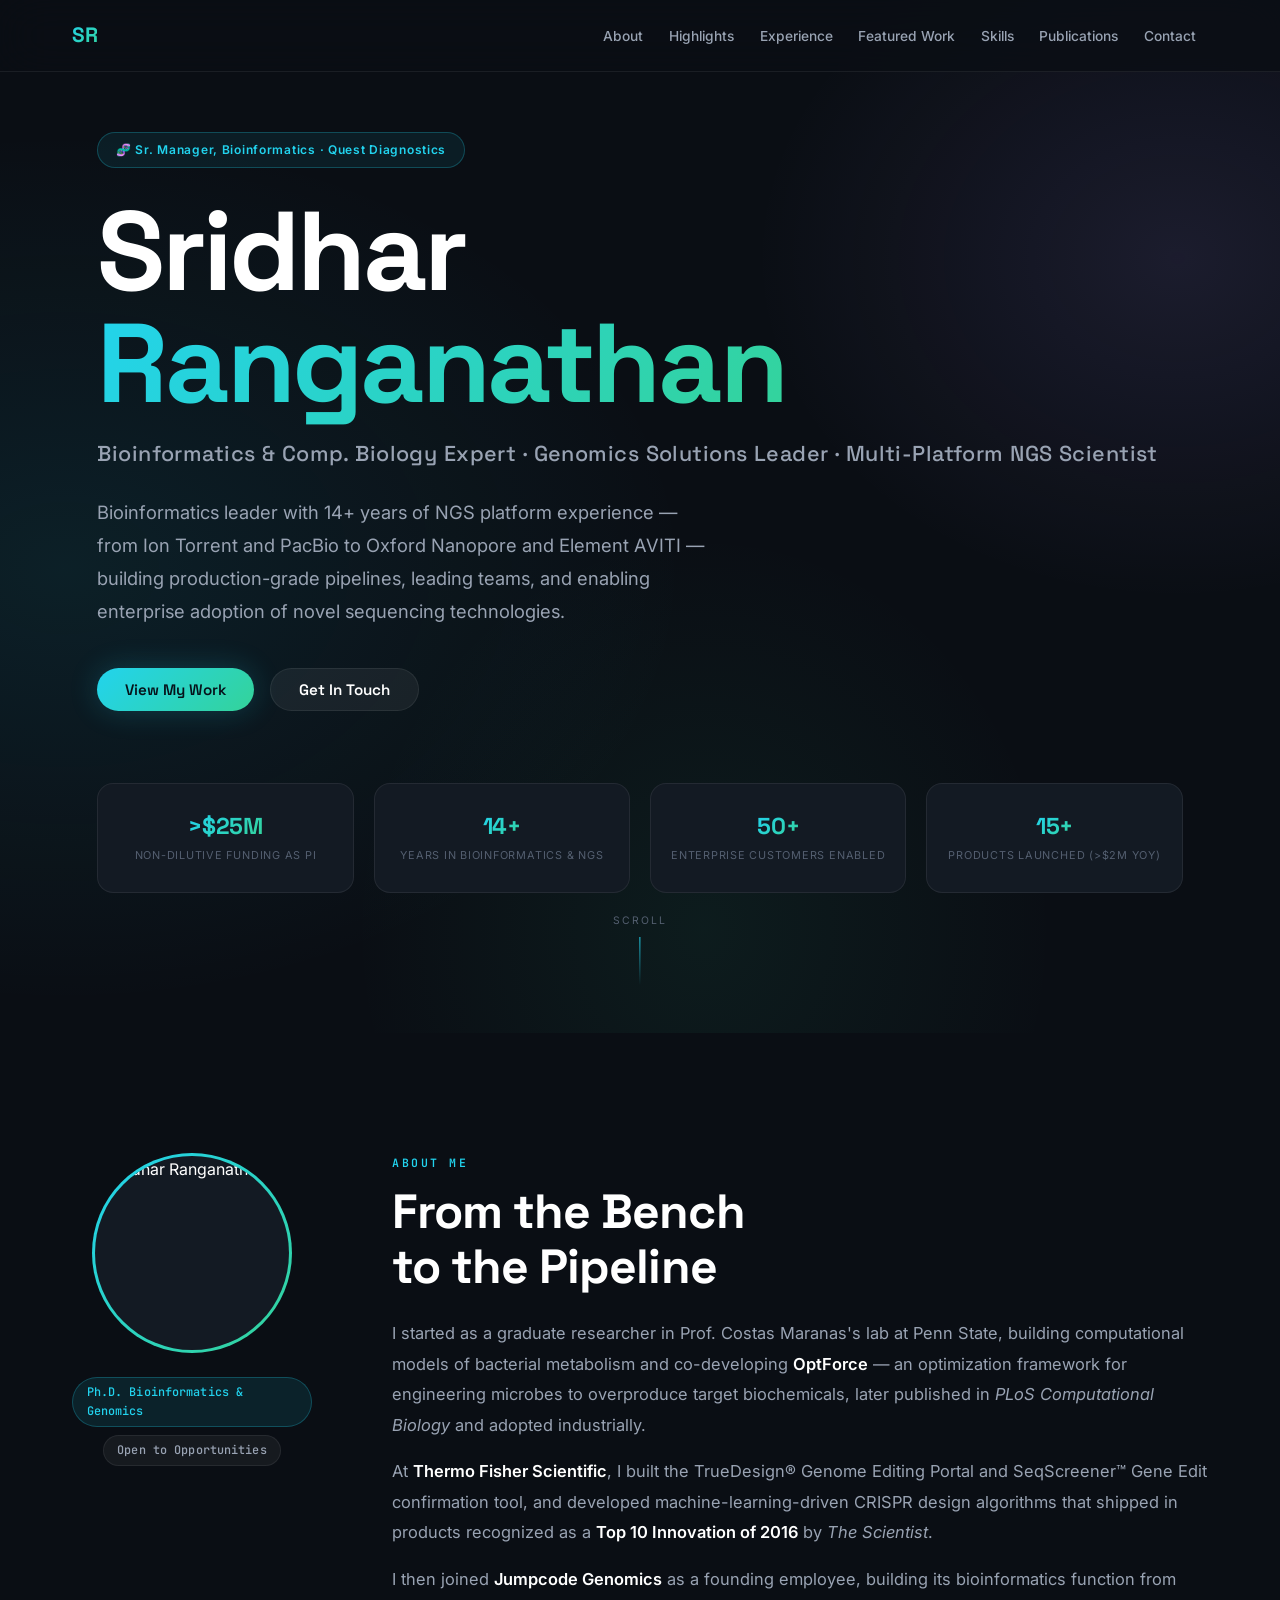
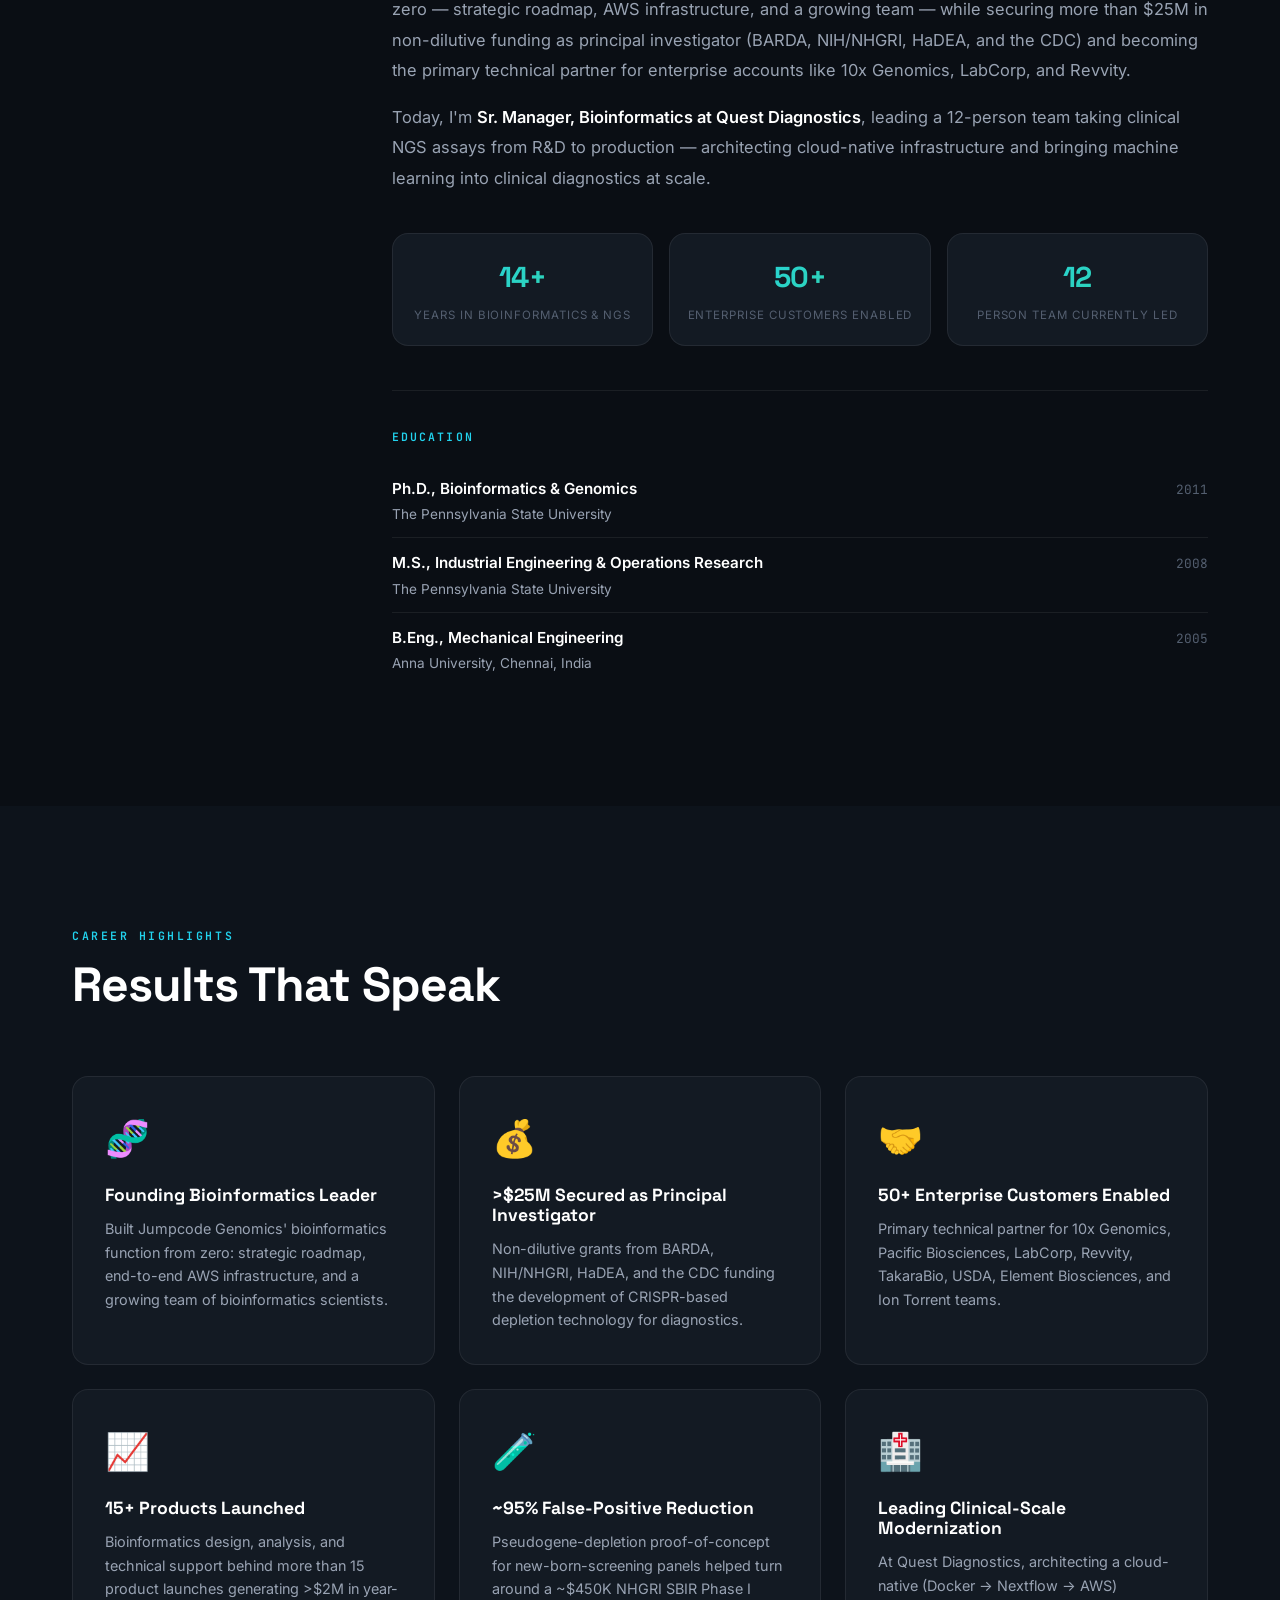
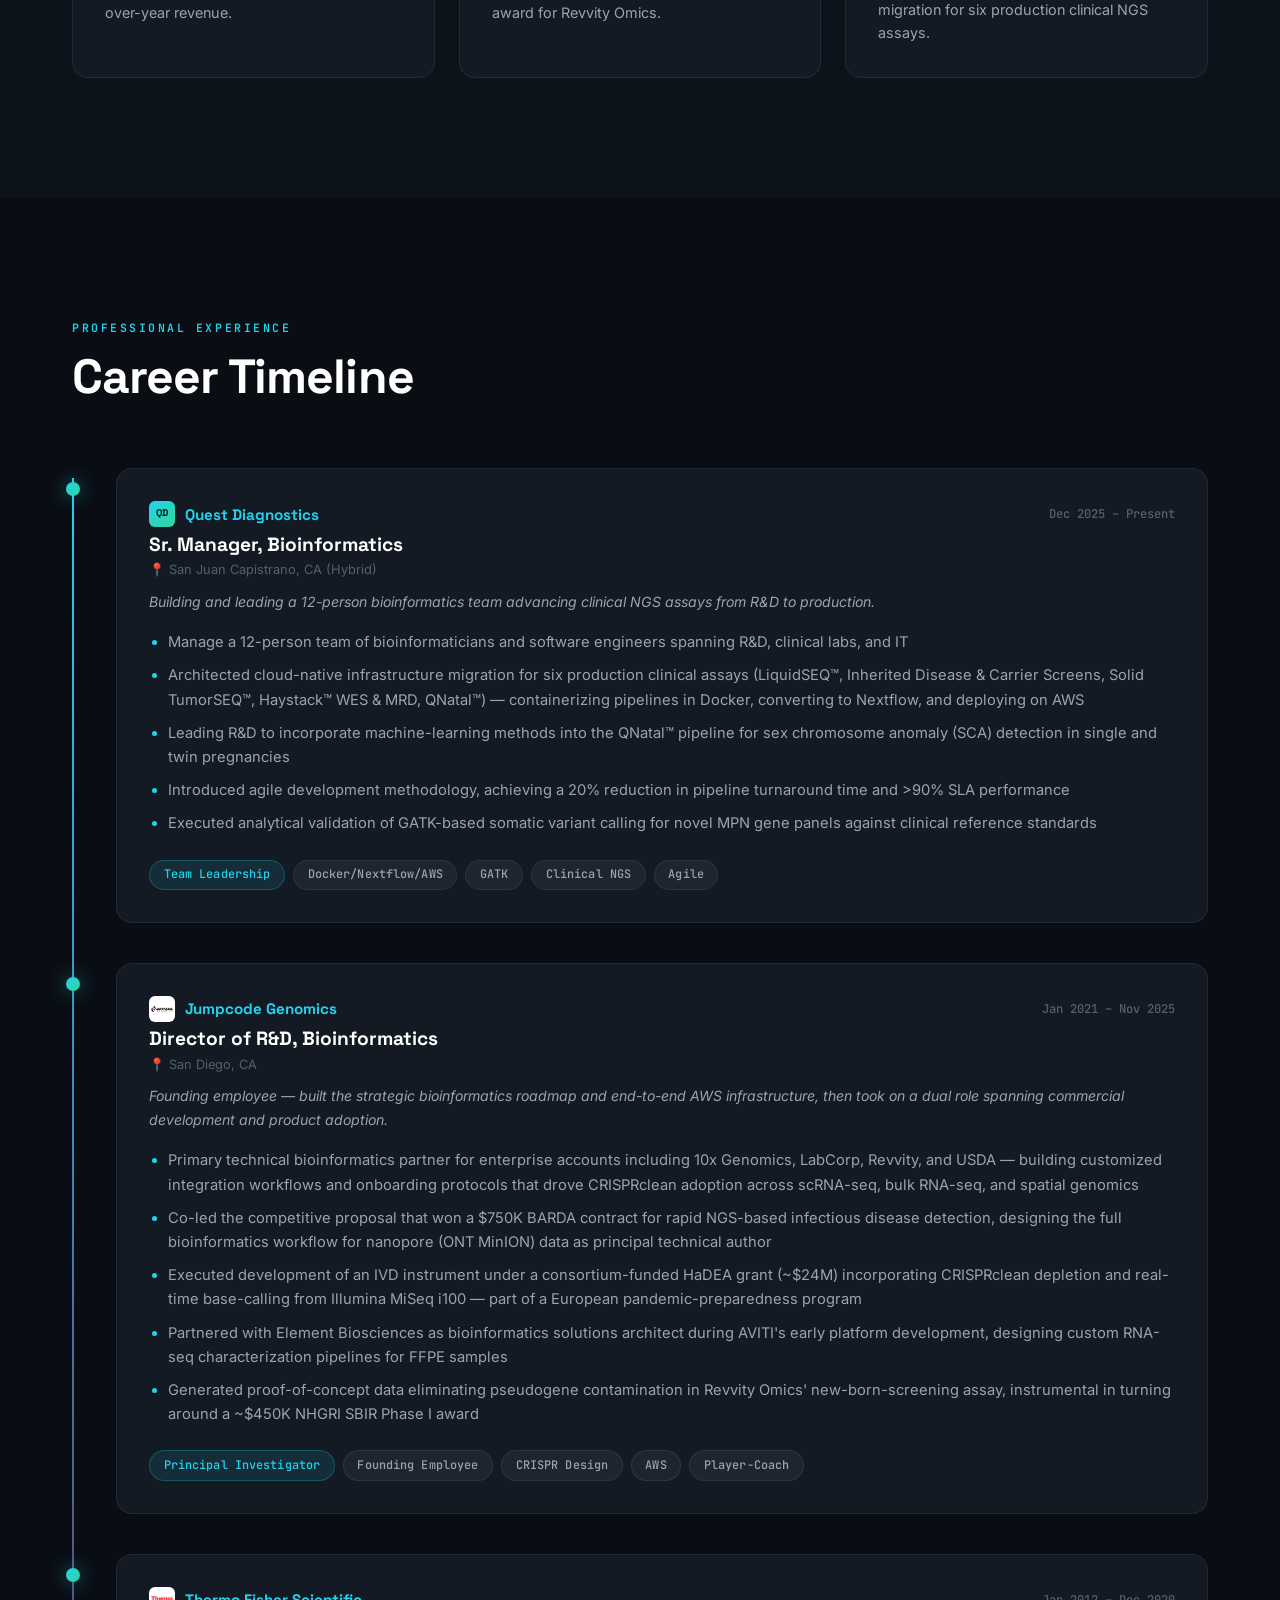
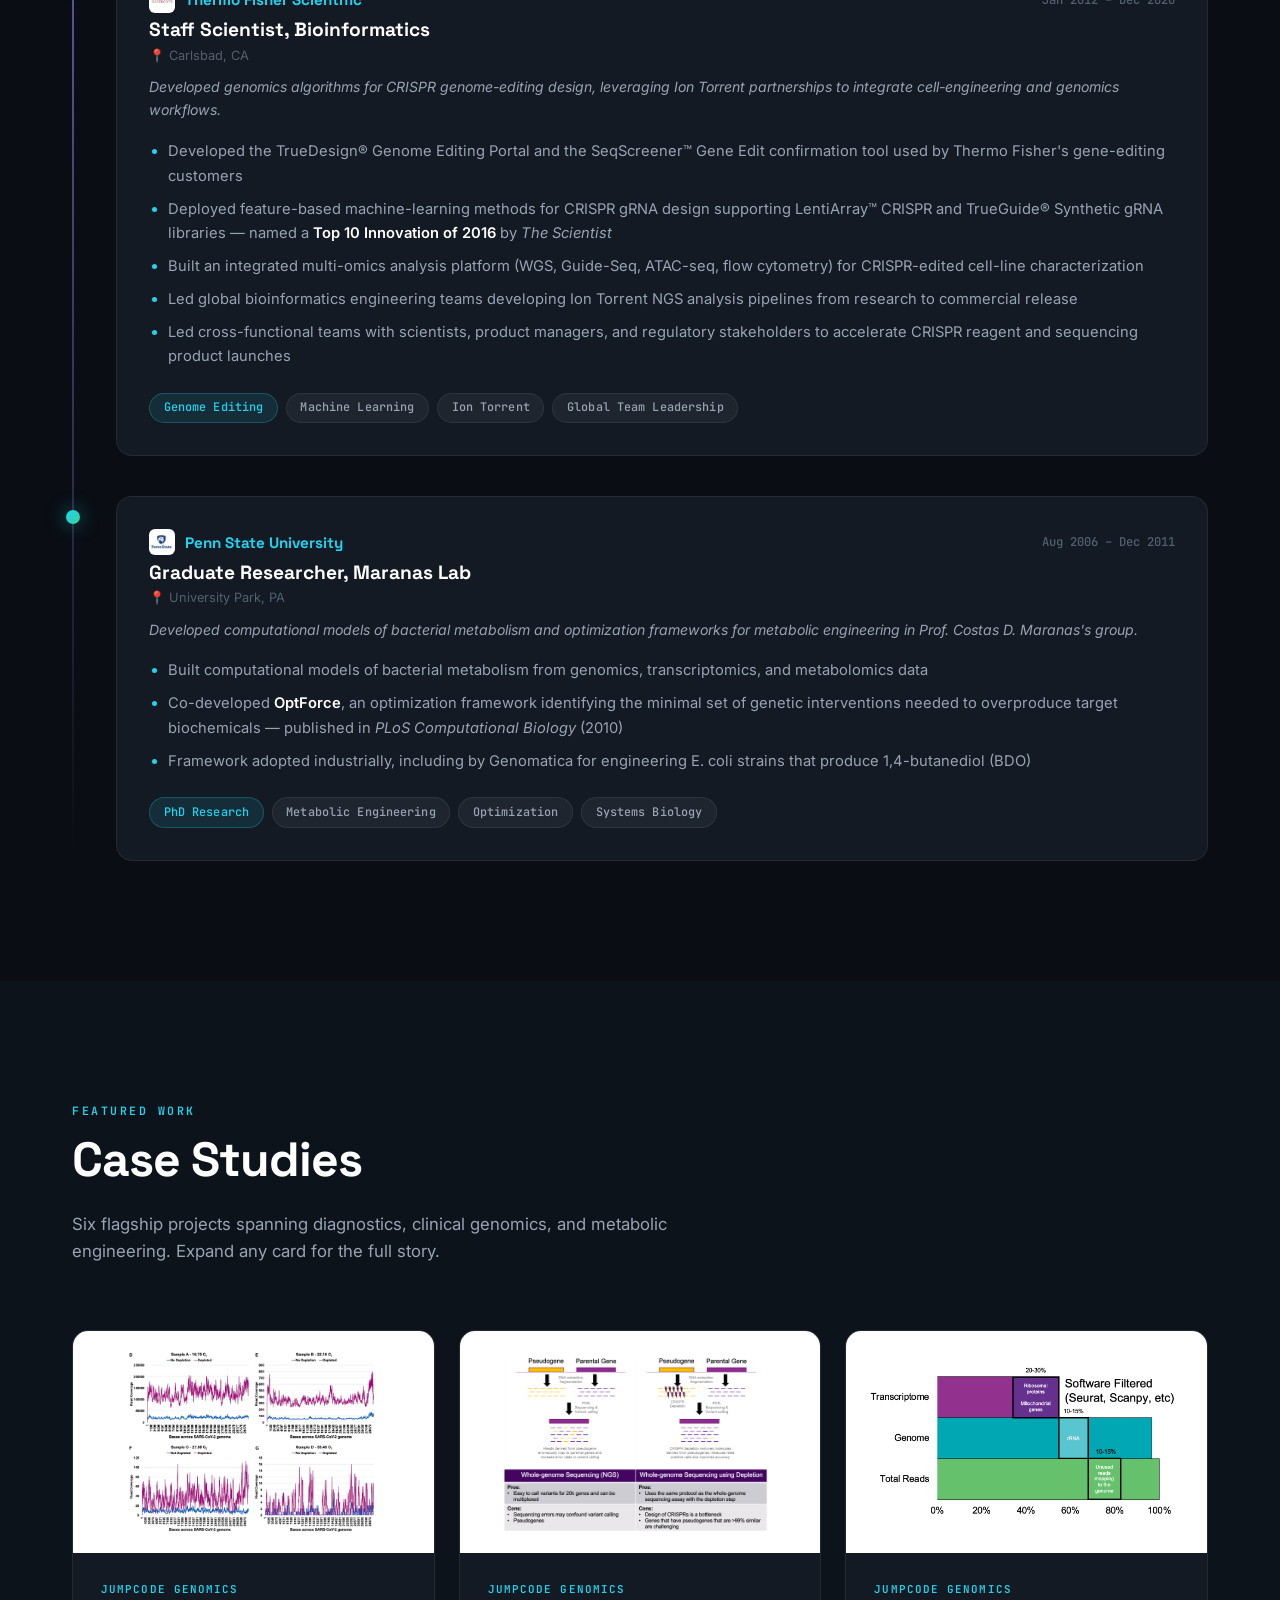
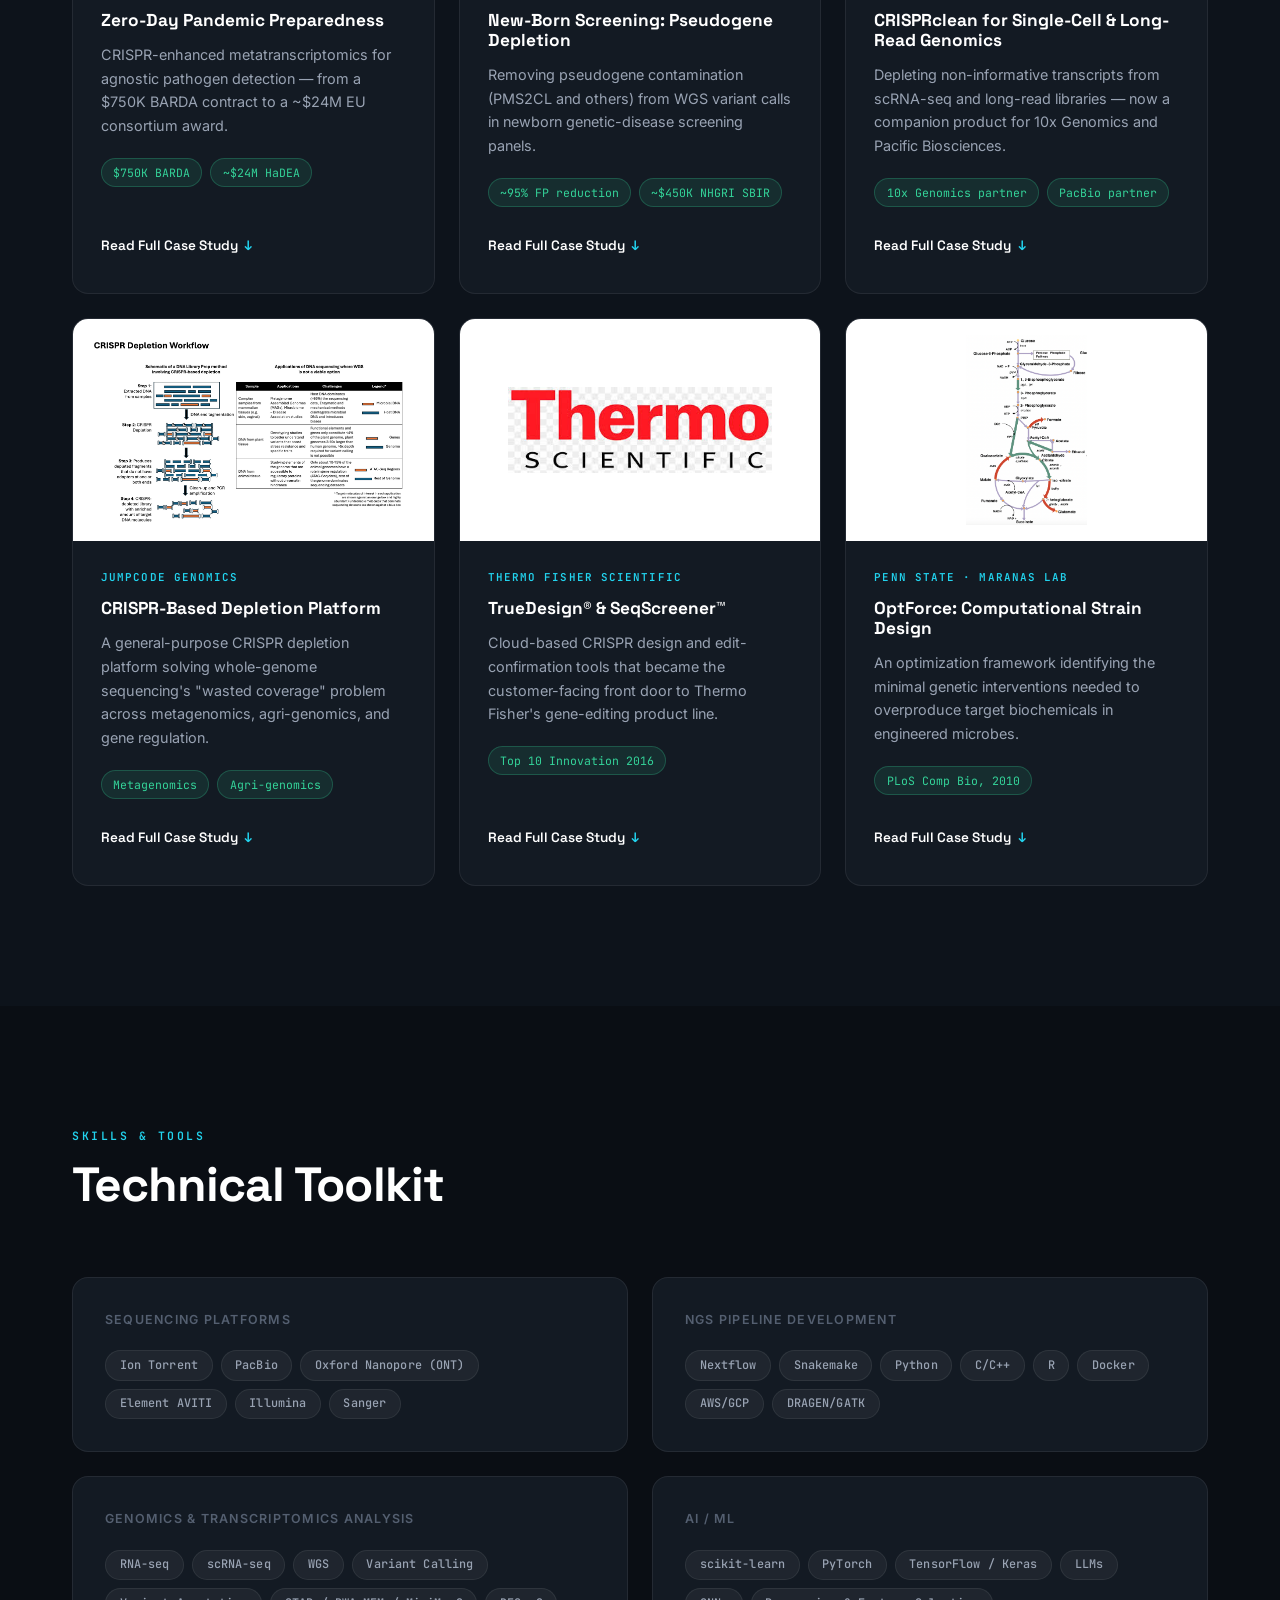
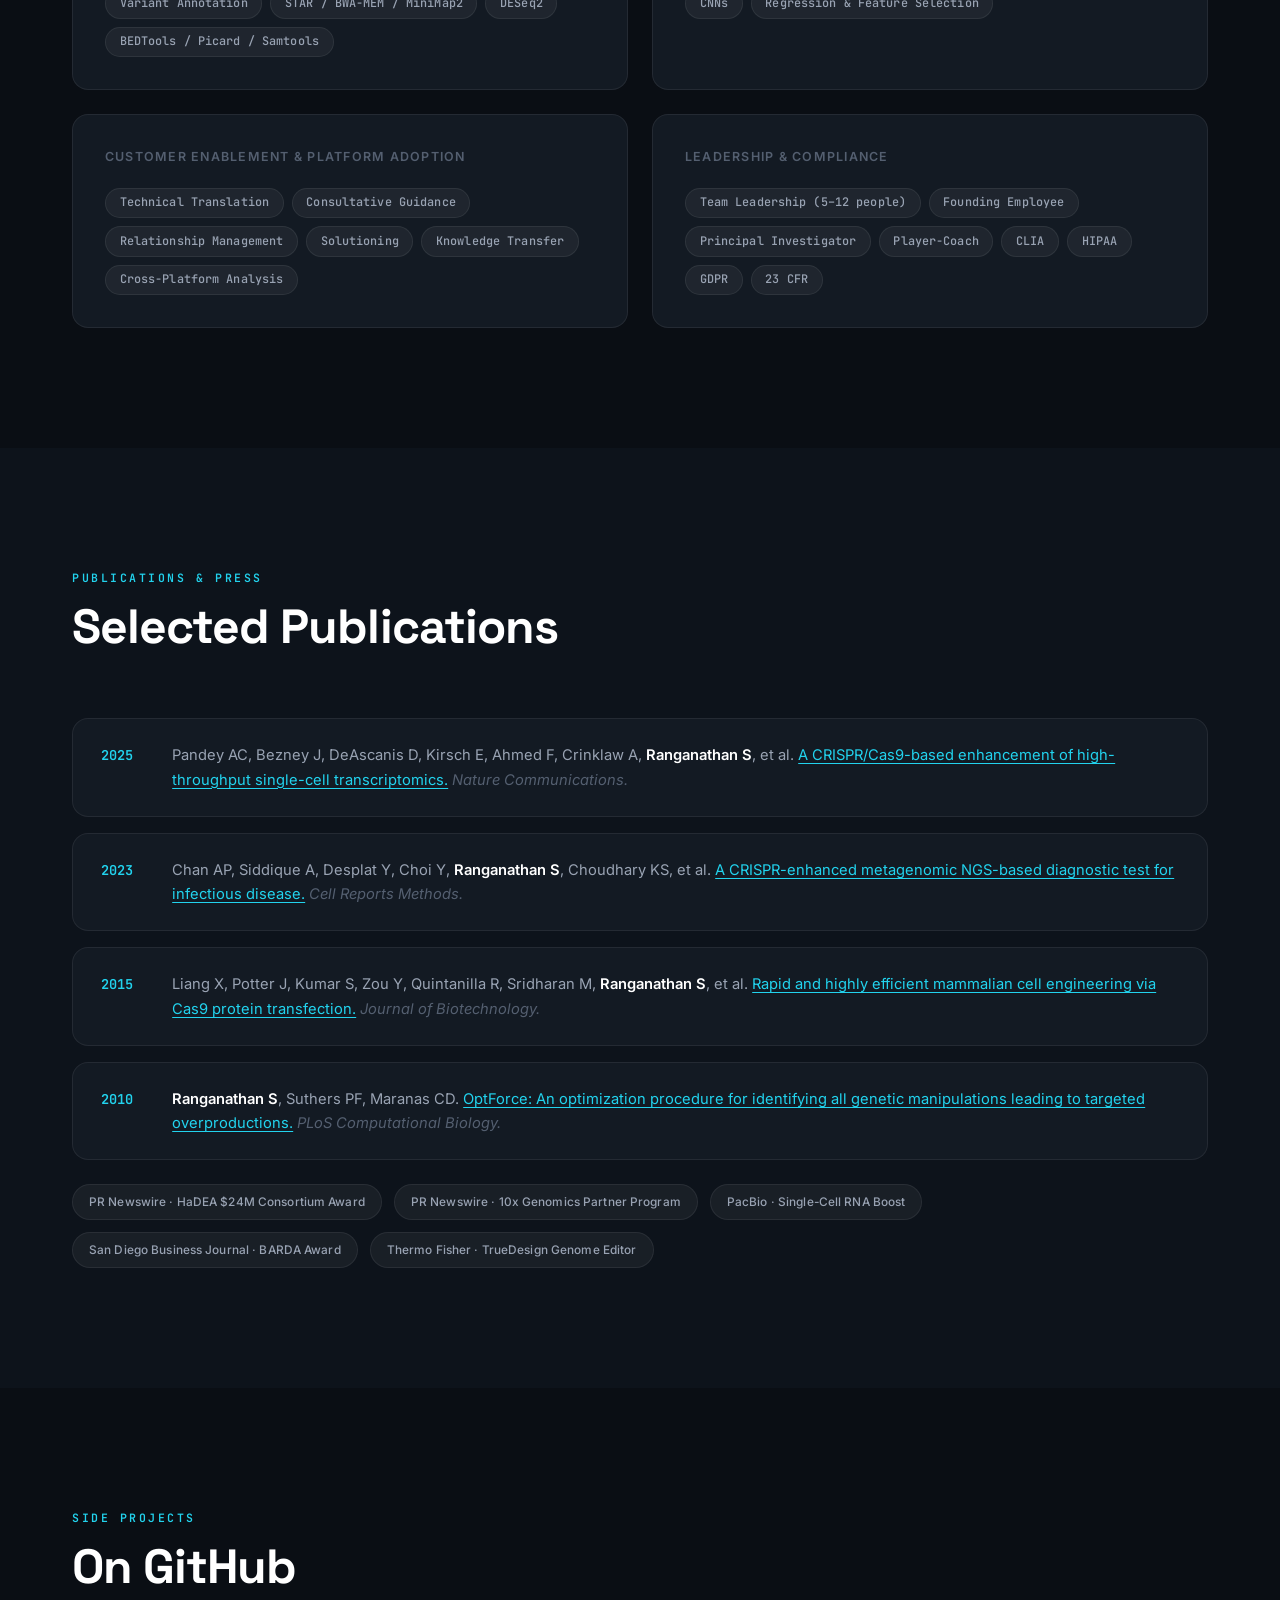
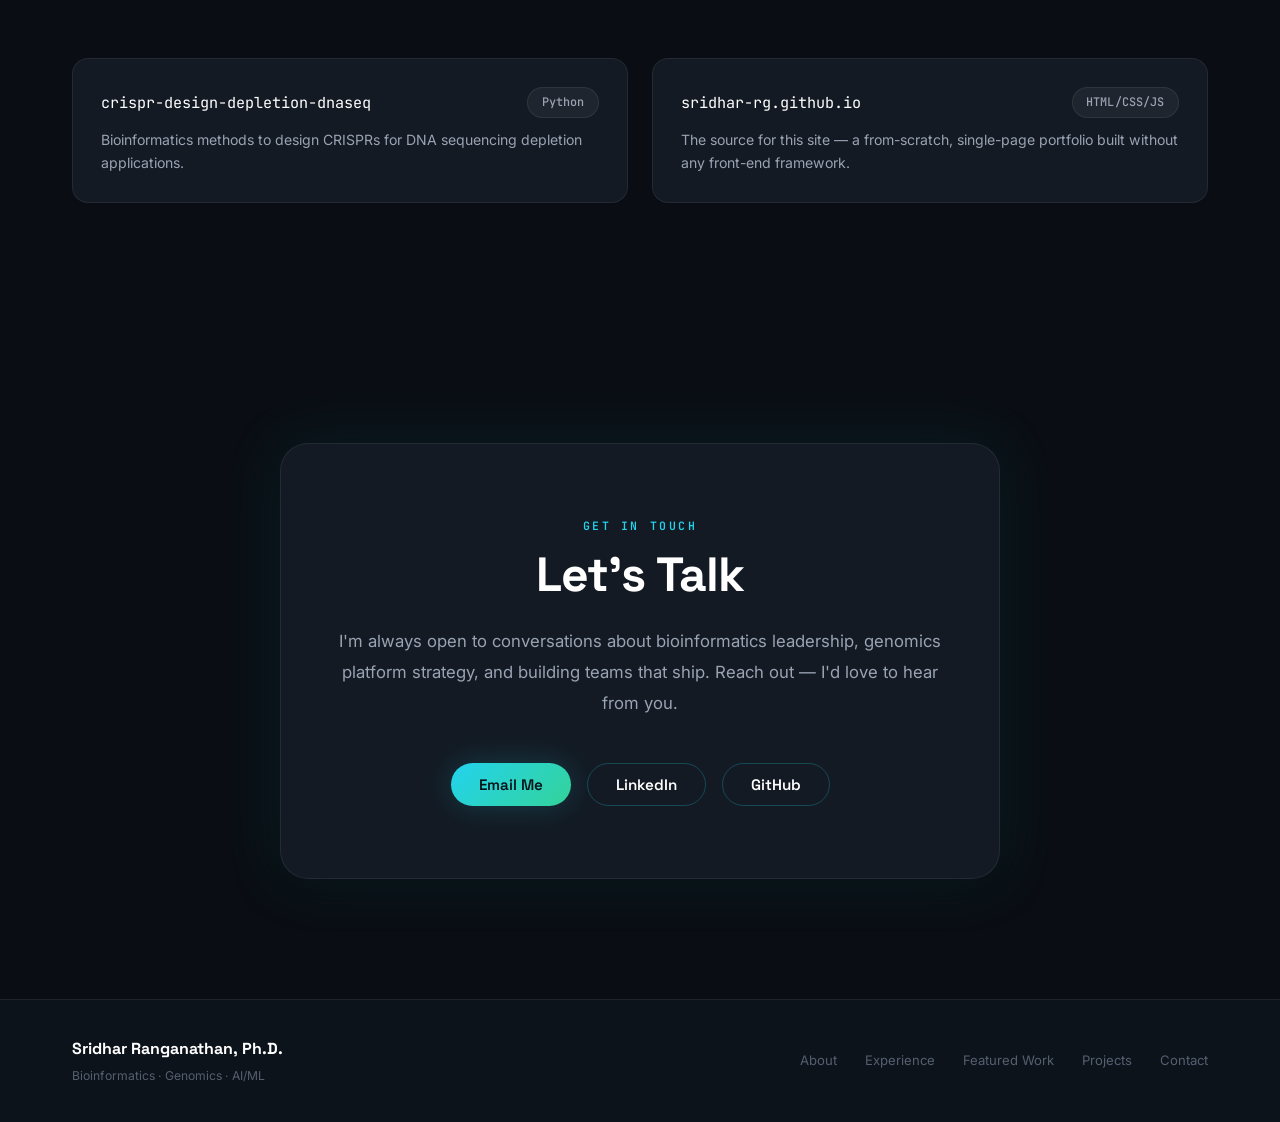
==== index.html @ 34a4a1ac "Revamp site as modern single-page portfolio Replace the tab-based layout with a single-page scroll d" ====
<!DOCTYPE html>
<html lang="en">
<head>
  <meta charset="UTF-8" />
  <meta name="viewport" content="width=device-width, initial-scale=1.0" />
  <meta name="description" content="Sridhar Ranganathan, Ph.D. — Bioinformatics & Genomics Leader. 14+ years across Ion Torrent, PacBio, Oxford Nanopore & Element AVITI. Sr. Manager, Bioinformatics at Quest Diagnostics." />
  <title>Sridhar Ranganathan | Bioinformatics & Genomics Leader</title>
  <link rel="preconnect" href="https://fonts.googleapis.com" />
  <link rel="preconnect" href="https://fonts.gstatic.com" crossorigin />
  <link href="https://fonts.googleapis.com/css2?family=Inter:wght@300;400;500;600;700&family=Space+Grotesk:wght@400;500;600;700;800&family=JetBrains+Mono:wght@400;500;600&display=swap" rel="stylesheet" />
  <link rel="stylesheet" href="styles.css">
</head>
<body>

  <!-- ═══════════════════════ NAVIGATION ═══════════════════════ -->
  <nav class="nav" id="nav">
    <div class="nav__inner">
      <a class="nav__logo" href="#hero">SR</a>
      <ul class="nav__links" id="navLinks">
        <li><a href="#about">About</a></li>
        <li><a href="#highlights">Highlights</a></li>
        <li><a href="#experience">Experience</a></li>
        <li><a href="#work">Featured Work</a></li>
        <li><a href="#skills">Skills</a></li>
        <li><a href="#publications">Publications</a></li>
        <li><a href="#contact">Contact</a></li>
      </ul>
      <button class="nav__toggle" id="navToggle" aria-label="Toggle menu">
        <span></span><span></span><span></span>
      </button>
    </div>
  </nav>

  <!-- ═══════════════════════ HERO ═══════════════════════ -->
  <section class="hero" id="hero">
    <div class="hero__bg"></div>
    <div class="hero__content container">
      <div class="hero__badge reveal">&#129516; Sr. Manager, Bioinformatics &middot; Quest Diagnostics</div>
      <h1 class="hero__name reveal">Sridhar<br/><span class="gradient-text">Ranganathan</span></h1>
      <p class="hero__title reveal">Bioinformatics & Comp. Biology Expert &middot; Genomics Solutions Leader &middot; Multi-Platform NGS Scientist</p>
      <p class="hero__tagline reveal">
        Bioinformatics leader with 14+ years of NGS platform experience &mdash; from Ion Torrent and PacBio to Oxford Nanopore and Element AVITI &mdash; building production-grade pipelines, leading teams, and enabling enterprise adoption of novel sequencing technologies.
      </p>
      <div class="hero__ctas reveal">
        <a href="#highlights" class="btn btn--primary">View My Work</a>
        <a href="#contact" class="btn btn--ghost">Get In Touch</a>
      </div>
      <div class="hero__metrics reveal">
        <div class="metric">
          <span class="metric__value">&gt;$25M</span>
          <span class="metric__label">Non-Dilutive Funding as PI</span>
        </div>
        <div class="metric">
          <span class="metric__value" data-target="14" data-suffix="+">0+</span>
          <span class="metric__label">Years in Bioinformatics &amp; NGS</span>
        </div>
        <div class="metric">
          <span class="metric__value" data-target="50" data-suffix="+">0+</span>
          <span class="metric__label">Enterprise Customers Enabled</span>
        </div>
        <div class="metric">
          <span class="metric__value" data-target="15" data-suffix="+">0+</span>
          <span class="metric__label">Products Launched (&gt;$2M YoY)</span>
        </div>
      </div>
    </div>
    <div class="hero__scroll-hint" aria-hidden="true">
      <span>Scroll</span>
      <div class="hero__scroll-line"></div>
    </div>
  </section>

  <!-- ═══════════════════════ ABOUT ═══════════════════════ -->
  <section class="section" id="about">
    <div class="container">
      <div class="about__grid">

        <div class="about__visual reveal">
          <div class="about__avatar">
            <img src="https://github.com/sridhar-rg.png" alt="Sridhar Ranganathan" />
          </div>
          <div class="about__tags">
            <span class="tag tag--accent">Ph.D. Bioinformatics &amp; Genomics</span>
            <span class="tag">Open to Opportunities</span>
          </div>
        </div>

        <div class="about__content reveal">
          <div class="section__label">About Me</div>
          <h2 class="section__title">From the Bench<br/>to the Pipeline</h2>
          <p>
            I started as a graduate researcher in Prof. Costas Maranas's lab at Penn State, building computational models of bacterial metabolism and co-developing <strong>OptForce</strong> &mdash; an optimization framework for engineering microbes to overproduce target biochemicals, later published in <em>PLoS Computational Biology</em> and adopted industrially.
          </p>
          <p>
            At <strong>Thermo Fisher Scientific</strong>, I built the TrueDesign&reg; Genome Editing Portal and SeqScreener&trade; Gene Edit confirmation tool, and developed machine-learning-driven CRISPR design algorithms that shipped in products recognized as a <strong>Top 10 Innovation of 2016</strong> by <em>The Scientist</em>.
          </p>
          <p>
            I then joined <strong>Jumpcode Genomics</strong> as a founding employee, building its bioinformatics function from zero &mdash; strategic roadmap, AWS infrastructure, and a growing team &mdash; while securing more than $25M in non-dilutive funding as principal investigator (BARDA, NIH/NHGRI, HaDEA, and the CDC) and becoming the primary technical partner for enterprise accounts like 10x Genomics, LabCorp, and Revvity.
          </p>
          <p>
            Today, I'm <strong>Sr. Manager, Bioinformatics at Quest Diagnostics</strong>, leading a 12-person team taking clinical NGS assays from R&amp;D to production &mdash; architecting cloud-native infrastructure and bringing machine learning into clinical diagnostics at scale.
          </p>
          <div class="about__highlights">
            <div class="about__highlight">
              <strong>14+</strong>
              <span>Years in Bioinformatics &amp; NGS</span>
            </div>
            <div class="about__highlight">
              <strong>50+</strong>
              <span>Enterprise Customers Enabled</span>
            </div>
            <div class="about__highlight">
              <strong>12</strong>
              <span>Person Team Currently Led</span>
            </div>
          </div>

          <div class="education">
            <div class="education__title">Education</div>
            <div class="education__item">
              <div>
                <span class="education__degree">Ph.D., Bioinformatics &amp; Genomics</span>
                <span class="education__school">The Pennsylvania State University</span>
              </div>
              <span class="education__year">2011</span>
            </div>
            <div class="education__item">
              <div>
                <span class="education__degree">M.S., Industrial Engineering &amp; Operations Research</span>
                <span class="education__school">The Pennsylvania State University</span>
              </div>
              <span class="education__year">2008</span>
            </div>
            <div class="education__item">
              <div>
                <span class="education__degree">B.Eng., Mechanical Engineering</span>
                <span class="education__school">Anna University, Chennai, India</span>
              </div>
              <span class="education__year">2005</span>
            </div>
          </div>
        </div>

      </div>
    </div>
  </section>

  <!-- ═══════════════════════ IMPACT HIGHLIGHTS ═══════════════════════ -->
  <section class="section section--dark" id="highlights">
    <div class="container">
      <div class="section__header reveal">
        <div class="section__label">Career Highlights</div>
        <h2 class="section__title">Results That Speak</h2>
      </div>
      <div class="highlights__grid">

        <div class="highlight-card reveal">
          <div class="highlight-card__icon">&#129516;</div>
          <h3>Founding Bioinformatics Leader</h3>
          <p>Built Jumpcode Genomics' bioinformatics function from zero: strategic roadmap, end-to-end AWS infrastructure, and a growing team of bioinformatics scientists.</p>
        </div>

        <div class="highlight-card reveal">
          <div class="highlight-card__icon">&#128176;</div>
          <h3>&gt;$25M Secured as Principal Investigator</h3>
          <p>Non-dilutive grants from BARDA, NIH/NHGRI, HaDEA, and the CDC funding the development of CRISPR-based depletion technology for diagnostics.</p>
        </div>

        <div class="highlight-card reveal">
          <div class="highlight-card__icon">&#129309;</div>
          <h3>50+ Enterprise Customers Enabled</h3>
          <p>Primary technical partner for 10x Genomics, Pacific Biosciences, LabCorp, Revvity, TakaraBio, USDA, Element Biosciences, and Ion Torrent teams.</p>
        </div>

        <div class="highlight-card reveal">
          <div class="highlight-card__icon">&#128200;</div>
          <h3>15+ Products Launched</h3>
          <p>Bioinformatics design, analysis, and technical support behind more than 15 product launches generating &gt;$2M in year-over-year revenue.</p>
        </div>

        <div class="highlight-card reveal">
          <div class="highlight-card__icon">&#129514;</div>
          <h3>~95% False-Positive Reduction</h3>
          <p>Pseudogene-depletion proof-of-concept for new-born-screening panels helped turn around a ~$450K NHGRI SBIR Phase I award for Revvity Omics.</p>
        </div>

        <div class="highlight-card reveal">
          <div class="highlight-card__icon">&#127973;</div>
          <h3>Leading Clinical-Scale Modernization</h3>
          <p>At Quest Diagnostics, architecting a cloud-native (Docker &rarr; Nextflow &rarr; AWS) migration for six production clinical NGS assays.</p>
        </div>

      </div>
    </div>
  </section>

  <!-- ═══════════════════════ EXPERIENCE ═══════════════════════ -->
  <section class="section" id="experience">
    <div class="container">
      <div class="section__header reveal">
        <div class="section__label">Professional Experience</div>
        <h2 class="section__title">Career Timeline</h2>
      </div>

      <div class="timeline">

        <!-- QUEST DIAGNOSTICS -->
        <div class="timeline__item reveal">
          <div class="timeline__marker"></div>
          <div class="timeline__card">
            <div class="timeline__meta">
              <div class="timeline__company-row">
                <span class="timeline__logo-placeholder">QD</span>
                <span class="timeline__company">Quest Diagnostics</span>
              </div>
              <span class="timeline__period">Dec 2025 &ndash; Present</span>
            </div>
            <h3 class="timeline__role">Sr. Manager, Bioinformatics</h3>
            <p class="timeline__location">&#128205; San Juan Capistrano, CA (Hybrid)</p>
            <p class="timeline__summary">Building and leading a 12-person bioinformatics team advancing clinical NGS assays from R&amp;D to production.</p>
            <ul class="timeline__bullets">
              <li>Manage a 12-person team of bioinformaticians and software engineers spanning R&amp;D, clinical labs, and IT</li>
              <li>Architected cloud-native infrastructure migration for six production clinical assays (LiquidSEQ&trade;, Inherited Disease &amp; Carrier Screens, Solid TumorSEQ&trade;, Haystack&trade; WES &amp; MRD, QNatal&trade;) &mdash; containerizing pipelines in Docker, converting to Nextflow, and deploying on AWS</li>
              <li>Leading R&amp;D to incorporate machine-learning methods into the QNatal&trade; pipeline for sex chromosome anomaly (SCA) detection in single and twin pregnancies</li>
              <li>Introduced agile development methodology, achieving a 20% reduction in pipeline turnaround time and &gt;90% SLA performance</li>
              <li>Executed analytical validation of GATK-based somatic variant calling for novel MPN gene panels against clinical reference standards</li>
            </ul>
            <div class="timeline__tags">
              <span class="tag tag--accent">Team Leadership</span>
              <span class="tag">Docker/Nextflow/AWS</span>
              <span class="tag">GATK</span>
              <span class="tag">Clinical NGS</span>
              <span class="tag">Agile</span>
            </div>
          </div>
        </div>

        <!-- JUMPCODE GENOMICS -->
        <div class="timeline__item reveal">
          <div class="timeline__marker"></div>
          <div class="timeline__card">
            <div class="timeline__meta">
              <div class="timeline__company-row">
                <img class="timeline__logo" src="assets/logos/jumpcode.png" alt="Jumpcode Genomics" />
                <span class="timeline__company">Jumpcode Genomics</span>
              </div>
              <span class="timeline__period">Jan 2021 &ndash; Nov 2025</span>
            </div>
            <h3 class="timeline__role">Director of R&amp;D, Bioinformatics</h3>
            <p class="timeline__location">&#128205; San Diego, CA</p>
            <p class="timeline__summary">Founding employee &mdash; built the strategic bioinformatics roadmap and end-to-end AWS infrastructure, then took on a dual role spanning commercial development and product adoption.</p>
            <ul class="timeline__bullets">
              <li>Primary technical bioinformatics partner for enterprise accounts including 10x Genomics, LabCorp, Revvity, and USDA &mdash; building customized integration workflows and onboarding protocols that drove CRISPRclean adoption across scRNA-seq, bulk RNA-seq, and spatial genomics</li>
              <li>Co-led the competitive proposal that won a $750K BARDA contract for rapid NGS-based infectious disease detection, designing the full bioinformatics workflow for nanopore (ONT MinION) data as principal technical author</li>
              <li>Executed development of an IVD instrument under a consortium-funded HaDEA grant (~$24M) incorporating CRISPRclean depletion and real-time base-calling from Illumina MiSeq i100 &mdash; part of a European pandemic-preparedness program</li>
              <li>Partnered with Element Biosciences as bioinformatics solutions architect during AVITI's early platform development, designing custom RNA-seq characterization pipelines for FFPE samples</li>
              <li>Generated proof-of-concept data eliminating pseudogene contamination in Revvity Omics' new-born-screening assay, instrumental in turning around a ~$450K NHGRI SBIR Phase I award</li>
            </ul>
            <div class="timeline__tags">
              <span class="tag tag--accent">Principal Investigator</span>
              <span class="tag">Founding Employee</span>
              <span class="tag">CRISPR Design</span>
              <span class="tag">AWS</span>
              <span class="tag">Player-Coach</span>
            </div>
          </div>
        </div>

        <!-- THERMO FISHER -->
        <div class="timeline__item reveal">
          <div class="timeline__marker"></div>
          <div class="timeline__card">
            <div class="timeline__meta">
              <div class="timeline__company-row">
                <img class="timeline__logo" src="assets/logos/thermofisher.png" alt="Thermo Fisher Scientific" />
                <span class="timeline__company">Thermo Fisher Scientific</span>
              </div>
              <span class="timeline__period">Jan 2012 &ndash; Dec 2020</span>
            </div>
            <h3 class="timeline__role">Staff Scientist, Bioinformatics</h3>
            <p class="timeline__location">&#128205; Carlsbad, CA</p>
            <p class="timeline__summary">Developed genomics algorithms for CRISPR genome-editing design, leveraging Ion Torrent partnerships to integrate cell-engineering and genomics workflows.</p>
            <ul class="timeline__bullets">
              <li>Developed the TrueDesign&reg; Genome Editing Portal and the SeqScreener&trade; Gene Edit confirmation tool used by Thermo Fisher's gene-editing customers</li>
              <li>Deployed feature-based machine-learning methods for CRISPR gRNA design supporting LentiArray&trade; CRISPR and TrueGuide&reg; Synthetic gRNA libraries &mdash; named a <strong>Top 10 Innovation of 2016</strong> by <em>The Scientist</em></li>
              <li>Built an integrated multi-omics analysis platform (WGS, Guide-Seq, ATAC-seq, flow cytometry) for CRISPR-edited cell-line characterization</li>
              <li>Led global bioinformatics engineering teams developing Ion Torrent NGS analysis pipelines from research to commercial release</li>
              <li>Led cross-functional teams with scientists, product managers, and regulatory stakeholders to accelerate CRISPR reagent and sequencing product launches</li>
            </ul>
            <div class="timeline__tags">
              <span class="tag tag--accent">Genome Editing</span>
              <span class="tag">Machine Learning</span>
              <span class="tag">Ion Torrent</span>
              <span class="tag">Global Team Leadership</span>
            </div>
          </div>
        </div>

        <!-- PENN STATE -->
        <div class="timeline__item reveal">
          <div class="timeline__marker"></div>
          <div class="timeline__card">
            <div class="timeline__meta">
              <div class="timeline__company-row">
                <img class="timeline__logo" src="assets/logos/pennstate.png" alt="Penn State University" />
                <span class="timeline__company">Penn State University</span>
              </div>
              <span class="timeline__period">Aug 2006 &ndash; Dec 2011</span>
            </div>
            <h3 class="timeline__role">Graduate Researcher, Maranas Lab</h3>
            <p class="timeline__location">&#128205; University Park, PA</p>
            <p class="timeline__summary">Developed computational models of bacterial metabolism and optimization frameworks for metabolic engineering in Prof. Costas D. Maranas's group.</p>
            <ul class="timeline__bullets">
              <li>Built computational models of bacterial metabolism from genomics, transcriptomics, and metabolomics data</li>
              <li>Co-developed <strong>OptForce</strong>, an optimization framework identifying the minimal set of genetic interventions needed to overproduce target biochemicals &mdash; published in <em>PLoS Computational Biology</em> (2010)</li>
              <li>Framework adopted industrially, including by Genomatica for engineering E. coli strains that produce 1,4-butanediol (BDO)</li>
            </ul>
            <div class="timeline__tags">
              <span class="tag tag--accent">PhD Research</span>
              <span class="tag">Metabolic Engineering</span>
              <span class="tag">Optimization</span>
              <span class="tag">Systems Biology</span>
            </div>
          </div>
        </div>

      </div>
    </div>
  </section>

  <!-- ═══════════════════════ FEATURED WORK ═══════════════════════ -->
  <section class="section section--dark" id="work">
    <div class="container">
      <div class="section__header reveal">
        <div class="section__label">Featured Work</div>
        <h2 class="section__title">Case Studies</h2>
        <p class="section__subtitle">Six flagship projects spanning diagnostics, clinical genomics, and metabolic engineering. Expand any card for the full story.</p>
      </div>

      <div class="work__grid">

        <div class="project-card reveal">
          <div class="project-card__img-wrap">
            <img src="assets/images/sars-cov-2.png" alt="SARS-CoV-2 sequencing depth comparison" />
          </div>
          <div class="project-card__body">
            <div class="project-card__tag">Jumpcode Genomics</div>
            <h3 class="project-card__title">Zero-Day Pandemic Preparedness</h3>
            <p class="project-card__hook">CRISPR-enhanced metatranscriptomics for agnostic pathogen detection &mdash; from a $750K BARDA contract to a ~$24M EU consortium award.</p>
            <div class="project-card__stats">
              <span class="project-card__stat">$750K BARDA</span>
              <span class="project-card__stat">~$24M HaDEA</span>
            </div>
            <details class="project-card__details">
              <summary>Read Full Case Study</summary>
              <div class="project-card__full">
                <p>Co-led the competitive proposal that won a $750K BARDA contract to develop an automated workflow leveraging CRISPR depletion technology to detect infectious agents via metatranscriptomic sequencing. I designed the full bioinformatics workflow for nanopore (ONT MinION) data as principal technical author. In 2023, our team published a proof-of-concept demonstrating that CRISPR-RNPs designed to remove abundant human-derived RNA (rRNA, housekeeping genes) increased sensitivity and specificity for detecting SARS-CoV-2 in nasal samples (<em>Cell Reports Methods</em>, 2023).</p>
                <p>We went on to assemble pipelines producing ~1.2 million CRISPR-gRNAs synthesized and used in a one-pot depletion reaction &mdash; to my knowledge, the first endeavor to successfully synthesize and use more than a million Cas9-RNPs in any biotechnological context.</p>
                <p>In late 2024, the HaDEA organization (EU) recognized the importance of this technology, funding a consortium-funded program (~$24M) to develop a fully automated, cloud-connected IVD instrument performing RNA extraction, library preparation, depletion, and real-time base-calling from an Illumina MiSeq i100 &mdash; Phase 1 of a European pandemic-preparedness program. We also received CDC funding to initiate clinical approval in the US.</p>
              </div>
            </details>
          </div>
        </div>

        <div class="project-card reveal">
          <div class="project-card__img-wrap">
            <img src="assets/images/pseudogene.png" alt="Pseudogene contamination diagram" />
          </div>
          <div class="project-card__body">
            <div class="project-card__tag">Jumpcode Genomics</div>
            <h3 class="project-card__title">New-Born Screening: Pseudogene Depletion</h3>
            <p class="project-card__hook">Removing pseudogene contamination (PMS2CL and others) from WGS variant calls in newborn genetic-disease screening panels.</p>
            <div class="project-card__stats">
              <span class="project-card__stat">~95% FP reduction</span>
              <span class="project-card__stat">~$450K NHGRI SBIR</span>
            </div>
            <details class="project-card__details">
              <summary>Read Full Case Study</summary>
              <div class="project-card__full">
                <p>Pseudogenes are highly similar replicas of functional genes; molecules originating from them frequently contaminate sequencing datasets by diluting or exaggerating variant calls. A classic example: diagnosing Lynch syndrome is complicated by PMS2CL, a pseudogene so homologous to PMS2 exons 12&ndash;15 that reads routinely misalign, producing unreliable variant calls in a clinically critical region.</p>
                <p>Partnering with Revvity Omics (formerly PerkinElmer), we developed a CRISPR-based depletion technology to precisely remove pseudogene-derived molecules during DNA sequencing library prep. The bioinformatics challenge was two-pronged: designing CRISPR-gRNAs with high specificity against near-identical pseudogene/parent-gene pairs (using CRISflash across multiple Cas flavors &mdash; Cpf1, Cas12a, Cas13, SpCas9, combined for WGS assays), and then validating the approach with clinically used variant-calling pipelines.</p>
                <p>Targeting the pseudogenes of ABCD1, GBA1, and CYP21A2, we demonstrated ~95% elimination of false-positive variant calls. This proof-of-concept data was instrumental in the successful turnaround of a ~$450K NHGRI SBIR Phase I award, and we're extending the approach toward breast- and colon-cancer screening panels covering &gt;4,000 pseudogenes.</p>
              </div>
            </details>
          </div>
        </div>

        <div class="project-card reveal">
          <div class="project-card__img-wrap">
            <img src="assets/images/scrna-seq-1.png" alt="Single-cell RNA sequencing depletion diagram" />
          </div>
          <div class="project-card__body">
            <div class="project-card__tag">Jumpcode Genomics</div>
            <h3 class="project-card__title">CRISPRclean for Single-Cell &amp; Long-Read Genomics</h3>
            <p class="project-card__hook">Depleting non-informative transcripts from scRNA-seq and long-read libraries &mdash; now a companion product for 10x Genomics and Pacific Biosciences.</p>
            <div class="project-card__stats">
              <span class="project-card__stat">10x Genomics partner</span>
              <span class="project-card__stat">PacBio partner</span>
            </div>
            <details class="project-card__details">
              <summary>Read Full Case Study</summary>
              <div class="project-card__full">
                <p>Single-cell RNA-seq requires sequencing thousands of cells at high depth, yet the technology relies on reads mapping to only a few hundred genes &mdash; the rest, mostly ribosomal RNA and housekeeping genes, get sequenced and discarded. My team assembled public scRNA-seq datasets across tissue types, identified which genes are unused by cell-type classification tools (Seurat, Cell Ranger), and designed CRISPR-gRNAs to selectively deplete those transcripts while leaving the informative transcriptome untouched &mdash; accounting for platform-specific quirks like 10x Genomics' 3&prime;-end capture versus other technologies' 5&prime;-end or whole-transcript capture.</p>
                <p>The resulting DepleteX Single Cell RNA Boost kit was recognized by both 10x Genomics and Pacific Biosciences as a companion product. For PacBio specifically, I incorporated their bioinformatics pipelines to functionally evaluate CRISPR-based nucleic-acid depletion in SMRT-seq library prep for their MAS-Seq and MAS-Iso-Seq workflows, and jointly provided direct customer support for shared PacBio/Jumpcode customers.</p>
                <p>The same underlying depletion platform also powers ribodepletion products compatible with Revvity, NEBNext, Illumina, Takara, Watchmaker, and Qiagen library-prep workflows &mdash; to date, the highest revenue-generating product line at Jumpcode.</p>
              </div>
            </details>
          </div>
        </div>

        <div class="project-card reveal">
          <div class="project-card__img-wrap">
            <img src="assets/images/crispr-depletion.png" alt="CRISPR depletion platform diagram" />
          </div>
          <div class="project-card__body">
            <div class="project-card__tag">Jumpcode Genomics</div>
            <h3 class="project-card__title">CRISPR-Based Depletion Platform</h3>
            <p class="project-card__hook">A general-purpose CRISPR depletion platform solving whole-genome sequencing's "wasted coverage" problem across metagenomics, agri-genomics, and gene regulation.</p>
            <div class="project-card__stats">
              <span class="project-card__stat">Metagenomics</span>
              <span class="project-card__stat">Agri-genomics</span>
            </div>
            <details class="project-card__details">
              <summary>Read Full Case Study</summary>
              <div class="project-card__full">
                <p>Whole-genome sequencing produces uniform coverage across the genome &mdash; wasteful when only a fraction is relevant to the research question, and a real limitation for polyploid or large genomes where coverage per base is diluted. Several fields hit this wall directly: metagenomics studies where host DNA dominates and dilutes microbial signal; agri-genomics genotyping of polyploid plant genomes where &lt;5% of the genome is functional and repetitive elements (45&ndash;70%) crowd out variant discovery; and gene-regulation studies where only 10&ndash;20% of the genome is regulatory and cell-type/environmental variability makes probe-based capture impractical.</p>
                <p>The CRISPR-based depletion platform I helped build addresses this generally &mdash; selectively removing uninformative or overabundant molecules from a library so that sequencing budget concentrates on the regions that matter, without the cost and design lead-time of a custom capture panel.</p>
              </div>
            </details>
          </div>
        </div>

        <div class="project-card reveal">
          <div class="project-card__img-wrap">
            <img src="assets/logos/thermofisher.png" alt="Thermo Fisher Scientific logo" style="height:190px; object-fit:contain; padding: 2rem;" />
          </div>
          <div class="project-card__body">
            <div class="project-card__tag">Thermo Fisher Scientific</div>
            <h3 class="project-card__title">TrueDesign&reg; &amp; SeqScreener&trade;</h3>
            <p class="project-card__hook">Cloud-based CRISPR design and edit-confirmation tools that became the customer-facing front door to Thermo Fisher's gene-editing product line.</p>
            <div class="project-card__stats">
              <span class="project-card__stat">Top 10 Innovation 2016</span>
            </div>
            <details class="project-card__details">
              <summary>Read Full Case Study</summary>
              <div class="project-card__full">
                <p>The TrueDesign&reg; Genome Editing Portal is a cloud-based, customer-facing bioinformatics tool I developed at Thermo Fisher &mdash; a one-stop shop for gene-editing customers to design and visualize CRISPR experiments spanning knockouts, gene tagging, DNA insertions/deletions, and point mutations, with a direct link to Thermo Fisher's eCommerce ordering system. I functioned as lead bioinformatics engineer: conducting customer interviews, designing the conceptual UI, and coding the underlying CRISPR/oligo/primer design algorithms. Alongside it, I built SeqScreener&trade;, a Gene Edit confirmation tool for analyzing sequencing data to verify successful edits.</p>
                <p>In parallel, I championed the introduction of regression and feature-learning models to CRISPR-gRNA design &mdash; building models that predicted in vivo edit outcomes (NHEJ/MMEJ/HR), off-target effects, and CRISPR efficiency from curated experimental data (sequence motifs, chromatin accessibility, PAM-site preferences). These models powered the LentiArray&trade; CRISPR and TrueGuide&reg; Synthetic gRNA libraries, named a <strong>Top 10 Innovation of 2016</strong> by <em>The Scientist</em>, and I built out the annotated CRISPR-gRNA databases (in the spirit of the Zhang lab's GeCKO libraries) that powered genome-wide knockout screening products &mdash; connected end-to-end to Thermo Fisher's ordering and LIMS systems.</p>
              </div>
            </details>
          </div>
        </div>

        <div class="project-card reveal">
          <div class="project-card__img-wrap">
            <img src="assets/images/optforce-1.png" alt="OptForce metabolic engineering framework diagram" />
          </div>
          <div class="project-card__body">
            <div class="project-card__tag">Penn State &middot; Maranas Lab</div>
            <h3 class="project-card__title">OptForce: Computational Strain Design</h3>
            <p class="project-card__hook">An optimization framework identifying the minimal genetic interventions needed to overproduce target biochemicals in engineered microbes.</p>
            <div class="project-card__stats">
              <span class="project-card__stat">PLoS Comp Bio, 2010</span>
            </div>
            <details class="project-card__details">
              <summary>Read Full Case Study</summary>
              <div class="project-card__full">
                <p>OptForce is a computational optimization framework for metabolic engineering that systematically identifies genetic interventions required to achieve targeted overproduction of biochemicals in microorganisms. Unlike traditional approaches, it leverages flux measurements and mathematically contrasts wild-type versus overproducing strains to pinpoint which metabolic reaction fluxes must increase, decrease, or be eliminated &mdash; grouping these hierarchically to extract a minimal, actionable "FORCE set" of genetic modifications.</p>
                <p>Applied to succinate production in <em>E. coli</em>, OptForce revealed both intuitive and unforeseen engineering strategies, including coordinated changes distant from the core product pathway. The framework has seen industrial adoption &mdash; for example, by Genomatica in engineering recombinant bacterial strains to synthesize 1,4-butanediol (BDO).</p>
              </div>
            </details>
          </div>
        </div>

      </div>
    </div>
  </section>

  <!-- ═══════════════════════ SKILLS ═══════════════════════ -->
  <section class="section" id="skills">
    <div class="container">
      <div class="section__header reveal">
        <div class="section__label">Skills &amp; Tools</div>
        <h2 class="section__title">Technical Toolkit</h2>
      </div>
      <div class="skills__grid">

        <div class="skill-group reveal">
          <div class="skill-group__title">Sequencing Platforms</div>
          <div class="skill-group__tags">
            <span class="tag">Ion Torrent</span>
            <span class="tag">PacBio</span>
            <span class="tag">Oxford Nanopore (ONT)</span>
            <span class="tag">Element AVITI</span>
            <span class="tag">Illumina</span>
            <span class="tag">Sanger</span>
          </div>
        </div>

        <div class="skill-group reveal">
          <div class="skill-group__title">NGS Pipeline Development</div>
          <div class="skill-group__tags">
            <span class="tag">Nextflow</span>
            <span class="tag">Snakemake</span>
            <span class="tag">Python</span>
            <span class="tag">C/C++</span>
            <span class="tag">R</span>
            <span class="tag">Docker</span>
            <span class="tag">AWS/GCP</span>
            <span class="tag">DRAGEN/GATK</span>
          </div>
        </div>

        <div class="skill-group reveal">
          <div class="skill-group__title">Genomics &amp; Transcriptomics Analysis</div>
          <div class="skill-group__tags">
            <span class="tag">RNA-seq</span>
            <span class="tag">scRNA-seq</span>
            <span class="tag">WGS</span>
            <span class="tag">Variant Calling</span>
            <span class="tag">Variant Annotation</span>
            <span class="tag">STAR / BWA-MEM / MiniMap2</span>
            <span class="tag">DESeq2</span>
            <span class="tag">BEDTools / Picard / Samtools</span>
          </div>
        </div>

        <div class="skill-group reveal">
          <div class="skill-group__title">AI / ML</div>
          <div class="skill-group__tags">
            <span class="tag">scikit-learn</span>
            <span class="tag">PyTorch</span>
            <span class="tag">TensorFlow / Keras</span>
            <span class="tag">LLMs</span>
            <span class="tag">CNNs</span>
            <span class="tag">Regression &amp; Feature Selection</span>
          </div>
        </div>

        <div class="skill-group reveal">
          <div class="skill-group__title">Customer Enablement &amp; Platform Adoption</div>
          <div class="skill-group__tags">
            <span class="tag">Technical Translation</span>
            <span class="tag">Consultative Guidance</span>
            <span class="tag">Relationship Management</span>
            <span class="tag">Solutioning</span>
            <span class="tag">Knowledge Transfer</span>
            <span class="tag">Cross-Platform Analysis</span>
          </div>
        </div>

        <div class="skill-group reveal">
          <div class="skill-group__title">Leadership &amp; Compliance</div>
          <div class="skill-group__tags">
            <span class="tag">Team Leadership (5&ndash;12 people)</span>
            <span class="tag">Founding Employee</span>
            <span class="tag">Principal Investigator</span>
            <span class="tag">Player-Coach</span>
            <span class="tag">CLIA</span>
            <span class="tag">HIPAA</span>
            <span class="tag">GDPR</span>
            <span class="tag">23 CFR</span>
          </div>
        </div>

      </div>
    </div>
  </section>

  <!-- ═══════════════════════ PUBLICATIONS & PRESS ═══════════════════════ -->
  <section class="section section--dark" id="publications">
    <div class="container">
      <div class="section__header reveal">
        <div class="section__label">Publications &amp; Press</div>
        <h2 class="section__title">Selected Publications</h2>
      </div>

      <div class="pub-list">
        <div class="pub-card reveal">
          <span class="pub-card__year">2025</span>
          <div class="pub-card__body">
            <p>Pandey AC, Bezney J, DeAscanis D, Kirsch E, Ahmed F, Crinklaw A, <strong>Ranganathan S</strong>, et al. <a class="pub-link" href="#" onclick="return false;">A CRISPR/Cas9-based enhancement of high-throughput single-cell transcriptomics.</a> <span class="pub-card__journal">Nature Communications.</span></p>
          </div>
        </div>
        <div class="pub-card reveal">
          <span class="pub-card__year">2023</span>
          <div class="pub-card__body">
            <p>Chan AP, Siddique A, Desplat Y, Choi Y, <strong>Ranganathan S</strong>, Choudhary KS, et al. <a class="pub-link" href="https://pmc.ncbi.nlm.nih.gov/articles/PMC10110940/" target="_blank" rel="noopener noreferrer">A CRISPR-enhanced metagenomic NGS-based diagnostic test for infectious disease.</a> <span class="pub-card__journal">Cell Reports Methods.</span></p>
          </div>
        </div>
        <div class="pub-card reveal">
          <span class="pub-card__year">2015</span>
          <div class="pub-card__body">
            <p>Liang X, Potter J, Kumar S, Zou Y, Quintanilla R, Sridharan M, <strong>Ranganathan S</strong>, et al. <a class="pub-link" href="#" onclick="return false;">Rapid and highly efficient mammalian cell engineering via Cas9 protein transfection.</a> <span class="pub-card__journal">Journal of Biotechnology.</span></p>
          </div>
        </div>
        <div class="pub-card reveal">
          <span class="pub-card__year">2010</span>
          <div class="pub-card__body">
            <p><strong>Ranganathan S</strong>, Suthers PF, Maranas CD. <a class="pub-link" href="#" onclick="return false;">OptForce: An optimization procedure for identifying all genetic manipulations leading to targeted overproductions.</a> <span class="pub-card__journal">PLoS Computational Biology.</span></p>
          </div>
        </div>
      </div>

      <div class="press__list reveal">
        <a class="tag" href="https://www.prnewswire.com/news-releases/ginkgo-bioworks-partners-with-hadea-in-up-to-24-million-consortium-project-to-deliver-next-generation-agnostic-diagnostics-for-respiratory-viruses-at-the-point-of-care-302381350.html" target="_blank" rel="noopener noreferrer">PR Newswire &middot; HaDEA $24M Consortium Award</a>
        <a class="tag" href="https://www.prnewswire.com/news-releases/jumpcode-genomics-joins-10x-genomics-compatible-partner-program-cpp-301689916.html" target="_blank" rel="noopener noreferrer">PR Newswire &middot; 10x Genomics Partner Program</a>
        <a class="tag" href="https://www.pacb.com/products-and-services/applications/rna-sequencing/single-cell-rna-sequencing/" target="_blank" rel="noopener noreferrer">PacBio &middot; Single-Cell RNA Boost</a>
        <a class="tag" href="https://www.sdbj.com/technology/barda-taps-jumpcode-pathogen-detection-program/" target="_blank" rel="noopener noreferrer">San Diego Business Journal &middot; BARDA Award</a>
        <a class="tag" href="https://www.thermofisher.com/us/en/home/life-science/genome-editing/invitrogen-truedesign-genome-editor.html" target="_blank" rel="noopener noreferrer">Thermo Fisher &middot; TrueDesign Genome Editor</a>
      </div>
    </div>
  </section>

  <!-- ═══════════════════════ SIDE PROJECTS ═══════════════════════ -->
  <section class="section" id="projects">
    <div class="container">
      <div class="section__header reveal">
        <div class="section__label">Side Projects</div>
        <h2 class="section__title">On GitHub</h2>
      </div>
      <div class="side-projects__grid">
        <div class="side-project-card reveal">
          <div class="side-project-card__title">
            <a href="https://github.com/sridhar-rg/crispr-design-depletion-dnaseq" target="_blank" rel="noopener noreferrer">crispr-design-depletion-dnaseq</a>
            <span class="tag">Python</span>
          </div>
          <p>Bioinformatics methods to design CRISPRs for DNA sequencing depletion applications.</p>
        </div>
        <div class="side-project-card reveal">
          <div class="side-project-card__title">
            <a href="https://github.com/sridhar-rg/sridhar-rg.github.io" target="_blank" rel="noopener noreferrer">sridhar-rg.github.io</a>
            <span class="tag">HTML/CSS/JS</span>
          </div>
          <p>The source for this site &mdash; a from-scratch, single-page portfolio built without any front-end framework.</p>
        </div>
      </div>
    </div>
  </section>

  <!-- ═══════════════════════ CONTACT ═══════════════════════ -->
  <section class="section contact" id="contact">
    <div class="container">
      <div class="contact__inner reveal">
        <div class="section__label">Get In Touch</div>
        <h2 class="section__title">Let's Talk</h2>
        <p class="contact__text">
          I'm always open to conversations about bioinformatics leadership, genomics platform strategy, and building teams that ship. Reach out &mdash; I'd love to hear from you.
        </p>
        <div class="contact__actions">
          <a href="mailto:sridhar.rg@gmail.com" class="btn btn--primary">Email Me</a>
          <a href="https://linkedin.com/in/sur152" target="_blank" rel="noopener noreferrer" class="btn btn--outline">LinkedIn</a>
          <a href="https://github.com/sridhar-rg" target="_blank" rel="noopener noreferrer" class="btn btn--outline">GitHub</a>
        </div>
      </div>
    </div>
  </section>

  <!-- ═══════════════════════ FOOTER ═══════════════════════ -->
  <footer class="footer">
    <div class="container footer__inner">
      <div class="footer__left">
        <span class="footer__name">Sridhar Ranganathan, Ph.D.</span>
        <span class="footer__tagline">Bioinformatics &middot; Genomics &middot; AI/ML</span>
      </div>
      <div class="footer__links">
        <a href="#about">About</a>
        <a href="#experience">Experience</a>
        <a href="#work">Featured Work</a>
        <a href="#projects">Projects</a>
        <a href="#contact">Contact</a>
      </div>
    </div>
  </footer>

  <script src="main.js"></script>
</body>
</html>
---- styles.css ----
/* ═══════════════════════════════════════════════════════════
   SRIDHAR RANGANATHAN — Personal Site CSS
   Style: Bold & Modern · Dark Theme · High Contrast
   ═══════════════════════════════════════════════════════════ */

/* ─── Reset & Base ─── */
*, *::before, *::after { box-sizing: border-box; margin: 0; padding: 0; }

:root {
  /* Colors */
  --bg-primary:     #0A0E14;
  --bg-secondary:   #0D131B;
  --bg-card:        #131A23;
  --bg-card-hover:  #19222E;

  --accent-teal:    #22D3EE;
  --accent-emerald: #34D399;
  --accent-violet:  #A78BFA;
  --accent-gradient: linear-gradient(135deg, #22D3EE 0%, #34D399 100%);

  --text-primary:   #FFFFFF;
  --text-secondary: #99A3B3;
  --text-muted:     #545F70;

  --border:         rgba(255, 255, 255, 0.07);
  --border-accent:  rgba(34, 211, 238, 0.25);

  /* Typography */
  --font-heading: 'Space Grotesk', sans-serif;
  --font-body:    'Inter', sans-serif;
  --font-mono:    'JetBrains Mono', monospace;

  /* Layout */
  --max-width:    1200px;
  --nav-height:   72px;

  /* Shape */
  --radius:       16px;
  --radius-sm:    8px;
  --radius-lg:    28px;

  /* Motion */
  --transition:   all 0.3s cubic-bezier(0.4, 0, 0.2, 1);

  /* Shadows */
  --shadow:        0 4px 40px rgba(0, 0, 0, 0.5);
  --shadow-accent: 0 0 60px rgba(34, 211, 238, 0.1);
}

html { scroll-behavior: smooth; font-size: 16px; }

body {
  font-family: var(--font-body);
  background: var(--bg-primary);
  color: var(--text-primary);
  line-height: 1.65;
  overflow-x: hidden;
  -webkit-font-smoothing: antialiased;
}

/* ─── Typography ─── */
h1, h2, h3, h4 {
  font-family: var(--font-heading);
  font-weight: 700;
  line-height: 1.15;
}
p { color: var(--text-secondary); margin-bottom: 1rem; }
p:last-child { margin-bottom: 0; }
strong { color: var(--text-primary); font-weight: 600; }
em { font-style: italic; }
a { color: var(--accent-teal); text-decoration: none; transition: var(--transition); }
a:hover { color: var(--text-primary); }

.about__content p a,
.project-card__full a,
.pub-card a.pub-link {
  text-decoration: underline;
  text-underline-offset: 3px;
}

/* ─── Utilities ─── */
.container {
  max-width: var(--max-width);
  margin: 0 auto;
  padding: 0 2rem;
}

.gradient-text {
  background: var(--accent-gradient);
  -webkit-background-clip: text;
  -webkit-text-fill-color: transparent;
  background-clip: text;
}

.section { padding: 120px 0; }
.section--dark { background: var(--bg-secondary); }

.section__label {
  font-family: var(--font-mono);
  font-size: 0.72rem;
  font-weight: 600;
  letter-spacing: 0.22em;
  text-transform: uppercase;
  color: var(--accent-teal);
  margin-bottom: 0.75rem;
}
.section__title {
  font-size: clamp(2rem, 4vw, 3rem);
  margin-bottom: 1.5rem;
  letter-spacing: -0.02em;
}
.section__subtitle {
  font-size: 1.05rem;
  color: var(--text-secondary);
  max-width: 640px;
  margin: 0;
}
.section__header { margin-bottom: 4rem; }

/* ─── Buttons ─── */
.btn {
  display: inline-flex;
  align-items: center;
  justify-content: center;
  gap: 0.5rem;
  padding: 0.8rem 1.75rem;
  border-radius: 100px;
  font-family: var(--font-heading);
  font-weight: 600;
  font-size: 0.95rem;
  cursor: pointer;
  border: none;
  text-decoration: none;
  transition: var(--transition);
  white-space: nowrap;
  line-height: 1;
}

.btn--primary {
  background: var(--accent-gradient);
  color: #06121A;
  box-shadow: 0 0 30px rgba(34, 211, 238, 0.2);
}
.btn--primary:hover {
  transform: translateY(-2px);
  box-shadow: 0 0 50px rgba(34, 211, 238, 0.4);
  color: #06121A;
}

.btn--outline {
  background: transparent;
  color: var(--text-primary);
  border: 1.5px solid var(--border-accent);
}
.btn--outline:hover {
  border-color: var(--accent-teal);
  color: var(--accent-teal);
  background: rgba(34, 211, 238, 0.05);
}

.btn--ghost {
  background: rgba(255, 255, 255, 0.06);
  color: var(--text-primary);
  border: 1.5px solid var(--border);
}
.btn--ghost:hover {
  background: rgba(255, 255, 255, 0.11);
  color: var(--text-primary);
  border-color: rgba(255, 255, 255, 0.15);
}

.btn--sm  { padding: 0.5rem 1.2rem; font-size: 0.85rem; }
.btn--lg  { padding: 1rem 2.5rem; font-size: 1rem; }

/* ─── Tags ─── */
.tag {
  display: inline-block;
  padding: 0.28rem 0.85rem;
  border-radius: 100px;
  font-family: var(--font-mono);
  font-size: 0.74rem;
  font-weight: 500;
  letter-spacing: 0.01em;
  background: rgba(255, 255, 255, 0.05);
  color: var(--text-secondary);
  border: 1px solid var(--border);
}
.tag--accent {
  background: rgba(34, 211, 238, 0.1);
  color: var(--accent-teal);
  border-color: var(--border-accent);
}

/* ─── Scroll Reveal ─── */
.reveal {
  opacity: 0;
  transform: translateY(28px);
  transition:
    opacity 0.7s cubic-bezier(0.4, 0, 0.2, 1),
    transform 0.7s cubic-bezier(0.4, 0, 0.2, 1);
}
.reveal.visible {
  opacity: 1;
  transform: translateY(0);
}


/* ══════════════════════════════════════════
   NAVIGATION
══════════════════════════════════════════ */

.nav {
  position: fixed;
  top: 0; left: 0; right: 0;
  z-index: 100;
  height: var(--nav-height);
  background: rgba(10, 14, 20, 0.8);
  backdrop-filter: blur(24px);
  -webkit-backdrop-filter: blur(24px);
  border-bottom: 1px solid var(--border);
  transition: var(--transition);
}
.nav.scrolled {
  background: rgba(10, 14, 20, 0.97);
  box-shadow: 0 4px 30px rgba(0, 0, 0, 0.4);
}
.nav__inner {
  display: flex;
  align-items: center;
  gap: 1.5rem;
  max-width: var(--max-width);
  margin: 0 auto;
  padding: 0 2rem;
  height: 100%;
}
.nav__logo {
  font-family: var(--font-heading);
  font-weight: 800;
  font-size: 1.3rem;
  background: var(--accent-gradient);
  -webkit-background-clip: text;
  -webkit-text-fill-color: transparent;
  background-clip: text;
  flex-shrink: 0;
  letter-spacing: -0.02em;
}
.nav__links {
  display: flex;
  list-style: none;
  gap: 0.1rem;
  margin-left: auto;
}
.nav__links a {
  color: var(--text-secondary);
  font-size: 0.86rem;
  font-weight: 500;
  padding: 0.45rem 0.75rem;
  border-radius: var(--radius-sm);
}
.nav__links a:hover,
.nav__links a.active {
  color: var(--text-primary);
  background: rgba(255, 255, 255, 0.05);
}
.nav__resume { flex-shrink: 0; }
.nav__toggle {
  display: none;
  flex-direction: column;
  gap: 5px;
  background: none;
  border: none;
  cursor: pointer;
  padding: 4px;
  margin-left: auto;
}
.nav__toggle span {
  display: block;
  width: 24px;
  height: 2px;
  background: var(--text-primary);
  border-radius: 2px;
  transition: var(--transition);
}
.nav__toggle.open span:nth-child(1) { transform: translateY(7px) rotate(45deg); }
.nav__toggle.open span:nth-child(2) { opacity: 0; }
.nav__toggle.open span:nth-child(3) { transform: translateY(-7px) rotate(-45deg); }


/* ══════════════════════════════════════════
   HERO
══════════════════════════════════════════ */

.hero {
  position: relative;
  min-height: 100vh;
  display: flex;
  align-items: center;
  padding: calc(var(--nav-height) + 60px) 0 140px;
  overflow: hidden;
}
.hero__bg {
  position: absolute;
  inset: 0;
  z-index: 0;
  background:
    radial-gradient(ellipse 75% 65% at 5% 55%,  rgba(34, 211, 238, 0.09) 0%, transparent 65%),
    radial-gradient(ellipse 55% 55% at 92% 25%,  rgba(167, 139, 250, 0.11) 0%, transparent 60%),
    radial-gradient(ellipse 50% 70% at 55% 90%,  rgba(52, 211, 153, 0.07) 0%, transparent 55%);
  animation: bgPulse 14s ease-in-out infinite alternate;
}
@keyframes bgPulse {
  0%   { transform: scale(1)    rotate(0deg); }
  100% { transform: scale(1.07) rotate(1.5deg); }
}

.hero__content { position: relative; z-index: 1; }

.hero__badge {
  display: inline-flex;
  align-items: center;
  gap: 0.5rem;
  padding: 0.45rem 1.1rem;
  border-radius: 100px;
  background: rgba(34, 211, 238, 0.08);
  border: 1px solid var(--border-accent);
  color: var(--accent-teal);
  font-size: 0.75rem;
  font-weight: 600;
  letter-spacing: 0.06em;
  margin-bottom: 1.75rem;
}

.hero__name {
  font-size: clamp(3.6rem, 9vw, 7rem);
  font-weight: 800;
  line-height: 1;
  letter-spacing: -0.03em;
  margin-bottom: 1rem;
}
.hero__title {
  font-family: var(--font-heading);
  font-size: clamp(1rem, 2.2vw, 1.35rem);
  font-weight: 500;
  color: var(--text-secondary);
  margin-bottom: 1.5rem;
  letter-spacing: 0.02em;
}
.hero__tagline {
  font-size: clamp(1rem, 1.7vw, 1.15rem);
  color: var(--text-secondary);
  max-width: 620px;
  margin-bottom: 2.5rem;
  line-height: 1.8;
}
.hero__ctas {
  display: flex;
  gap: 1rem;
  margin-bottom: 4.5rem;
  flex-wrap: wrap;
}

/* ── Metric counters ── */
.hero__metrics {
  display: grid;
  grid-template-columns: repeat(4, 1fr);
  gap: 1.25rem;
  width: 100%;
}
.metric {
  padding: 1.5rem 1.25rem;
  background: var(--bg-card);
  border: 1px solid var(--border);
  border-radius: var(--radius);
  text-align: center;
  transition: var(--transition);
  min-height: 110px;
  display: flex;
  flex-direction: column;
  align-items: center;
  justify-content: center;
}
.metric:hover {
  border-color: var(--border-accent);
  background: var(--bg-card-hover);
  transform: translateY(-4px);
  box-shadow: var(--shadow-accent);
}
.metric__value {
  display: block;
  font-family: var(--font-heading);
  font-size: clamp(1rem, 1.8vw, 1.6rem);
  font-weight: 800;
  background: var(--accent-gradient);
  -webkit-background-clip: text;
  -webkit-text-fill-color: transparent;
  background-clip: text;
  line-height: 1.2;
  letter-spacing: -0.01em;
}
.metric__label {
  display: block;
  font-size: 0.68rem;
  color: var(--text-muted);
  text-transform: uppercase;
  letter-spacing: 0.07em;
  margin-top: 0.45rem;
  line-height: 1.4;
}

/* ── Scroll hint ── */
.hero__scroll-hint {
  position: absolute;
  bottom: 48px;
  left: 50%;
  transform: translateX(-50%);
  display: flex;
  flex-direction: column;
  align-items: center;
  gap: 0.5rem;
  color: var(--text-muted);
  font-size: 0.65rem;
  letter-spacing: 0.18em;
  text-transform: uppercase;
}
.hero__scroll-line {
  width: 1px;
  height: 48px;
  background: linear-gradient(to bottom, var(--accent-teal), transparent);
  animation: scrollPulse 2.2s ease-in-out infinite;
}
@keyframes scrollPulse {
  0%, 100% { opacity: 0.25; transform: scaleY(0.8); }
  50%       { opacity: 1;    transform: scaleY(1); }
}


/* ══════════════════════════════════════════
   ABOUT
══════════════════════════════════════════ */

.about__grid {
  display: grid;
  grid-template-columns: 240px 1fr;
  gap: 5rem;
  align-items: start;
}
.about__visual {
  display: flex;
  flex-direction: column;
  align-items: center;
  gap: 1.5rem;
  position: sticky;
  top: 110px;
}
.about__avatar {
  width: 200px;
  height: 200px;
  border-radius: 50%;
  background: var(--accent-gradient);
  padding: 3px;
  flex-shrink: 0;
}
.about__avatar-placeholder {
  width: 100%;
  height: 100%;
  border-radius: 50%;
  background: var(--bg-card);
  display: flex;
  align-items: center;
  justify-content: center;
  font-family: var(--font-heading);
  font-size: 2.75rem;
  font-weight: 800;
  color: var(--accent-teal);
}
.about__avatar img {
  width: 100%;
  height: 100%;
  border-radius: 50%;
  object-fit: cover;
  object-position: center top;
  display: block;
  background: var(--bg-card);
}
.about__tags {
  display: flex;
  flex-wrap: wrap;
  gap: 0.5rem;
  justify-content: center;
}
.about__content p {
  font-size: 1.03rem;
  line-height: 1.85;
}
.about__highlights {
  display: grid;
  grid-template-columns: repeat(3, 1fr);
  gap: 1rem;
  margin-top: 2.5rem;
}
.about__highlight {
  text-align: center;
  padding: 1.25rem 1rem;
  background: var(--bg-card);
  border: 1px solid var(--border);
  border-radius: var(--radius);
}
.about__highlight strong {
  display: block;
  font-family: var(--font-heading);
  font-size: 1.8rem;
  font-weight: 800;
  background: var(--accent-gradient);
  -webkit-background-clip: text;
  -webkit-text-fill-color: transparent;
  background-clip: text;
  letter-spacing: -0.02em;
}
.about__highlight span {
  font-size: 0.72rem;
  color: var(--text-muted);
  text-transform: uppercase;
  letter-spacing: 0.08em;
  margin-top: 0.25rem;
  display: block;
}

/* ── Education mini-list (nested in About) ── */
.education {
  margin-top: 2.75rem;
  padding-top: 2.25rem;
  border-top: 1px solid var(--border);
}
.education__title {
  font-family: var(--font-mono);
  font-size: 0.72rem;
  font-weight: 600;
  letter-spacing: 0.18em;
  text-transform: uppercase;
  color: var(--accent-teal);
  margin-bottom: 1.1rem;
}
.education__item {
  display: flex;
  justify-content: space-between;
  align-items: baseline;
  gap: 1rem;
  padding: 0.7rem 0;
  border-bottom: 1px solid var(--border);
}
.education__item:last-child { border-bottom: none; }
.education__degree {
  color: var(--text-primary);
  font-weight: 600;
  font-size: 0.95rem;
}
.education__school {
  color: var(--text-secondary);
  font-size: 0.85rem;
  display: block;
  margin-top: 0.15rem;
}
.education__year {
  font-family: var(--font-mono);
  color: var(--text-muted);
  font-size: 0.8rem;
  white-space: nowrap;
}


/* ══════════════════════════════════════════
   HIGHLIGHTS
══════════════════════════════════════════ */

.highlights__grid {
  display: grid;
  grid-template-columns: repeat(3, 1fr);
  gap: 1.5rem;
}
.highlight-card {
  padding: 2rem;
  background: var(--bg-card);
  border: 1px solid var(--border);
  border-radius: var(--radius);
  transition: var(--transition);
}
.highlight-card:hover {
  border-color: var(--border-accent);
  transform: translateY(-5px);
  box-shadow: var(--shadow-accent);
  background: var(--bg-card-hover);
}
.highlight-card__icon {
  font-size: 2.25rem;
  margin-bottom: 1rem;
  display: block;
}
.highlight-card h3 {
  font-size: 1.1rem;
  margin-bottom: 0.75rem;
  color: var(--text-primary);
}
.highlight-card p { font-size: 0.9rem; margin: 0; }


/* ══════════════════════════════════════════
   EXPERIENCE / TIMELINE
══════════════════════════════════════════ */

.timeline {
  position: relative;
  padding-left: 2.75rem;
}
.timeline::before {
  content: '';
  position: absolute;
  left: 0;
  top: 10px;
  bottom: 0;
  width: 2px;
  background: linear-gradient(
    to bottom,
    var(--accent-teal),
    rgba(167, 139, 250, 0.5) 60%,
    transparent
  );
}

.timeline__item {
  position: relative;
  margin-bottom: 2.5rem;
}
.timeline__item:last-child { margin-bottom: 0; }

.timeline__marker {
  position: absolute;
  left: -2.75rem;
  top: 14px;
  width: 14px;
  height: 14px;
  border-radius: 50%;
  background: var(--accent-gradient);
  box-shadow: 0 0 18px rgba(34, 211, 238, 0.5);
  transform: translateX(-6px);
}

.timeline__card {
  padding: 2rem;
  background: var(--bg-card);
  border: 1px solid var(--border);
  border-radius: var(--radius);
  transition: var(--transition);
}
.timeline__card:hover {
  border-color: var(--border-accent);
  background: var(--bg-card-hover);
}
.timeline__meta {
  display: flex;
  justify-content: space-between;
  align-items: center;
  flex-wrap: wrap;
  gap: 0.5rem;
  margin-bottom: 0.4rem;
}
.timeline__company-row {
  display: flex;
  align-items: center;
  gap: 0.6rem;
}
.timeline__logo {
  width: 26px;
  height: 26px;
  object-fit: contain;
  background: #fff;
  border-radius: 6px;
  padding: 2px;
  flex-shrink: 0;
}
.timeline__logo-placeholder {
  width: 26px;
  height: 26px;
  border-radius: 6px;
  background: var(--accent-gradient);
  color: #06121A;
  display: flex;
  align-items: center;
  justify-content: center;
  font-family: var(--font-heading);
  font-weight: 800;
  font-size: 0.6rem;
  flex-shrink: 0;
}
.timeline__company {
  font-family: var(--font-heading);
  font-weight: 700;
  font-size: 0.95rem;
  color: var(--accent-teal);
}
.timeline__period {
  font-family: var(--font-mono);
  font-size: 0.76rem;
  color: var(--text-muted);
  font-weight: 500;
}
.timeline__role {
  font-size: 1.2rem;
  margin-bottom: 0.2rem;
}
.timeline__location {
  font-size: 0.8rem;
  color: var(--text-muted);
  margin-bottom: 0.6rem;
}
.timeline__summary {
  font-size: 0.88rem;
  font-style: italic;
  color: var(--text-secondary);
  margin-bottom: 1.1rem;
}
.timeline__bullets {
  padding-left: 1.2rem;
  margin-bottom: 1.5rem;
}
.timeline__bullets li {
  color: var(--text-secondary);
  font-size: 0.92rem;
  margin-bottom: 0.55rem;
  line-height: 1.65;
}
.timeline__bullets li::marker { color: var(--accent-teal); }
.timeline__tags {
  display: flex;
  flex-wrap: wrap;
  gap: 0.5rem;
}


/* ══════════════════════════════════════════
   FEATURED WORK / CASE STUDIES
══════════════════════════════════════════ */

.work__grid {
  display: grid;
  grid-template-columns: repeat(3, 1fr);
  gap: 1.5rem;
}
.project-card {
  background: var(--bg-card);
  border: 1px solid var(--border);
  border-radius: var(--radius);
  transition: var(--transition);
  overflow: hidden;
  display: flex;
  flex-direction: column;
}
.project-card:hover {
  border-color: var(--border-accent);
  box-shadow: var(--shadow-accent);
}
.project-card__img-wrap {
  background: #ffffff;
  padding: 1rem;
}
.project-card__img-wrap img {
  width: 100%;
  height: 190px;
  object-fit: contain;
  display: block;
}
.project-card__body {
  padding: 1.75rem;
  display: flex;
  flex-direction: column;
  flex: 1;
}
.project-card__tag {
  font-family: var(--font-mono);
  font-size: 0.68rem;
  font-weight: 600;
  text-transform: uppercase;
  letter-spacing: 0.1em;
  color: var(--accent-teal);
  margin-bottom: 0.75rem;
}
.project-card__title {
  font-size: 1.08rem;
  margin-bottom: 0.75rem;
}
.project-card__hook {
  font-size: 0.9rem;
  margin-bottom: 1.25rem;
}
.project-card__stats {
  display: flex;
  flex-wrap: wrap;
  gap: 0.5rem;
  margin-bottom: 1.25rem;
}
.project-card__stat {
  font-family: var(--font-mono);
  font-size: 0.72rem;
  padding: 0.25rem 0.7rem;
  border-radius: 100px;
  background: rgba(52, 211, 153, 0.1);
  color: var(--accent-emerald);
  border: 1px solid rgba(52, 211, 153, 0.25);
}
.project-card__details { margin-top: auto; }
.project-card__details summary {
  cursor: pointer;
  list-style: none;
  font-family: var(--font-heading);
  font-weight: 600;
  font-size: 0.85rem;
  color: var(--text-primary);
  display: flex;
  align-items: center;
  gap: 0.4rem;
  padding: 0.5rem 0;
}
.project-card__details summary::-webkit-details-marker { display: none; }
.project-card__details summary::after {
  content: '↓';
  color: var(--accent-teal);
  transition: transform 0.25s ease;
}
.project-card__details[open] summary::after { transform: rotate(180deg); }
.project-card__full {
  padding-top: 0.75rem;
  font-size: 0.88rem;
  line-height: 1.75;
}
.project-card__full p { margin-bottom: 0.9rem; }


/* ══════════════════════════════════════════
   SKILLS
══════════════════════════════════════════ */

.skills__grid {
  display: grid;
  grid-template-columns: repeat(2, 1fr);
  gap: 1.5rem;
}
.skill-group {
  padding: 2rem;
  background: var(--bg-card);
  border: 1px solid var(--border);
  border-radius: var(--radius);
  transition: var(--transition);
}
.skill-group:hover {
  border-color: var(--border-accent);
}
.skill-group__title {
  font-size: 0.78rem;
  font-weight: 600;
  color: var(--text-muted);
  text-transform: uppercase;
  letter-spacing: 0.1em;
  margin-bottom: 1.25rem;
}
.skill-group__tags {
  display: flex;
  flex-wrap: wrap;
  gap: 0.5rem;
}


/* ══════════════════════════════════════════
   PUBLICATIONS & PRESS
══════════════════════════════════════════ */

.pub-list {
  display: flex;
  flex-direction: column;
  gap: 1rem;
}
.pub-card {
  display: flex;
  align-items: baseline;
  gap: 1.25rem;
  padding: 1.5rem 1.75rem;
  background: var(--bg-card);
  border: 1px solid var(--border);
  border-radius: var(--radius);
  transition: var(--transition);
}
.pub-card:hover {
  border-color: var(--border-accent);
  background: var(--bg-card-hover);
}
.pub-card__year {
  font-family: var(--font-mono);
  color: var(--accent-teal);
  font-size: 0.85rem;
  font-weight: 600;
  flex-shrink: 0;
  width: 3.2rem;
}
.pub-card__body p {
  margin: 0;
  font-size: 0.92rem;
  color: var(--text-secondary);
}
.pub-card__body strong { color: var(--text-primary); }
.pub-card__journal {
  color: var(--text-muted);
  font-style: italic;
}

.press__list {
  display: flex;
  flex-wrap: wrap;
  gap: 0.75rem;
  margin-top: 1.5rem;
}
.press__list a.tag {
  font-family: var(--font-body);
  padding: 0.45rem 1rem;
}


/* ══════════════════════════════════════════
   SIDE PROJECTS
══════════════════════════════════════════ */

.side-projects__grid {
  display: grid;
  grid-template-columns: repeat(2, 1fr);
  gap: 1.5rem;
}
.side-project-card {
  padding: 1.75rem;
  background: var(--bg-card);
  border: 1px solid var(--border);
  border-radius: var(--radius);
  transition: var(--transition);
}
.side-project-card:hover {
  border-color: var(--border-accent);
  transform: translateY(-4px);
  box-shadow: var(--shadow-accent);
}
.side-project-card__title {
  display: flex;
  align-items: center;
  justify-content: space-between;
  gap: 0.75rem;
  font-family: var(--font-mono);
  font-size: 0.95rem;
  color: var(--text-primary);
  margin-bottom: 0.6rem;
}
.side-project-card__title a { color: var(--text-primary); }
.side-project-card__title a:hover { color: var(--accent-teal); }
.side-project-card p { font-size: 0.88rem; margin-bottom: 0; }


/* ══════════════════════════════════════════
   CONTACT
══════════════════════════════════════════ */

.contact { background: var(--bg-primary); }
.contact__inner {
  max-width: 720px;
  margin: 0 auto;
  text-align: center;
  padding: 4.5rem 3.5rem;
  background: var(--bg-card);
  border: 1px solid var(--border);
  border-radius: var(--radius-lg);
  box-shadow: var(--shadow-accent), var(--shadow);
}
.contact__text {
  font-size: 1.05rem;
  line-height: 1.85;
  margin-bottom: 2.75rem;
}
.contact__actions {
  display: flex;
  gap: 1rem;
  justify-content: center;
  flex-wrap: wrap;
}


/* ══════════════════════════════════════════
   FOOTER
══════════════════════════════════════════ */

.footer {
  padding: 2.25rem 0;
  border-top: 1px solid var(--border);
  background: var(--bg-secondary);
}
.footer__inner {
  display: flex;
  align-items: center;
  justify-content: space-between;
  flex-wrap: wrap;
  gap: 1rem;
}
.footer__left {
  display: flex;
  flex-direction: column;
  gap: 0.2rem;
}
.footer__name {
  font-family: var(--font-heading);
  font-weight: 700;
  font-size: 1rem;
  color: var(--text-primary);
}
.footer__tagline {
  font-size: 0.76rem;
  color: var(--text-muted);
}
.footer__links {
  display: flex;
  gap: 1.75rem;
}
.footer__links a {
  font-size: 0.82rem;
  color: var(--text-muted);
  transition: var(--transition);
}
.footer__links a:hover { color: var(--accent-teal); }


/* ══════════════════════════════════════════
   RESPONSIVE
══════════════════════════════════════════ */

@media (max-width: 1024px) {
  .highlights__grid     { grid-template-columns: repeat(2, 1fr); }
  .work__grid            { grid-template-columns: repeat(2, 1fr); }
  .hero__metrics         { grid-template-columns: repeat(2, 1fr); }
  .hero__scroll-hint     { display: none; }
  .about__grid           { grid-template-columns: 200px 1fr; gap: 3rem; }
}

@media (max-width: 768px) {
  .section { padding: 80px 0; }

  .nav__links, .nav__resume { display: none; }
  .nav__toggle { display: flex; }
  .nav__links.open {
    display: flex;
    flex-direction: column;
    position: fixed;
    top: var(--nav-height);
    left: 0; right: 0;
    background: rgba(10, 14, 20, 0.98);
    backdrop-filter: blur(24px);
    padding: 1.5rem;
    gap: 0.35rem;
    border-bottom: 1px solid var(--border);
    z-index: 99;
  }

  .about__grid { grid-template-columns: 1fr; gap: 2.5rem; }
  .about__visual { flex-direction: row; flex-wrap: wrap; justify-content: center; position: static; }

  .skills__grid,
  .side-projects__grid { grid-template-columns: 1fr; }

  .highlights__grid,
  .work__grid { grid-template-columns: 1fr; }

  .hero__name { font-size: clamp(2.8rem, 14vw, 4.5rem); }
  .hero__metrics { grid-template-columns: repeat(2, 1fr); }
  .metric { min-height: 100px; }
  .metric__value { font-size: clamp(0.9rem, 4vw, 1.25rem); }

  .contact__inner { padding: 2.5rem 1.75rem; }

  .pub-card { flex-direction: column; gap: 0.4rem; }
  .pub-card__year { width: auto; }
}

@media (max-width: 480px) {
  .hero__ctas { flex-direction: column; }
  .hero__ctas .btn { width: 100%; }
  .hero__metrics { grid-template-columns: repeat(2, 1fr); gap: 0.75rem; }
  .metric { padding: 1rem 0.75rem; min-height: 90px; }
  .metric__value { font-size: clamp(0.85rem, 5vw, 1.1rem); }
  .about__highlights { grid-template-columns: 1fr; }
  .contact__actions { flex-direction: column; }
  .contact__actions .btn { width: 100%; }
  .footer__inner { flex-direction: column; text-align: center; }
  .footer__links { justify-content: center; }
}
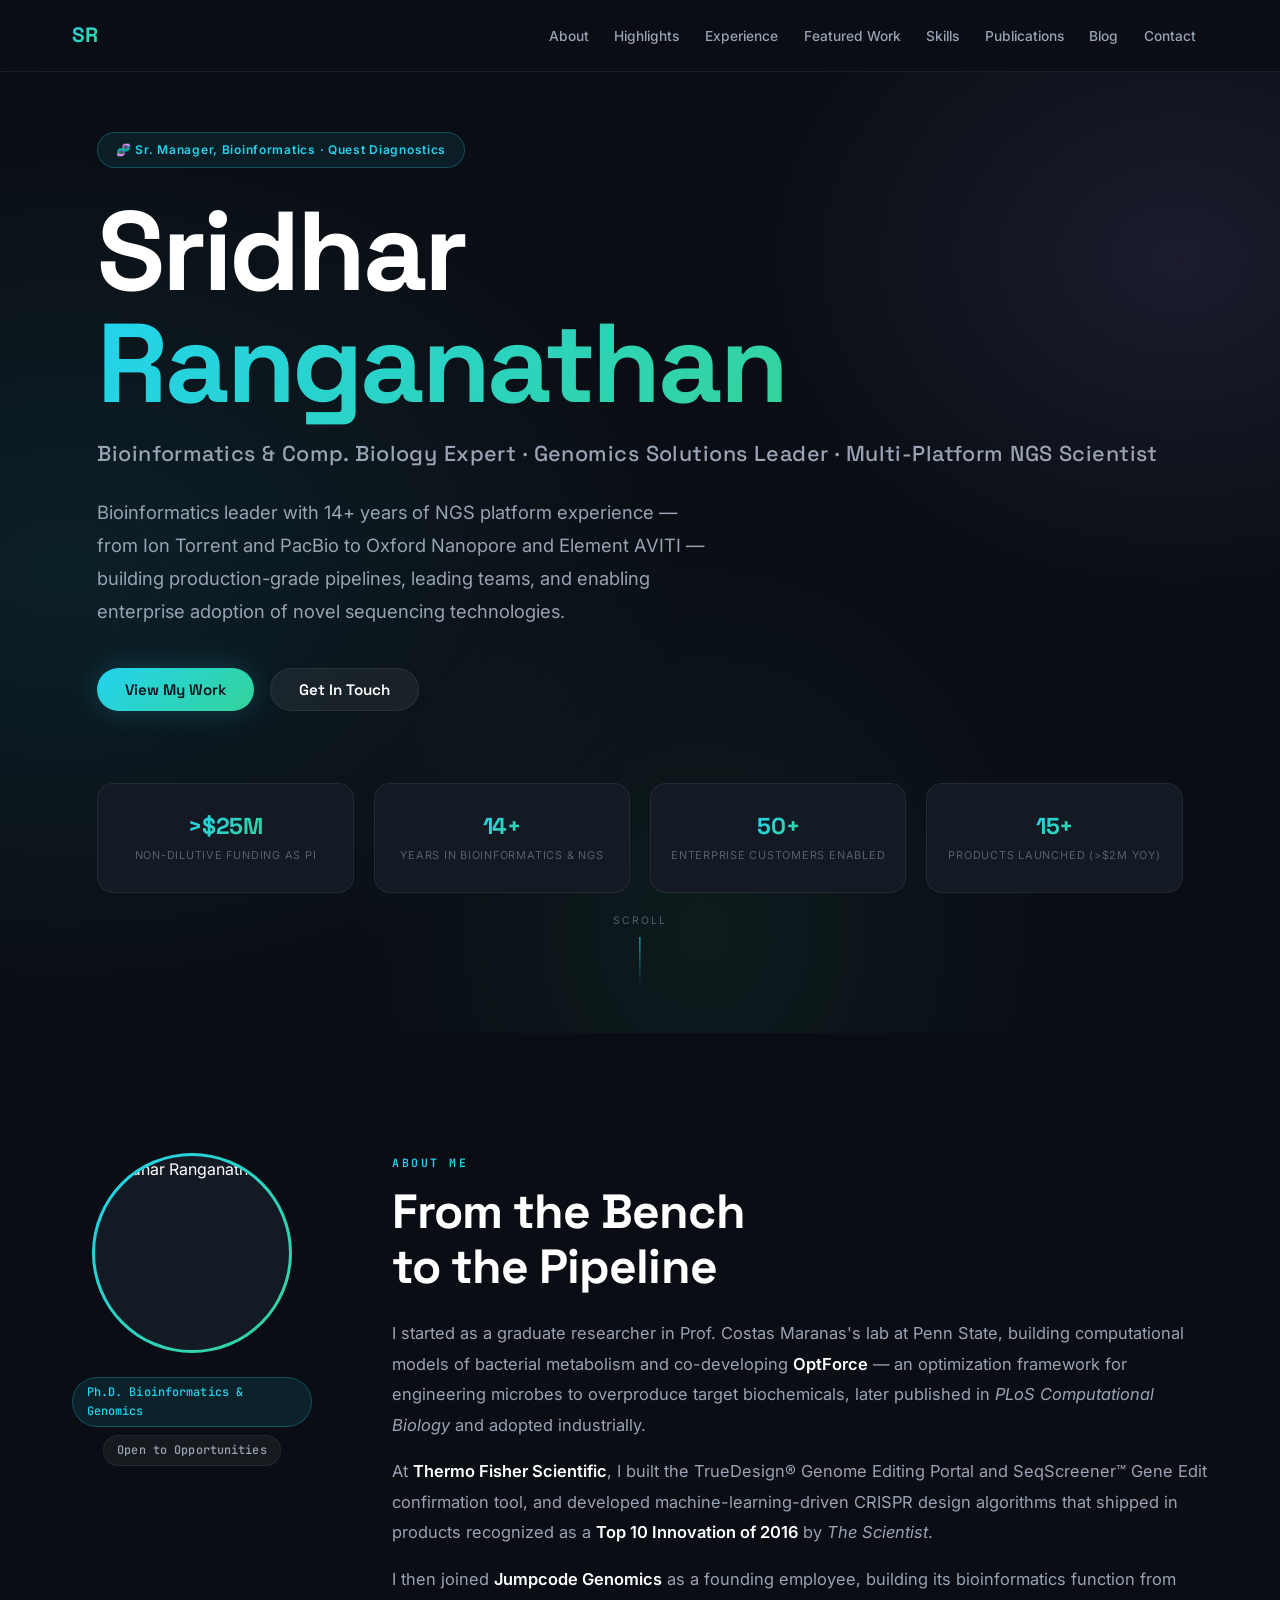
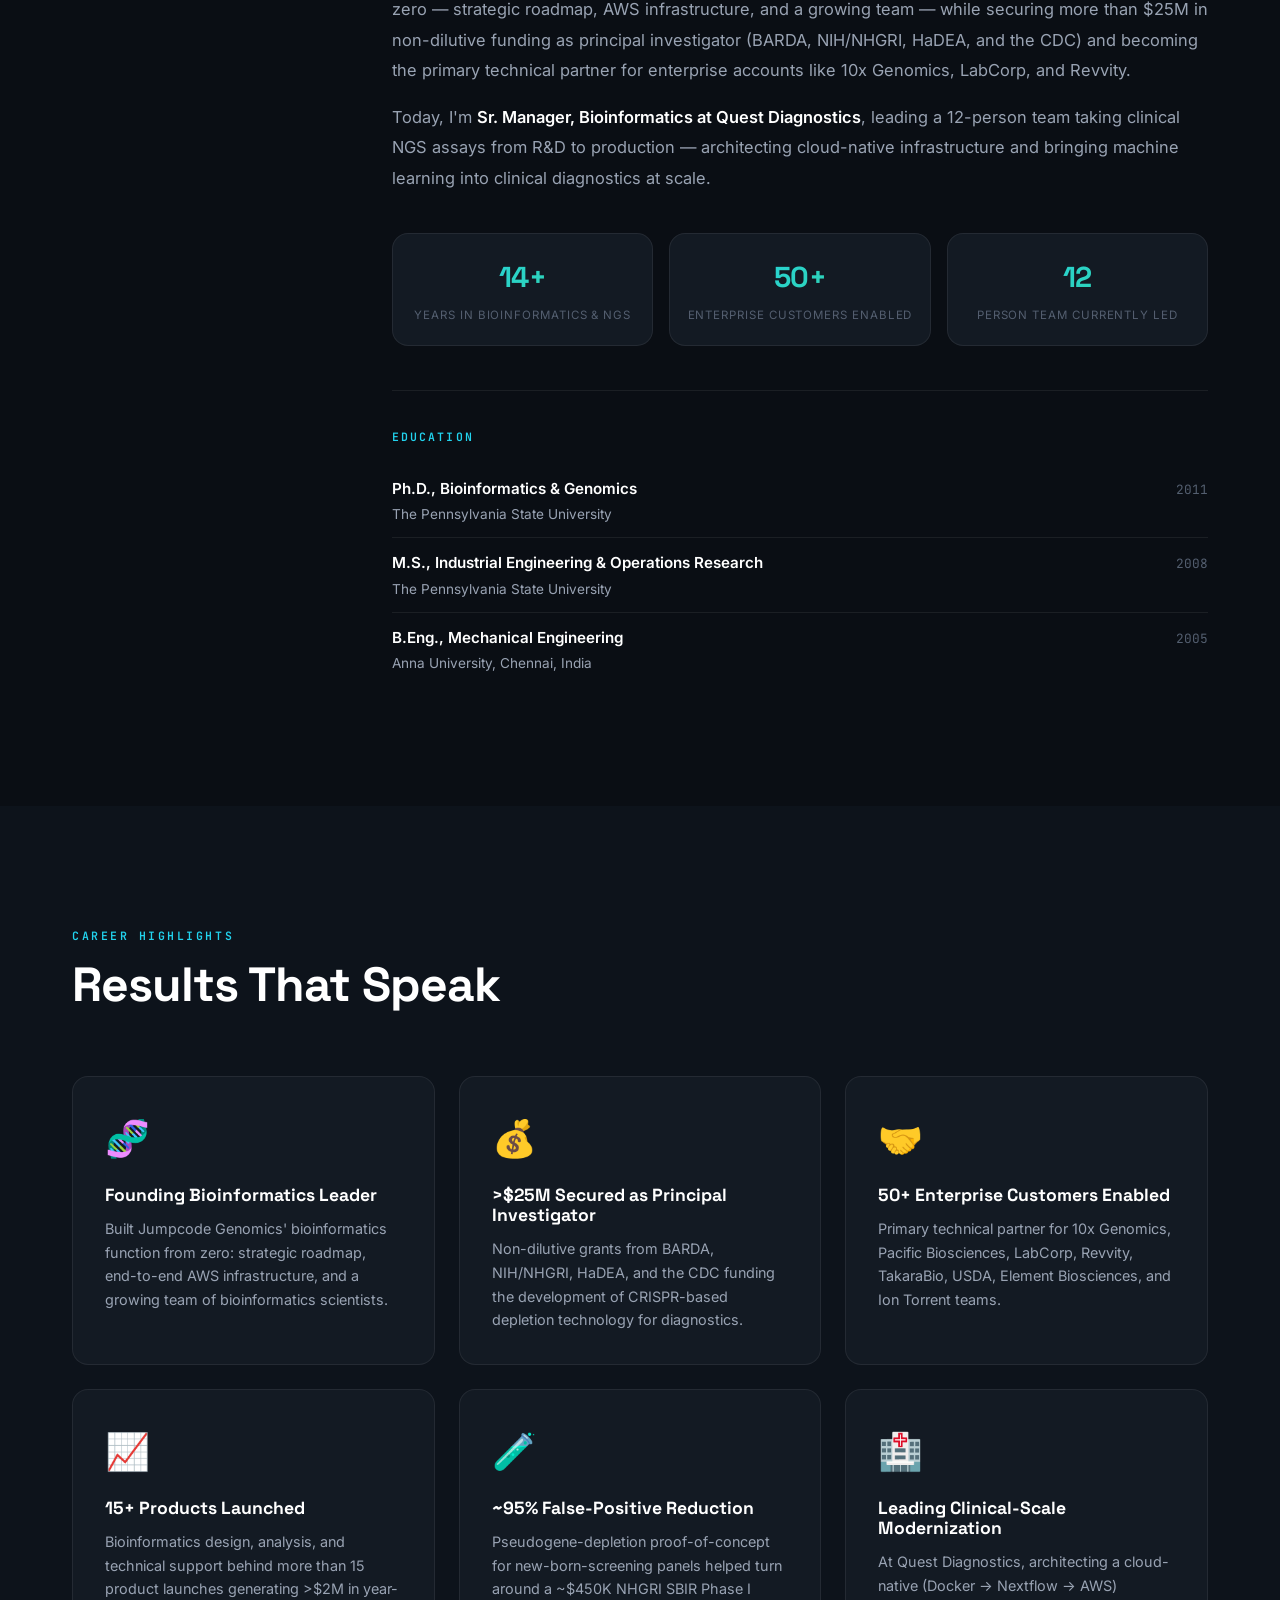
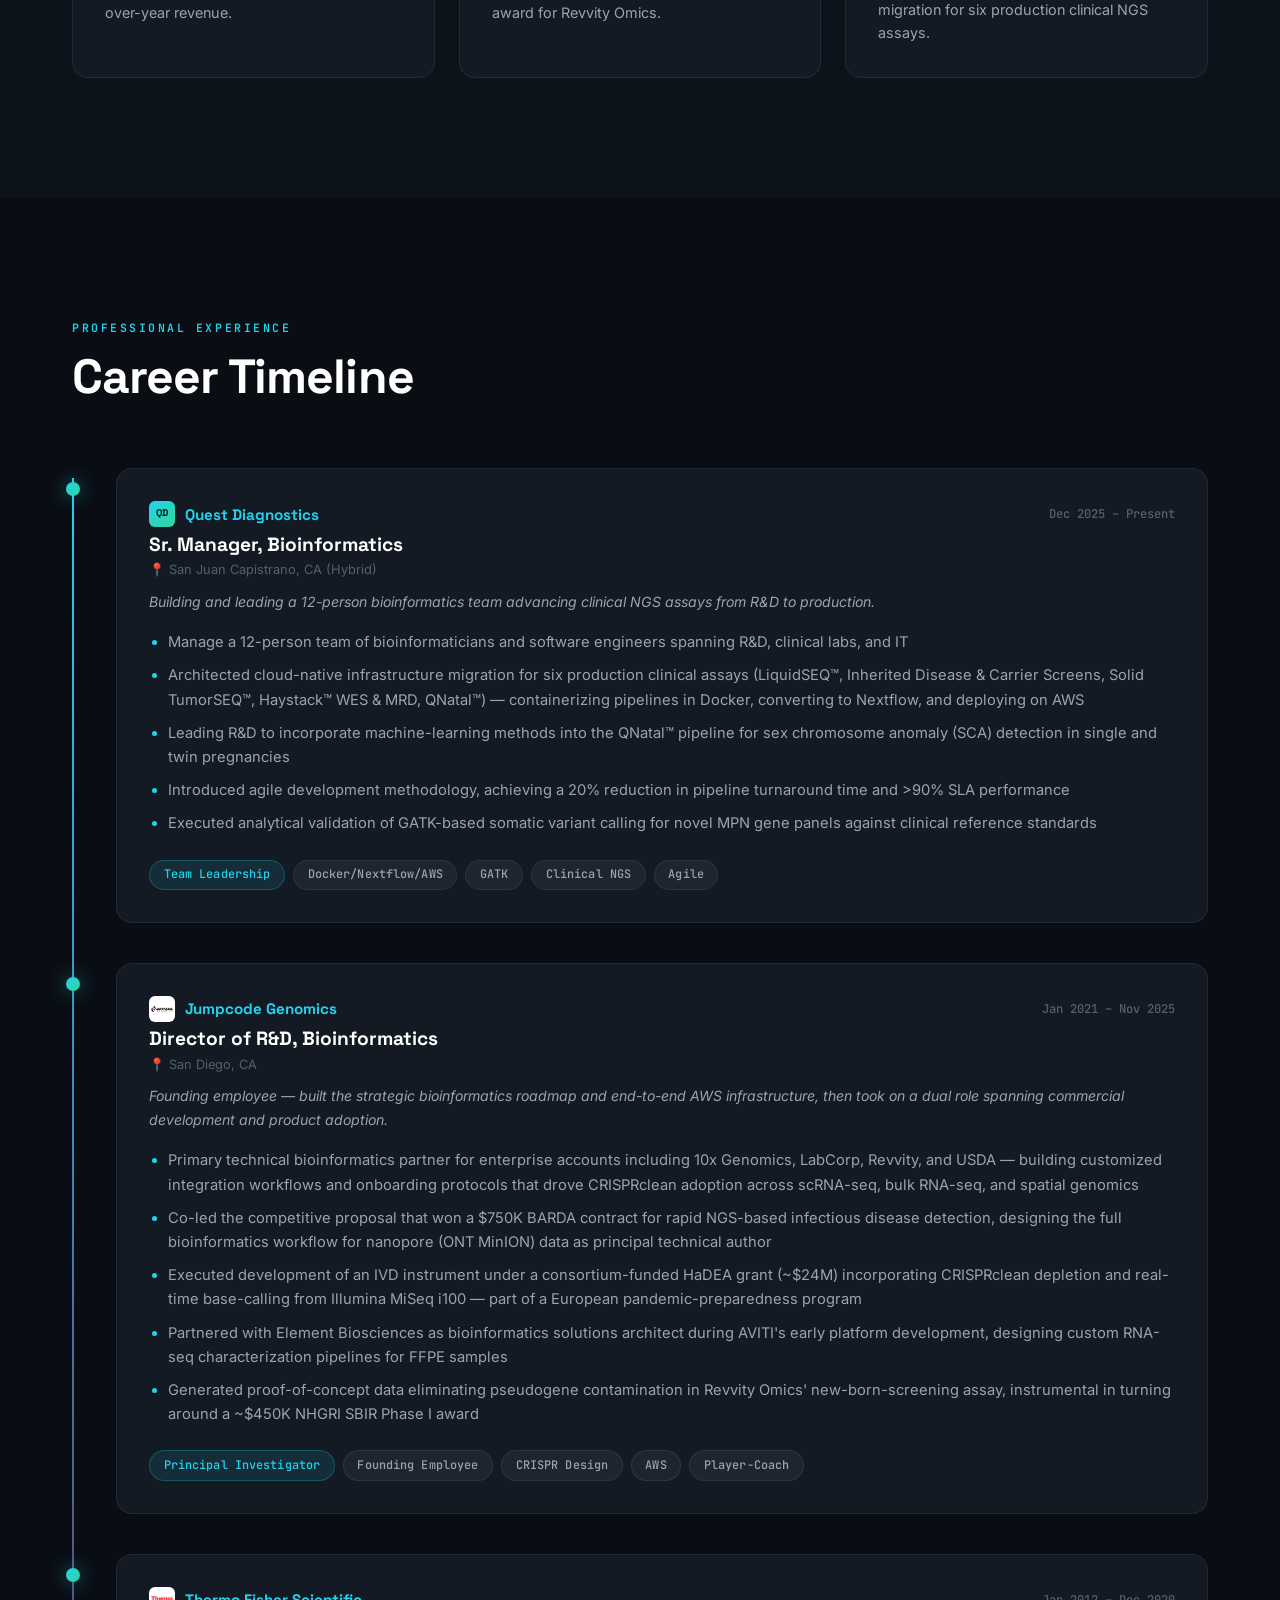
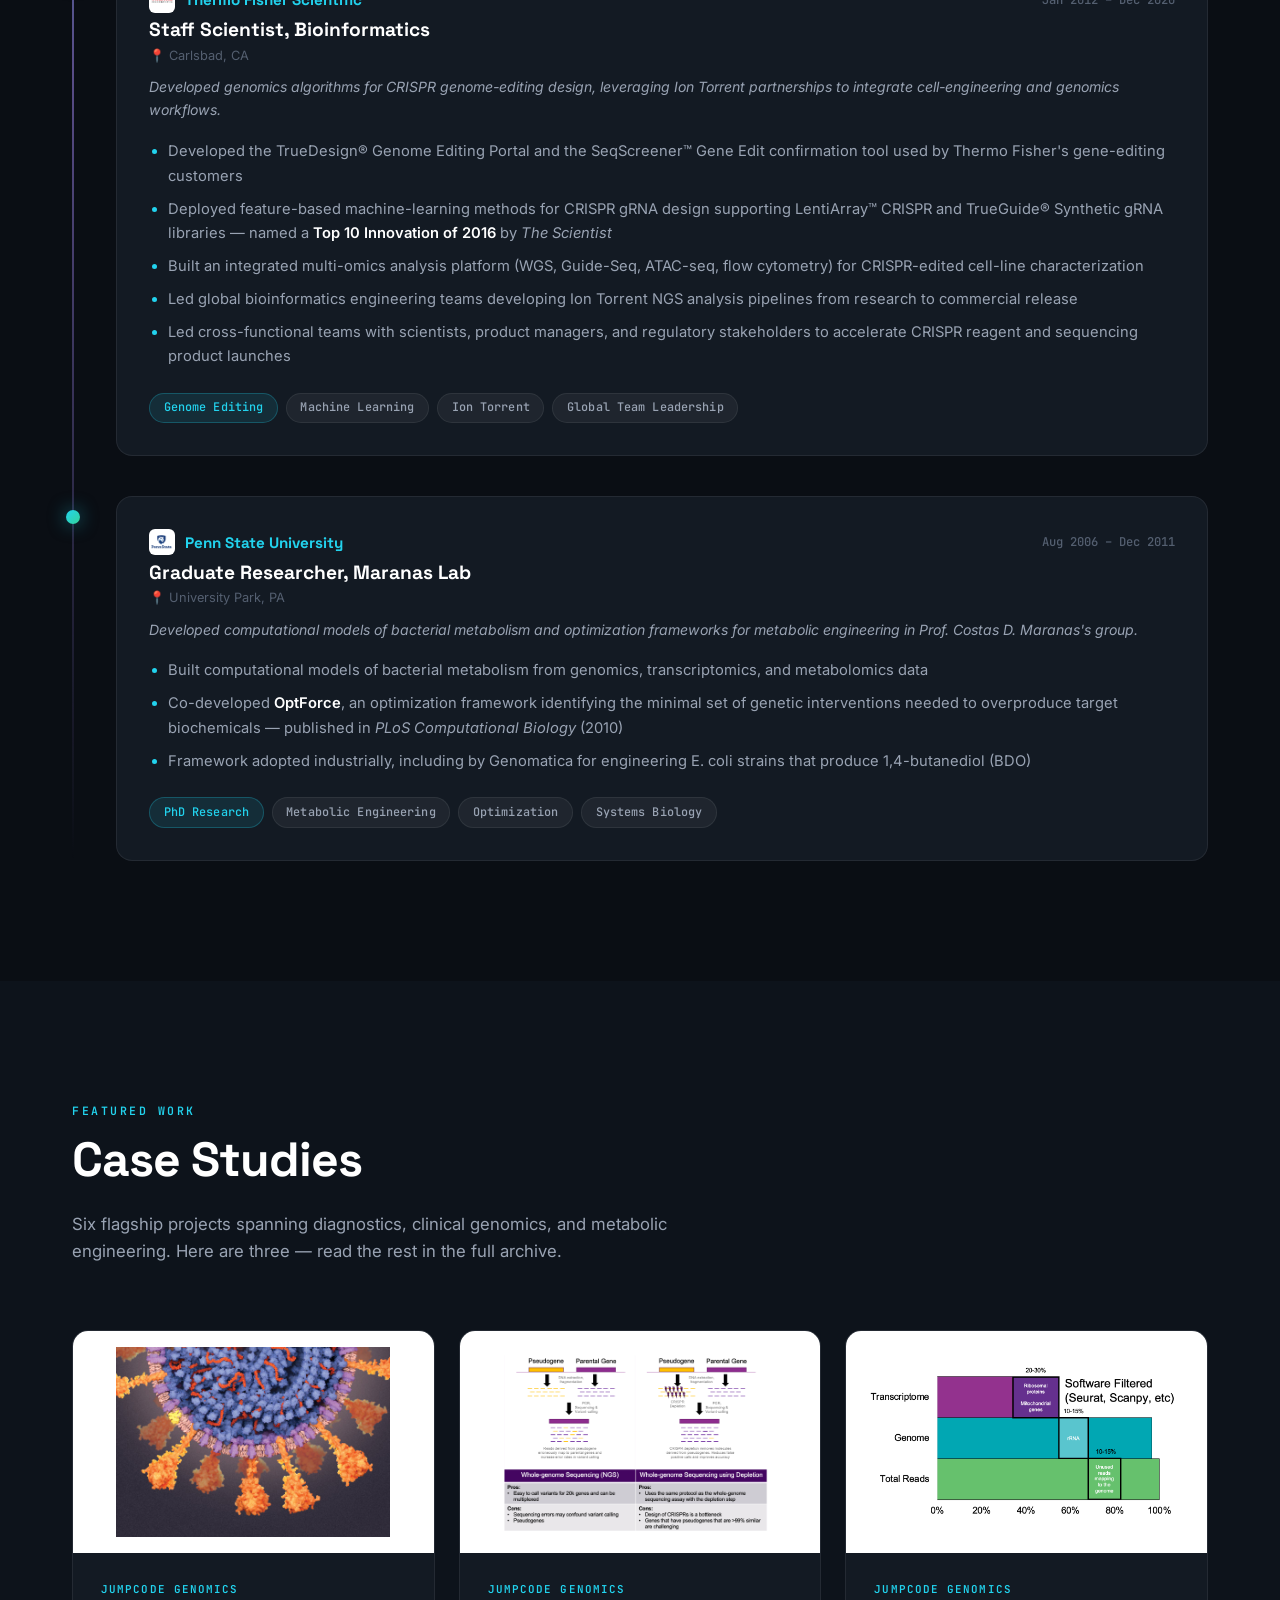
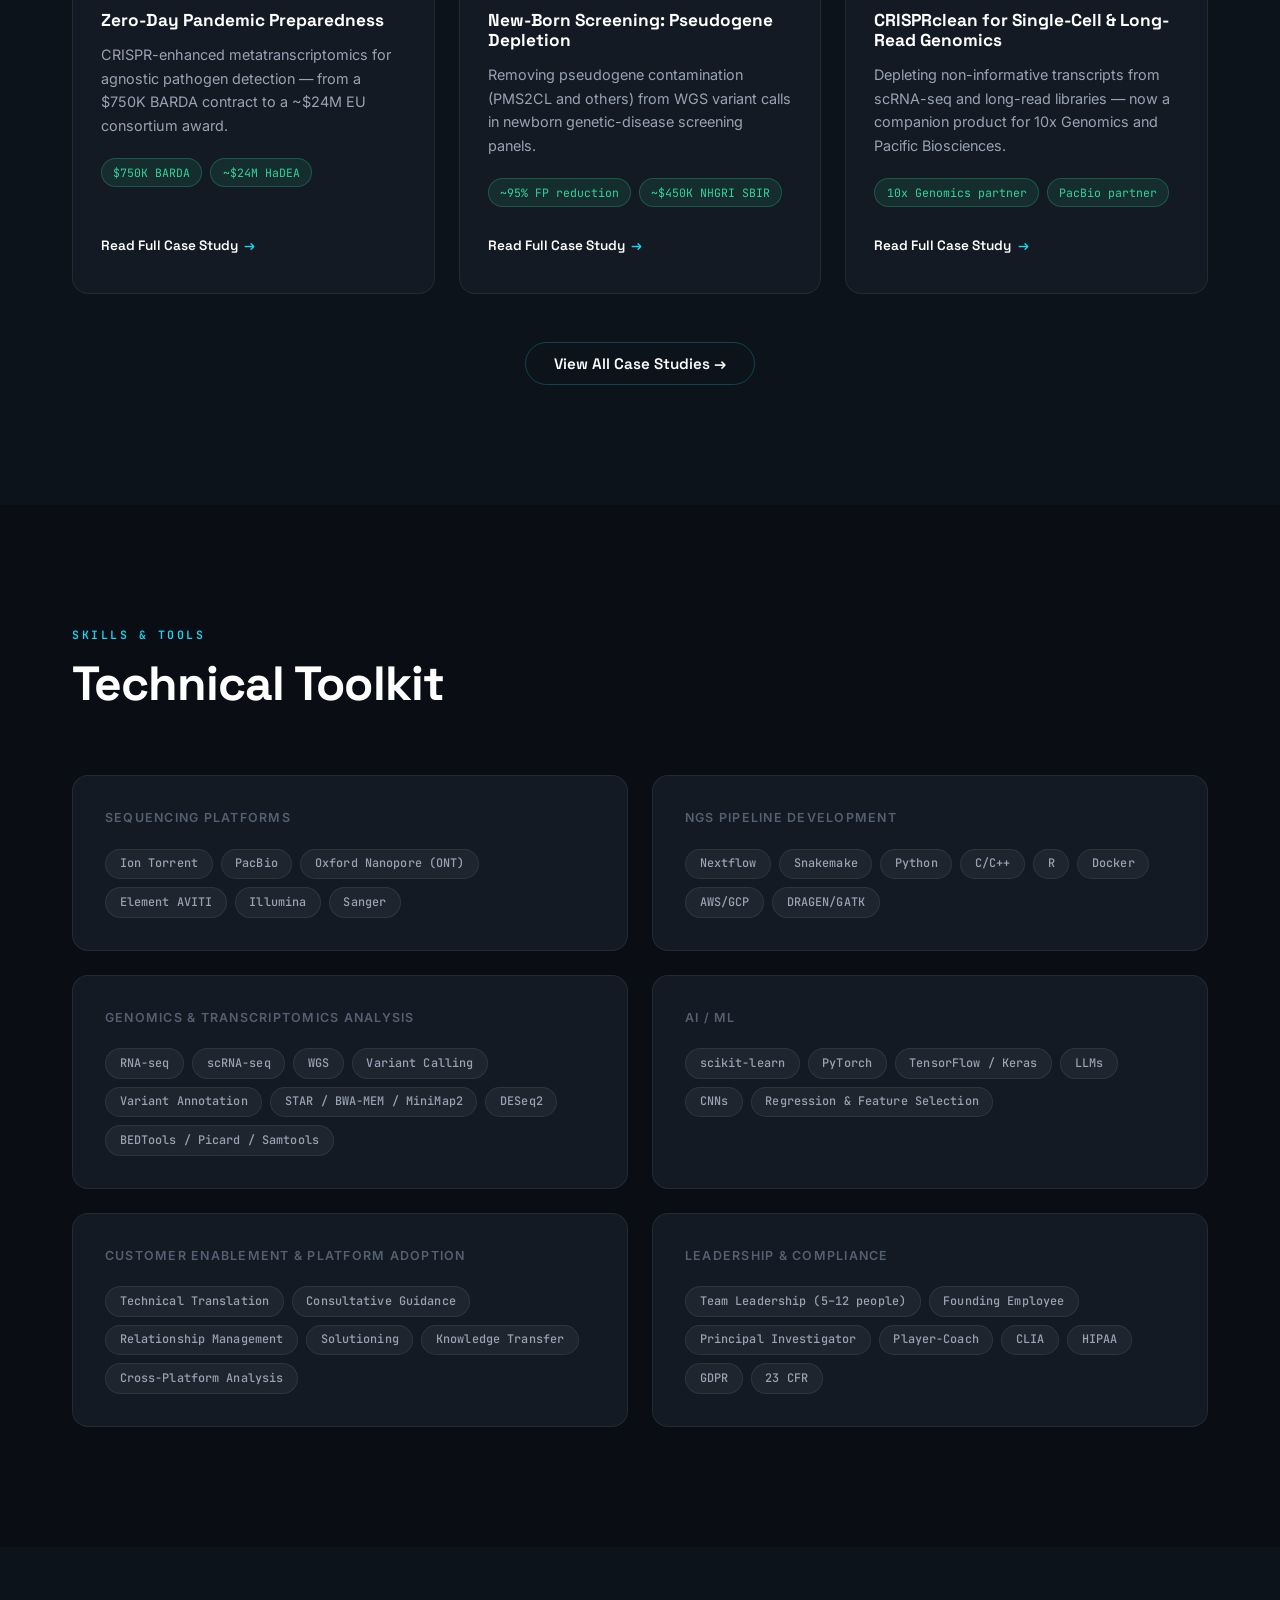
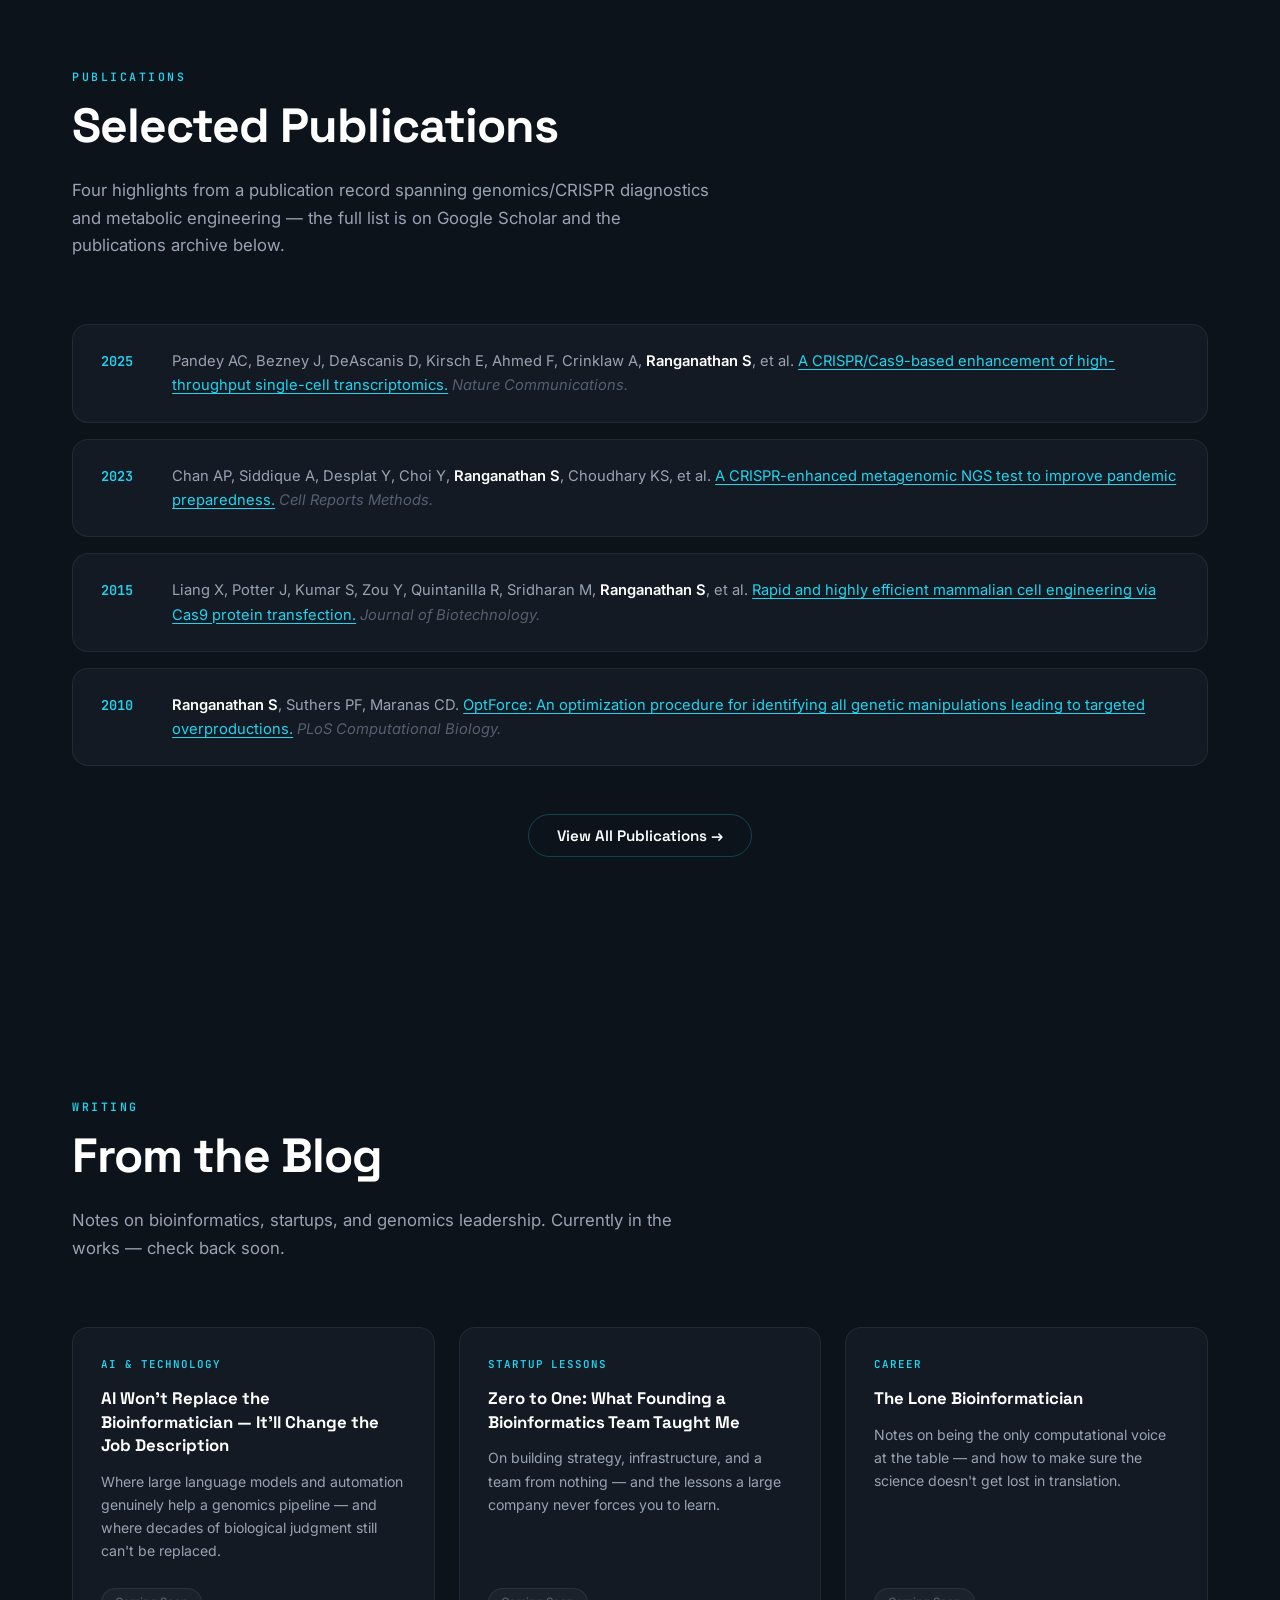
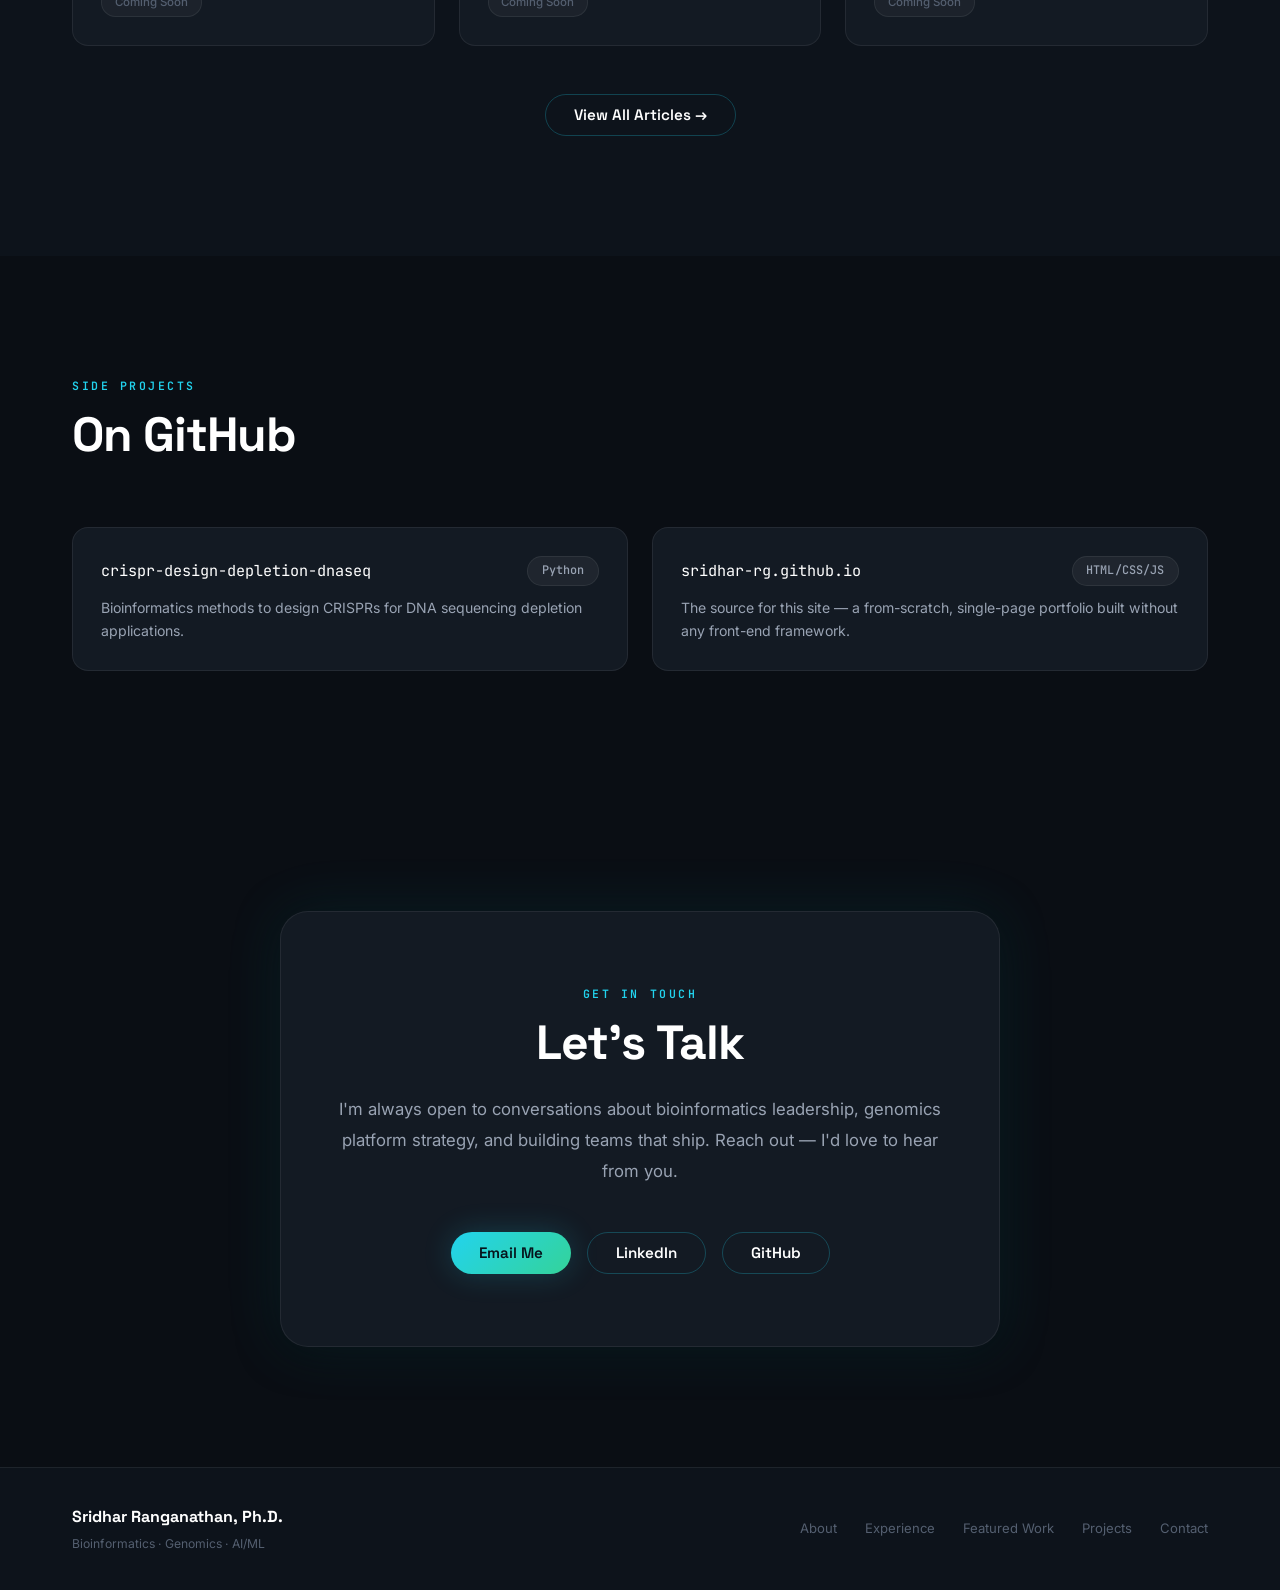
==== commit 542b5b12: "Add dedicated case study, publications, and blog sections Case studies move from inline expandable c" ====
--- a/index.html
+++ b/index.html
@@ -23,6 +23,7 @@
         <li><a href="#work">Featured Work</a></li>
         <li><a href="#skills">Skills</a></li>
         <li><a href="#publications">Publications</a></li>
+        <li><a href="#blog">Blog</a></li>
         <li><a href="#contact">Contact</a></li>
       </ul>
       <button class="nav__toggle" id="navToggle" aria-label="Toggle menu">
@@ -334,14 +335,14 @@
       <div class="section__header reveal">
         <div class="section__label">Featured Work</div>
         <h2 class="section__title">Case Studies</h2>
-        <p class="section__subtitle">Six flagship projects spanning diagnostics, clinical genomics, and metabolic engineering. Expand any card for the full story.</p>
+        <p class="section__subtitle">Six flagship projects spanning diagnostics, clinical genomics, and metabolic engineering. Here are three — read the rest in the full archive.</p>
       </div>
 
       <div class="work__grid">
 
         <div class="project-card reveal">
           <div class="project-card__img-wrap">
-            <img src="assets/images/sars-cov-2.png" alt="SARS-CoV-2 sequencing depth comparison" />
+            <img src="assets/images/sars-cov-2-illustration.jpg" alt="Molecular illustration of the SARS-CoV-2 coronavirus" />
           </div>
           <div class="project-card__body">
             <div class="project-card__tag">Jumpcode Genomics</div>
@@ -351,14 +352,7 @@
               <span class="project-card__stat">$750K BARDA</span>
               <span class="project-card__stat">~$24M HaDEA</span>
             </div>
-            <details class="project-card__details">
-              <summary>Read Full Case Study</summary>
-              <div class="project-card__full">
-                <p>Co-led the competitive proposal that won a $750K BARDA contract to develop an automated workflow leveraging CRISPR depletion technology to detect infectious agents via metatranscriptomic sequencing. I designed the full bioinformatics workflow for nanopore (ONT MinION) data as principal technical author. In 2023, our team published a proof-of-concept demonstrating that CRISPR-RNPs designed to remove abundant human-derived RNA (rRNA, housekeeping genes) increased sensitivity and specificity for detecting SARS-CoV-2 in nasal samples (<em>Cell Reports Methods</em>, 2023).</p>
-                <p>We went on to assemble pipelines producing ~1.2 million CRISPR-gRNAs synthesized and used in a one-pot depletion reaction &mdash; to my knowledge, the first endeavor to successfully synthesize and use more than a million Cas9-RNPs in any biotechnological context.</p>
-                <p>In late 2024, the HaDEA organization (EU) recognized the importance of this technology, funding a consortium-funded program (~$24M) to develop a fully automated, cloud-connected IVD instrument performing RNA extraction, library preparation, depletion, and real-time base-calling from an Illumina MiSeq i100 &mdash; Phase 1 of a European pandemic-preparedness program. We also received CDC funding to initiate clinical approval in the US.</p>
-              </div>
-            </details>
+            <a class="project-card__cta" href="case-studies/zero-day-pandemic-preparedness.html">Read Full Case Study <span>&rarr;</span></a>
           </div>
         </div>
 
@@ -374,14 +368,7 @@
               <span class="project-card__stat">~95% FP reduction</span>
               <span class="project-card__stat">~$450K NHGRI SBIR</span>
             </div>
-            <details class="project-card__details">
-              <summary>Read Full Case Study</summary>
-              <div class="project-card__full">
-                <p>Pseudogenes are highly similar replicas of functional genes; molecules originating from them frequently contaminate sequencing datasets by diluting or exaggerating variant calls. A classic example: diagnosing Lynch syndrome is complicated by PMS2CL, a pseudogene so homologous to PMS2 exons 12&ndash;15 that reads routinely misalign, producing unreliable variant calls in a clinically critical region.</p>
-                <p>Partnering with Revvity Omics (formerly PerkinElmer), we developed a CRISPR-based depletion technology to precisely remove pseudogene-derived molecules during DNA sequencing library prep. The bioinformatics challenge was two-pronged: designing CRISPR-gRNAs with high specificity against near-identical pseudogene/parent-gene pairs (using CRISflash across multiple Cas flavors &mdash; Cpf1, Cas12a, Cas13, SpCas9, combined for WGS assays), and then validating the approach with clinically used variant-calling pipelines.</p>
-                <p>Targeting the pseudogenes of ABCD1, GBA1, and CYP21A2, we demonstrated ~95% elimination of false-positive variant calls. This proof-of-concept data was instrumental in the successful turnaround of a ~$450K NHGRI SBIR Phase I award, and we're extending the approach toward breast- and colon-cancer screening panels covering &gt;4,000 pseudogenes.</p>
-              </div>
-            </details>
+            <a class="project-card__cta" href="case-studies/newborn-screening-pseudogene-depletion.html">Read Full Case Study <span>&rarr;</span></a>
           </div>
         </div>
 
@@ -397,81 +384,14 @@
               <span class="project-card__stat">10x Genomics partner</span>
               <span class="project-card__stat">PacBio partner</span>
             </div>
-            <details class="project-card__details">
-              <summary>Read Full Case Study</summary>
-              <div class="project-card__full">
-                <p>Single-cell RNA-seq requires sequencing thousands of cells at high depth, yet the technology relies on reads mapping to only a few hundred genes &mdash; the rest, mostly ribosomal RNA and housekeeping genes, get sequenced and discarded. My team assembled public scRNA-seq datasets across tissue types, identified which genes are unused by cell-type classification tools (Seurat, Cell Ranger), and designed CRISPR-gRNAs to selectively deplete those transcripts while leaving the informative transcriptome untouched &mdash; accounting for platform-specific quirks like 10x Genomics' 3&prime;-end capture versus other technologies' 5&prime;-end or whole-transcript capture.</p>
-                <p>The resulting DepleteX Single Cell RNA Boost kit was recognized by both 10x Genomics and Pacific Biosciences as a companion product. For PacBio specifically, I incorporated their bioinformatics pipelines to functionally evaluate CRISPR-based nucleic-acid depletion in SMRT-seq library prep for their MAS-Seq and MAS-Iso-Seq workflows, and jointly provided direct customer support for shared PacBio/Jumpcode customers.</p>
-                <p>The same underlying depletion platform also powers ribodepletion products compatible with Revvity, NEBNext, Illumina, Takara, Watchmaker, and Qiagen library-prep workflows &mdash; to date, the highest revenue-generating product line at Jumpcode.</p>
-              </div>
-            </details>
-          </div>
-        </div>
-
-        <div class="project-card reveal">
-          <div class="project-card__img-wrap">
-            <img src="assets/images/crispr-depletion.png" alt="CRISPR depletion platform diagram" />
-          </div>
-          <div class="project-card__body">
-            <div class="project-card__tag">Jumpcode Genomics</div>
-            <h3 class="project-card__title">CRISPR-Based Depletion Platform</h3>
-            <p class="project-card__hook">A general-purpose CRISPR depletion platform solving whole-genome sequencing's "wasted coverage" problem across metagenomics, agri-genomics, and gene regulation.</p>
-            <div class="project-card__stats">
-              <span class="project-card__stat">Metagenomics</span>
-              <span class="project-card__stat">Agri-genomics</span>
-            </div>
-            <details class="project-card__details">
-              <summary>Read Full Case Study</summary>
-              <div class="project-card__full">
-                <p>Whole-genome sequencing produces uniform coverage across the genome &mdash; wasteful when only a fraction is relevant to the research question, and a real limitation for polyploid or large genomes where coverage per base is diluted. Several fields hit this wall directly: metagenomics studies where host DNA dominates and dilutes microbial signal; agri-genomics genotyping of polyploid plant genomes where &lt;5% of the genome is functional and repetitive elements (45&ndash;70%) crowd out variant discovery; and gene-regulation studies where only 10&ndash;20% of the genome is regulatory and cell-type/environmental variability makes probe-based capture impractical.</p>
-                <p>The CRISPR-based depletion platform I helped build addresses this generally &mdash; selectively removing uninformative or overabundant molecules from a library so that sequencing budget concentrates on the regions that matter, without the cost and design lead-time of a custom capture panel.</p>
-              </div>
-            </details>
-          </div>
-        </div>
-
-        <div class="project-card reveal">
-          <div class="project-card__img-wrap">
-            <img src="assets/logos/thermofisher.png" alt="Thermo Fisher Scientific logo" style="height:190px; object-fit:contain; padding: 2rem;" />
-          </div>
-          <div class="project-card__body">
-            <div class="project-card__tag">Thermo Fisher Scientific</div>
-            <h3 class="project-card__title">TrueDesign&reg; &amp; SeqScreener&trade;</h3>
-            <p class="project-card__hook">Cloud-based CRISPR design and edit-confirmation tools that became the customer-facing front door to Thermo Fisher's gene-editing product line.</p>
-            <div class="project-card__stats">
-              <span class="project-card__stat">Top 10 Innovation 2016</span>
-            </div>
-            <details class="project-card__details">
-              <summary>Read Full Case Study</summary>
-              <div class="project-card__full">
-                <p>The TrueDesign&reg; Genome Editing Portal is a cloud-based, customer-facing bioinformatics tool I developed at Thermo Fisher &mdash; a one-stop shop for gene-editing customers to design and visualize CRISPR experiments spanning knockouts, gene tagging, DNA insertions/deletions, and point mutations, with a direct link to Thermo Fisher's eCommerce ordering system. I functioned as lead bioinformatics engineer: conducting customer interviews, designing the conceptual UI, and coding the underlying CRISPR/oligo/primer design algorithms. Alongside it, I built SeqScreener&trade;, a Gene Edit confirmation tool for analyzing sequencing data to verify successful edits.</p>
-                <p>In parallel, I championed the introduction of regression and feature-learning models to CRISPR-gRNA design &mdash; building models that predicted in vivo edit outcomes (NHEJ/MMEJ/HR), off-target effects, and CRISPR efficiency from curated experimental data (sequence motifs, chromatin accessibility, PAM-site preferences). These models powered the LentiArray&trade; CRISPR and TrueGuide&reg; Synthetic gRNA libraries, named a <strong>Top 10 Innovation of 2016</strong> by <em>The Scientist</em>, and I built out the annotated CRISPR-gRNA databases (in the spirit of the Zhang lab's GeCKO libraries) that powered genome-wide knockout screening products &mdash; connected end-to-end to Thermo Fisher's ordering and LIMS systems.</p>
-              </div>
-            </details>
-          </div>
-        </div>
-
-        <div class="project-card reveal">
-          <div class="project-card__img-wrap">
-            <img src="assets/images/optforce-1.png" alt="OptForce metabolic engineering framework diagram" />
-          </div>
-          <div class="project-card__body">
-            <div class="project-card__tag">Penn State &middot; Maranas Lab</div>
-            <h3 class="project-card__title">OptForce: Computational Strain Design</h3>
-            <p class="project-card__hook">An optimization framework identifying the minimal genetic interventions needed to overproduce target biochemicals in engineered microbes.</p>
-            <div class="project-card__stats">
-              <span class="project-card__stat">PLoS Comp Bio, 2010</span>
-            </div>
-            <details class="project-card__details">
-              <summary>Read Full Case Study</summary>
-              <div class="project-card__full">
-                <p>OptForce is a computational optimization framework for metabolic engineering that systematically identifies genetic interventions required to achieve targeted overproduction of biochemicals in microorganisms. Unlike traditional approaches, it leverages flux measurements and mathematically contrasts wild-type versus overproducing strains to pinpoint which metabolic reaction fluxes must increase, decrease, or be eliminated &mdash; grouping these hierarchically to extract a minimal, actionable "FORCE set" of genetic modifications.</p>
-                <p>Applied to succinate production in <em>E. coli</em>, OptForce revealed both intuitive and unforeseen engineering strategies, including coordinated changes distant from the core product pathway. The framework has seen industrial adoption &mdash; for example, by Genomatica in engineering recombinant bacterial strains to synthesize 1,4-butanediol (BDO).</p>
-              </div>
-            </details>
-          </div>
-        </div>
-
+            <a class="project-card__cta" href="case-studies/crisprclean-single-cell-genomics.html">Read Full Case Study <span>&rarr;</span></a>
+          </div>
+        </div>
+
+      </div>
+
+      <div class="work__see-all reveal">
+        <a href="case-studies/index.html" class="btn btn--outline">View All Case Studies &rarr;</a>
       </div>
     </div>
   </section>
@@ -571,8 +491,9 @@
   <section class="section section--dark" id="publications">
     <div class="container">
       <div class="section__header reveal">
-        <div class="section__label">Publications &amp; Press</div>
+        <div class="section__label">Publications</div>
         <h2 class="section__title">Selected Publications</h2>
+        <p class="section__subtitle">Four highlights from a publication record spanning genomics/CRISPR diagnostics and metabolic engineering &mdash; the full list is on Google Scholar and the publications archive below.</p>
       </div>
 
       <div class="pub-list">
@@ -585,7 +506,7 @@
         <div class="pub-card reveal">
           <span class="pub-card__year">2023</span>
           <div class="pub-card__body">
-            <p>Chan AP, Siddique A, Desplat Y, Choi Y, <strong>Ranganathan S</strong>, Choudhary KS, et al. <a class="pub-link" href="https://pmc.ncbi.nlm.nih.gov/articles/PMC10110940/" target="_blank" rel="noopener noreferrer">A CRISPR-enhanced metagenomic NGS-based diagnostic test for infectious disease.</a> <span class="pub-card__journal">Cell Reports Methods.</span></p>
+            <p>Chan AP, Siddique A, Desplat Y, Choi Y, <strong>Ranganathan S</strong>, Choudhary KS, et al. <a class="pub-link" href="https://pmc.ncbi.nlm.nih.gov/articles/PMC10110940/" target="_blank" rel="noopener noreferrer">A CRISPR-enhanced metagenomic NGS test to improve pandemic preparedness.</a> <span class="pub-card__journal">Cell Reports Methods.</span></p>
           </div>
         </div>
         <div class="pub-card reveal">
@@ -602,12 +523,54 @@
         </div>
       </div>
 
-      <div class="press__list reveal">
-        <a class="tag" href="https://www.prnewswire.com/news-releases/ginkgo-bioworks-partners-with-hadea-in-up-to-24-million-consortium-project-to-deliver-next-generation-agnostic-diagnostics-for-respiratory-viruses-at-the-point-of-care-302381350.html" target="_blank" rel="noopener noreferrer">PR Newswire &middot; HaDEA $24M Consortium Award</a>
-        <a class="tag" href="https://www.prnewswire.com/news-releases/jumpcode-genomics-joins-10x-genomics-compatible-partner-program-cpp-301689916.html" target="_blank" rel="noopener noreferrer">PR Newswire &middot; 10x Genomics Partner Program</a>
-        <a class="tag" href="https://www.pacb.com/products-and-services/applications/rna-sequencing/single-cell-rna-sequencing/" target="_blank" rel="noopener noreferrer">PacBio &middot; Single-Cell RNA Boost</a>
-        <a class="tag" href="https://www.sdbj.com/technology/barda-taps-jumpcode-pathogen-detection-program/" target="_blank" rel="noopener noreferrer">San Diego Business Journal &middot; BARDA Award</a>
-        <a class="tag" href="https://www.thermofisher.com/us/en/home/life-science/genome-editing/invitrogen-truedesign-genome-editor.html" target="_blank" rel="noopener noreferrer">Thermo Fisher &middot; TrueDesign Genome Editor</a>
+      <div class="work__see-all reveal">
+        <a href="publications/index.html" class="btn btn--outline">View All Publications &rarr;</a>
+      </div>
+    </div>
+  </section>
+
+  <!-- ═══════════════════════ BLOG ═══════════════════════ -->
+  <section class="section section--dark" id="blog">
+    <div class="container">
+      <div class="section__header reveal">
+        <div class="section__label">Writing</div>
+        <h2 class="section__title">From the Blog</h2>
+        <p class="section__subtitle">Notes on bioinformatics, startups, and genomics leadership. Currently in the works &mdash; check back soon.</p>
+      </div>
+
+      <div class="blog__grid">
+
+        <div class="blog-card reveal">
+          <div class="blog-card__tag">AI &amp; Technology</div>
+          <h3 class="blog-card__title">AI Won't Replace the Bioinformatician &mdash; It'll Change the Job Description</h3>
+          <p class="blog-card__excerpt">Where large language models and automation genuinely help a genomics pipeline &mdash; and where decades of biological judgment still can't be replaced.</p>
+          <div class="blog-card__footer">
+            <span class="blog-card__status">Coming Soon</span>
+          </div>
+        </div>
+
+        <div class="blog-card reveal">
+          <div class="blog-card__tag">Startup Lessons</div>
+          <h3 class="blog-card__title">Zero to One: What Founding a Bioinformatics Team Taught Me</h3>
+          <p class="blog-card__excerpt">On building strategy, infrastructure, and a team from nothing &mdash; and the lessons a large company never forces you to learn.</p>
+          <div class="blog-card__footer">
+            <span class="blog-card__status">Coming Soon</span>
+          </div>
+        </div>
+
+        <div class="blog-card reveal">
+          <div class="blog-card__tag">Career</div>
+          <h3 class="blog-card__title">The Lone Bioinformatician</h3>
+          <p class="blog-card__excerpt">Notes on being the only computational voice at the table &mdash; and how to make sure the science doesn't get lost in translation.</p>
+          <div class="blog-card__footer">
+            <span class="blog-card__status">Coming Soon</span>
+          </div>
+        </div>
+
+      </div>
+
+      <div class="blog__see-all reveal">
+        <a href="blog/index.html" class="btn btn--outline">View All Articles &rarr;</a>
       </div>
     </div>
   </section>
--- a/styles.css
+++ b/styles.css
@@ -806,32 +806,267 @@
   color: var(--accent-emerald);
   border: 1px solid rgba(52, 211, 153, 0.25);
 }
-.project-card__details { margin-top: auto; }
-.project-card__details summary {
-  cursor: pointer;
-  list-style: none;
+.project-card__cta {
+  margin-top: auto;
+  display: inline-flex;
+  align-items: center;
+  gap: 0.4rem;
   font-family: var(--font-heading);
   font-weight: 600;
   font-size: 0.85rem;
   color: var(--text-primary);
-  display: flex;
-  align-items: center;
-  gap: 0.4rem;
   padding: 0.5rem 0;
 }
-.project-card__details summary::-webkit-details-marker { display: none; }
-.project-card__details summary::after {
-  content: '↓';
+.project-card__cta span {
   color: var(--accent-teal);
   transition: transform 0.25s ease;
 }
-.project-card__details[open] summary::after { transform: rotate(180deg); }
-.project-card__full {
-  padding-top: 0.75rem;
-  font-size: 0.88rem;
-  line-height: 1.75;
-}
-.project-card__full p { margin-bottom: 0.9rem; }
+.project-card:hover .project-card__cta span { transform: translateX(4px); }
+
+.work__see-all,
+.blog__see-all {
+  text-align: center;
+  margin-top: 3rem;
+}
+
+
+/* ══════════════════════════════════════════
+   MORE-CASE-CARD (cross-link grid on article pages)
+══════════════════════════════════════════ */
+
+.more-case__grid {
+  display: grid;
+  grid-template-columns: repeat(3, 1fr);
+  gap: 1.5rem;
+}
+.more-case-card {
+  display: flex;
+  flex-direction: column;
+  background: var(--bg-card);
+  border: 1px solid var(--border);
+  border-radius: var(--radius);
+  overflow: hidden;
+  transition: var(--transition);
+  color: inherit;
+}
+.more-case-card:hover {
+  border-color: var(--border-accent);
+  box-shadow: var(--shadow-accent);
+  transform: translateY(-4px);
+}
+.more-case-card__img-wrap {
+  background: #ffffff;
+  padding: 0.85rem;
+}
+.more-case-card__img-wrap img {
+  width: 100%;
+  height: 120px;
+  object-fit: contain;
+  display: block;
+}
+.more-case-card__body { padding: 1.25rem 1.4rem; }
+.more-case-card__tag {
+  font-family: var(--font-mono);
+  font-size: 0.65rem;
+  font-weight: 600;
+  text-transform: uppercase;
+  letter-spacing: 0.08em;
+  color: var(--accent-teal);
+  margin-bottom: 0.5rem;
+}
+.more-case-card__title {
+  font-size: 0.95rem;
+  color: var(--text-primary);
+  margin-bottom: 0.5rem;
+}
+.more-case-card__hook {
+  font-size: 0.82rem;
+  margin: 0;
+}
+
+
+/* ══════════════════════════════════════════
+   CASE-STUDY / ARTICLE PAGES (case-studies/*.html)
+══════════════════════════════════════════ */
+
+.article__back {
+  display: inline-flex;
+  align-items: center;
+  gap: 0.4rem;
+  font-family: var(--font-heading);
+  font-weight: 600;
+  font-size: 0.85rem;
+  color: var(--text-secondary);
+  margin-bottom: 2rem;
+}
+.article__back:hover { color: var(--accent-teal); }
+
+.article__header {
+  padding: calc(var(--nav-height) + 56px) 0 3rem;
+  background: var(--bg-secondary);
+  border-bottom: 1px solid var(--border);
+}
+.article__meta {
+  display: flex;
+  align-items: center;
+  gap: 1rem;
+  flex-wrap: wrap;
+  margin-bottom: 1.25rem;
+}
+.article__date,
+.article__read-time {
+  font-family: var(--font-mono);
+  font-size: 0.78rem;
+  color: var(--text-muted);
+}
+.article__title {
+  font-size: clamp(2rem, 4vw, 2.75rem);
+  letter-spacing: -0.02em;
+  margin-bottom: 1rem;
+  max-width: 820px;
+}
+.article__subtitle {
+  font-size: 1.15rem;
+  color: var(--text-secondary);
+  max-width: 720px;
+  line-height: 1.7;
+  margin-bottom: 1.75rem;
+}
+.article__stats {
+  display: flex;
+  flex-wrap: wrap;
+  gap: 0.6rem;
+}
+
+.article__body { padding: 3.5rem 0; }
+.article__hero-image {
+  background: #fff;
+  border-radius: var(--radius);
+  padding: 1.5rem;
+  margin-bottom: 3rem;
+}
+.article__hero-img {
+  width: 100%;
+  max-height: 420px;
+  object-fit: contain;
+  display: block;
+  margin: 0 auto;
+}
+
+.article__layout {
+  display: grid;
+  grid-template-columns: 200px 1fr;
+  gap: 4rem;
+  align-items: start;
+}
+.article__toc {
+  position: sticky;
+  top: 110px;
+}
+.article__toc-label {
+  font-family: var(--font-mono);
+  font-size: 0.68rem;
+  font-weight: 600;
+  letter-spacing: 0.16em;
+  text-transform: uppercase;
+  color: var(--accent-teal);
+  margin-bottom: 1rem;
+}
+.article__toc ol {
+  list-style: none;
+  border-left: 2px solid var(--border);
+  padding-left: 1rem;
+}
+.article__toc li { margin-bottom: 0.85rem; }
+.article__toc a {
+  color: var(--text-muted);
+  font-size: 0.85rem;
+  line-height: 1.4;
+  display: block;
+}
+.article__toc a:hover { color: var(--text-primary); }
+
+.article__content { max-width: 720px; }
+.article__content h2 {
+  font-size: 1.55rem;
+  margin-top: 3rem;
+  margin-bottom: 1.1rem;
+  letter-spacing: -0.01em;
+}
+.article__content h2:first-child { margin-top: 0; }
+.article__content p {
+  font-size: 1.02rem;
+  line-height: 1.9;
+  margin-bottom: 1.3rem;
+}
+.article__content ul,
+.article__content ol {
+  padding-left: 1.4rem;
+  margin-bottom: 1.3rem;
+}
+.article__content li {
+  font-size: 1.02rem;
+  line-height: 1.85;
+  color: var(--text-secondary);
+  margin-bottom: 0.6rem;
+}
+.article__content strong { color: var(--text-primary); }
+.article__content em { color: var(--text-secondary); }
+.article__pullquote {
+  border-left: 3px solid var(--accent-teal);
+  padding: 0.25rem 0 0.25rem 1.5rem;
+  margin: 2.25rem 0;
+  font-family: var(--font-heading);
+  font-size: 1.2rem;
+  font-weight: 500;
+  color: var(--text-primary);
+  line-height: 1.5;
+}
+.article__figure {
+  background: #fff;
+  border-radius: var(--radius);
+  padding: 1.25rem;
+  margin: 2rem 0;
+}
+.article__figure img {
+  width: 100%;
+  max-height: 340px;
+  object-fit: contain;
+  display: block;
+  margin: 0 auto;
+}
+.article__figure figcaption {
+  color: var(--text-muted);
+  font-size: 0.8rem;
+  text-align: center;
+  margin-top: 0.75rem;
+  font-style: italic;
+}
+
+.article__more {
+  padding: 5rem 0;
+  background: var(--bg-secondary);
+  border-top: 1px solid var(--border);
+}
+
+
+/* ══════════════════════════════════════════
+   LISTING PAGES (case-studies/index.html, blog/index.html)
+══════════════════════════════════════════ */
+
+.listing-hero {
+  padding: calc(var(--nav-height) + 70px) 0 3rem;
+}
+.listing-hero__title {
+  font-size: clamp(2.5rem, 6vw, 4rem);
+  letter-spacing: -0.02em;
+  margin-bottom: 1rem;
+}
+.listing-hero__subtitle {
+  font-size: 1.1rem;
+  color: var(--text-secondary);
+  max-width: 620px;
+}
 
 
 /* ══════════════════════════════════════════
@@ -909,6 +1144,26 @@
   color: var(--text-muted);
   font-style: italic;
 }
+.pub-card__type {
+  font-family: var(--font-mono);
+  font-size: 0.66rem;
+  text-transform: uppercase;
+  letter-spacing: 0.06em;
+  color: var(--text-muted);
+}
+
+.pub-group { margin-bottom: 3.5rem; }
+.pub-group:last-child { margin-bottom: 0; }
+.pub-group__title {
+  font-family: var(--font-heading);
+  font-size: 1.15rem;
+  color: var(--text-primary);
+  margin-bottom: 1.25rem;
+  padding-bottom: 0.75rem;
+  border-bottom: 1px solid var(--border);
+}
+
+.publications-hero__cta { margin-top: 1.5rem; }
 
 .press__list {
   display: flex;
@@ -956,6 +1211,84 @@
 .side-project-card__title a { color: var(--text-primary); }
 .side-project-card__title a:hover { color: var(--accent-teal); }
 .side-project-card p { font-size: 0.88rem; margin-bottom: 0; }
+
+
+/* ══════════════════════════════════════════
+   BLOG
+══════════════════════════════════════════ */
+
+.blog__grid,
+.blog-listing__grid {
+  display: grid;
+  grid-template-columns: repeat(3, 1fr);
+  gap: 1.5rem;
+}
+.blog-card {
+  display: flex;
+  flex-direction: column;
+  padding: 1.75rem;
+  background: var(--bg-card);
+  border: 1px solid var(--border);
+  border-radius: var(--radius);
+  transition: var(--transition);
+  color: inherit;
+}
+.blog-card--link:hover {
+  border-color: var(--border-accent);
+  transform: translateY(-4px);
+  box-shadow: var(--shadow-accent);
+}
+.blog-card__tag {
+  display: inline-block;
+  font-family: var(--font-mono);
+  font-size: 0.68rem;
+  font-weight: 600;
+  text-transform: uppercase;
+  letter-spacing: 0.09em;
+  color: var(--accent-teal);
+  margin-bottom: 0.85rem;
+}
+.blog-card__title {
+  font-size: 1.05rem;
+  line-height: 1.4;
+  margin-bottom: 0.75rem;
+  color: var(--text-primary);
+}
+.blog-card__excerpt {
+  font-size: 0.88rem;
+  margin-bottom: 1.5rem;
+  flex: 1;
+}
+.blog-card__footer { margin-top: auto; }
+.blog-card__read-more {
+  font-family: var(--font-heading);
+  font-weight: 600;
+  font-size: 0.85rem;
+  color: var(--text-primary);
+}
+.blog-card__status {
+  display: inline-block;
+  padding: 0.25rem 0.8rem;
+  border-radius: 100px;
+  background: rgba(255, 255, 255, 0.04);
+  border: 1px solid var(--border);
+  color: var(--text-muted);
+  font-size: 0.72rem;
+  font-weight: 500;
+}
+
+/* Blog listing hero */
+.blog-listing-hero { padding: calc(var(--nav-height) + 70px) 0 3rem; }
+.blog-listing-hero__title {
+  font-size: clamp(2.5rem, 6vw, 4rem);
+  letter-spacing: -0.02em;
+  margin-bottom: 1rem;
+}
+.blog-listing-hero__subtitle {
+  font-size: 1.1rem;
+  color: var(--text-secondary);
+  max-width: 620px;
+}
 
 
 /* ══════════════════════════════════════════
@@ -1039,6 +1372,11 @@
   .hero__metrics         { grid-template-columns: repeat(2, 1fr); }
   .hero__scroll-hint     { display: none; }
   .about__grid           { grid-template-columns: 200px 1fr; gap: 3rem; }
+  .more-case__grid,
+  .blog__grid,
+  .blog-listing__grid   { grid-template-columns: repeat(2, 1fr); }
+  .article__layout      { grid-template-columns: 1fr; }
+  .article__toc         { display: none; }
 }
 
 @media (max-width: 768px) {
@@ -1067,7 +1405,12 @@
   .side-projects__grid { grid-template-columns: 1fr; }
 
   .highlights__grid,
-  .work__grid { grid-template-columns: 1fr; }
+  .work__grid,
+  .more-case__grid,
+  .blog__grid,
+  .blog-listing__grid { grid-template-columns: 1fr; }
+
+  .article__header { padding-top: calc(var(--nav-height) + 32px); }
 
   .hero__name { font-size: clamp(2.8rem, 14vw, 4.5rem); }
   .hero__metrics { grid-template-columns: repeat(2, 1fr); }
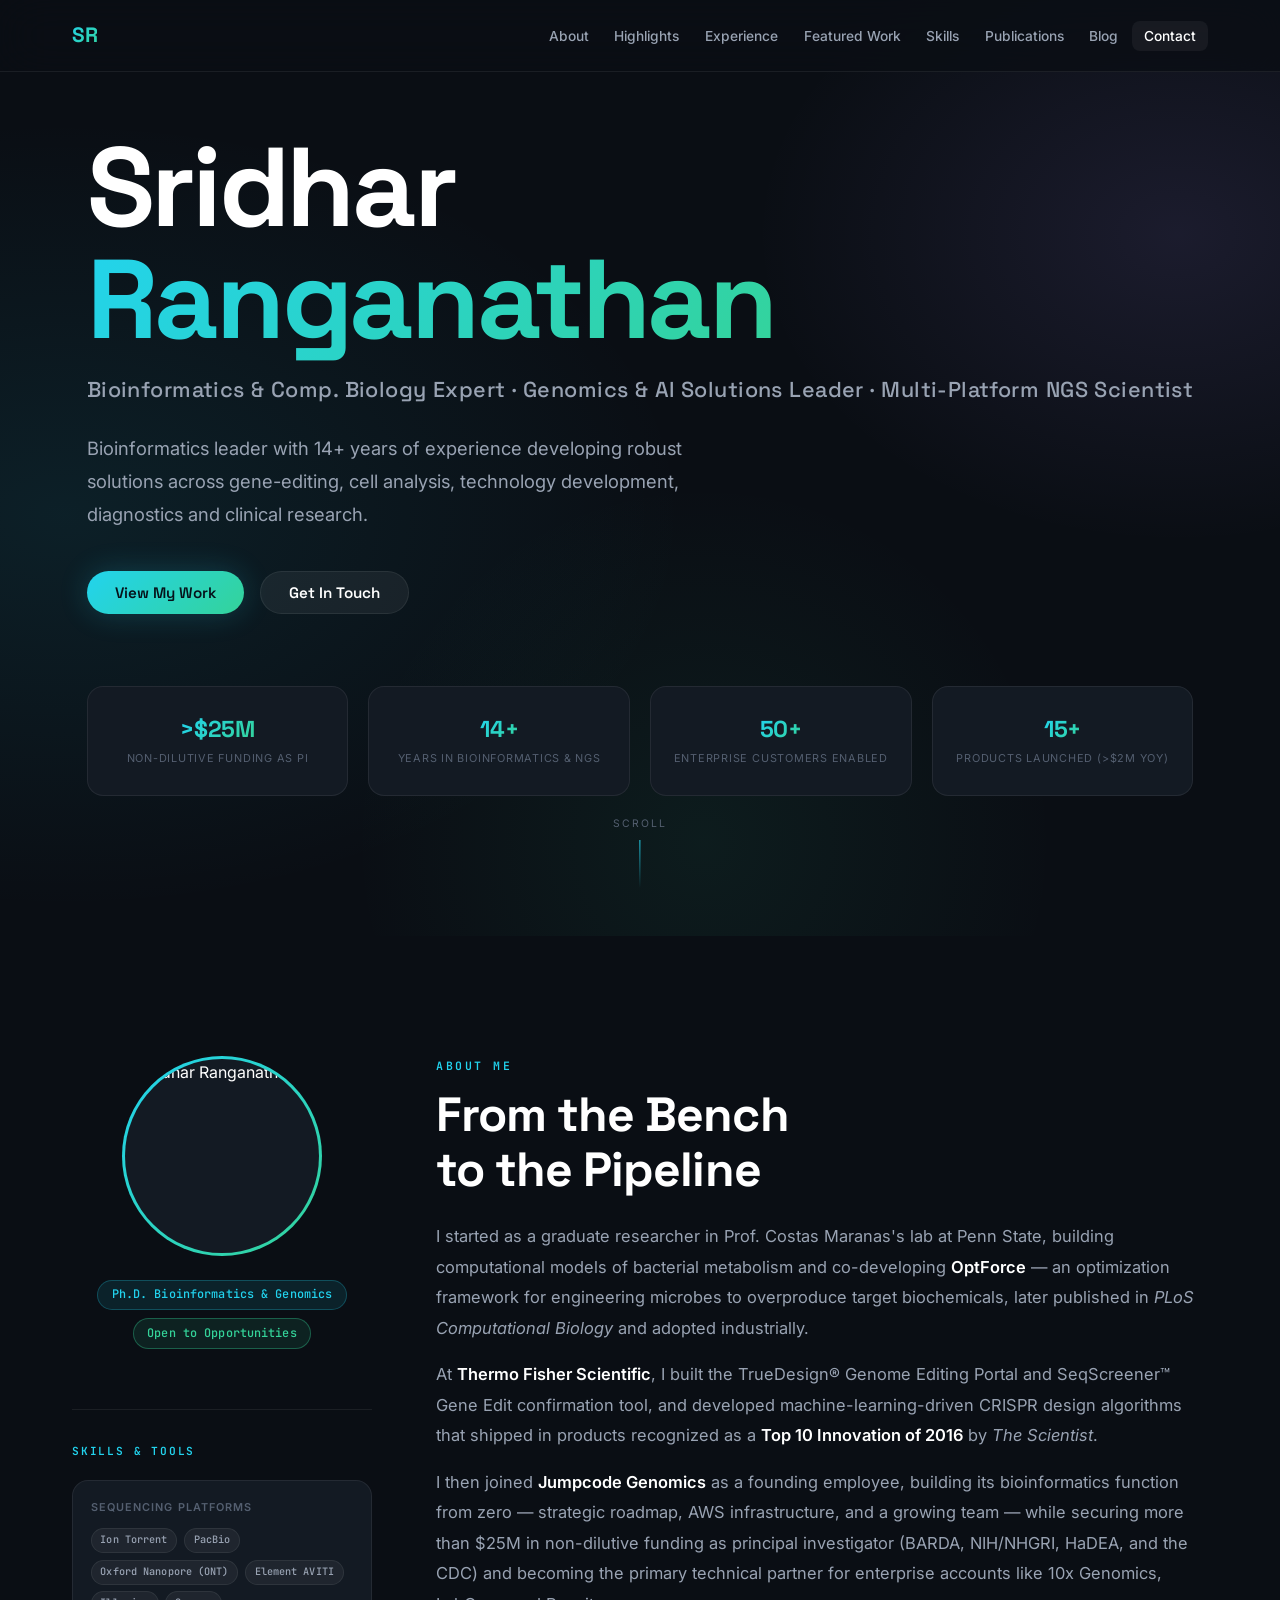
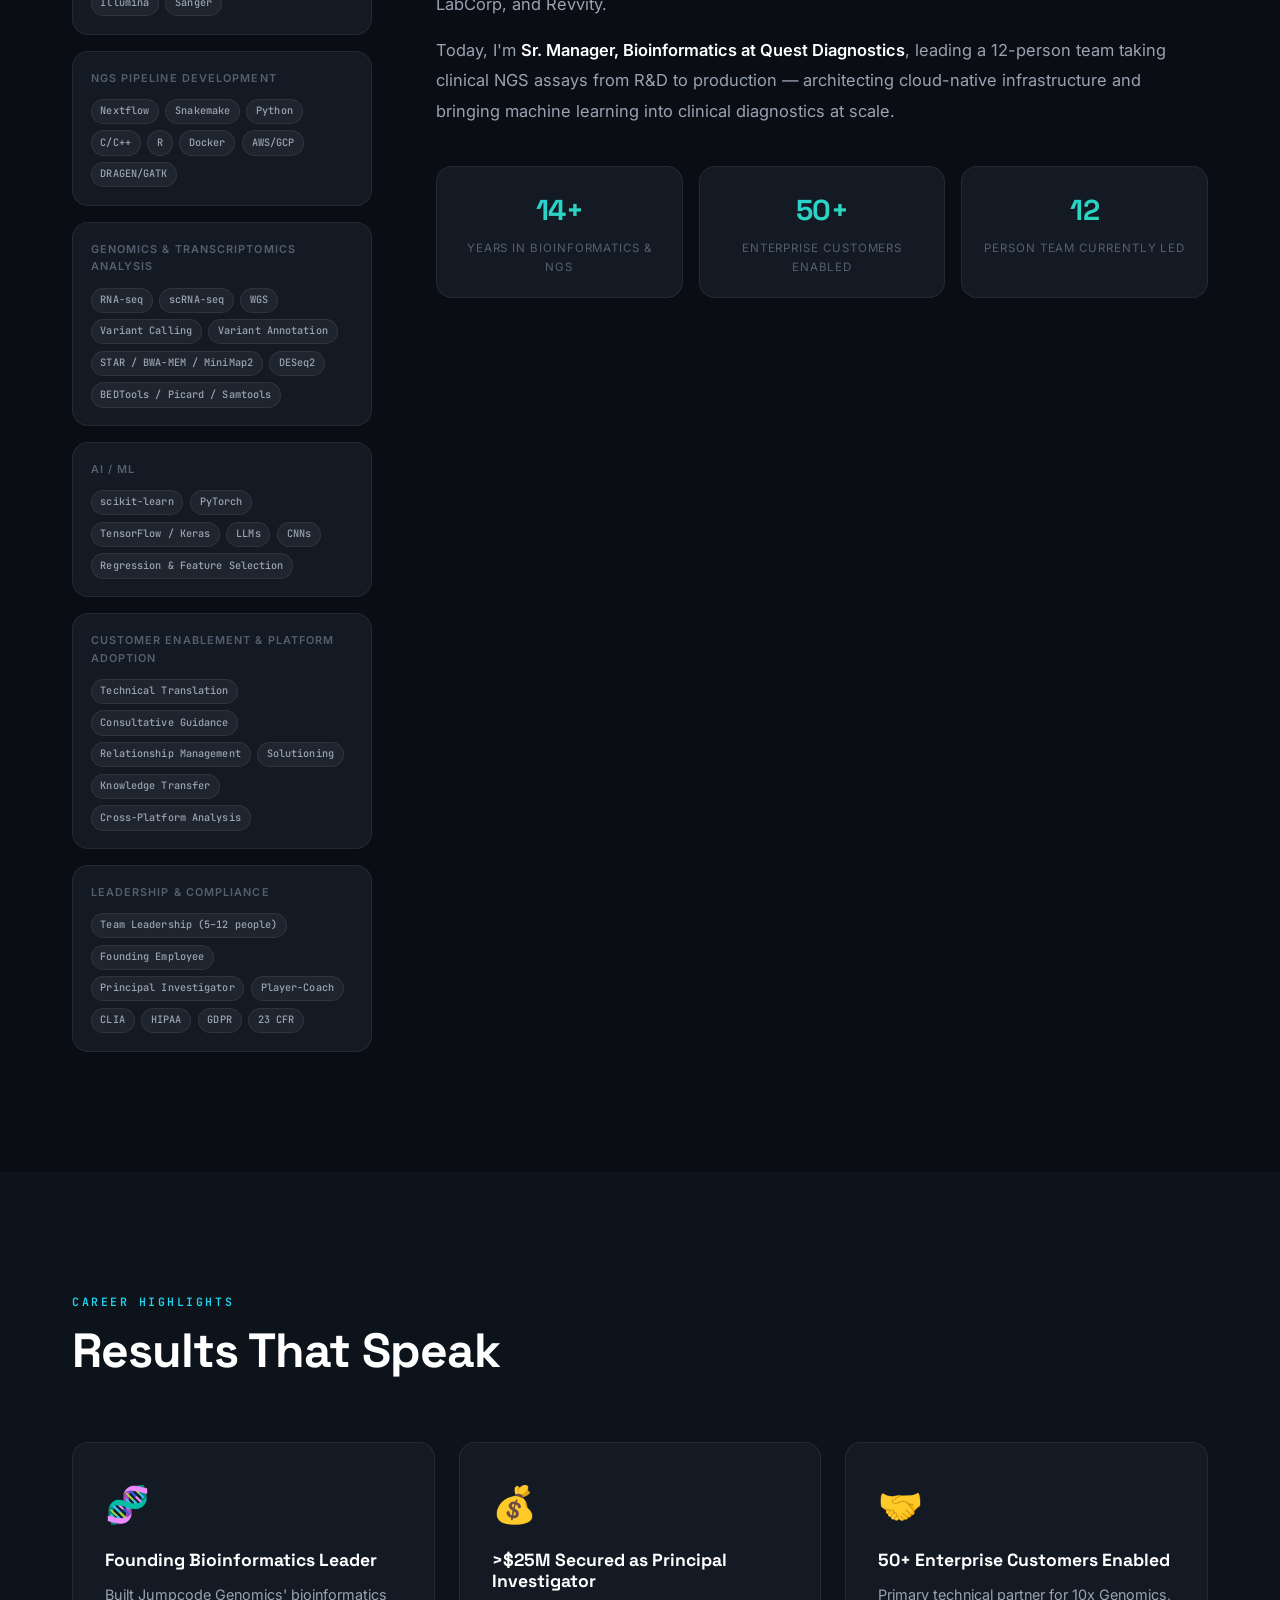
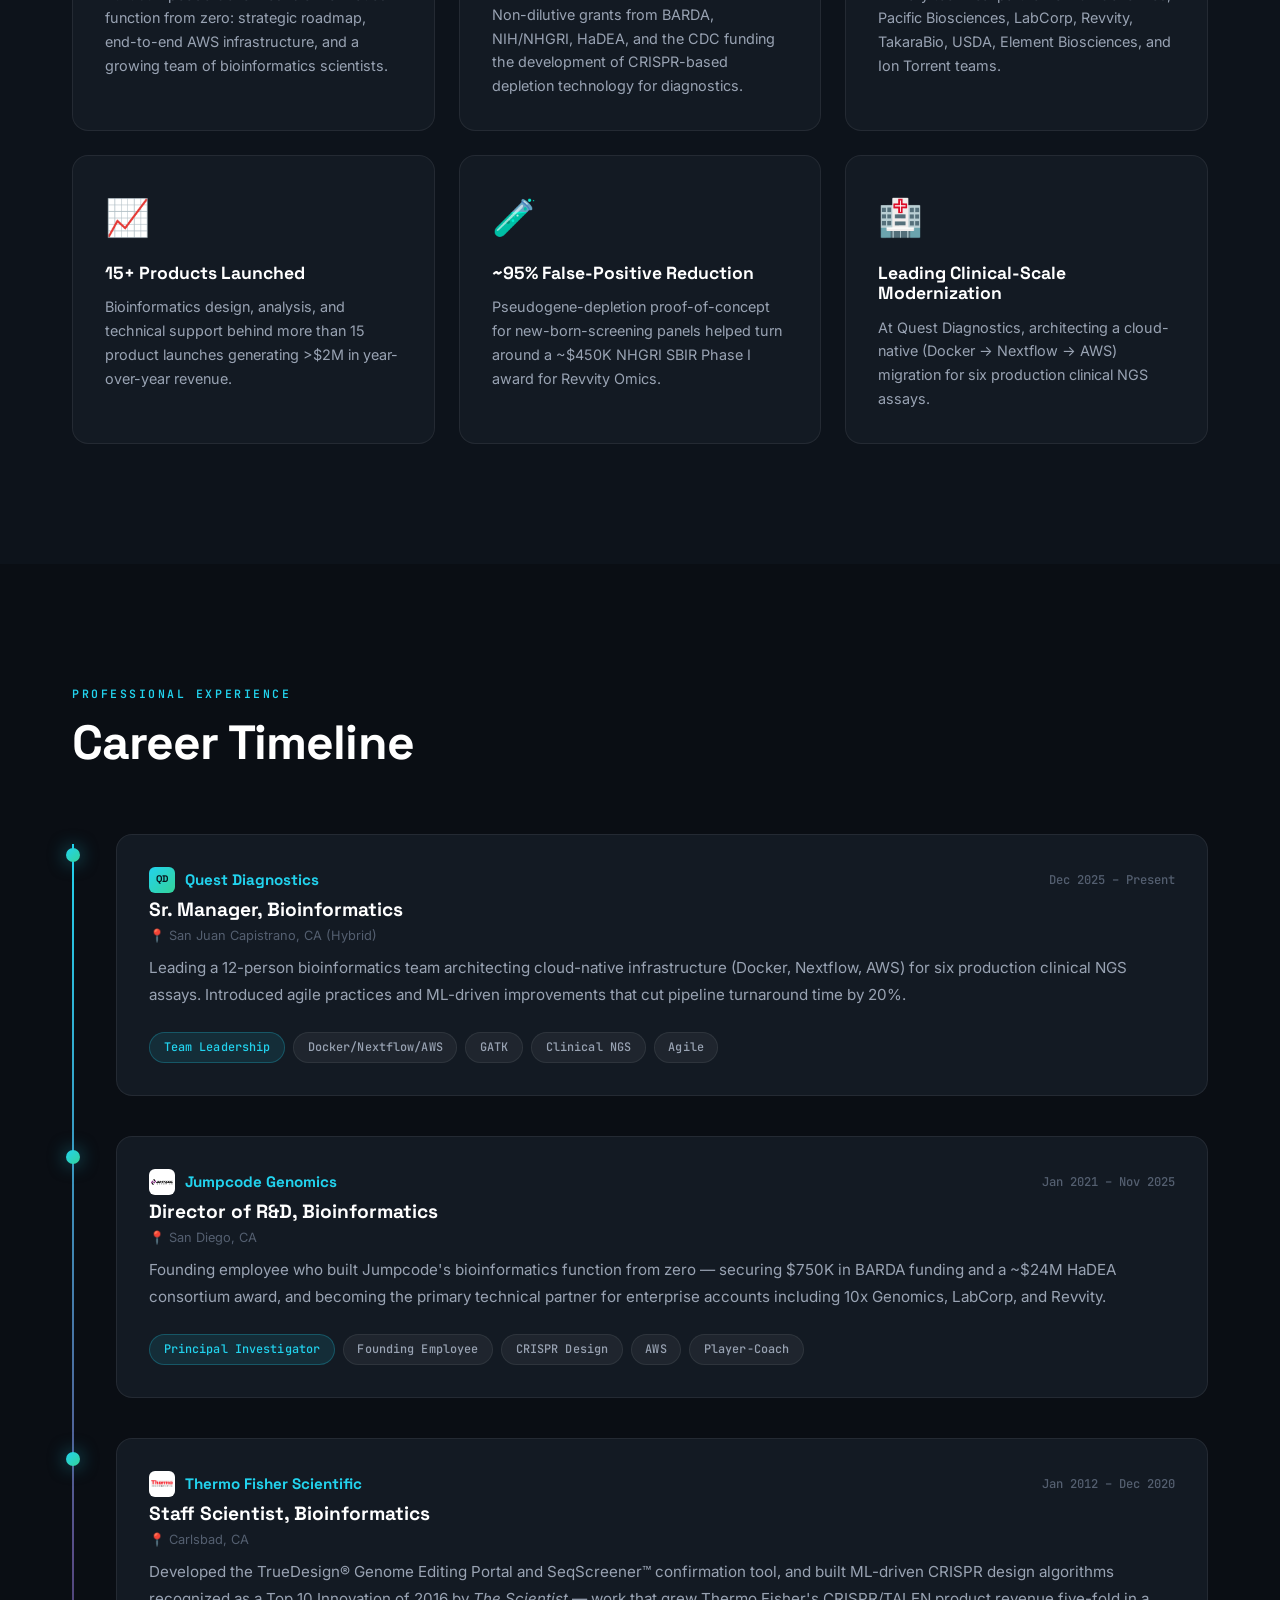
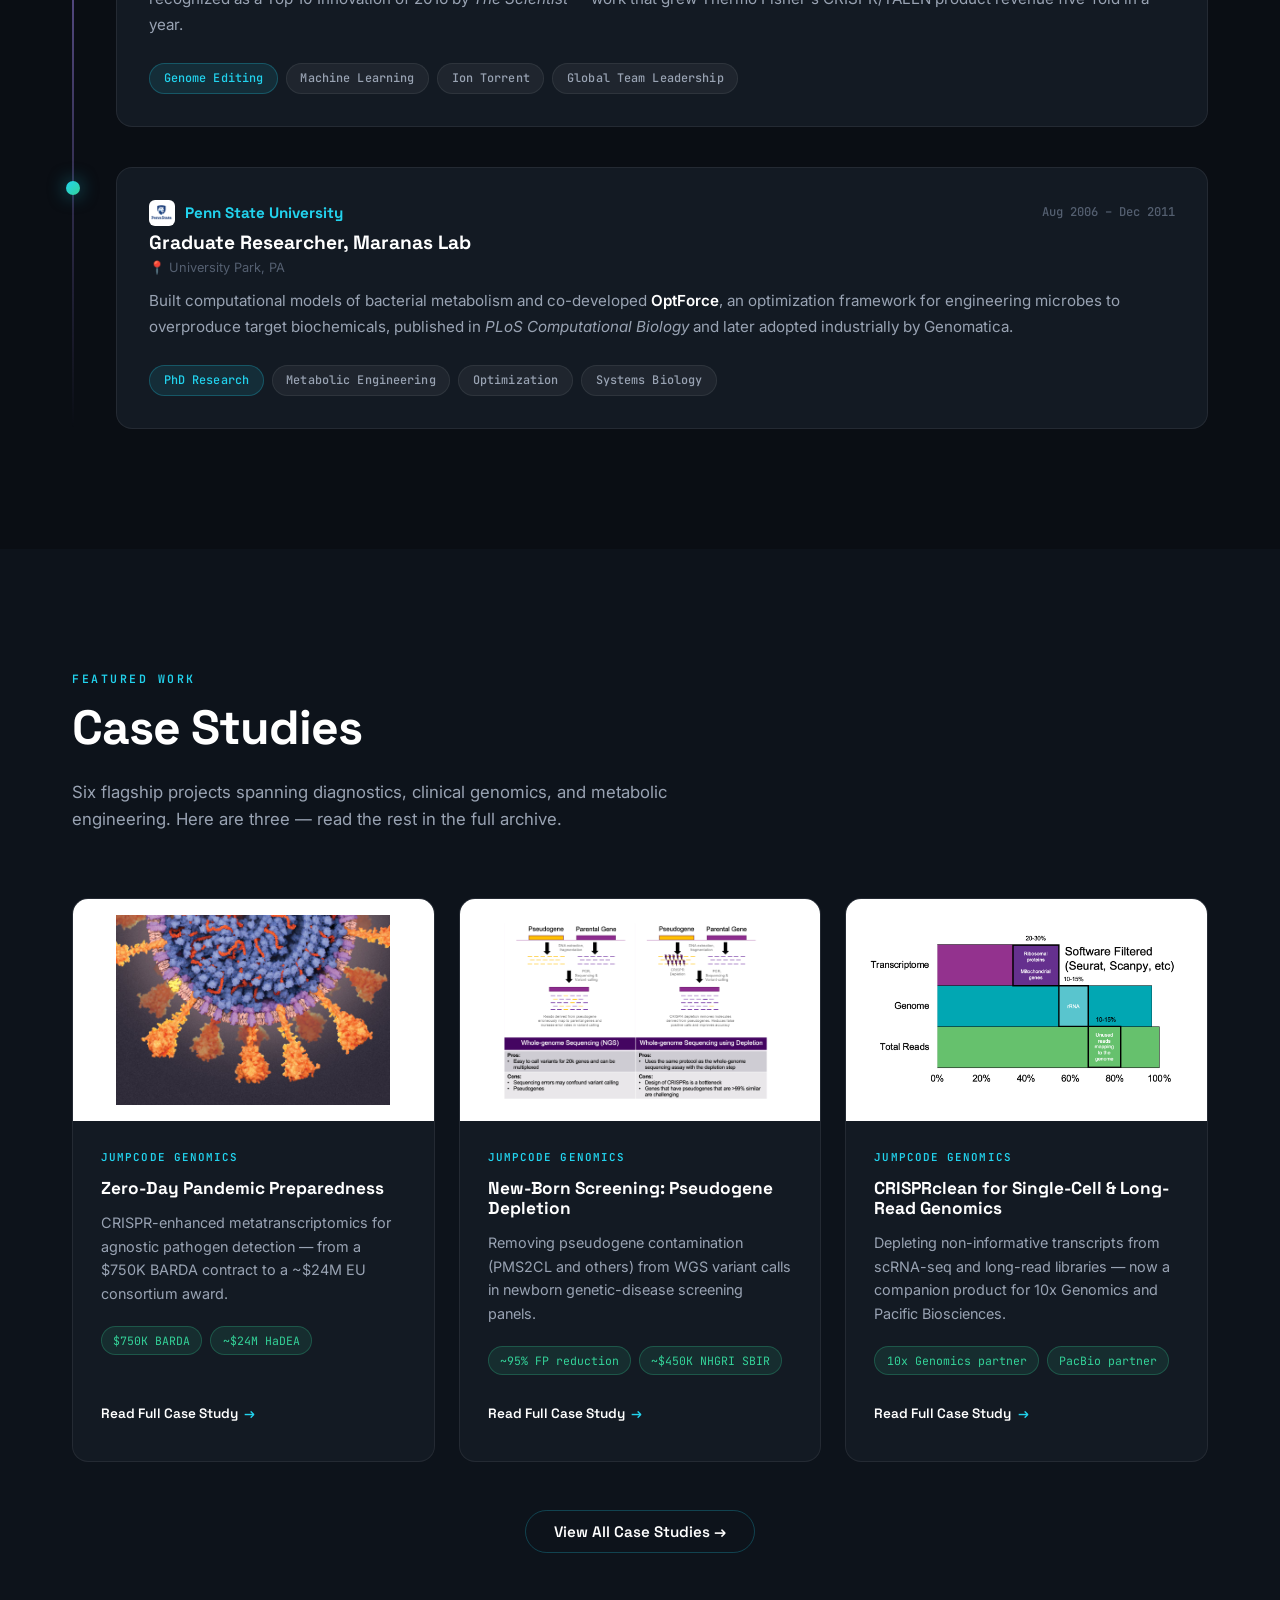
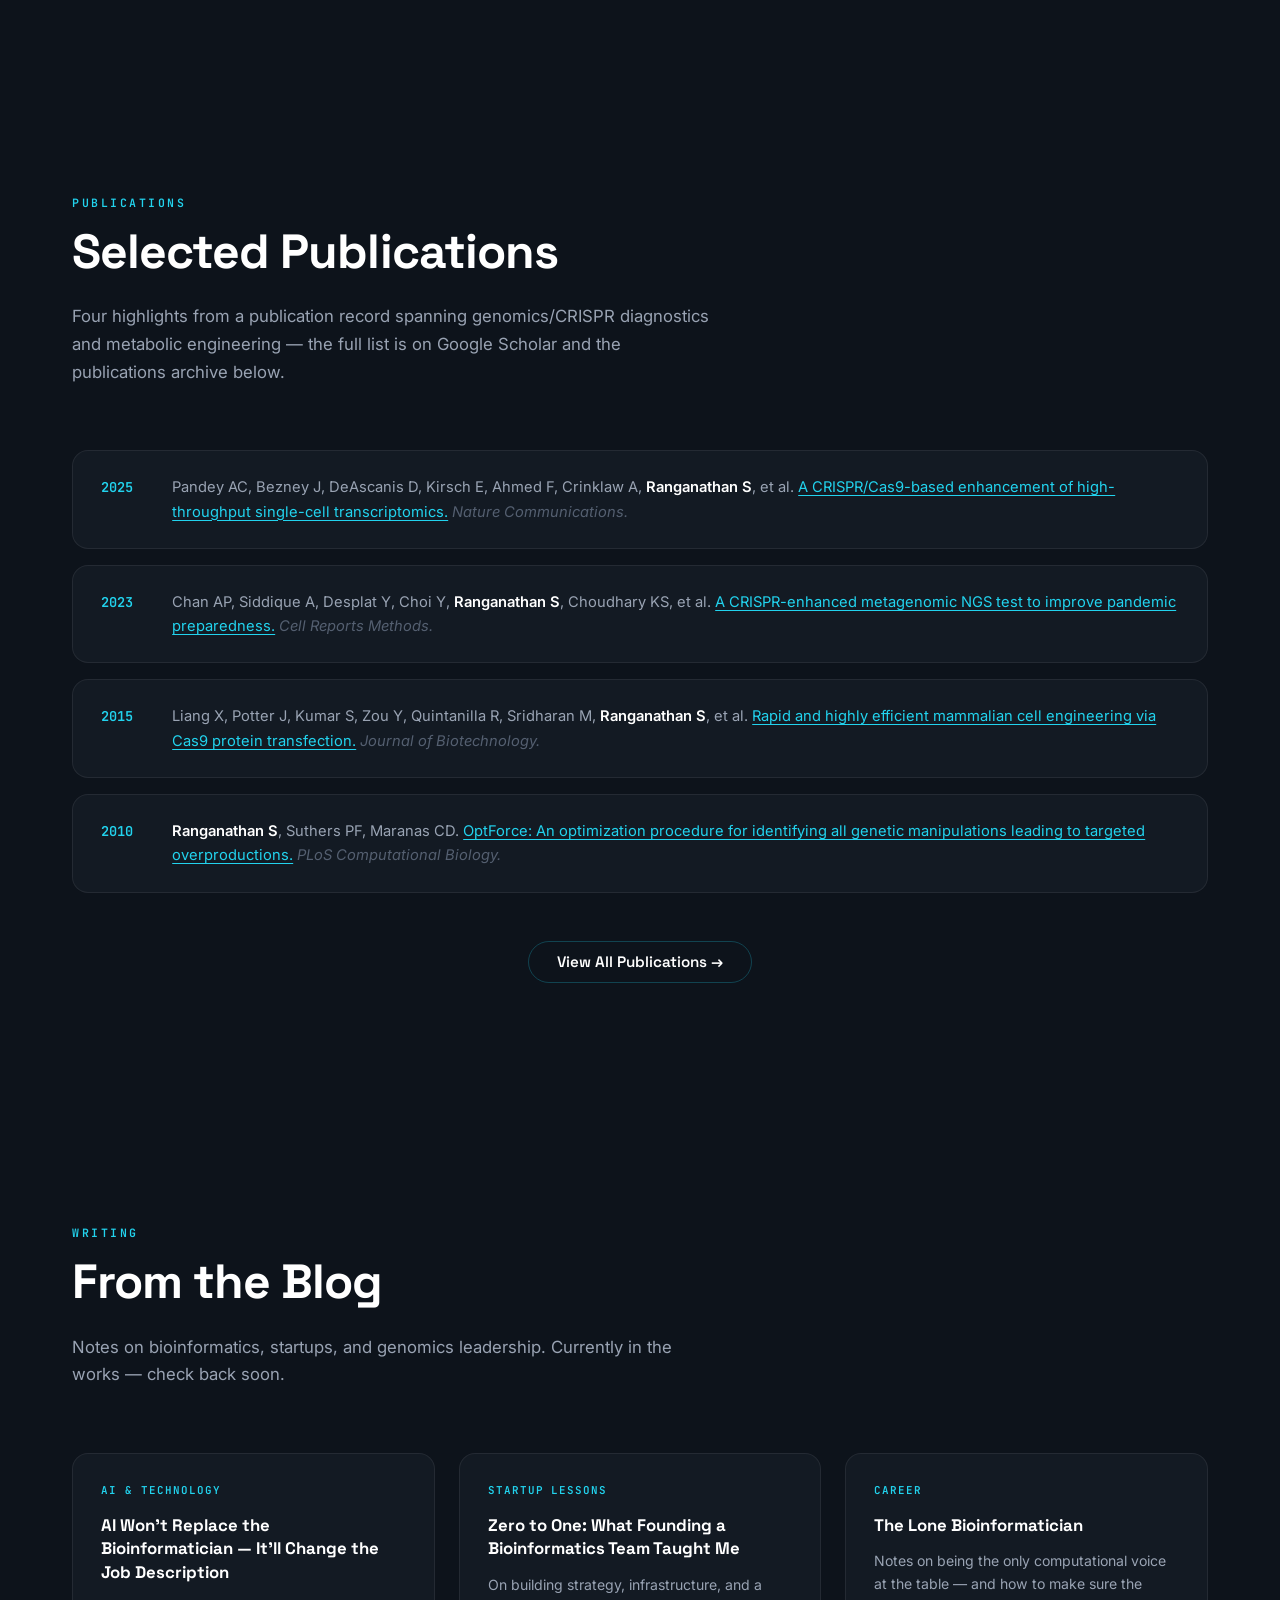
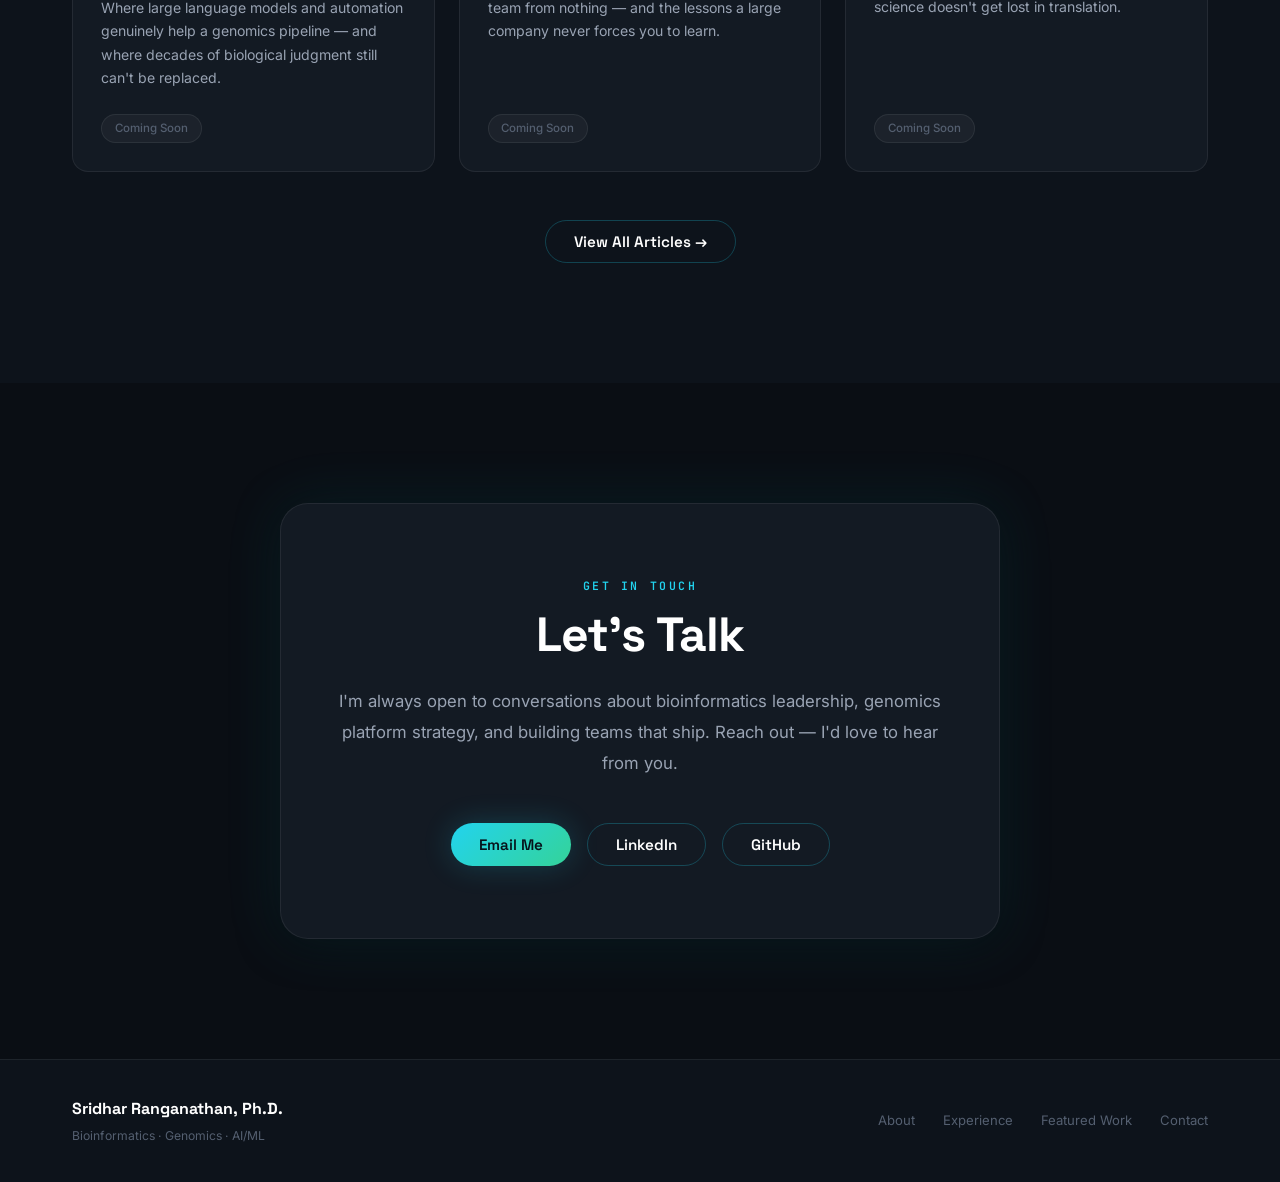
==== commit 6442e555: "Trim homepage length and simplify About/Experience/Hero - Hero: drop the current-employer badge, gen" ====
--- a/index.html
+++ b/index.html
@@ -36,11 +36,10 @@
   <section class="hero" id="hero">
     <div class="hero__bg"></div>
     <div class="hero__content container">
-      <div class="hero__badge reveal">&#129516; Sr. Manager, Bioinformatics &middot; Quest Diagnostics</div>
       <h1 class="hero__name reveal">Sridhar<br/><span class="gradient-text">Ranganathan</span></h1>
-      <p class="hero__title reveal">Bioinformatics & Comp. Biology Expert &middot; Genomics Solutions Leader &middot; Multi-Platform NGS Scientist</p>
+      <p class="hero__title reveal">Bioinformatics & Comp. Biology Expert &middot; Genomics &amp; AI Solutions Leader &middot; Multi-Platform NGS Scientist</p>
       <p class="hero__tagline reveal">
-        Bioinformatics leader with 14+ years of NGS platform experience &mdash; from Ion Torrent and PacBio to Oxford Nanopore and Element AVITI &mdash; building production-grade pipelines, leading teams, and enabling enterprise adoption of novel sequencing technologies.
+        Bioinformatics leader with 14+ years of experience developing robust solutions across gene-editing, cell analysis, technology development, diagnostics and clinical research.
       </p>
       <div class="hero__ctas reveal">
         <a href="#highlights" class="btn btn--primary">View My Work</a>
@@ -82,7 +81,89 @@
           </div>
           <div class="about__tags">
             <span class="tag tag--accent">Ph.D. Bioinformatics &amp; Genomics</span>
-            <span class="tag">Open to Opportunities</span>
+            <span class="tag tag--glow">Open to Opportunities</span>
+          </div>
+
+          <div class="about__skills" id="skills">
+            <div class="about__skills-title">Skills &amp; Tools</div>
+
+            <div class="skill-group">
+              <div class="skill-group__title">Sequencing Platforms</div>
+              <div class="skill-group__tags">
+                <span class="tag">Ion Torrent</span>
+                <span class="tag">PacBio</span>
+                <span class="tag">Oxford Nanopore (ONT)</span>
+                <span class="tag">Element AVITI</span>
+                <span class="tag">Illumina</span>
+                <span class="tag">Sanger</span>
+              </div>
+            </div>
+
+            <div class="skill-group">
+              <div class="skill-group__title">NGS Pipeline Development</div>
+              <div class="skill-group__tags">
+                <span class="tag">Nextflow</span>
+                <span class="tag">Snakemake</span>
+                <span class="tag">Python</span>
+                <span class="tag">C/C++</span>
+                <span class="tag">R</span>
+                <span class="tag">Docker</span>
+                <span class="tag">AWS/GCP</span>
+                <span class="tag">DRAGEN/GATK</span>
+              </div>
+            </div>
+
+            <div class="skill-group">
+              <div class="skill-group__title">Genomics &amp; Transcriptomics Analysis</div>
+              <div class="skill-group__tags">
+                <span class="tag">RNA-seq</span>
+                <span class="tag">scRNA-seq</span>
+                <span class="tag">WGS</span>
+                <span class="tag">Variant Calling</span>
+                <span class="tag">Variant Annotation</span>
+                <span class="tag">STAR / BWA-MEM / MiniMap2</span>
+                <span class="tag">DESeq2</span>
+                <span class="tag">BEDTools / Picard / Samtools</span>
+              </div>
+            </div>
+
+            <div class="skill-group">
+              <div class="skill-group__title">AI / ML</div>
+              <div class="skill-group__tags">
+                <span class="tag">scikit-learn</span>
+                <span class="tag">PyTorch</span>
+                <span class="tag">TensorFlow / Keras</span>
+                <span class="tag">LLMs</span>
+                <span class="tag">CNNs</span>
+                <span class="tag">Regression &amp; Feature Selection</span>
+              </div>
+            </div>
+
+            <div class="skill-group">
+              <div class="skill-group__title">Customer Enablement &amp; Platform Adoption</div>
+              <div class="skill-group__tags">
+                <span class="tag">Technical Translation</span>
+                <span class="tag">Consultative Guidance</span>
+                <span class="tag">Relationship Management</span>
+                <span class="tag">Solutioning</span>
+                <span class="tag">Knowledge Transfer</span>
+                <span class="tag">Cross-Platform Analysis</span>
+              </div>
+            </div>
+
+            <div class="skill-group">
+              <div class="skill-group__title">Leadership &amp; Compliance</div>
+              <div class="skill-group__tags">
+                <span class="tag">Team Leadership (5&ndash;12 people)</span>
+                <span class="tag">Founding Employee</span>
+                <span class="tag">Principal Investigator</span>
+                <span class="tag">Player-Coach</span>
+                <span class="tag">CLIA</span>
+                <span class="tag">HIPAA</span>
+                <span class="tag">GDPR</span>
+                <span class="tag">23 CFR</span>
+              </div>
+            </div>
           </div>
         </div>
 
@@ -115,31 +196,6 @@
               <span>Person Team Currently Led</span>
             </div>
           </div>
-
-          <div class="education">
-            <div class="education__title">Education</div>
-            <div class="education__item">
-              <div>
-                <span class="education__degree">Ph.D., Bioinformatics &amp; Genomics</span>
-                <span class="education__school">The Pennsylvania State University</span>
-              </div>
-              <span class="education__year">2011</span>
-            </div>
-            <div class="education__item">
-              <div>
-                <span class="education__degree">M.S., Industrial Engineering &amp; Operations Research</span>
-                <span class="education__school">The Pennsylvania State University</span>
-              </div>
-              <span class="education__year">2008</span>
-            </div>
-            <div class="education__item">
-              <div>
-                <span class="education__degree">B.Eng., Mechanical Engineering</span>
-                <span class="education__school">Anna University, Chennai, India</span>
-              </div>
-              <span class="education__year">2005</span>
-            </div>
-          </div>
         </div>
 
       </div>
@@ -218,14 +274,7 @@
             </div>
             <h3 class="timeline__role">Sr. Manager, Bioinformatics</h3>
             <p class="timeline__location">&#128205; San Juan Capistrano, CA (Hybrid)</p>
-            <p class="timeline__summary">Building and leading a 12-person bioinformatics team advancing clinical NGS assays from R&amp;D to production.</p>
-            <ul class="timeline__bullets">
-              <li>Manage a 12-person team of bioinformaticians and software engineers spanning R&amp;D, clinical labs, and IT</li>
-              <li>Architected cloud-native infrastructure migration for six production clinical assays (LiquidSEQ&trade;, Inherited Disease &amp; Carrier Screens, Solid TumorSEQ&trade;, Haystack&trade; WES &amp; MRD, QNatal&trade;) &mdash; containerizing pipelines in Docker, converting to Nextflow, and deploying on AWS</li>
-              <li>Leading R&amp;D to incorporate machine-learning methods into the QNatal&trade; pipeline for sex chromosome anomaly (SCA) detection in single and twin pregnancies</li>
-              <li>Introduced agile development methodology, achieving a 20% reduction in pipeline turnaround time and &gt;90% SLA performance</li>
-              <li>Executed analytical validation of GATK-based somatic variant calling for novel MPN gene panels against clinical reference standards</li>
-            </ul>
+            <p class="timeline__summary">Leading a 12-person bioinformatics team architecting cloud-native infrastructure (Docker, Nextflow, AWS) for six production clinical NGS assays. Introduced agile practices and ML-driven improvements that cut pipeline turnaround time by 20%.</p>
             <div class="timeline__tags">
               <span class="tag tag--accent">Team Leadership</span>
               <span class="tag">Docker/Nextflow/AWS</span>
@@ -249,14 +298,7 @@
             </div>
             <h3 class="timeline__role">Director of R&amp;D, Bioinformatics</h3>
             <p class="timeline__location">&#128205; San Diego, CA</p>
-            <p class="timeline__summary">Founding employee &mdash; built the strategic bioinformatics roadmap and end-to-end AWS infrastructure, then took on a dual role spanning commercial development and product adoption.</p>
-            <ul class="timeline__bullets">
-              <li>Primary technical bioinformatics partner for enterprise accounts including 10x Genomics, LabCorp, Revvity, and USDA &mdash; building customized integration workflows and onboarding protocols that drove CRISPRclean adoption across scRNA-seq, bulk RNA-seq, and spatial genomics</li>
-              <li>Co-led the competitive proposal that won a $750K BARDA contract for rapid NGS-based infectious disease detection, designing the full bioinformatics workflow for nanopore (ONT MinION) data as principal technical author</li>
-              <li>Executed development of an IVD instrument under a consortium-funded HaDEA grant (~$24M) incorporating CRISPRclean depletion and real-time base-calling from Illumina MiSeq i100 &mdash; part of a European pandemic-preparedness program</li>
-              <li>Partnered with Element Biosciences as bioinformatics solutions architect during AVITI's early platform development, designing custom RNA-seq characterization pipelines for FFPE samples</li>
-              <li>Generated proof-of-concept data eliminating pseudogene contamination in Revvity Omics' new-born-screening assay, instrumental in turning around a ~$450K NHGRI SBIR Phase I award</li>
-            </ul>
+            <p class="timeline__summary">Founding employee who built Jumpcode's bioinformatics function from zero &mdash; securing $750K in BARDA funding and a ~$24M HaDEA consortium award, and becoming the primary technical partner for enterprise accounts including 10x Genomics, LabCorp, and Revvity.</p>
             <div class="timeline__tags">
               <span class="tag tag--accent">Principal Investigator</span>
               <span class="tag">Founding Employee</span>
@@ -280,14 +322,7 @@
             </div>
             <h3 class="timeline__role">Staff Scientist, Bioinformatics</h3>
             <p class="timeline__location">&#128205; Carlsbad, CA</p>
-            <p class="timeline__summary">Developed genomics algorithms for CRISPR genome-editing design, leveraging Ion Torrent partnerships to integrate cell-engineering and genomics workflows.</p>
-            <ul class="timeline__bullets">
-              <li>Developed the TrueDesign&reg; Genome Editing Portal and the SeqScreener&trade; Gene Edit confirmation tool used by Thermo Fisher's gene-editing customers</li>
-              <li>Deployed feature-based machine-learning methods for CRISPR gRNA design supporting LentiArray&trade; CRISPR and TrueGuide&reg; Synthetic gRNA libraries &mdash; named a <strong>Top 10 Innovation of 2016</strong> by <em>The Scientist</em></li>
-              <li>Built an integrated multi-omics analysis platform (WGS, Guide-Seq, ATAC-seq, flow cytometry) for CRISPR-edited cell-line characterization</li>
-              <li>Led global bioinformatics engineering teams developing Ion Torrent NGS analysis pipelines from research to commercial release</li>
-              <li>Led cross-functional teams with scientists, product managers, and regulatory stakeholders to accelerate CRISPR reagent and sequencing product launches</li>
-            </ul>
+            <p class="timeline__summary">Developed the TrueDesign&reg; Genome Editing Portal and SeqScreener&trade; confirmation tool, and built ML-driven CRISPR design algorithms recognized as a Top 10 Innovation of 2016 by <em>The Scientist</em> &mdash; work that grew Thermo Fisher's CRISPR/TALEN product revenue five-fold in a year.</p>
             <div class="timeline__tags">
               <span class="tag tag--accent">Genome Editing</span>
               <span class="tag">Machine Learning</span>
@@ -310,12 +345,7 @@
             </div>
             <h3 class="timeline__role">Graduate Researcher, Maranas Lab</h3>
             <p class="timeline__location">&#128205; University Park, PA</p>
-            <p class="timeline__summary">Developed computational models of bacterial metabolism and optimization frameworks for metabolic engineering in Prof. Costas D. Maranas's group.</p>
-            <ul class="timeline__bullets">
-              <li>Built computational models of bacterial metabolism from genomics, transcriptomics, and metabolomics data</li>
-              <li>Co-developed <strong>OptForce</strong>, an optimization framework identifying the minimal set of genetic interventions needed to overproduce target biochemicals &mdash; published in <em>PLoS Computational Biology</em> (2010)</li>
-              <li>Framework adopted industrially, including by Genomatica for engineering E. coli strains that produce 1,4-butanediol (BDO)</li>
-            </ul>
+            <p class="timeline__summary">Built computational models of bacterial metabolism and co-developed <strong>OptForce</strong>, an optimization framework for engineering microbes to overproduce target biochemicals, published in <em>PLoS Computational Biology</em> and later adopted industrially by Genomatica.</p>
             <div class="timeline__tags">
               <span class="tag tag--accent">PhD Research</span>
               <span class="tag">Metabolic Engineering</span>
@@ -396,97 +426,6 @@
     </div>
   </section>
 
-  <!-- ═══════════════════════ SKILLS ═══════════════════════ -->
-  <section class="section" id="skills">
-    <div class="container">
-      <div class="section__header reveal">
-        <div class="section__label">Skills &amp; Tools</div>
-        <h2 class="section__title">Technical Toolkit</h2>
-      </div>
-      <div class="skills__grid">
-
-        <div class="skill-group reveal">
-          <div class="skill-group__title">Sequencing Platforms</div>
-          <div class="skill-group__tags">
-            <span class="tag">Ion Torrent</span>
-            <span class="tag">PacBio</span>
-            <span class="tag">Oxford Nanopore (ONT)</span>
-            <span class="tag">Element AVITI</span>
-            <span class="tag">Illumina</span>
-            <span class="tag">Sanger</span>
-          </div>
-        </div>
-
-        <div class="skill-group reveal">
-          <div class="skill-group__title">NGS Pipeline Development</div>
-          <div class="skill-group__tags">
-            <span class="tag">Nextflow</span>
-            <span class="tag">Snakemake</span>
-            <span class="tag">Python</span>
-            <span class="tag">C/C++</span>
-            <span class="tag">R</span>
-            <span class="tag">Docker</span>
-            <span class="tag">AWS/GCP</span>
-            <span class="tag">DRAGEN/GATK</span>
-          </div>
-        </div>
-
-        <div class="skill-group reveal">
-          <div class="skill-group__title">Genomics &amp; Transcriptomics Analysis</div>
-          <div class="skill-group__tags">
-            <span class="tag">RNA-seq</span>
-            <span class="tag">scRNA-seq</span>
-            <span class="tag">WGS</span>
-            <span class="tag">Variant Calling</span>
-            <span class="tag">Variant Annotation</span>
-            <span class="tag">STAR / BWA-MEM / MiniMap2</span>
-            <span class="tag">DESeq2</span>
-            <span class="tag">BEDTools / Picard / Samtools</span>
-          </div>
-        </div>
-
-        <div class="skill-group reveal">
-          <div class="skill-group__title">AI / ML</div>
-          <div class="skill-group__tags">
-            <span class="tag">scikit-learn</span>
-            <span class="tag">PyTorch</span>
-            <span class="tag">TensorFlow / Keras</span>
-            <span class="tag">LLMs</span>
-            <span class="tag">CNNs</span>
-            <span class="tag">Regression &amp; Feature Selection</span>
-          </div>
-        </div>
-
-        <div class="skill-group reveal">
-          <div class="skill-group__title">Customer Enablement &amp; Platform Adoption</div>
-          <div class="skill-group__tags">
-            <span class="tag">Technical Translation</span>
-            <span class="tag">Consultative Guidance</span>
-            <span class="tag">Relationship Management</span>
-            <span class="tag">Solutioning</span>
-            <span class="tag">Knowledge Transfer</span>
-            <span class="tag">Cross-Platform Analysis</span>
-          </div>
-        </div>
-
-        <div class="skill-group reveal">
-          <div class="skill-group__title">Leadership &amp; Compliance</div>
-          <div class="skill-group__tags">
-            <span class="tag">Team Leadership (5&ndash;12 people)</span>
-            <span class="tag">Founding Employee</span>
-            <span class="tag">Principal Investigator</span>
-            <span class="tag">Player-Coach</span>
-            <span class="tag">CLIA</span>
-            <span class="tag">HIPAA</span>
-            <span class="tag">GDPR</span>
-            <span class="tag">23 CFR</span>
-          </div>
-        </div>
-
-      </div>
-    </div>
-  </section>
-
   <!-- ═══════════════════════ PUBLICATIONS & PRESS ═══════════════════════ -->
   <section class="section section--dark" id="publications">
     <div class="container">
@@ -571,32 +510,6 @@
 
       <div class="blog__see-all reveal">
         <a href="blog/index.html" class="btn btn--outline">View All Articles &rarr;</a>
-      </div>
-    </div>
-  </section>
-
-  <!-- ═══════════════════════ SIDE PROJECTS ═══════════════════════ -->
-  <section class="section" id="projects">
-    <div class="container">
-      <div class="section__header reveal">
-        <div class="section__label">Side Projects</div>
-        <h2 class="section__title">On GitHub</h2>
-      </div>
-      <div class="side-projects__grid">
-        <div class="side-project-card reveal">
-          <div class="side-project-card__title">
-            <a href="https://github.com/sridhar-rg/crispr-design-depletion-dnaseq" target="_blank" rel="noopener noreferrer">crispr-design-depletion-dnaseq</a>
-            <span class="tag">Python</span>
-          </div>
-          <p>Bioinformatics methods to design CRISPRs for DNA sequencing depletion applications.</p>
-        </div>
-        <div class="side-project-card reveal">
-          <div class="side-project-card__title">
-            <a href="https://github.com/sridhar-rg/sridhar-rg.github.io" target="_blank" rel="noopener noreferrer">sridhar-rg.github.io</a>
-            <span class="tag">HTML/CSS/JS</span>
-          </div>
-          <p>The source for this site &mdash; a from-scratch, single-page portfolio built without any front-end framework.</p>
-        </div>
       </div>
     </div>
   </section>
@@ -630,7 +543,6 @@
         <a href="#about">About</a>
         <a href="#experience">Experience</a>
         <a href="#work">Featured Work</a>
-        <a href="#projects">Projects</a>
         <a href="#contact">Contact</a>
       </div>
     </div>
--- a/styles.css
+++ b/styles.css
@@ -181,6 +181,7 @@
   font-size: 0.74rem;
   font-weight: 500;
   letter-spacing: 0.01em;
+  white-space: nowrap;
   background: rgba(255, 255, 255, 0.05);
   color: var(--text-secondary);
   border: 1px solid var(--border);
@@ -189,6 +190,16 @@
   background: rgba(34, 211, 238, 0.1);
   color: var(--accent-teal);
   border-color: var(--border-accent);
+}
+.tag--glow {
+  background: rgba(52, 211, 153, 0.1);
+  color: var(--accent-emerald);
+  border-color: rgba(52, 211, 153, 0.35);
+  animation: tagGlow 2.4s ease-in-out infinite;
+}
+@keyframes tagGlow {
+  0%, 100% { box-shadow: 0 0 6px rgba(52, 211, 153, 0.25); }
+  50%      { box-shadow: 0 0 16px rgba(52, 211, 153, 0.6); }
 }
 
 /* ─── Scroll Reveal ─── */
@@ -440,8 +451,8 @@
 
 .about__grid {
   display: grid;
-  grid-template-columns: 240px 1fr;
-  gap: 5rem;
+  grid-template-columns: 300px 1fr;
+  gap: 4rem;
   align-items: start;
 }
 .about__visual {
@@ -525,46 +536,38 @@
   display: block;
 }
 
-/* ── Education mini-list (nested in About) ── */
-.education {
-  margin-top: 2.75rem;
-  padding-top: 2.25rem;
+/* ── Skills & Tools (nested in About, under the avatar) ── */
+.about__skills {
+  margin-top: 2.25rem;
+  padding-top: 2rem;
   border-top: 1px solid var(--border);
-}
-.education__title {
+  width: 100%;
+  display: flex;
+  flex-direction: column;
+  gap: 1rem;
+}
+.about__skills-title {
   font-family: var(--font-mono);
-  font-size: 0.72rem;
+  font-size: 0.7rem;
   font-weight: 600;
-  letter-spacing: 0.18em;
+  letter-spacing: 0.16em;
   text-transform: uppercase;
   color: var(--accent-teal);
-  margin-bottom: 1.1rem;
-}
-.education__item {
-  display: flex;
-  justify-content: space-between;
-  align-items: baseline;
-  gap: 1rem;
-  padding: 0.7rem 0;
-  border-bottom: 1px solid var(--border);
-}
-.education__item:last-child { border-bottom: none; }
-.education__degree {
-  color: var(--text-primary);
-  font-weight: 600;
-  font-size: 0.95rem;
-}
-.education__school {
-  color: var(--text-secondary);
-  font-size: 0.85rem;
-  display: block;
-  margin-top: 0.15rem;
-}
-.education__year {
-  font-family: var(--font-mono);
-  color: var(--text-muted);
-  font-size: 0.8rem;
-  white-space: nowrap;
+  margin-bottom: 0.25rem;
+}
+.about__skills .skill-group {
+  padding: 1.1rem 1.1rem;
+}
+.about__skills .skill-group__title {
+  font-size: 0.68rem;
+  margin-bottom: 0.7rem;
+}
+.about__skills .skill-group__tags {
+  gap: 0.4rem;
+}
+.about__skills .skill-group__tags .tag {
+  font-size: 0.64rem;
+  padding: 0.2rem 0.55rem;
 }
 
 
@@ -713,22 +716,11 @@
   margin-bottom: 0.6rem;
 }
 .timeline__summary {
-  font-size: 0.88rem;
-  font-style: italic;
+  font-size: 0.95rem;
   color: var(--text-secondary);
-  margin-bottom: 1.1rem;
-}
-.timeline__bullets {
-  padding-left: 1.2rem;
+  line-height: 1.75;
   margin-bottom: 1.5rem;
 }
-.timeline__bullets li {
-  color: var(--text-secondary);
-  font-size: 0.92rem;
-  margin-bottom: 0.55rem;
-  line-height: 1.65;
-}
-.timeline__bullets li::marker { color: var(--accent-teal); }
 .timeline__tags {
   display: flex;
   flex-wrap: wrap;
@@ -1070,14 +1062,9 @@
 
 
 /* ══════════════════════════════════════════
-   SKILLS
-══════════════════════════════════════════ */
-
-.skills__grid {
-  display: grid;
-  grid-template-columns: repeat(2, 1fr);
-  gap: 1.5rem;
-}
+   SKILLS (used inside About sidebar, see .about__skills)
+══════════════════════════════════════════ */
+
 .skill-group {
   padding: 2rem;
   background: var(--bg-card);
@@ -1175,42 +1162,6 @@
   font-family: var(--font-body);
   padding: 0.45rem 1rem;
 }
-
-
-/* ══════════════════════════════════════════
-   SIDE PROJECTS
-══════════════════════════════════════════ */
-
-.side-projects__grid {
-  display: grid;
-  grid-template-columns: repeat(2, 1fr);
-  gap: 1.5rem;
-}
-.side-project-card {
-  padding: 1.75rem;
-  background: var(--bg-card);
-  border: 1px solid var(--border);
-  border-radius: var(--radius);
-  transition: var(--transition);
-}
-.side-project-card:hover {
-  border-color: var(--border-accent);
-  transform: translateY(-4px);
-  box-shadow: var(--shadow-accent);
-}
-.side-project-card__title {
-  display: flex;
-  align-items: center;
-  justify-content: space-between;
-  gap: 0.75rem;
-  font-family: var(--font-mono);
-  font-size: 0.95rem;
-  color: var(--text-primary);
-  margin-bottom: 0.6rem;
-}
-.side-project-card__title a { color: var(--text-primary); }
-.side-project-card__title a:hover { color: var(--accent-teal); }
-.side-project-card p { font-size: 0.88rem; margin-bottom: 0; }
 
 
 /* ══════════════════════════════════════════
@@ -1371,7 +1322,7 @@
   .work__grid            { grid-template-columns: repeat(2, 1fr); }
   .hero__metrics         { grid-template-columns: repeat(2, 1fr); }
   .hero__scroll-hint     { display: none; }
-  .about__grid           { grid-template-columns: 200px 1fr; gap: 3rem; }
+  .about__grid           { grid-template-columns: 260px 1fr; gap: 3rem; }
   .more-case__grid,
   .blog__grid,
   .blog-listing__grid   { grid-template-columns: repeat(2, 1fr); }
@@ -1399,10 +1350,7 @@
   }
 
   .about__grid { grid-template-columns: 1fr; gap: 2.5rem; }
-  .about__visual { flex-direction: row; flex-wrap: wrap; justify-content: center; position: static; }
-
-  .skills__grid,
-  .side-projects__grid { grid-template-columns: 1fr; }
+  .about__visual { flex-direction: column; position: static; }
 
   .highlights__grid,
   .work__grid,
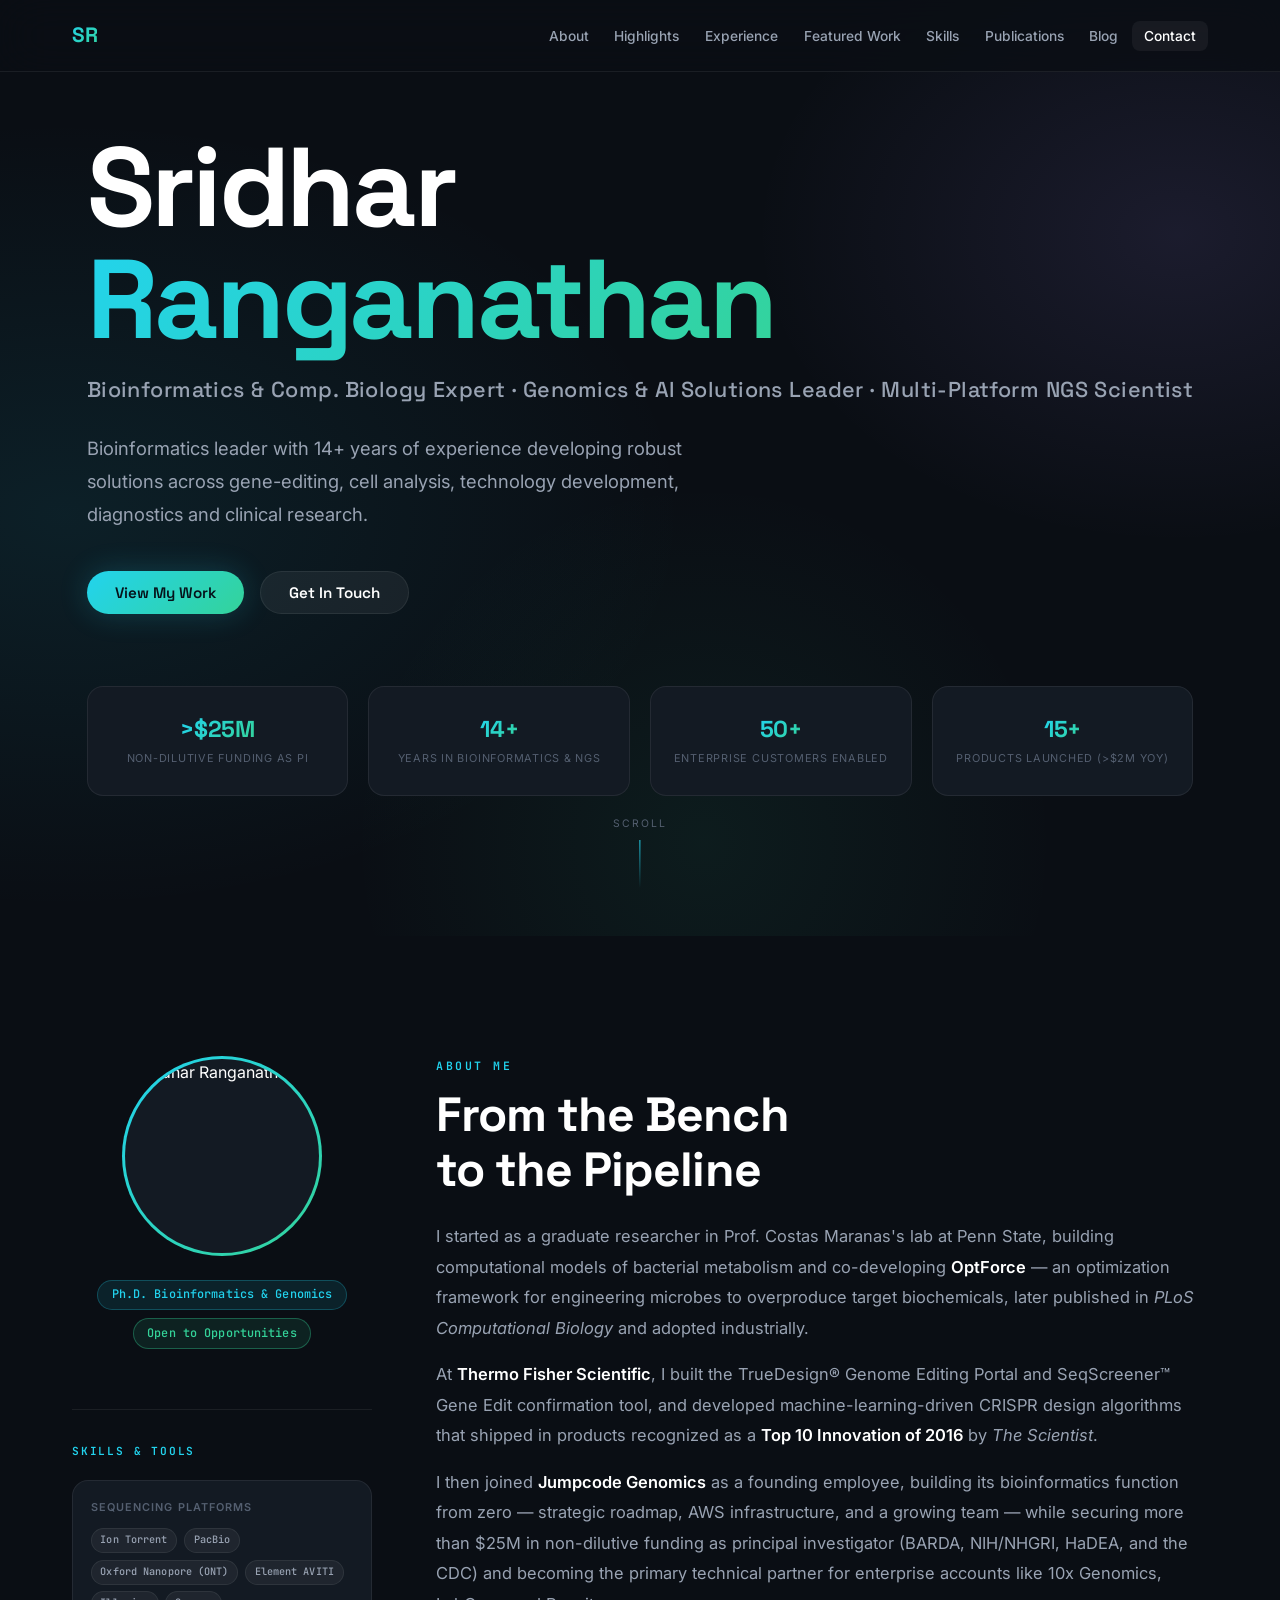
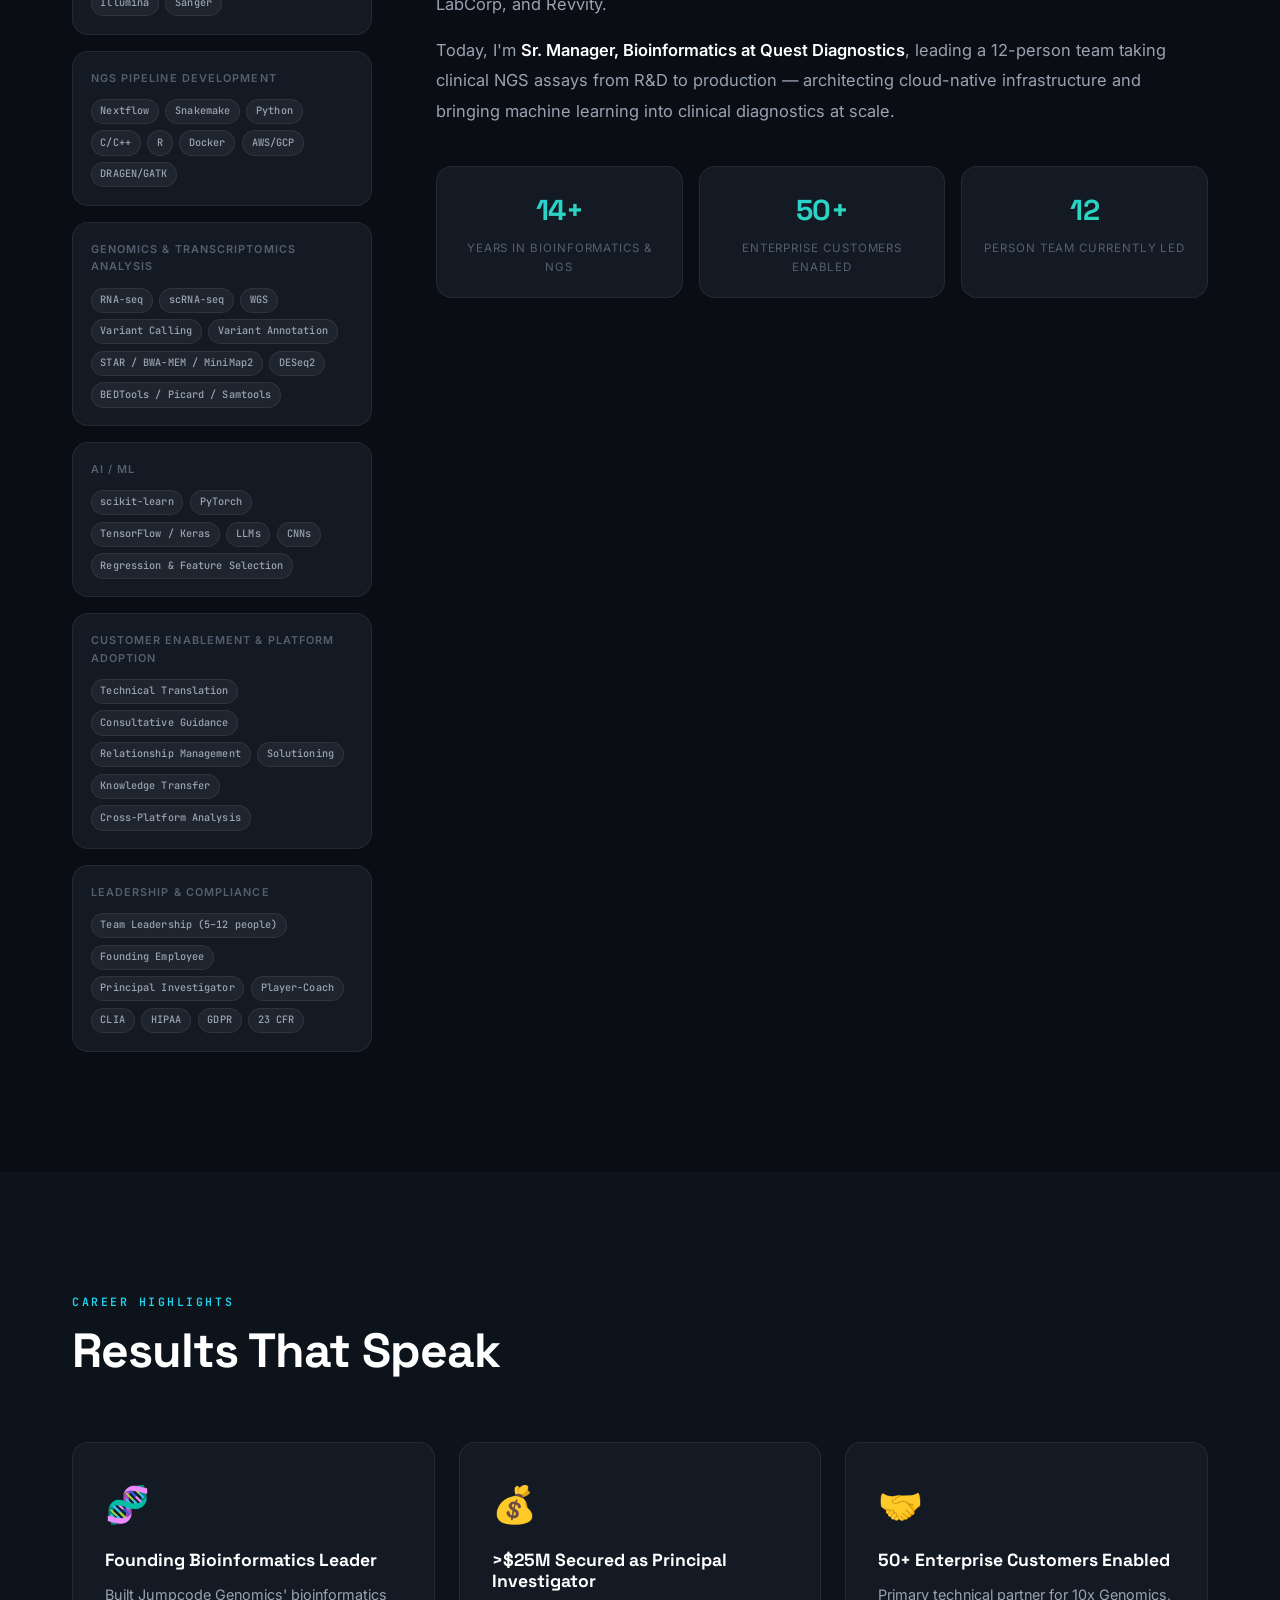
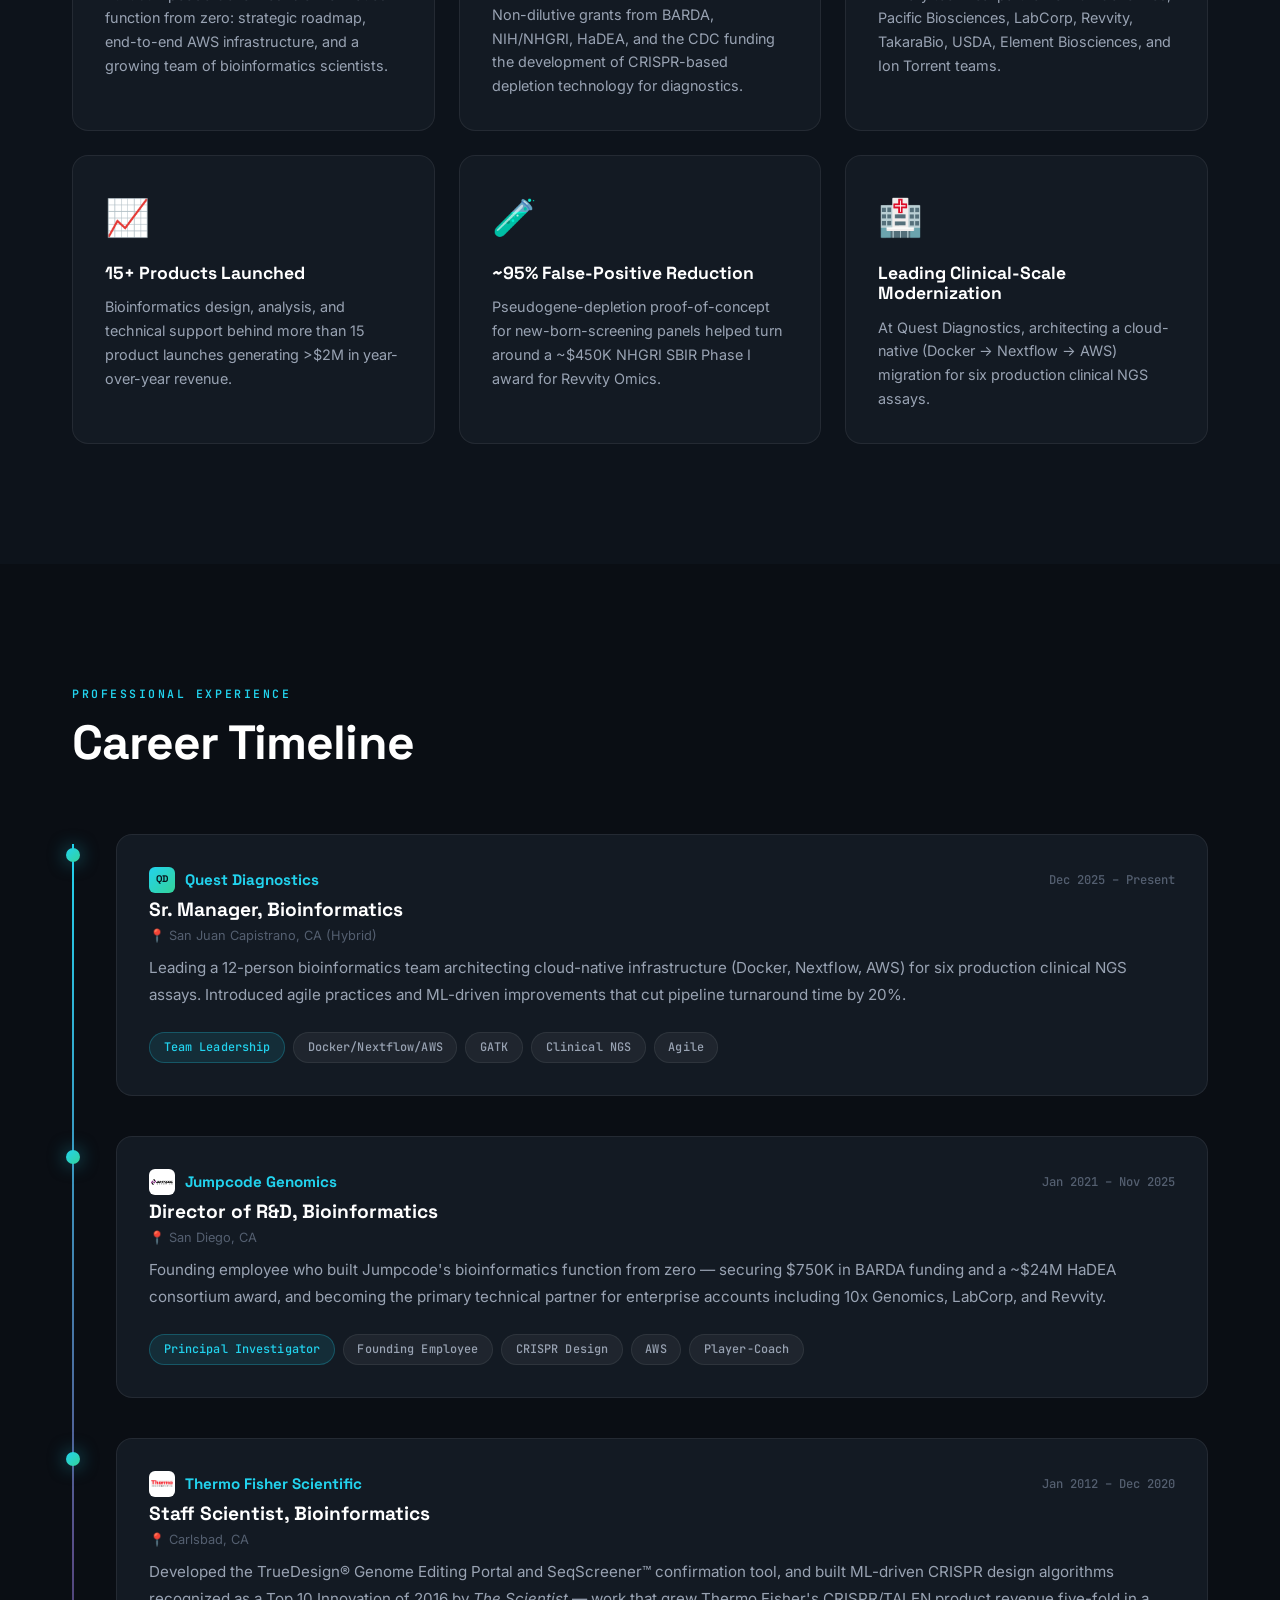
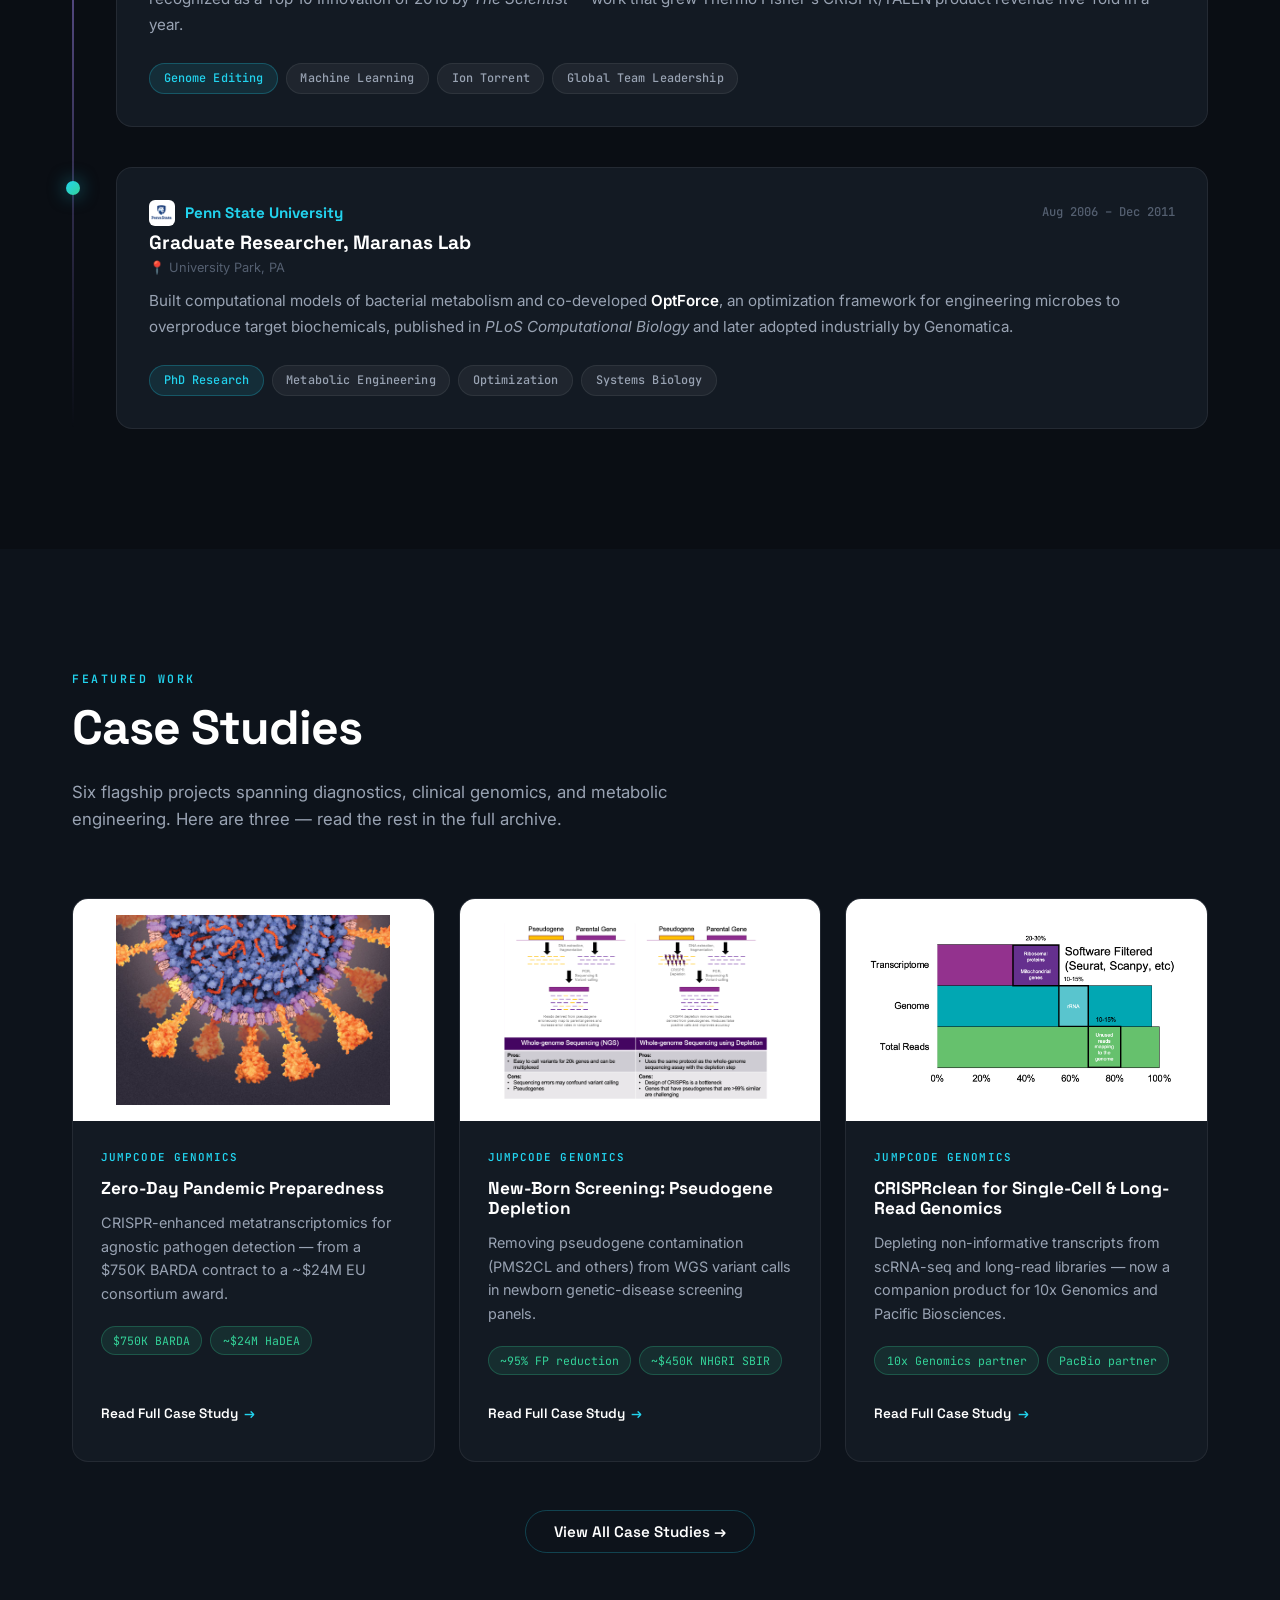
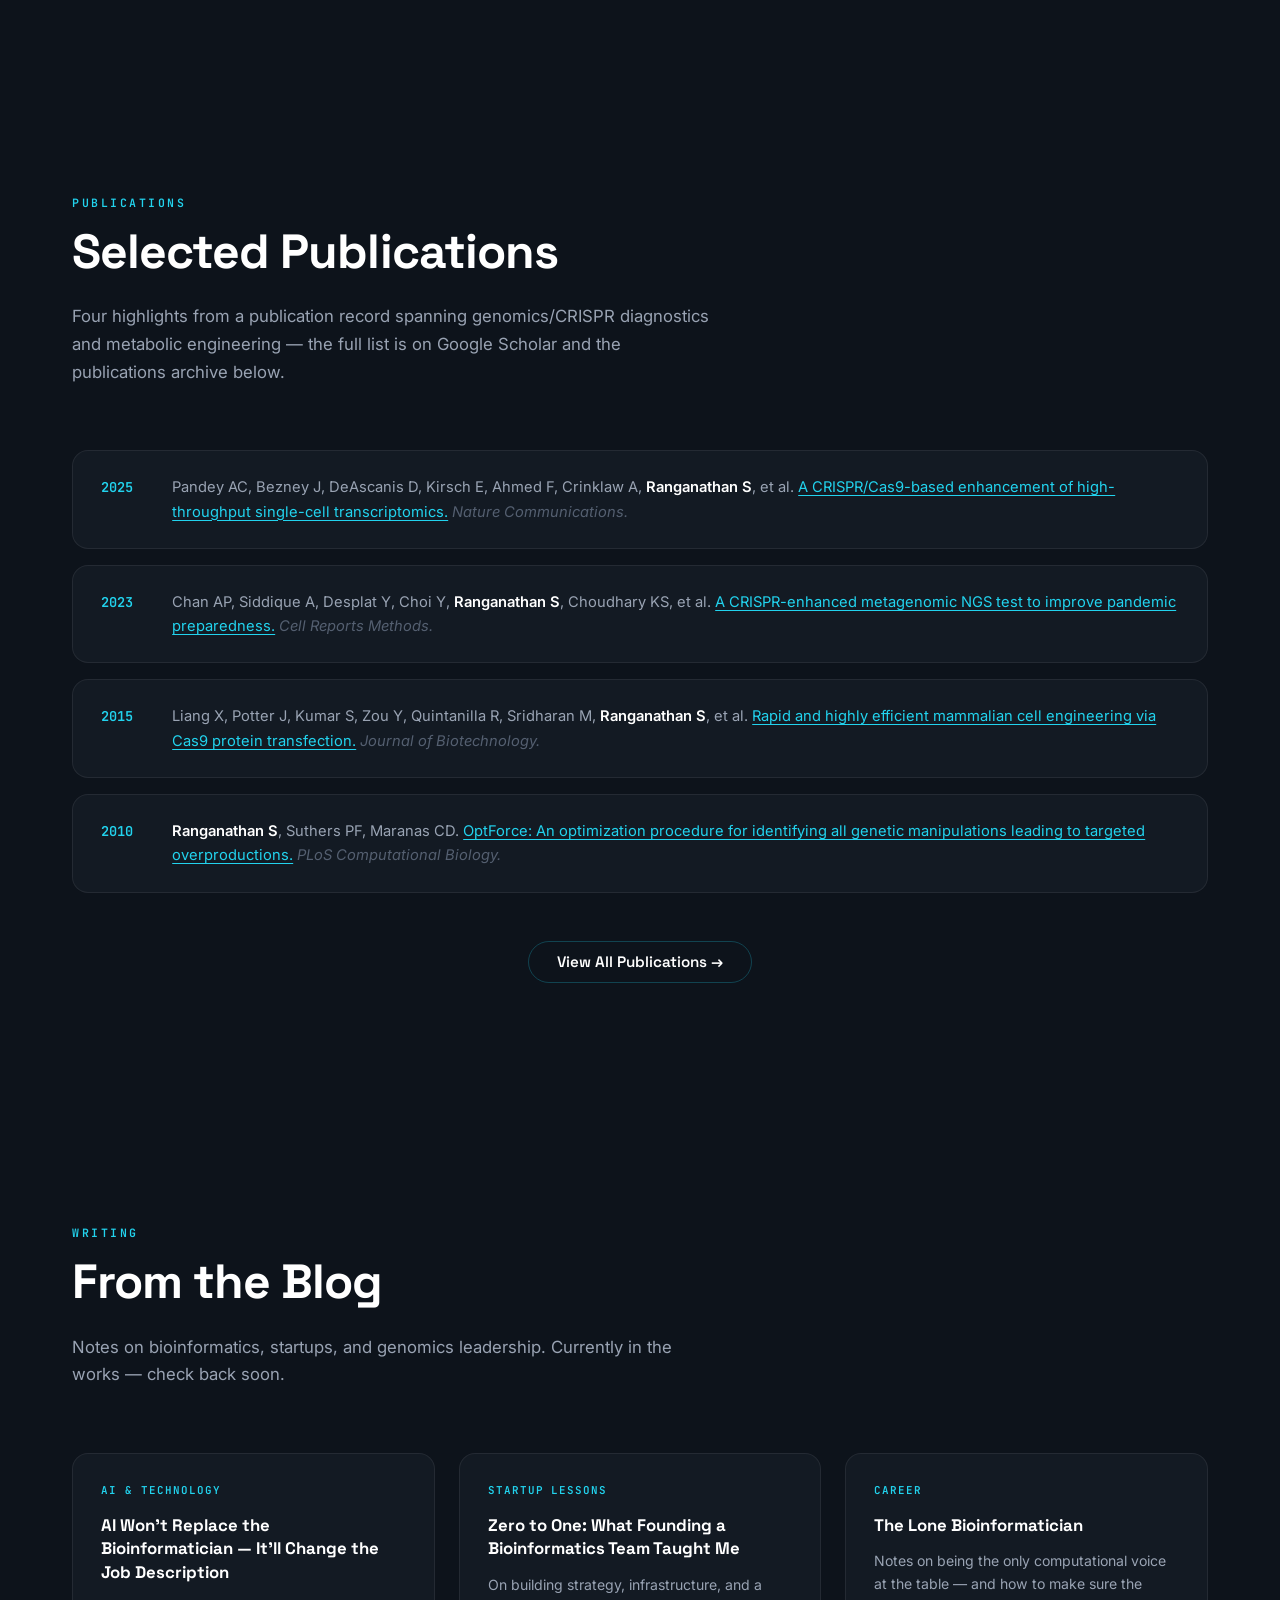
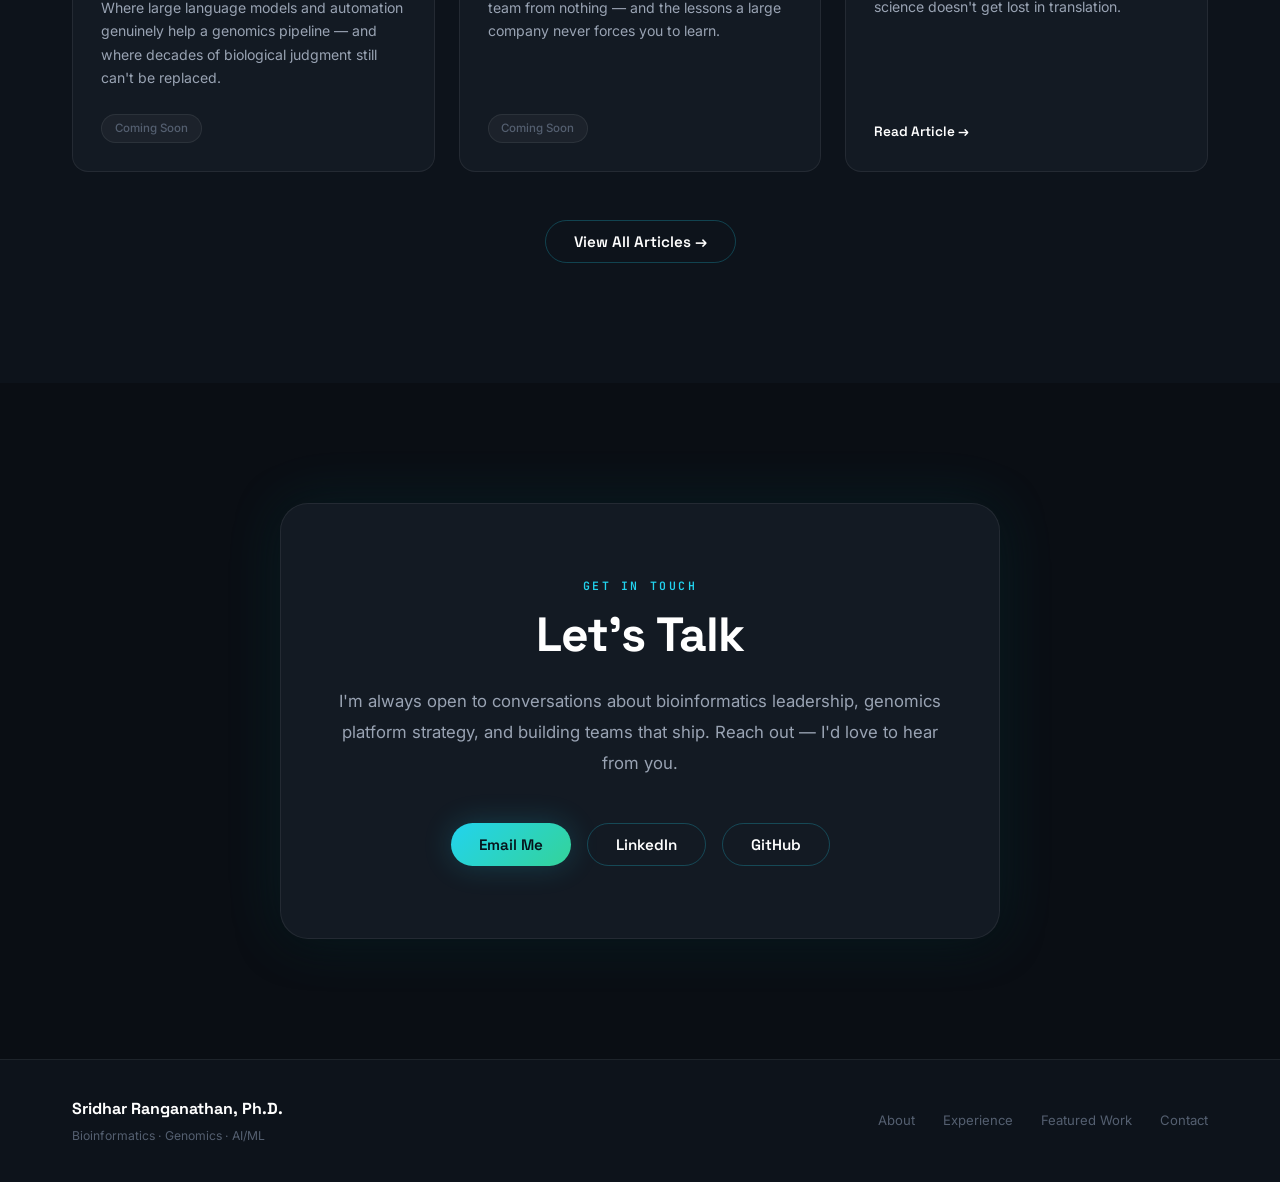
==== commit c9d97660: "Publish first blog post: The Lone Bioinformatician A ~5,000-word narrative essay on becoming the sol" ====
--- a/index.html
+++ b/index.html
@@ -497,14 +497,14 @@
           </div>
         </div>
 
-        <div class="blog-card reveal">
+        <a class="blog-card blog-card--link reveal" href="blog/the-lone-bioinformatician.html">
           <div class="blog-card__tag">Career</div>
           <h3 class="blog-card__title">The Lone Bioinformatician</h3>
           <p class="blog-card__excerpt">Notes on being the only computational voice at the table &mdash; and how to make sure the science doesn't get lost in translation.</p>
           <div class="blog-card__footer">
-            <span class="blog-card__status">Coming Soon</span>
-          </div>
-        </div>
+            <span class="blog-card__read-more">Read Article &rarr;</span>
+          </div>
+        </a>
 
       </div>
 
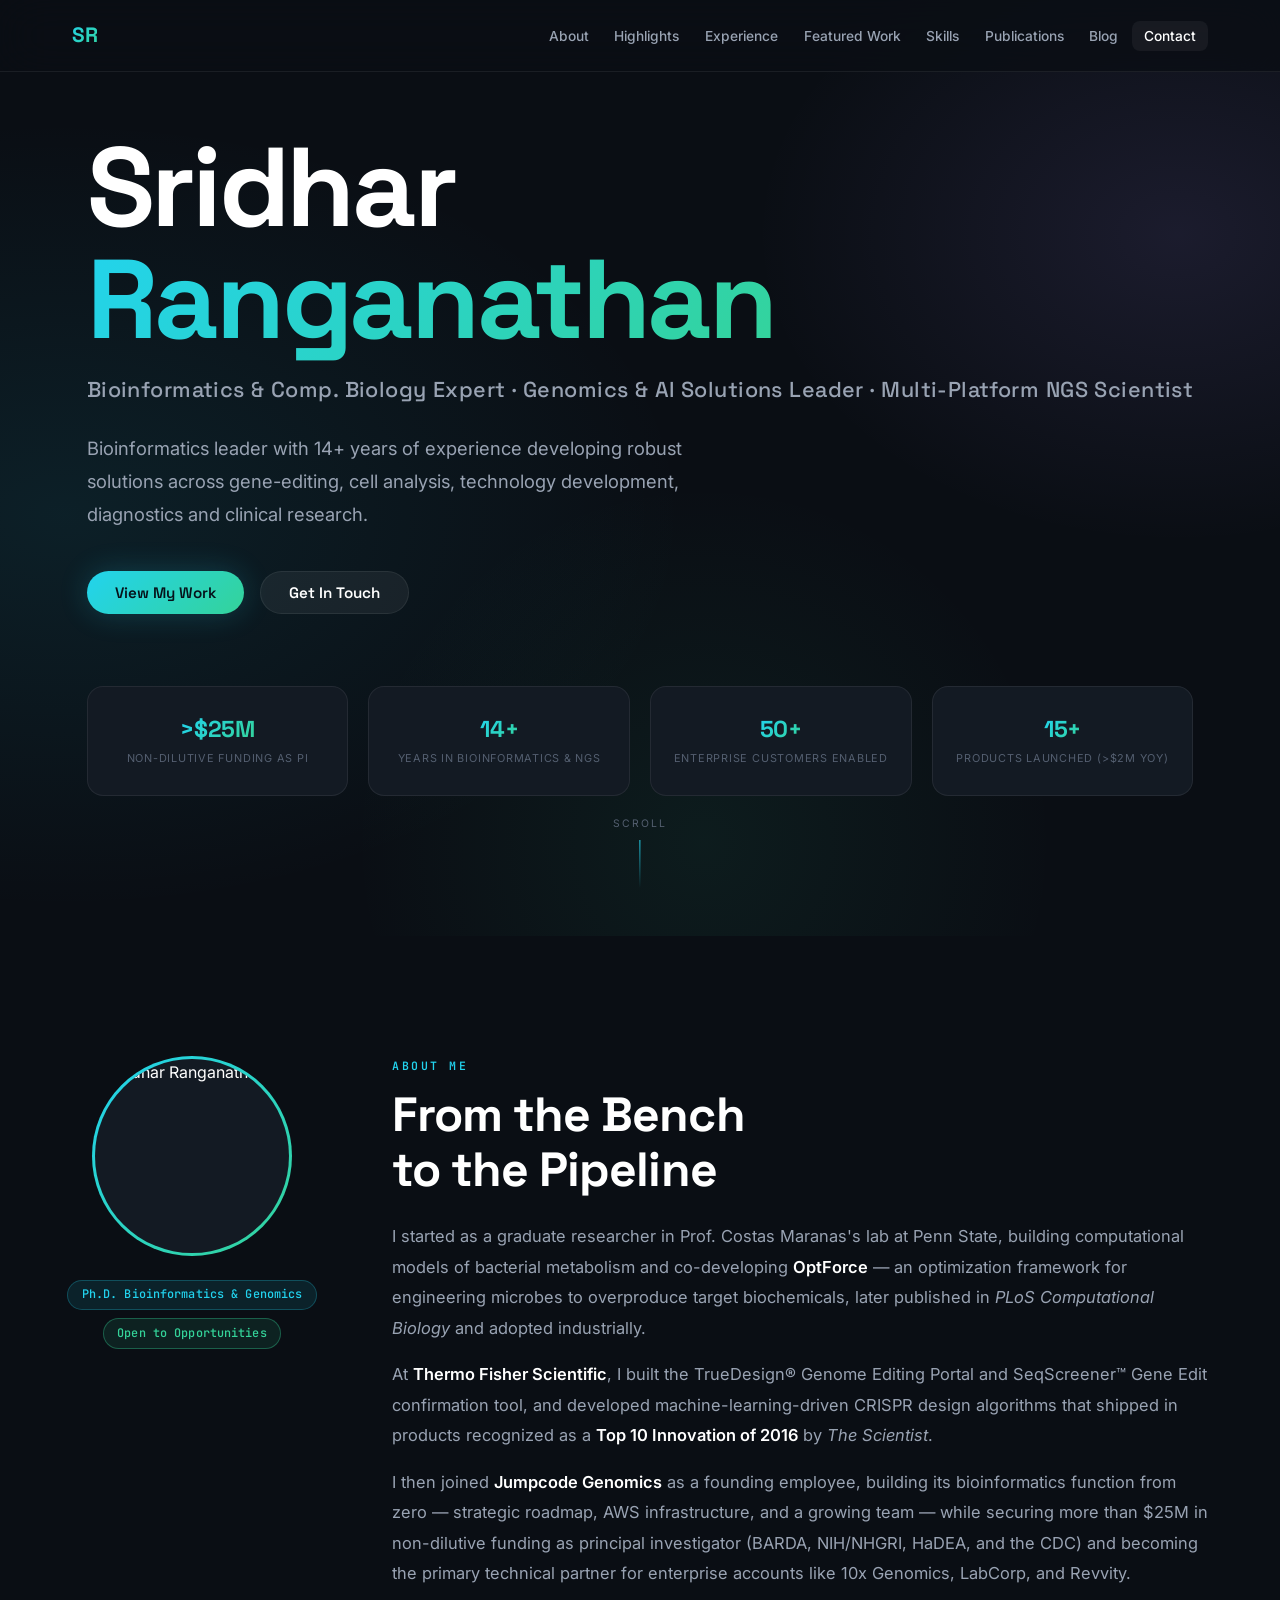
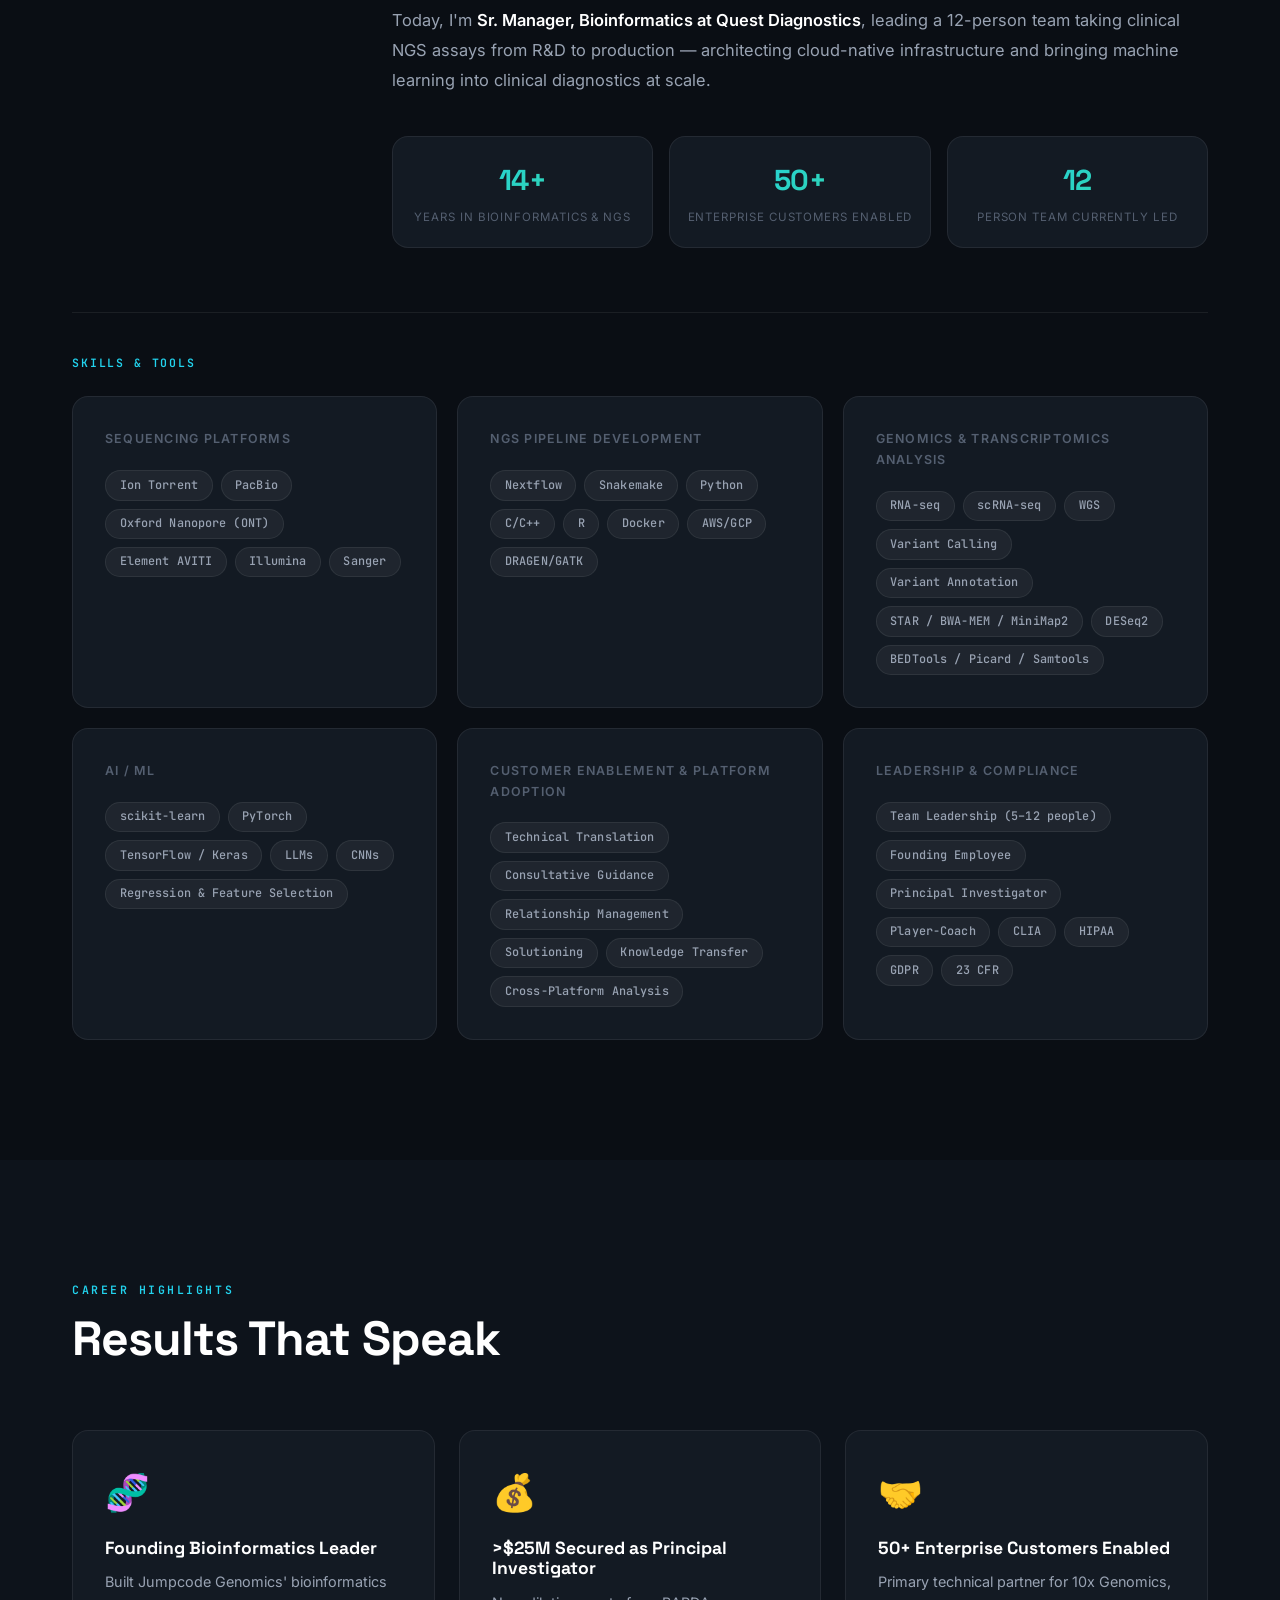
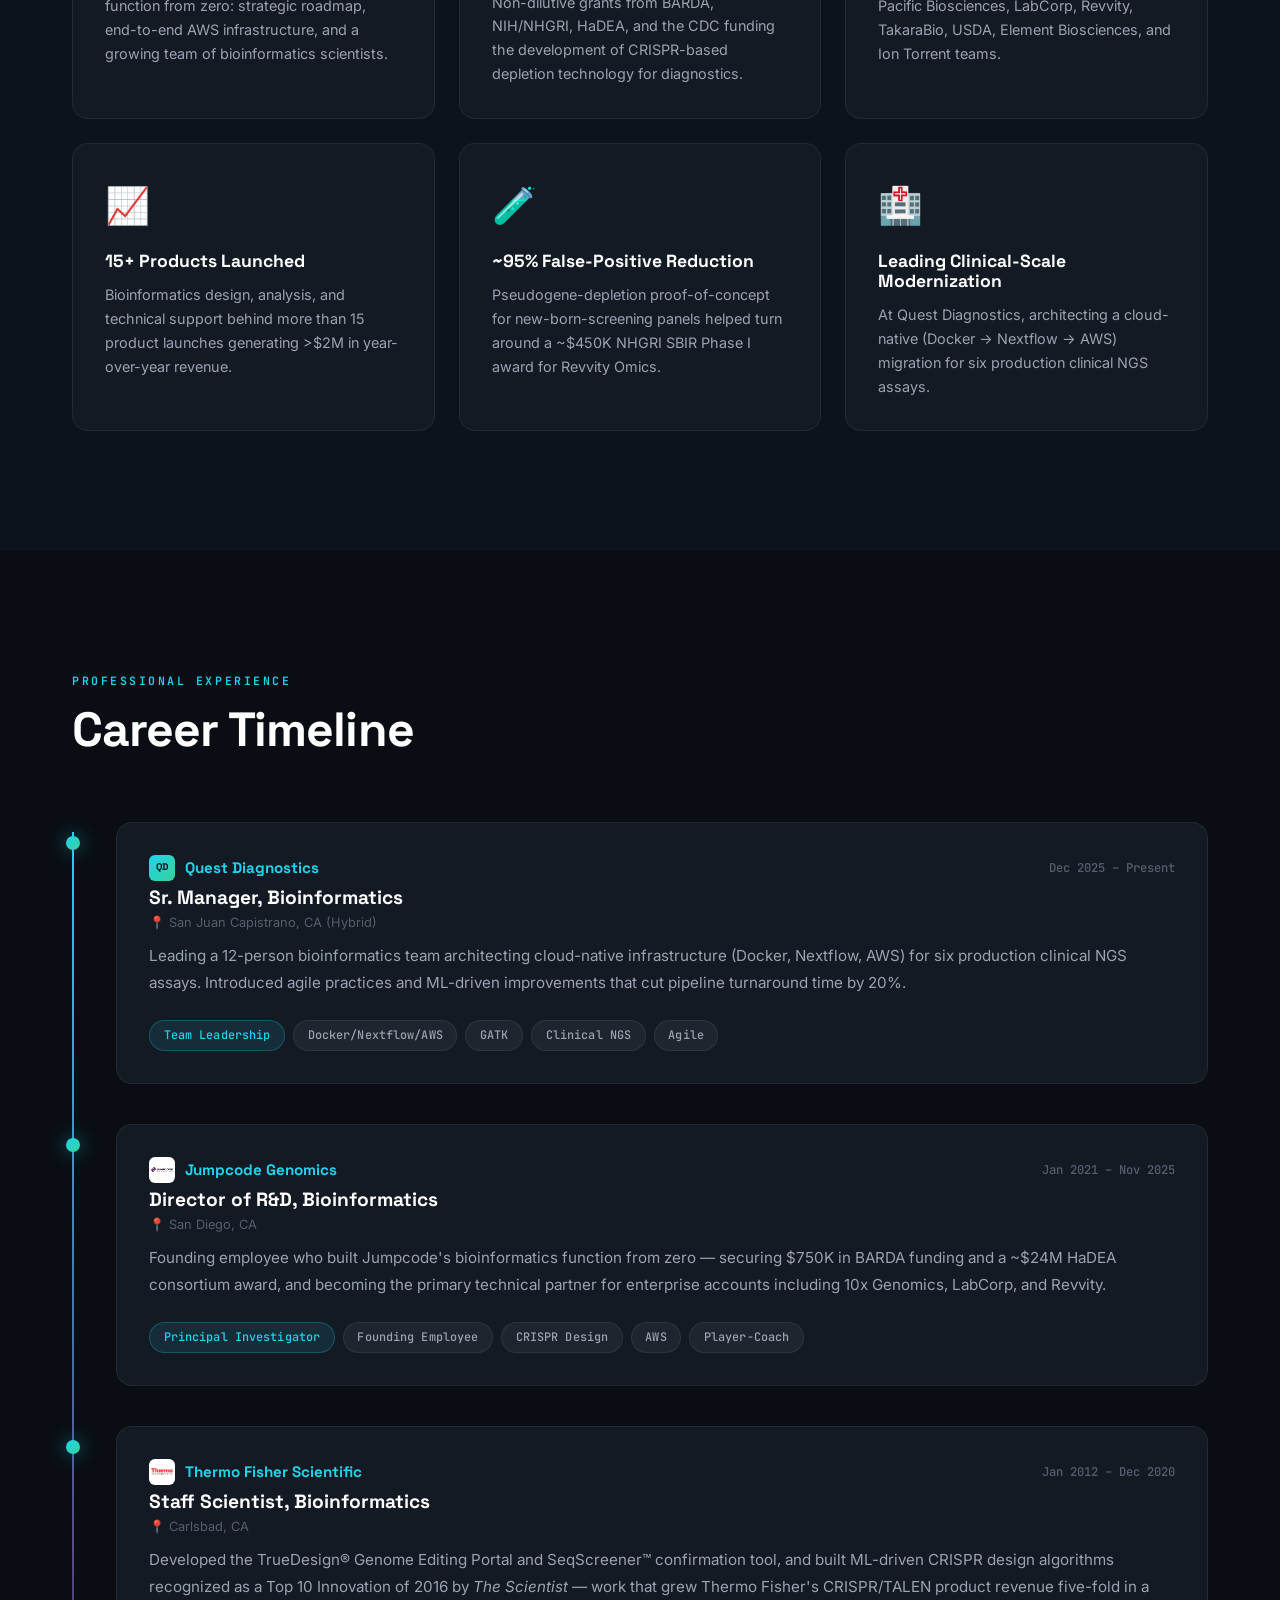
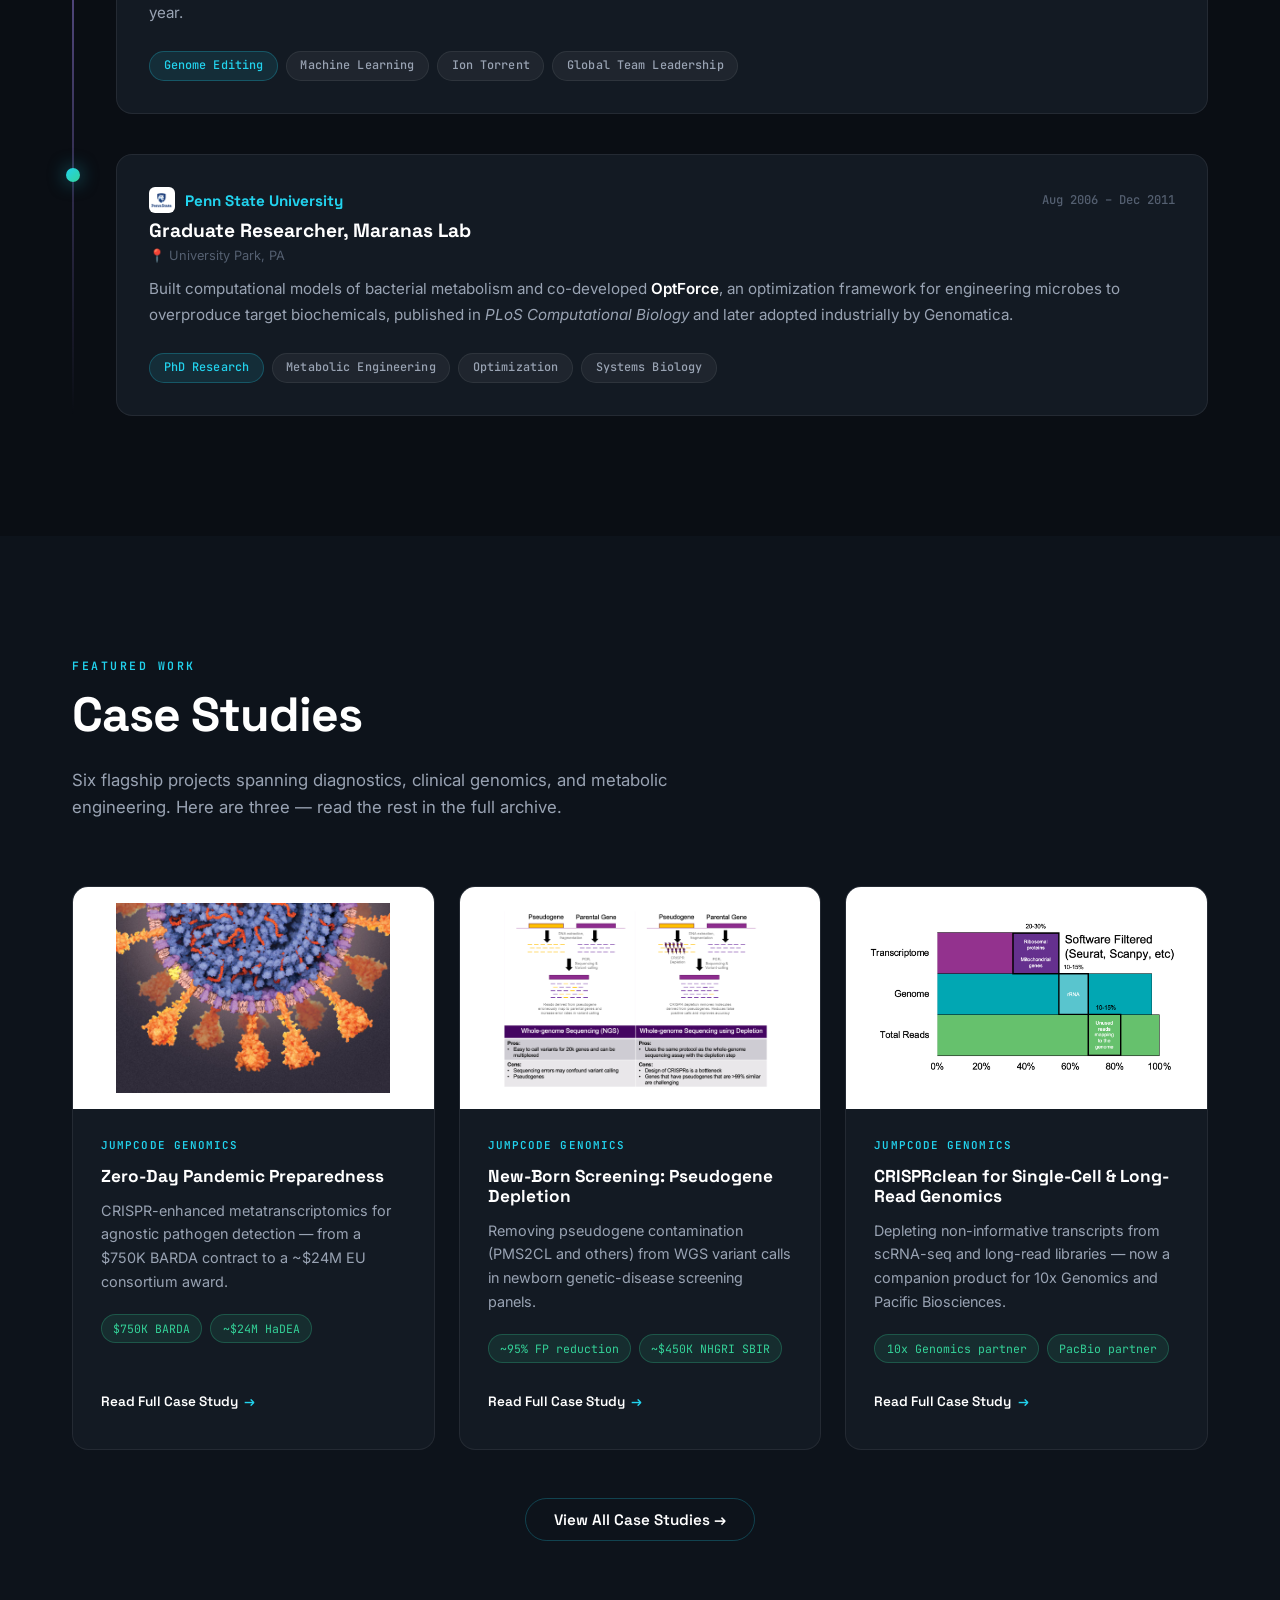
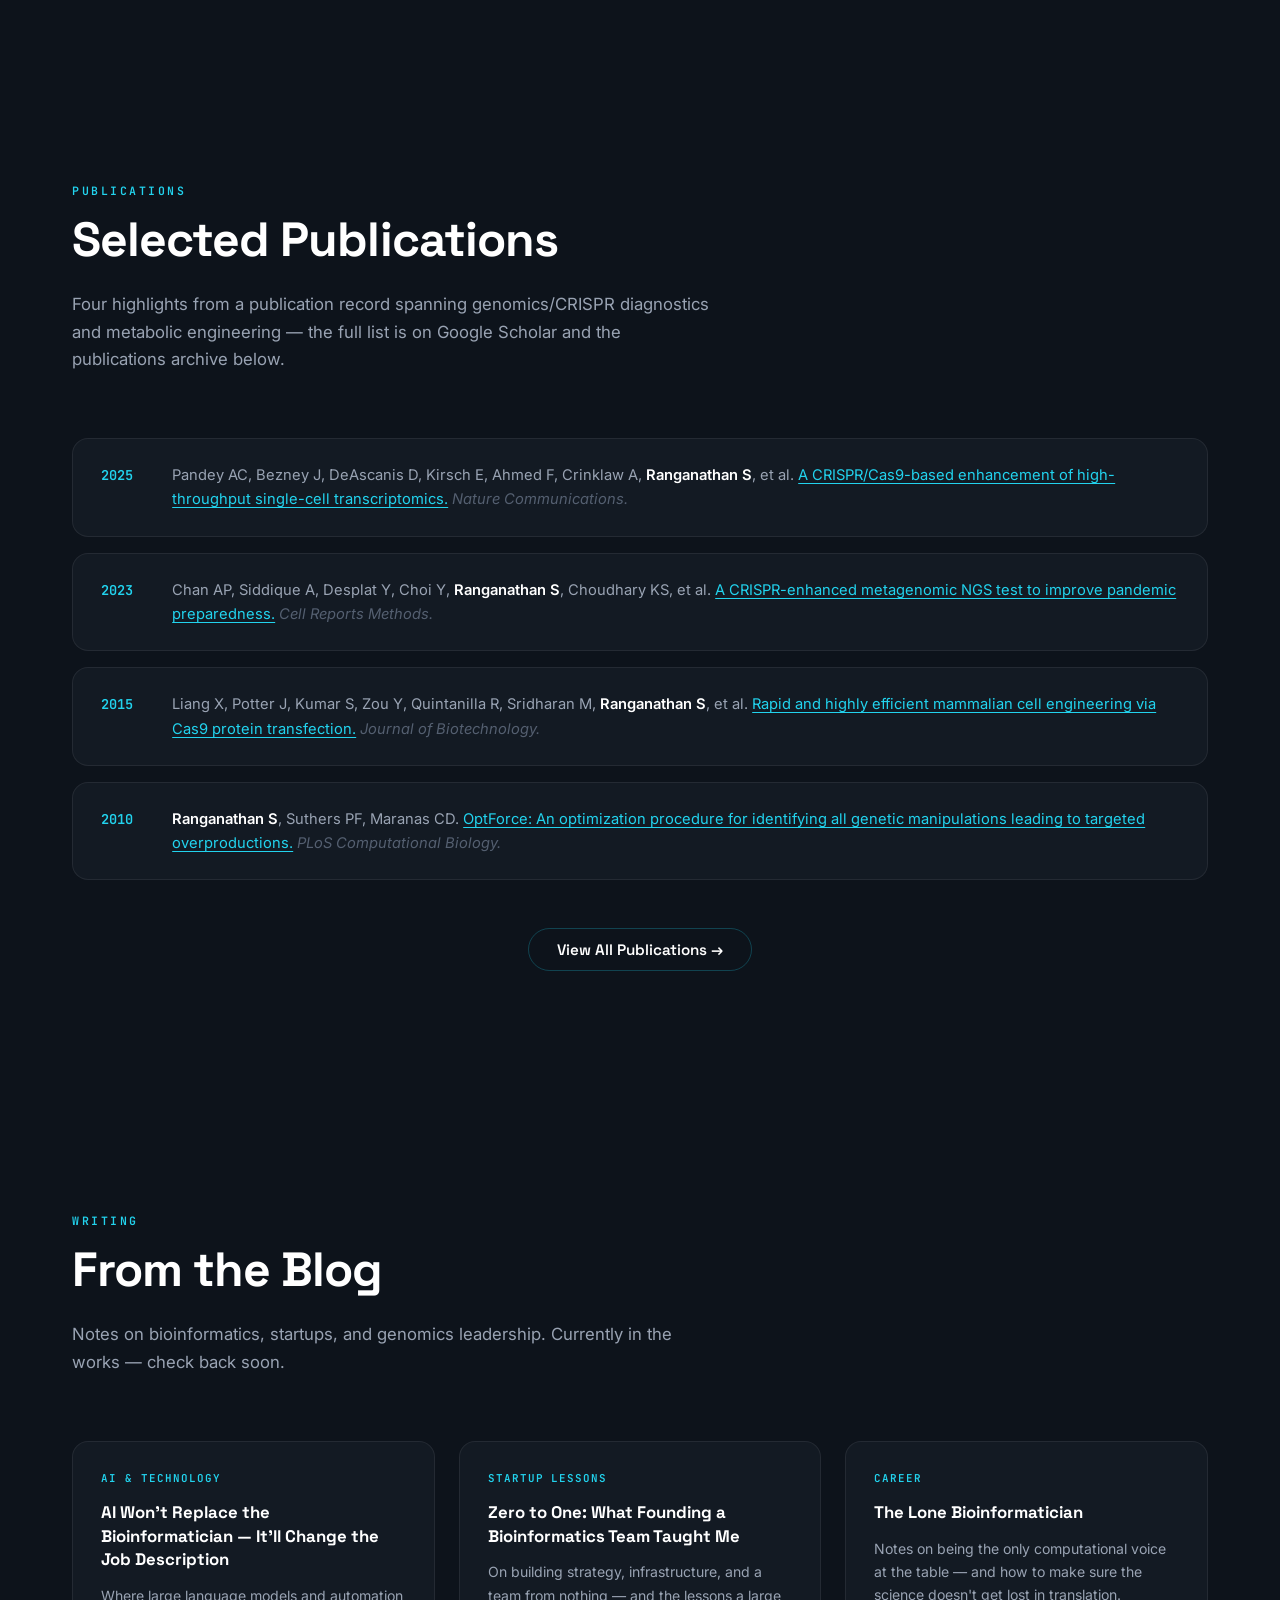
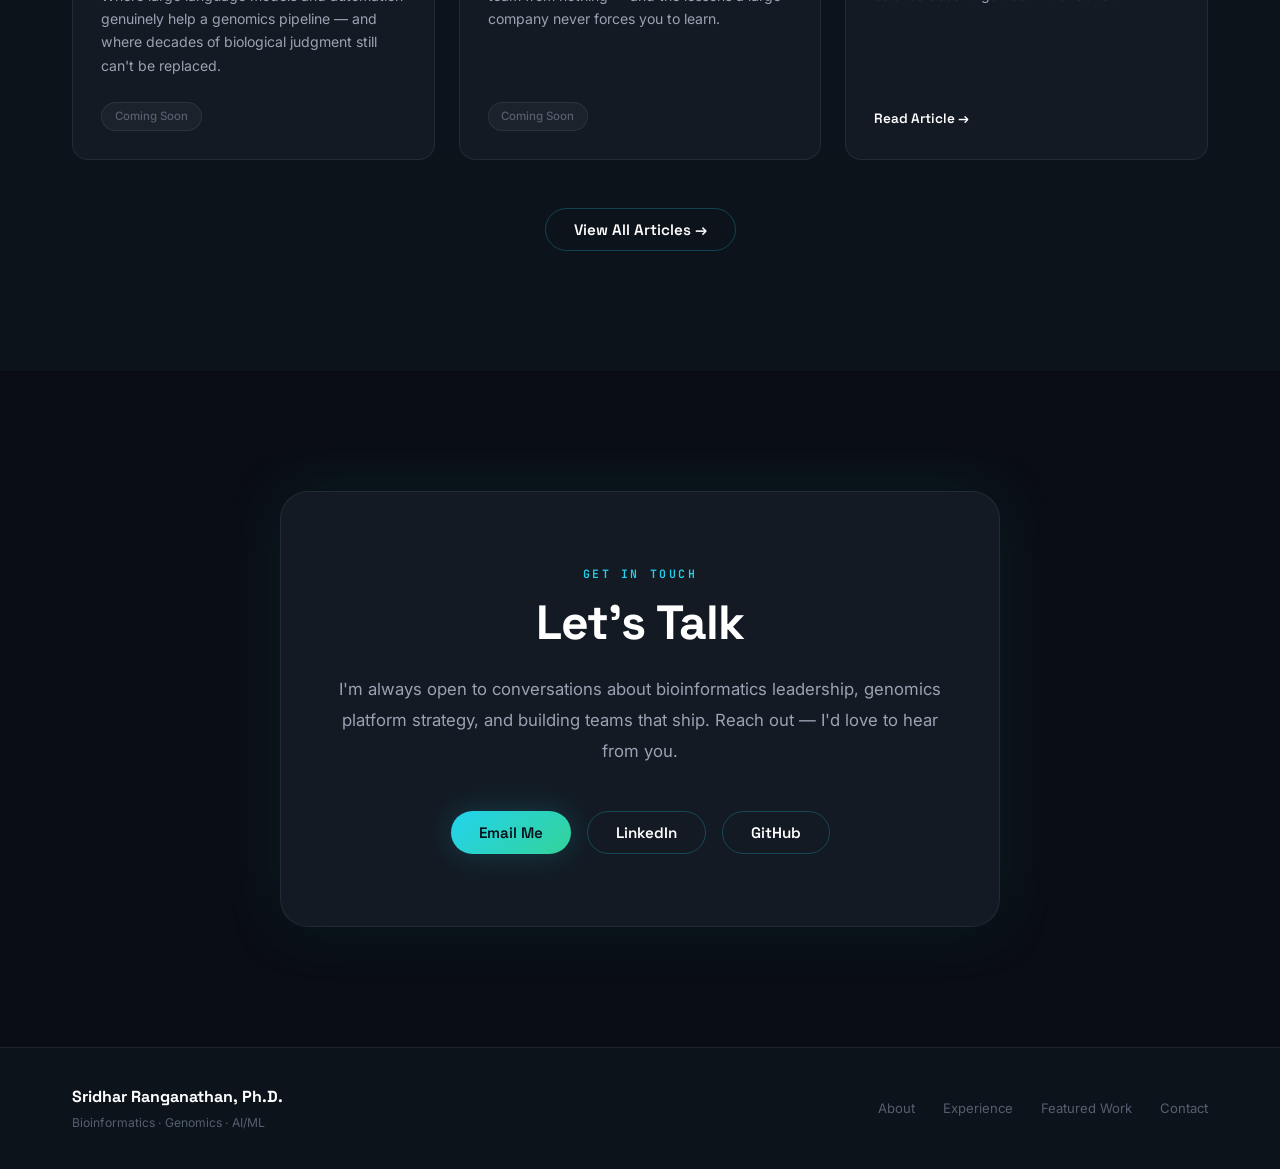
==== commit 46f8dc15: "Fix empty space in About caused by tall Skills sidebar Skills & Tools was stacked as 6 cards inside " ====
--- a/index.html
+++ b/index.html
@@ -82,88 +82,6 @@
           <div class="about__tags">
             <span class="tag tag--accent">Ph.D. Bioinformatics &amp; Genomics</span>
             <span class="tag tag--glow">Open to Opportunities</span>
-          </div>
-
-          <div class="about__skills" id="skills">
-            <div class="about__skills-title">Skills &amp; Tools</div>
-
-            <div class="skill-group">
-              <div class="skill-group__title">Sequencing Platforms</div>
-              <div class="skill-group__tags">
-                <span class="tag">Ion Torrent</span>
-                <span class="tag">PacBio</span>
-                <span class="tag">Oxford Nanopore (ONT)</span>
-                <span class="tag">Element AVITI</span>
-                <span class="tag">Illumina</span>
-                <span class="tag">Sanger</span>
-              </div>
-            </div>
-
-            <div class="skill-group">
-              <div class="skill-group__title">NGS Pipeline Development</div>
-              <div class="skill-group__tags">
-                <span class="tag">Nextflow</span>
-                <span class="tag">Snakemake</span>
-                <span class="tag">Python</span>
-                <span class="tag">C/C++</span>
-                <span class="tag">R</span>
-                <span class="tag">Docker</span>
-                <span class="tag">AWS/GCP</span>
-                <span class="tag">DRAGEN/GATK</span>
-              </div>
-            </div>
-
-            <div class="skill-group">
-              <div class="skill-group__title">Genomics &amp; Transcriptomics Analysis</div>
-              <div class="skill-group__tags">
-                <span class="tag">RNA-seq</span>
-                <span class="tag">scRNA-seq</span>
-                <span class="tag">WGS</span>
-                <span class="tag">Variant Calling</span>
-                <span class="tag">Variant Annotation</span>
-                <span class="tag">STAR / BWA-MEM / MiniMap2</span>
-                <span class="tag">DESeq2</span>
-                <span class="tag">BEDTools / Picard / Samtools</span>
-              </div>
-            </div>
-
-            <div class="skill-group">
-              <div class="skill-group__title">AI / ML</div>
-              <div class="skill-group__tags">
-                <span class="tag">scikit-learn</span>
-                <span class="tag">PyTorch</span>
-                <span class="tag">TensorFlow / Keras</span>
-                <span class="tag">LLMs</span>
-                <span class="tag">CNNs</span>
-                <span class="tag">Regression &amp; Feature Selection</span>
-              </div>
-            </div>
-
-            <div class="skill-group">
-              <div class="skill-group__title">Customer Enablement &amp; Platform Adoption</div>
-              <div class="skill-group__tags">
-                <span class="tag">Technical Translation</span>
-                <span class="tag">Consultative Guidance</span>
-                <span class="tag">Relationship Management</span>
-                <span class="tag">Solutioning</span>
-                <span class="tag">Knowledge Transfer</span>
-                <span class="tag">Cross-Platform Analysis</span>
-              </div>
-            </div>
-
-            <div class="skill-group">
-              <div class="skill-group__title">Leadership &amp; Compliance</div>
-              <div class="skill-group__tags">
-                <span class="tag">Team Leadership (5&ndash;12 people)</span>
-                <span class="tag">Founding Employee</span>
-                <span class="tag">Principal Investigator</span>
-                <span class="tag">Player-Coach</span>
-                <span class="tag">CLIA</span>
-                <span class="tag">HIPAA</span>
-                <span class="tag">GDPR</span>
-                <span class="tag">23 CFR</span>
-              </div>
-            </div>
           </div>
         </div>
 
@@ -199,6 +117,91 @@
         </div>
 
       </div>
+
+      <div class="about__skills reveal" id="skills">
+        <div class="about__skills-title">Skills &amp; Tools</div>
+
+        <div class="about__skills-grid">
+          <div class="skill-group">
+            <div class="skill-group__title">Sequencing Platforms</div>
+            <div class="skill-group__tags">
+              <span class="tag">Ion Torrent</span>
+              <span class="tag">PacBio</span>
+              <span class="tag">Oxford Nanopore (ONT)</span>
+              <span class="tag">Element AVITI</span>
+              <span class="tag">Illumina</span>
+              <span class="tag">Sanger</span>
+            </div>
+          </div>
+
+          <div class="skill-group">
+            <div class="skill-group__title">NGS Pipeline Development</div>
+            <div class="skill-group__tags">
+              <span class="tag">Nextflow</span>
+              <span class="tag">Snakemake</span>
+              <span class="tag">Python</span>
+              <span class="tag">C/C++</span>
+              <span class="tag">R</span>
+              <span class="tag">Docker</span>
+              <span class="tag">AWS/GCP</span>
+              <span class="tag">DRAGEN/GATK</span>
+            </div>
+          </div>
+
+          <div class="skill-group">
+            <div class="skill-group__title">Genomics &amp; Transcriptomics Analysis</div>
+            <div class="skill-group__tags">
+              <span class="tag">RNA-seq</span>
+              <span class="tag">scRNA-seq</span>
+              <span class="tag">WGS</span>
+              <span class="tag">Variant Calling</span>
+              <span class="tag">Variant Annotation</span>
+              <span class="tag">STAR / BWA-MEM / MiniMap2</span>
+              <span class="tag">DESeq2</span>
+              <span class="tag">BEDTools / Picard / Samtools</span>
+            </div>
+          </div>
+
+          <div class="skill-group">
+            <div class="skill-group__title">AI / ML</div>
+            <div class="skill-group__tags">
+              <span class="tag">scikit-learn</span>
+              <span class="tag">PyTorch</span>
+              <span class="tag">TensorFlow / Keras</span>
+              <span class="tag">LLMs</span>
+              <span class="tag">CNNs</span>
+              <span class="tag">Regression &amp; Feature Selection</span>
+            </div>
+          </div>
+
+          <div class="skill-group">
+            <div class="skill-group__title">Customer Enablement &amp; Platform Adoption</div>
+            <div class="skill-group__tags">
+              <span class="tag">Technical Translation</span>
+              <span class="tag">Consultative Guidance</span>
+              <span class="tag">Relationship Management</span>
+              <span class="tag">Solutioning</span>
+              <span class="tag">Knowledge Transfer</span>
+              <span class="tag">Cross-Platform Analysis</span>
+            </div>
+          </div>
+
+          <div class="skill-group">
+            <div class="skill-group__title">Leadership &amp; Compliance</div>
+            <div class="skill-group__tags">
+              <span class="tag">Team Leadership (5&ndash;12 people)</span>
+              <span class="tag">Founding Employee</span>
+              <span class="tag">Principal Investigator</span>
+              <span class="tag">Player-Coach</span>
+              <span class="tag">CLIA</span>
+              <span class="tag">HIPAA</span>
+              <span class="tag">GDPR</span>
+              <span class="tag">23 CFR</span>
+            </div>
+          </div>
+        </div>
+      </div>
+
     </div>
   </section>
 
--- a/styles.css
+++ b/styles.css
@@ -451,8 +451,8 @@
 
 .about__grid {
   display: grid;
-  grid-template-columns: 300px 1fr;
-  gap: 4rem;
+  grid-template-columns: 240px 1fr;
+  gap: 5rem;
   align-items: start;
 }
 .about__visual {
@@ -536,38 +536,25 @@
   display: block;
 }
 
-/* ── Skills & Tools (nested in About, under the avatar) ── */
+/* ── Skills & Tools (full-width row within About, below the bio) ── */
 .about__skills {
-  margin-top: 2.25rem;
-  padding-top: 2rem;
+  margin-top: 4rem;
+  padding-top: 2.5rem;
   border-top: 1px solid var(--border);
-  width: 100%;
-  display: flex;
-  flex-direction: column;
-  gap: 1rem;
 }
 .about__skills-title {
   font-family: var(--font-mono);
-  font-size: 0.7rem;
+  font-size: 0.72rem;
   font-weight: 600;
   letter-spacing: 0.16em;
   text-transform: uppercase;
   color: var(--accent-teal);
-  margin-bottom: 0.25rem;
-}
-.about__skills .skill-group {
-  padding: 1.1rem 1.1rem;
-}
-.about__skills .skill-group__title {
-  font-size: 0.68rem;
-  margin-bottom: 0.7rem;
-}
-.about__skills .skill-group__tags {
-  gap: 0.4rem;
-}
-.about__skills .skill-group__tags .tag {
-  font-size: 0.64rem;
-  padding: 0.2rem 0.55rem;
+  margin-bottom: 1.5rem;
+}
+.about__skills-grid {
+  display: grid;
+  grid-template-columns: repeat(3, 1fr);
+  gap: 1.25rem;
 }
 
 
@@ -1062,7 +1049,7 @@
 
 
 /* ══════════════════════════════════════════
-   SKILLS (used inside About sidebar, see .about__skills)
+   SKILLS (full-width grid inside About, see .about__skills)
 ══════════════════════════════════════════ */
 
 .skill-group {
@@ -1322,7 +1309,8 @@
   .work__grid            { grid-template-columns: repeat(2, 1fr); }
   .hero__metrics         { grid-template-columns: repeat(2, 1fr); }
   .hero__scroll-hint     { display: none; }
-  .about__grid           { grid-template-columns: 260px 1fr; gap: 3rem; }
+  .about__grid           { grid-template-columns: 220px 1fr; gap: 3rem; }
+  .about__skills-grid    { grid-template-columns: repeat(2, 1fr); }
   .more-case__grid,
   .blog__grid,
   .blog-listing__grid   { grid-template-columns: repeat(2, 1fr); }
@@ -1351,6 +1339,7 @@
 
   .about__grid { grid-template-columns: 1fr; gap: 2.5rem; }
   .about__visual { flex-direction: column; position: static; }
+  .about__skills-grid { grid-template-columns: 1fr; }
 
   .highlights__grid,
   .work__grid,
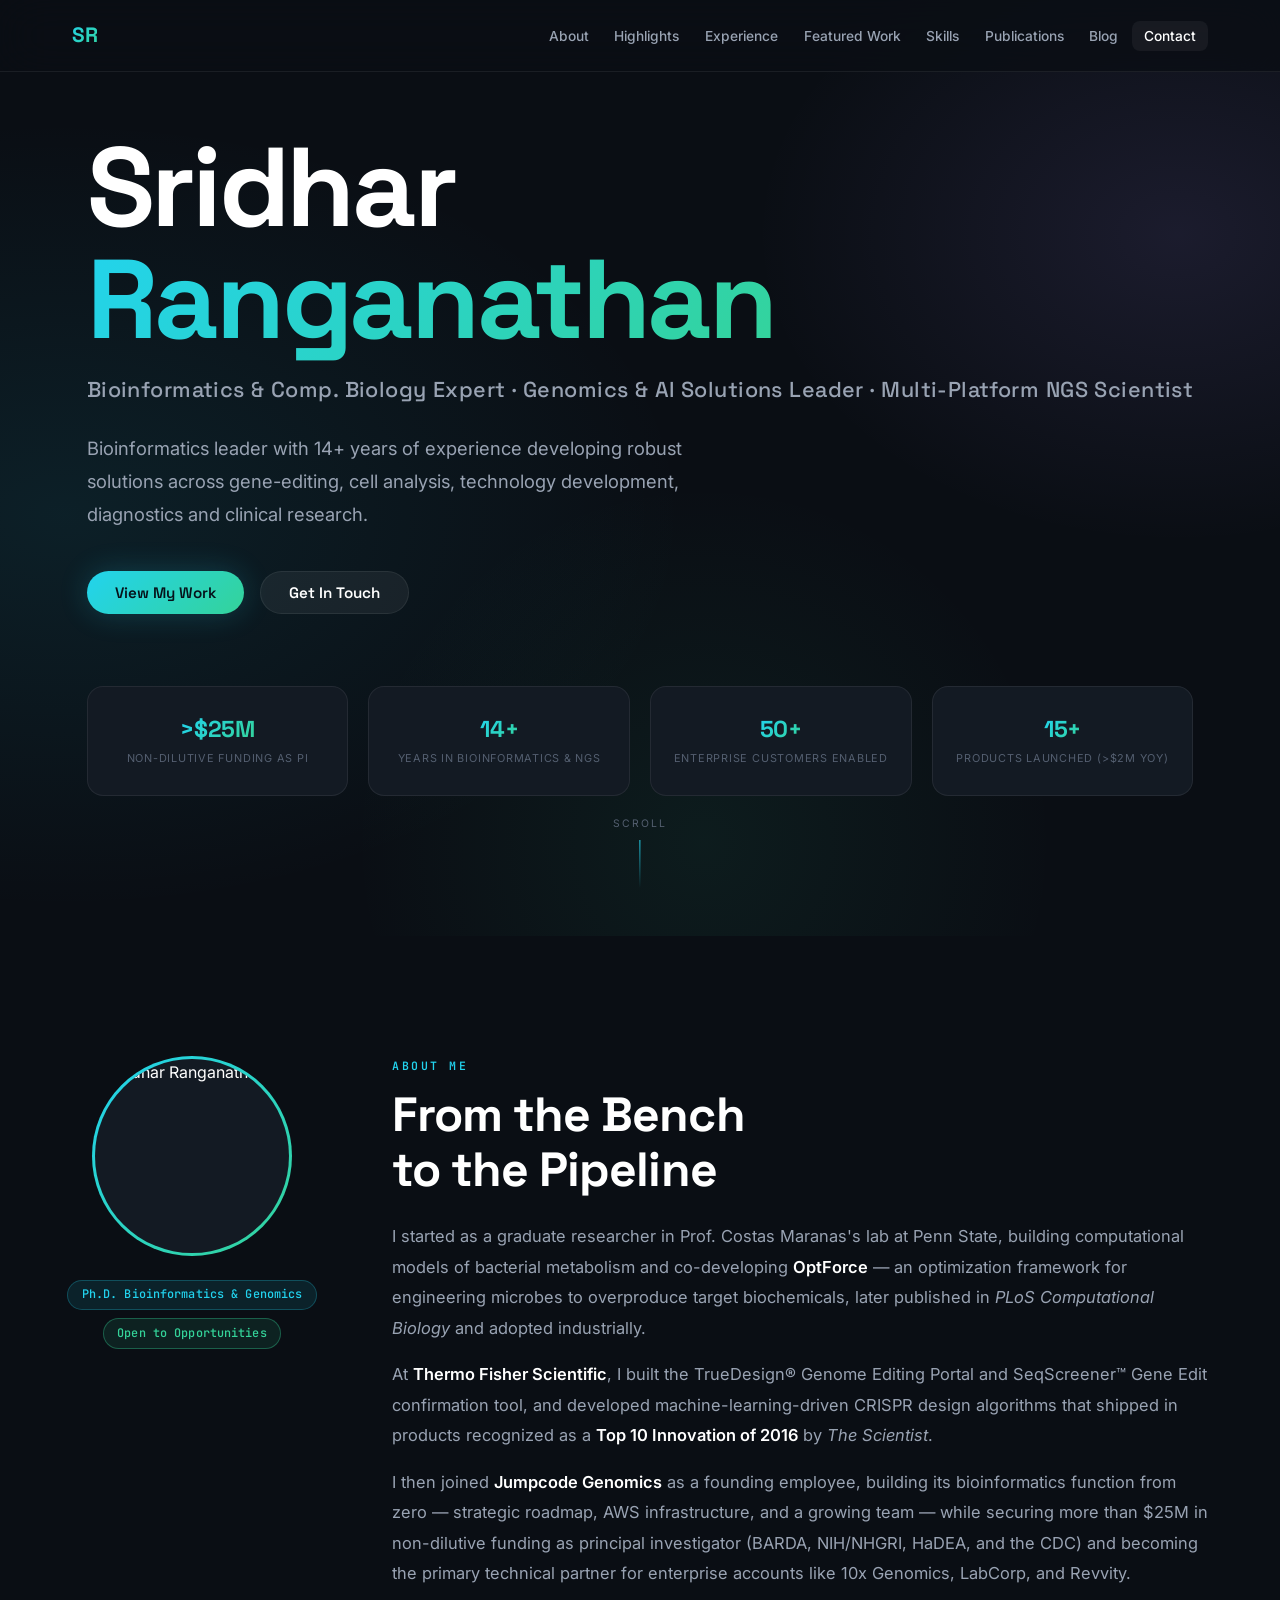
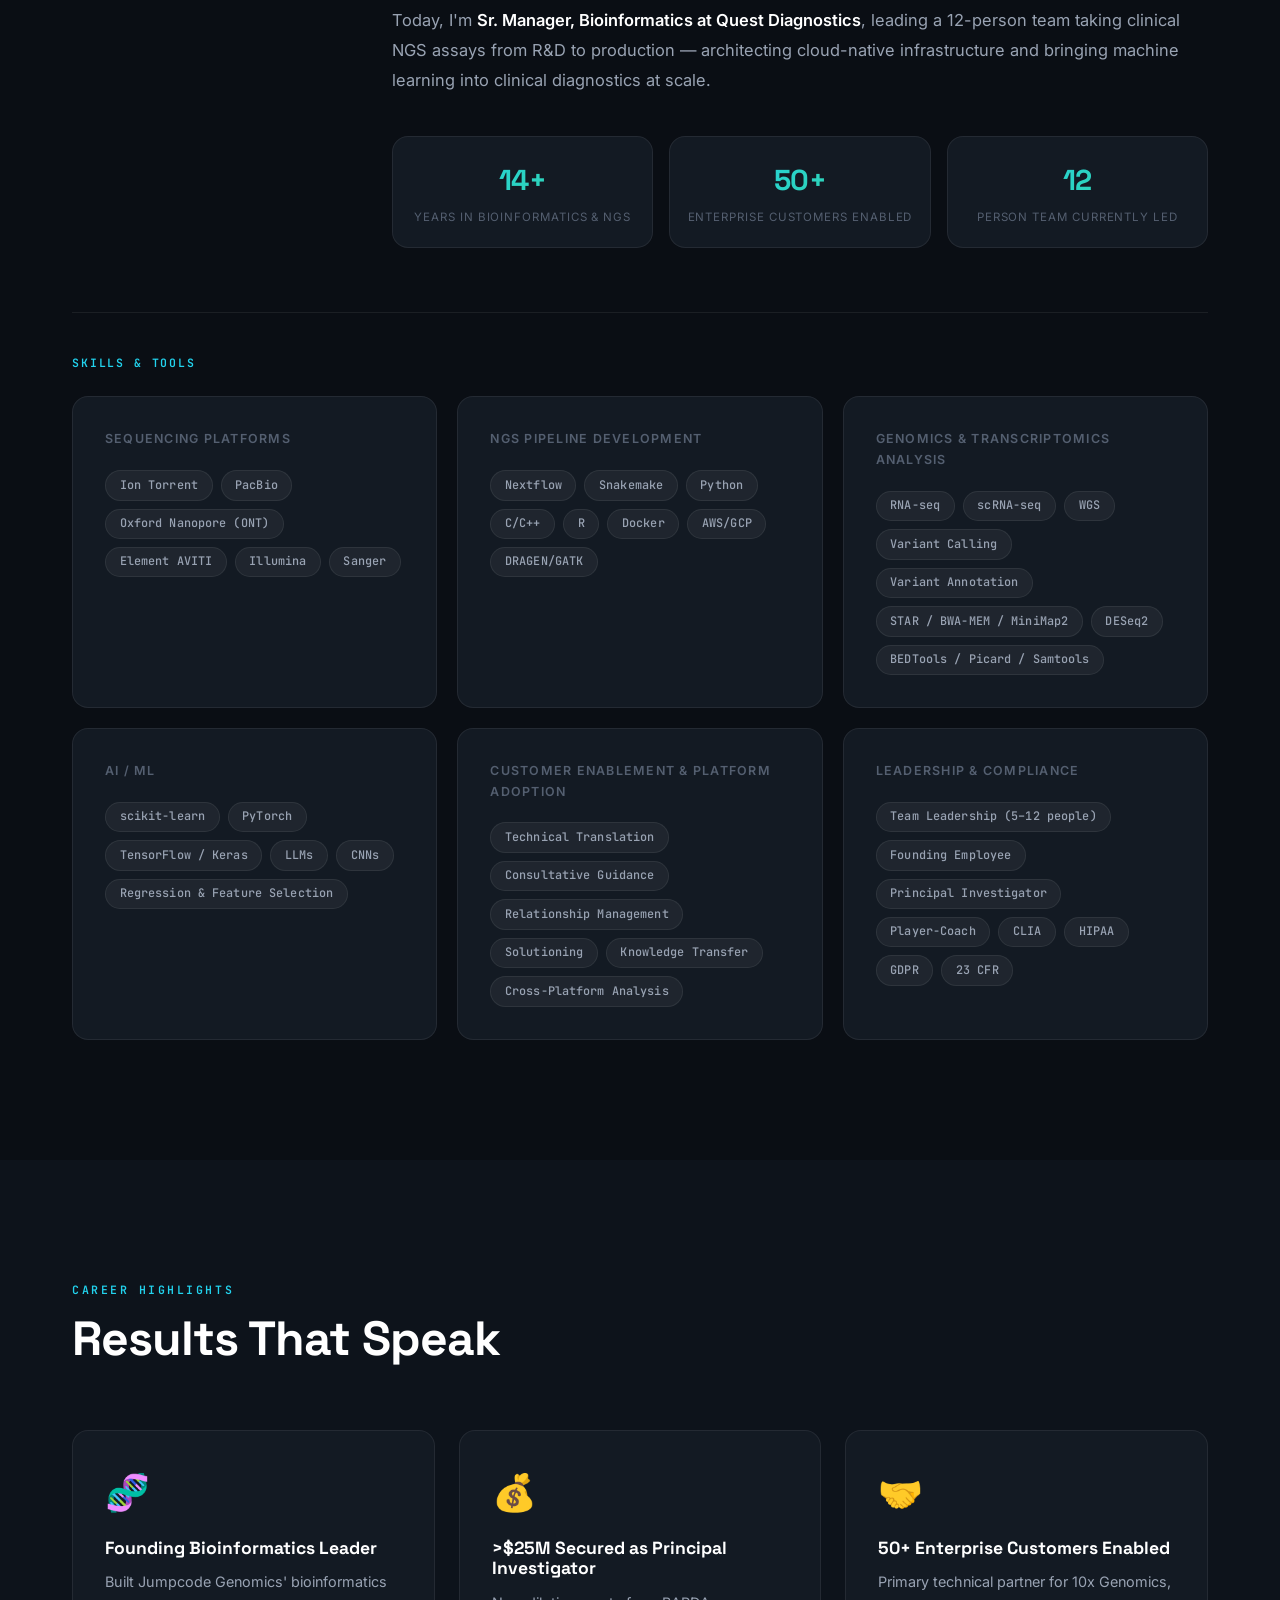
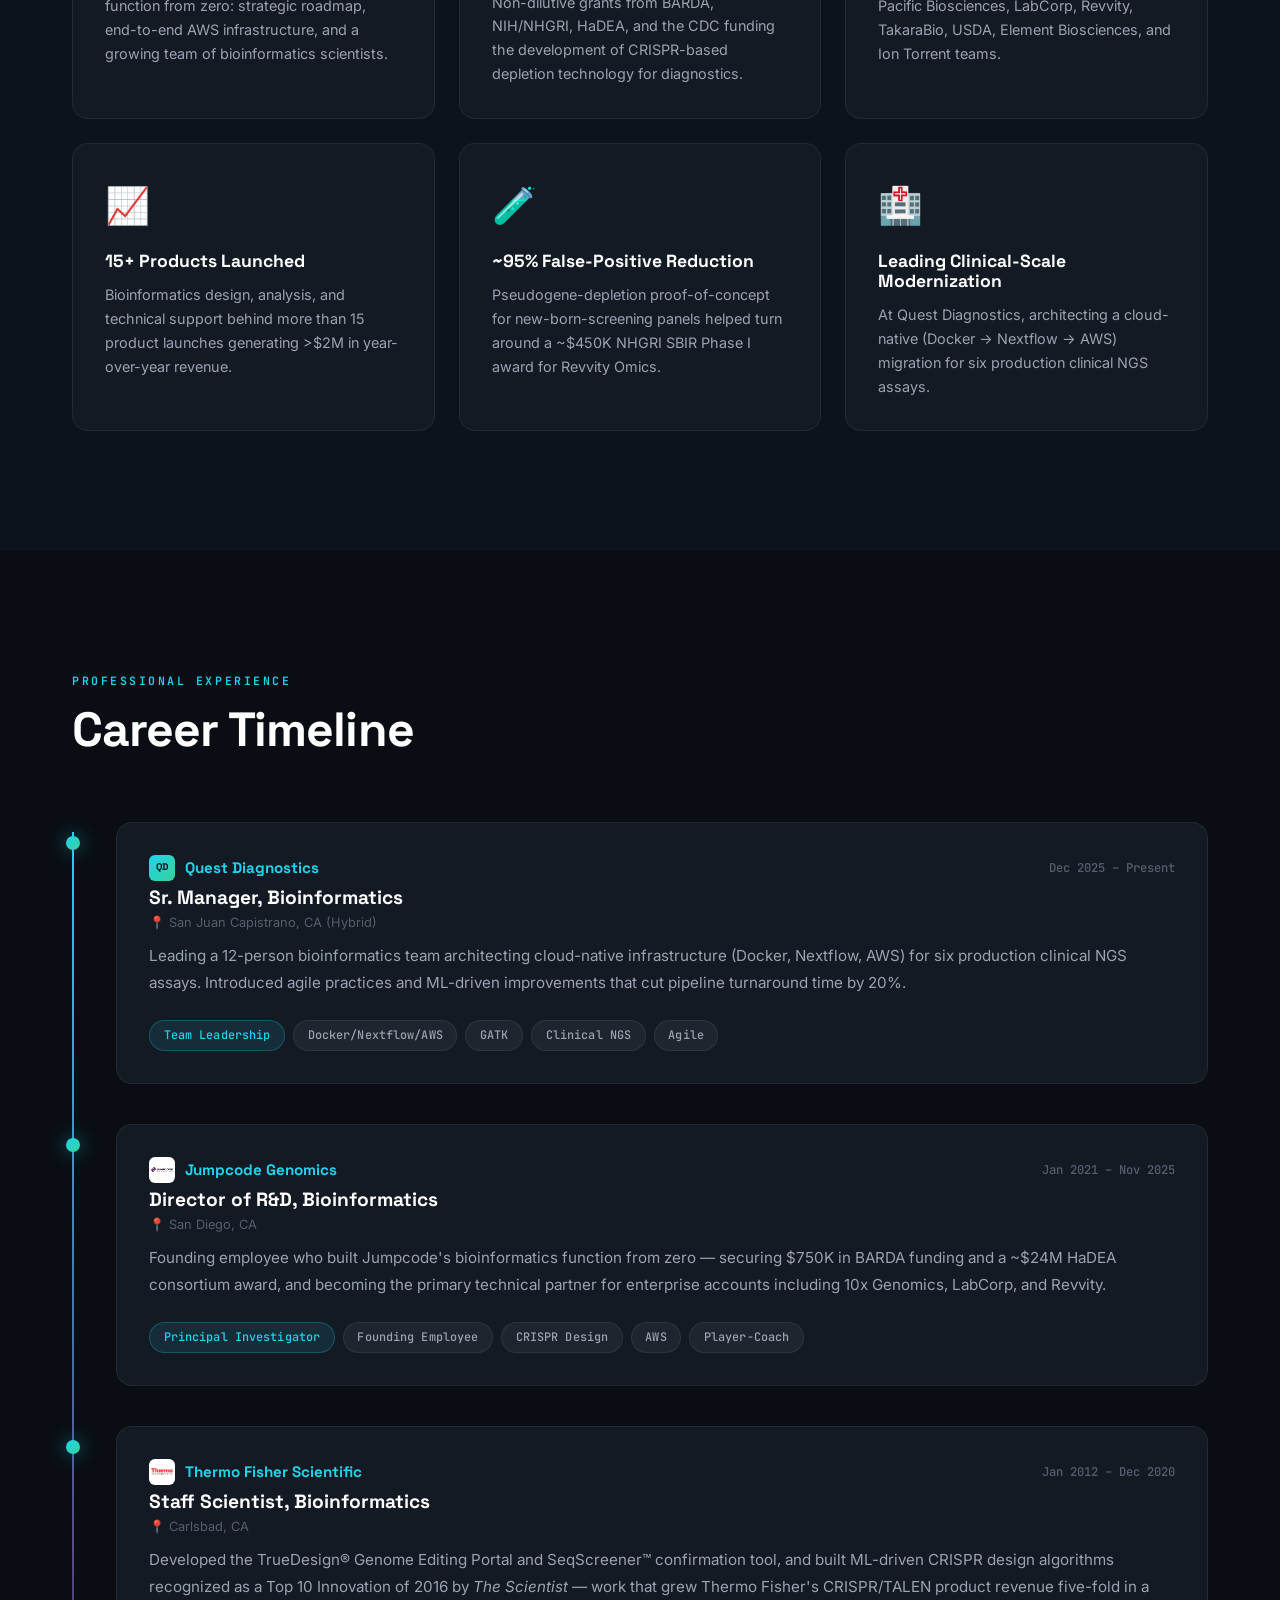
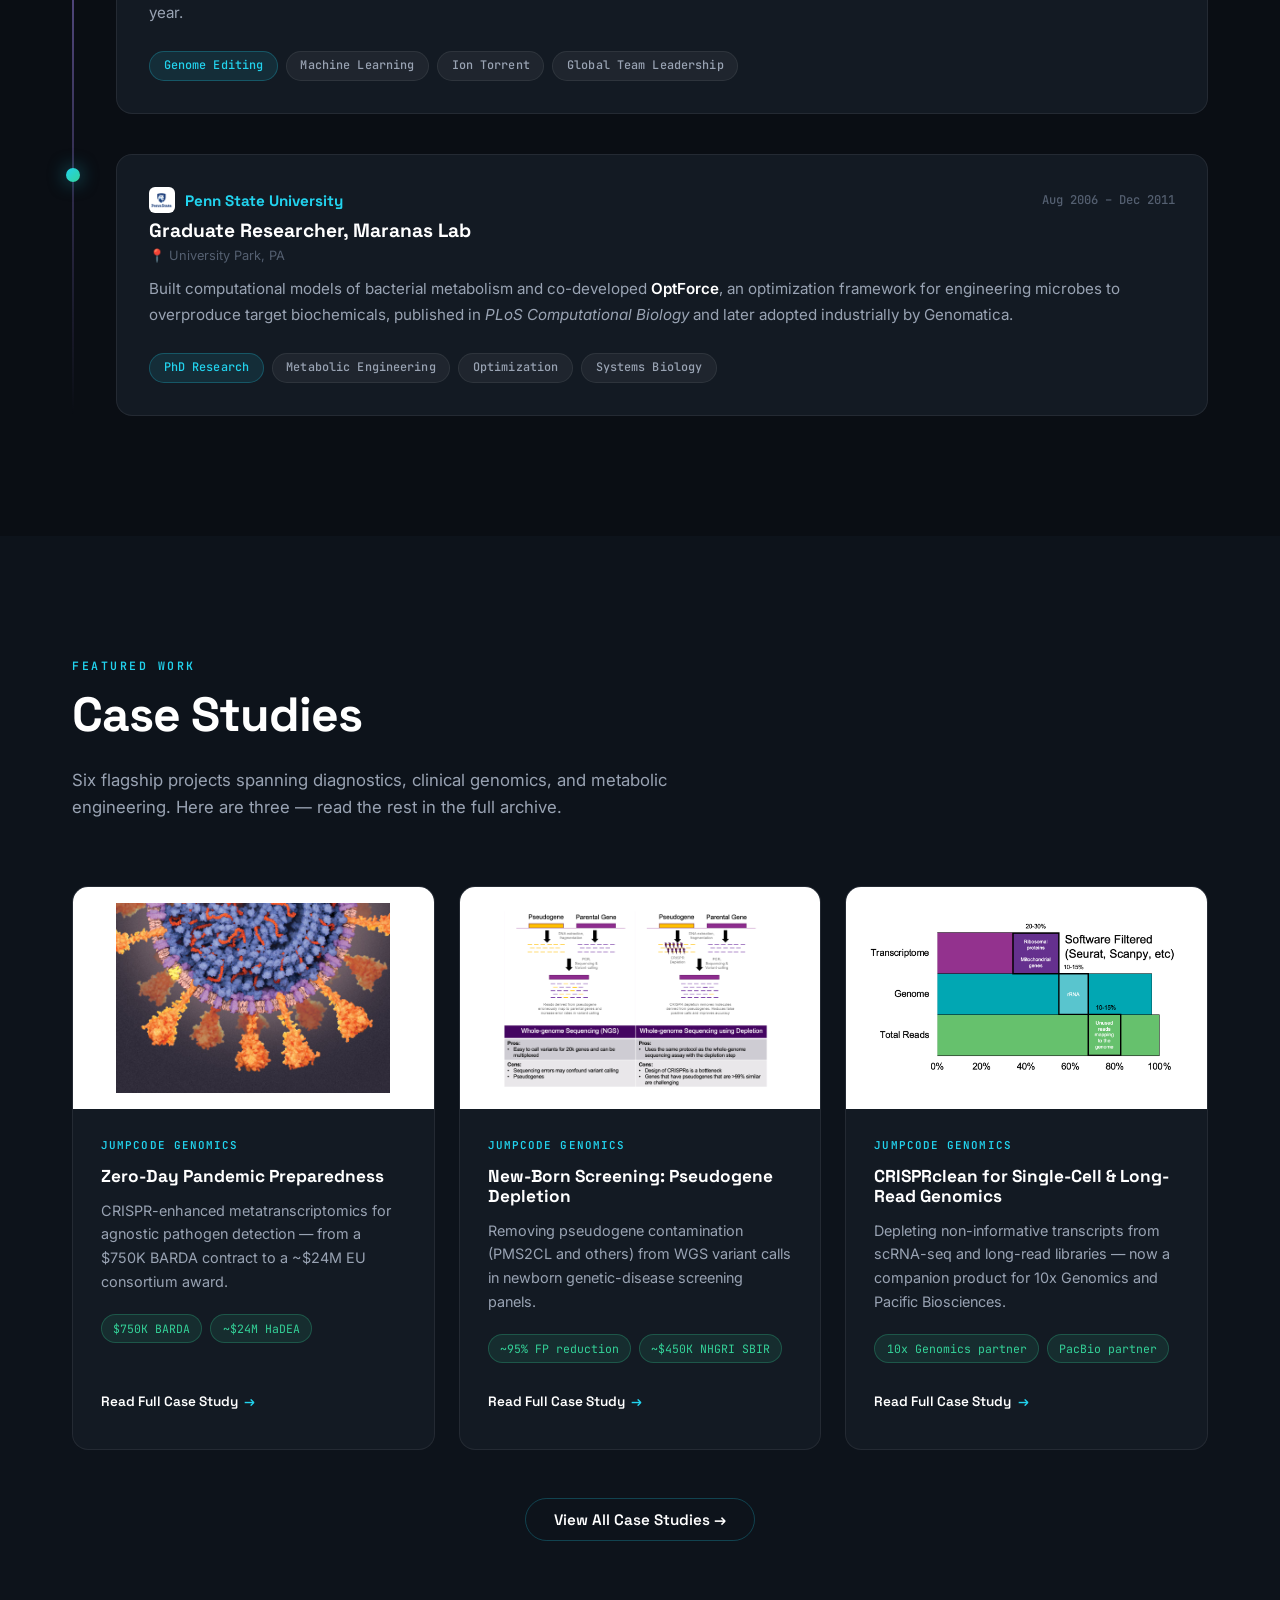
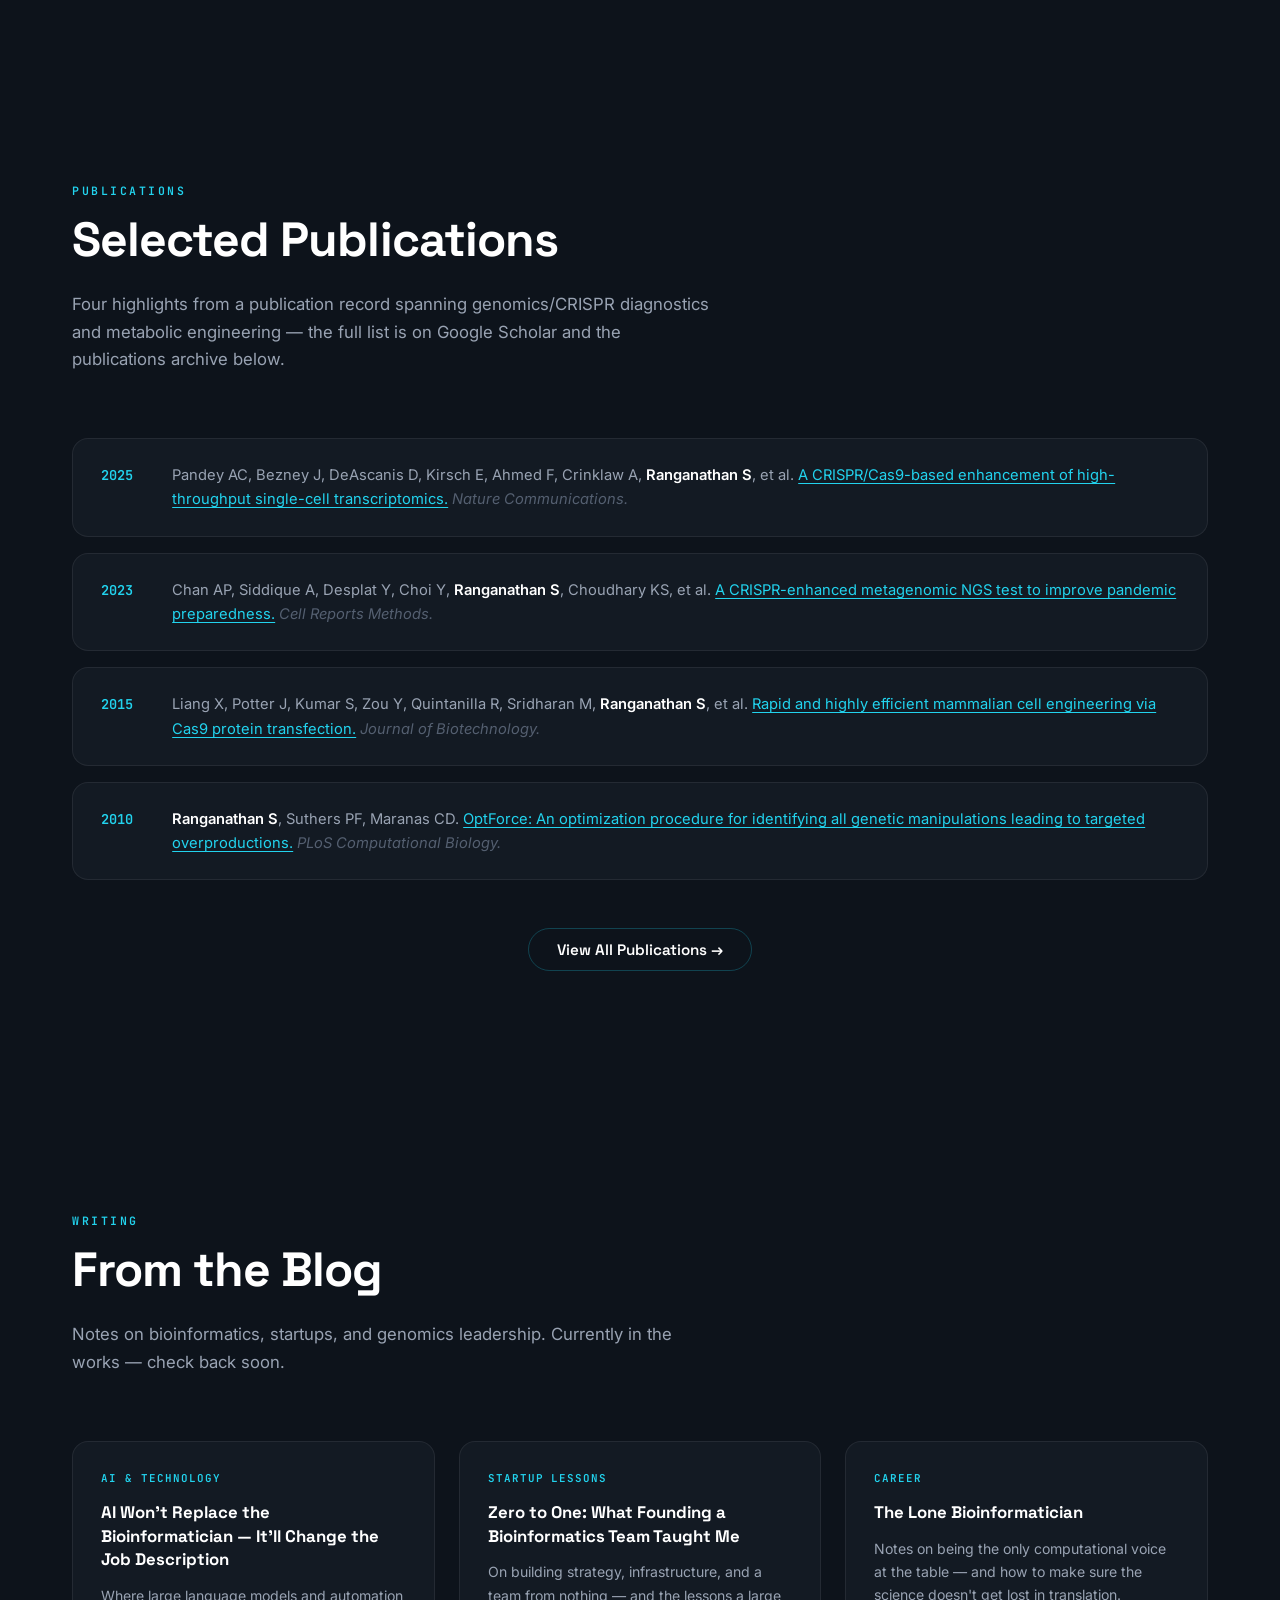
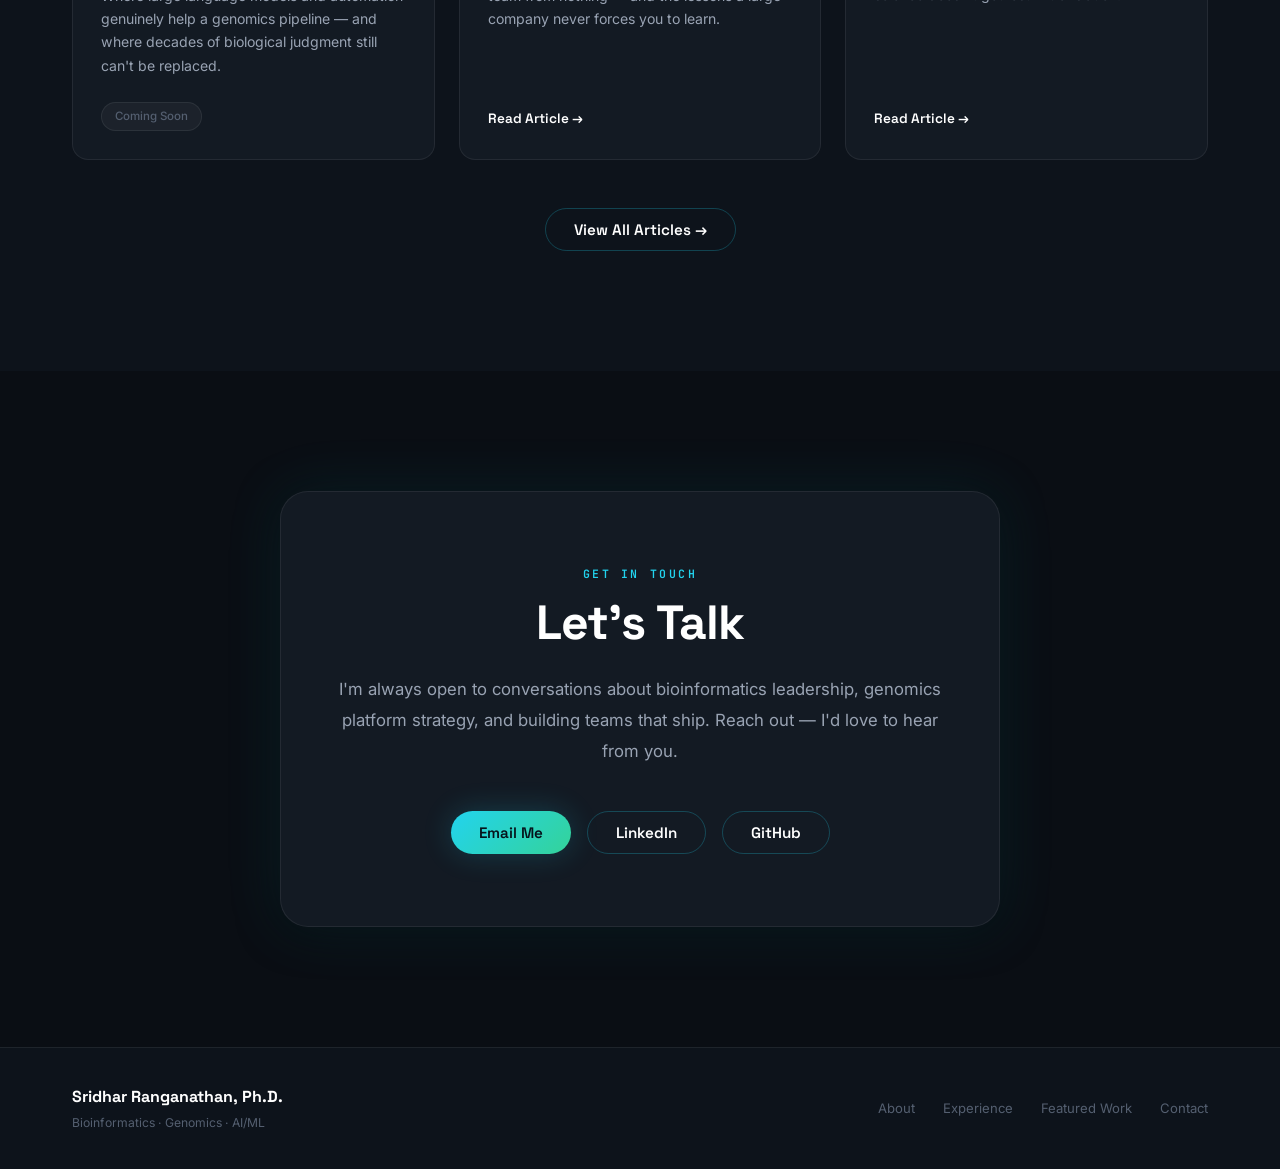
==== commit 1c577b05: "Publish second blog post: Zero to One Adds the Jumpcode Genomics startup-lessons essay with a custom" ====
--- a/index.html
+++ b/index.html
@@ -491,14 +491,14 @@
           </div>
         </div>
 
-        <div class="blog-card reveal">
+        <a class="blog-card blog-card--link reveal" href="blog/zero-to-one-founding-bioinformatics-team.html">
           <div class="blog-card__tag">Startup Lessons</div>
           <h3 class="blog-card__title">Zero to One: What Founding a Bioinformatics Team Taught Me</h3>
           <p class="blog-card__excerpt">On building strategy, infrastructure, and a team from nothing &mdash; and the lessons a large company never forces you to learn.</p>
           <div class="blog-card__footer">
-            <span class="blog-card__status">Coming Soon</span>
-          </div>
-        </div>
+            <span class="blog-card__read-more">Read Article &rarr;</span>
+          </div>
+        </a>
 
         <a class="blog-card blog-card--link reveal" href="blog/the-lone-bioinformatician.html">
           <div class="blog-card__tag">Career</div>
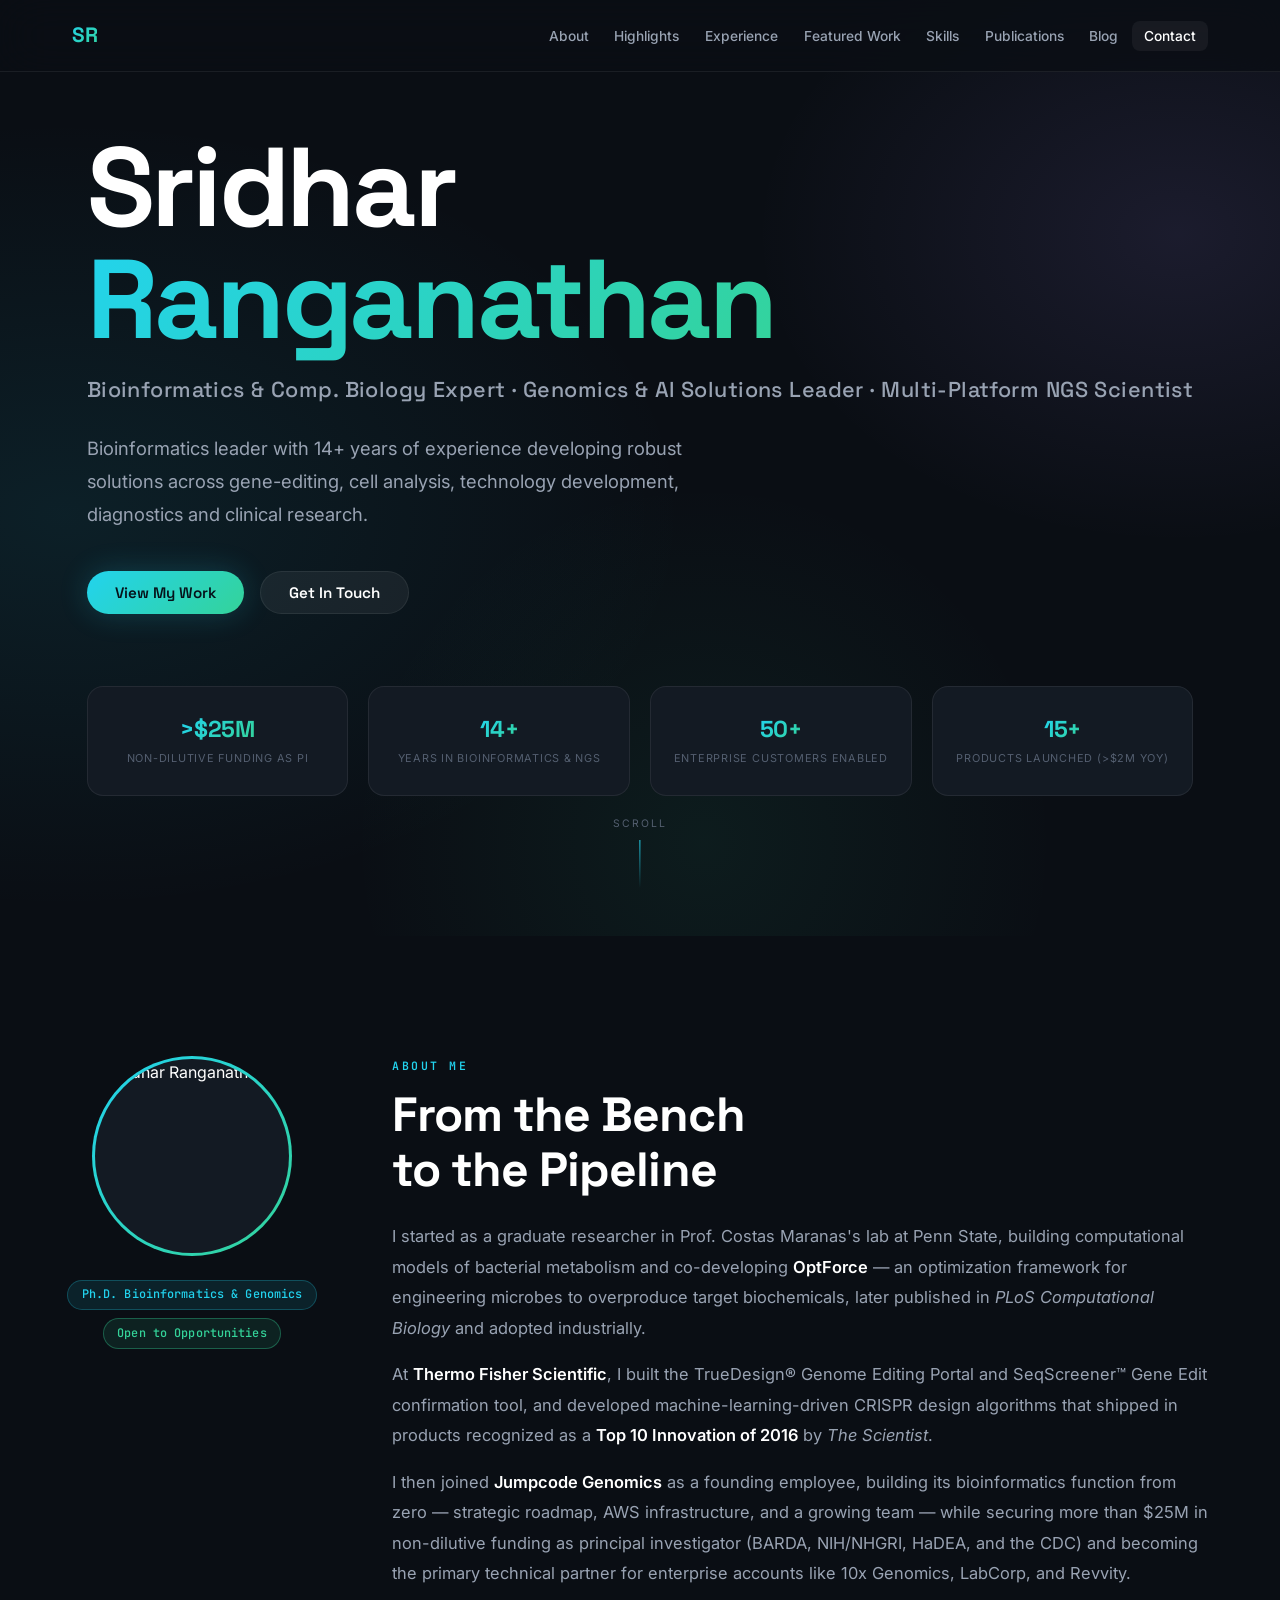
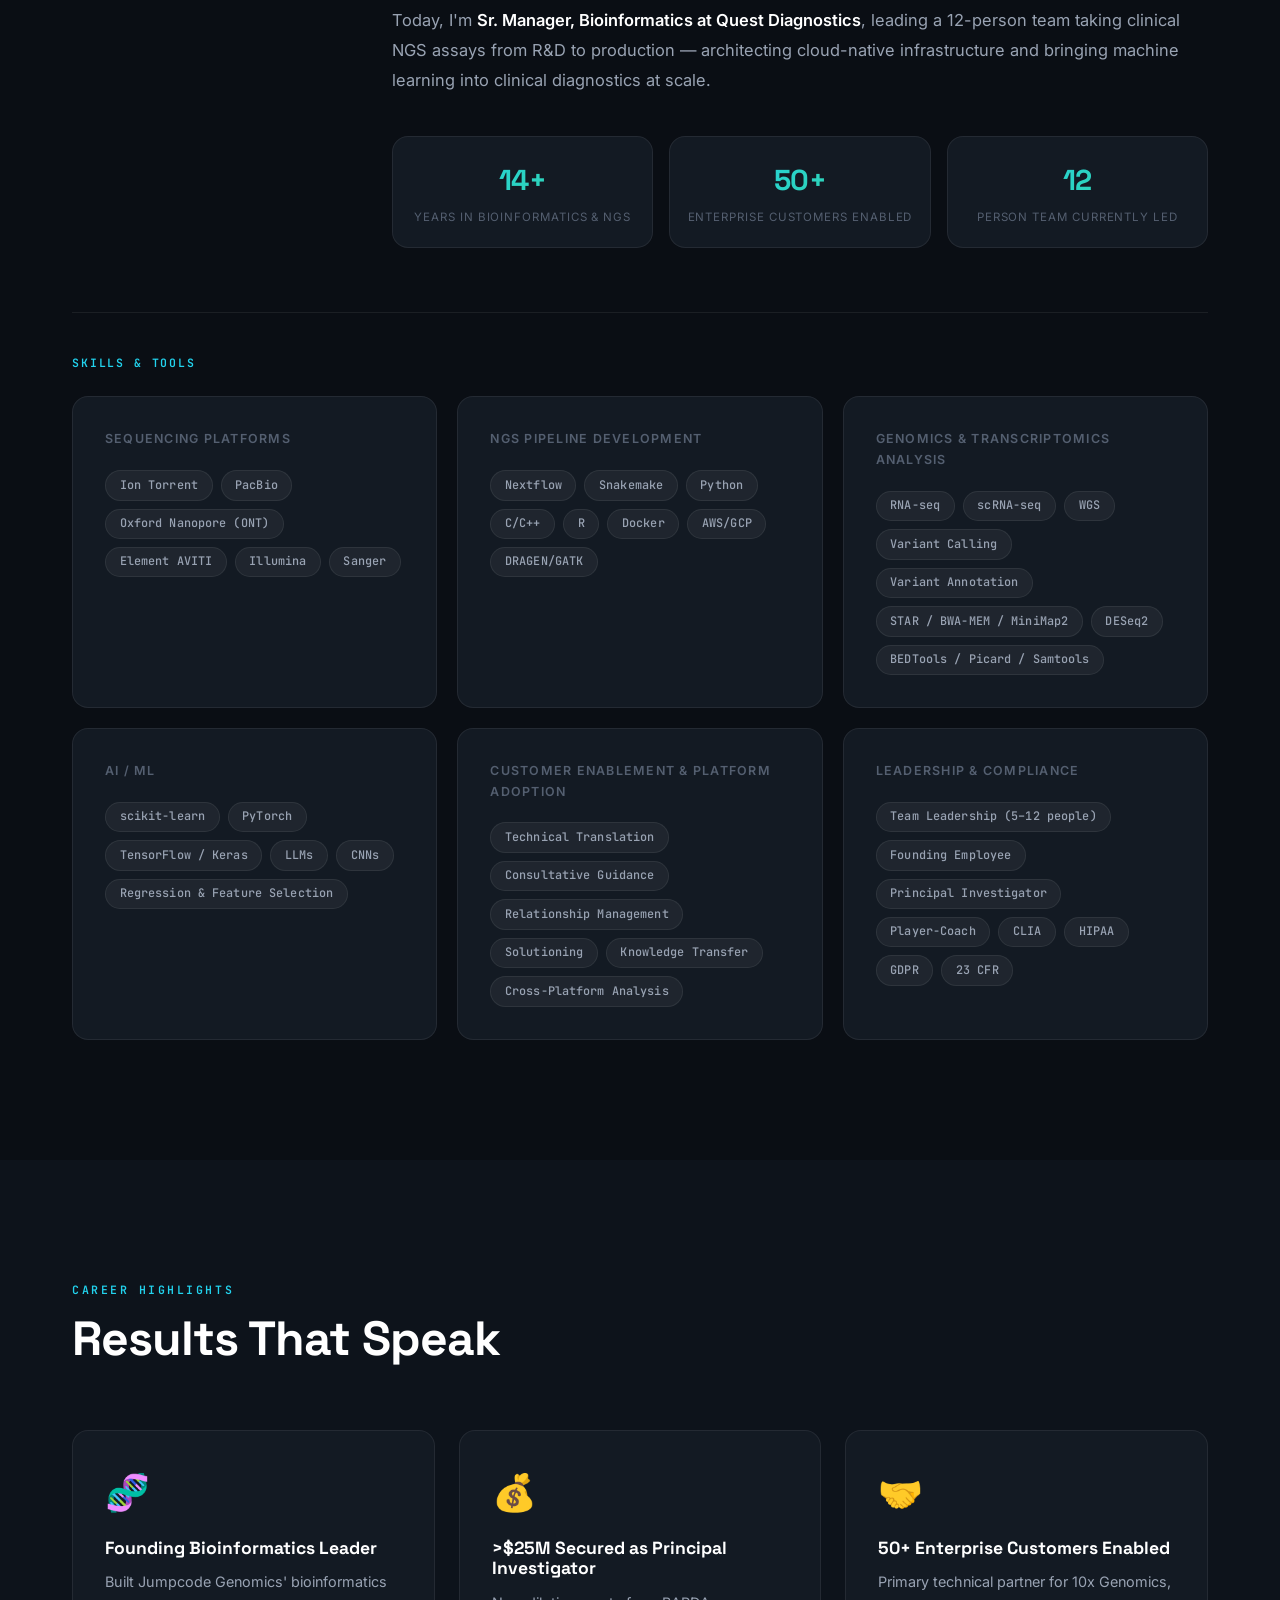
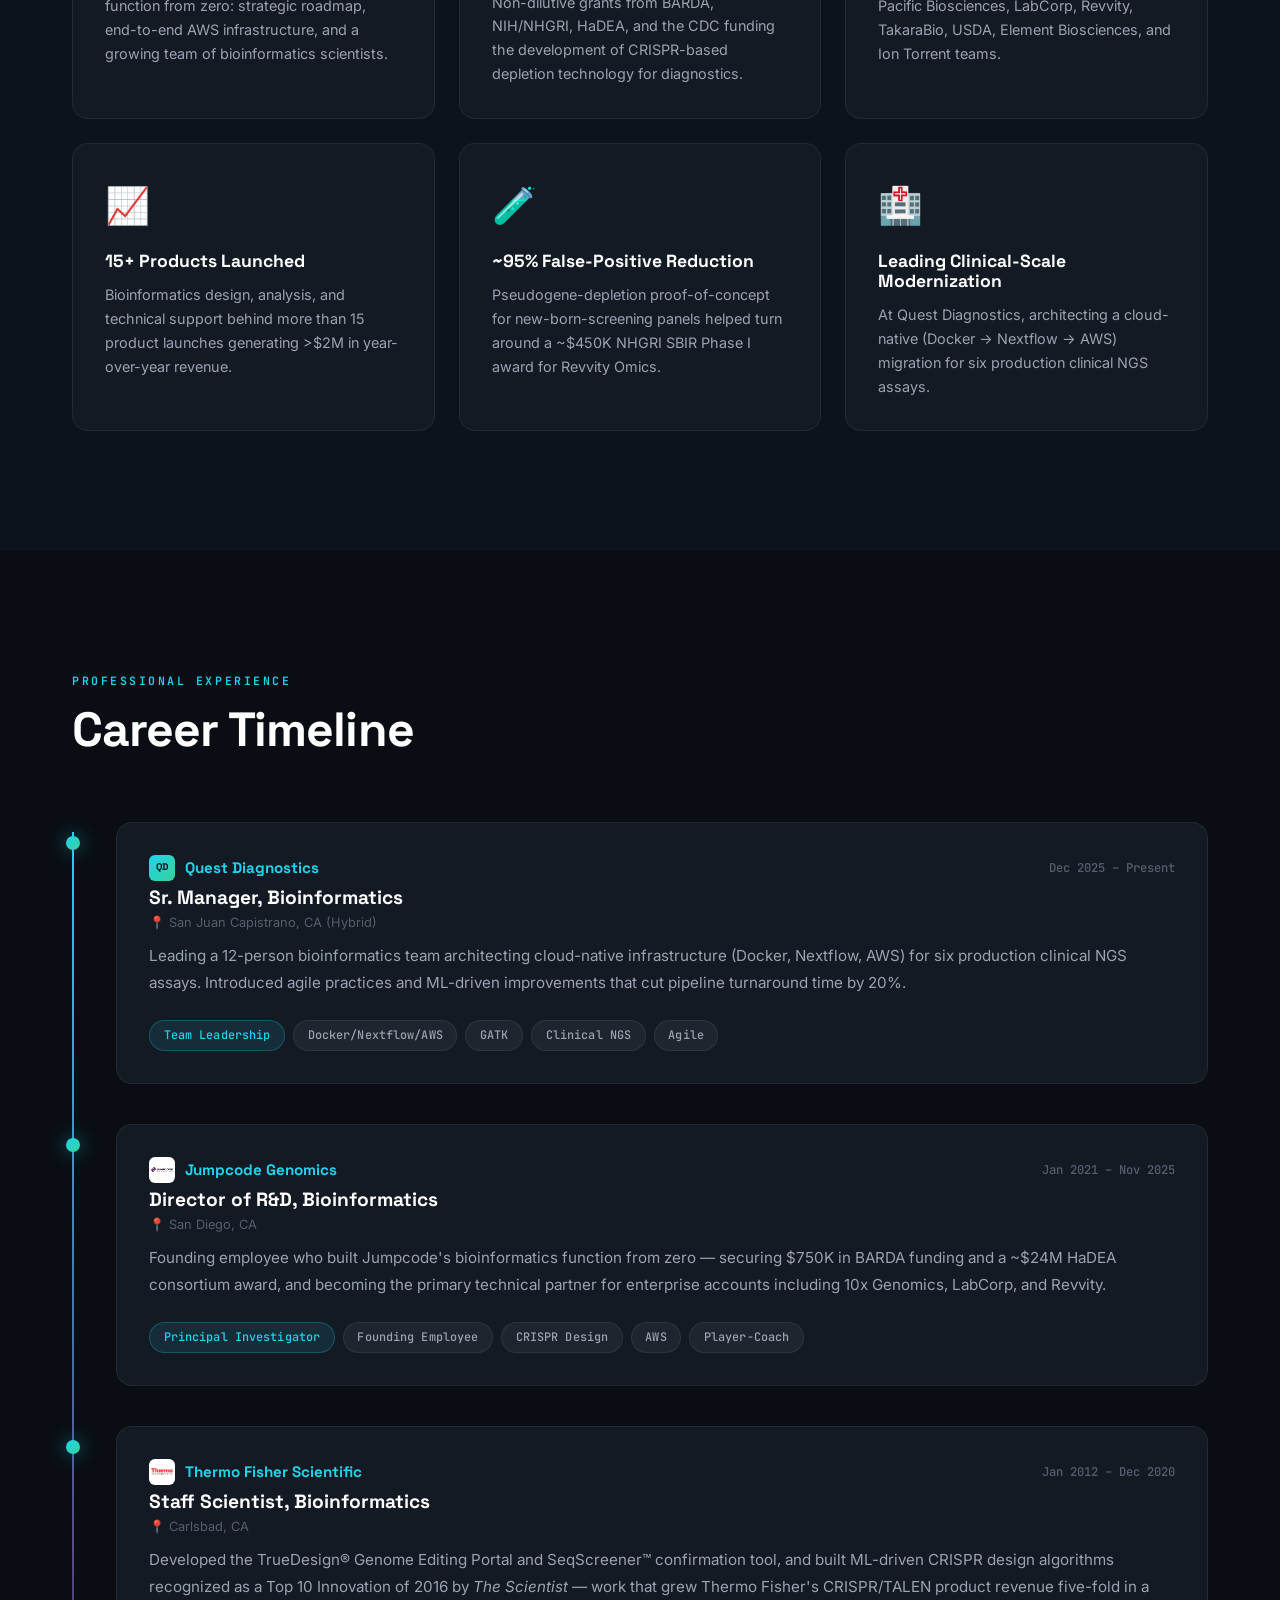
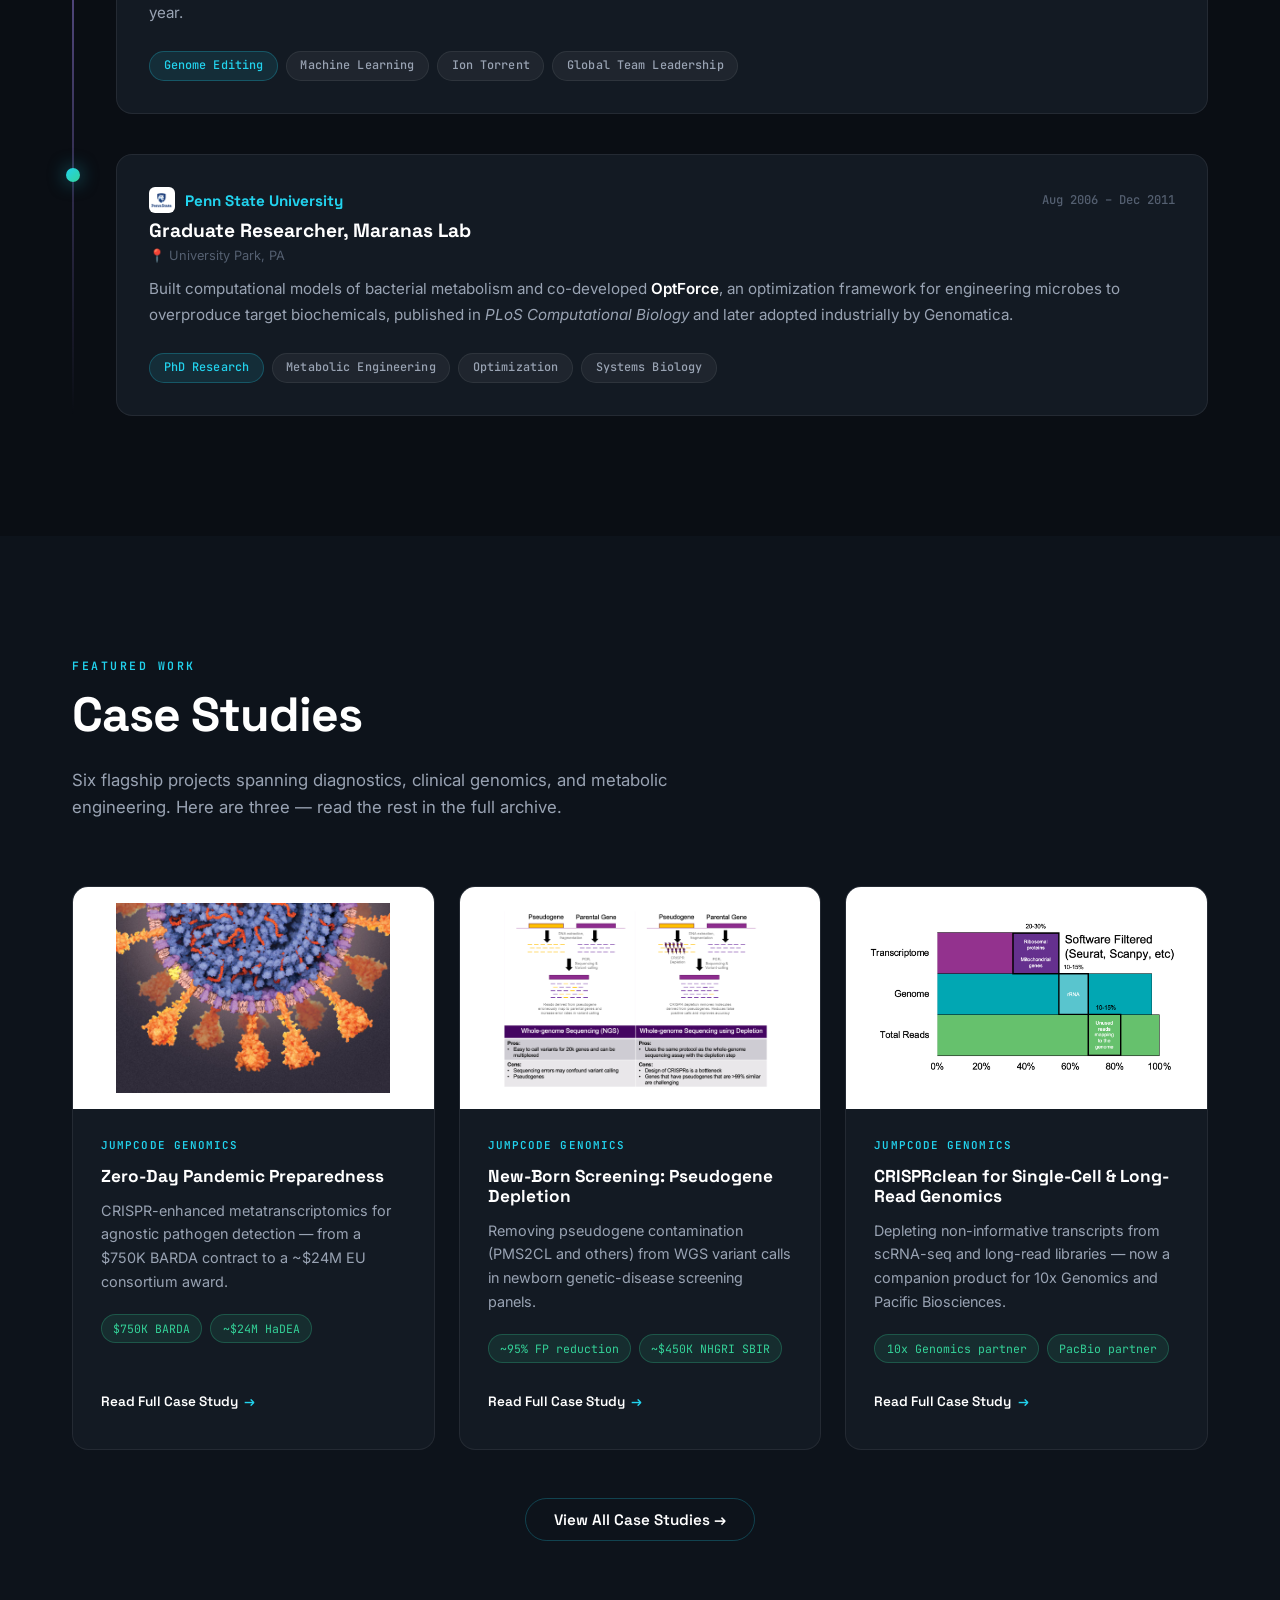
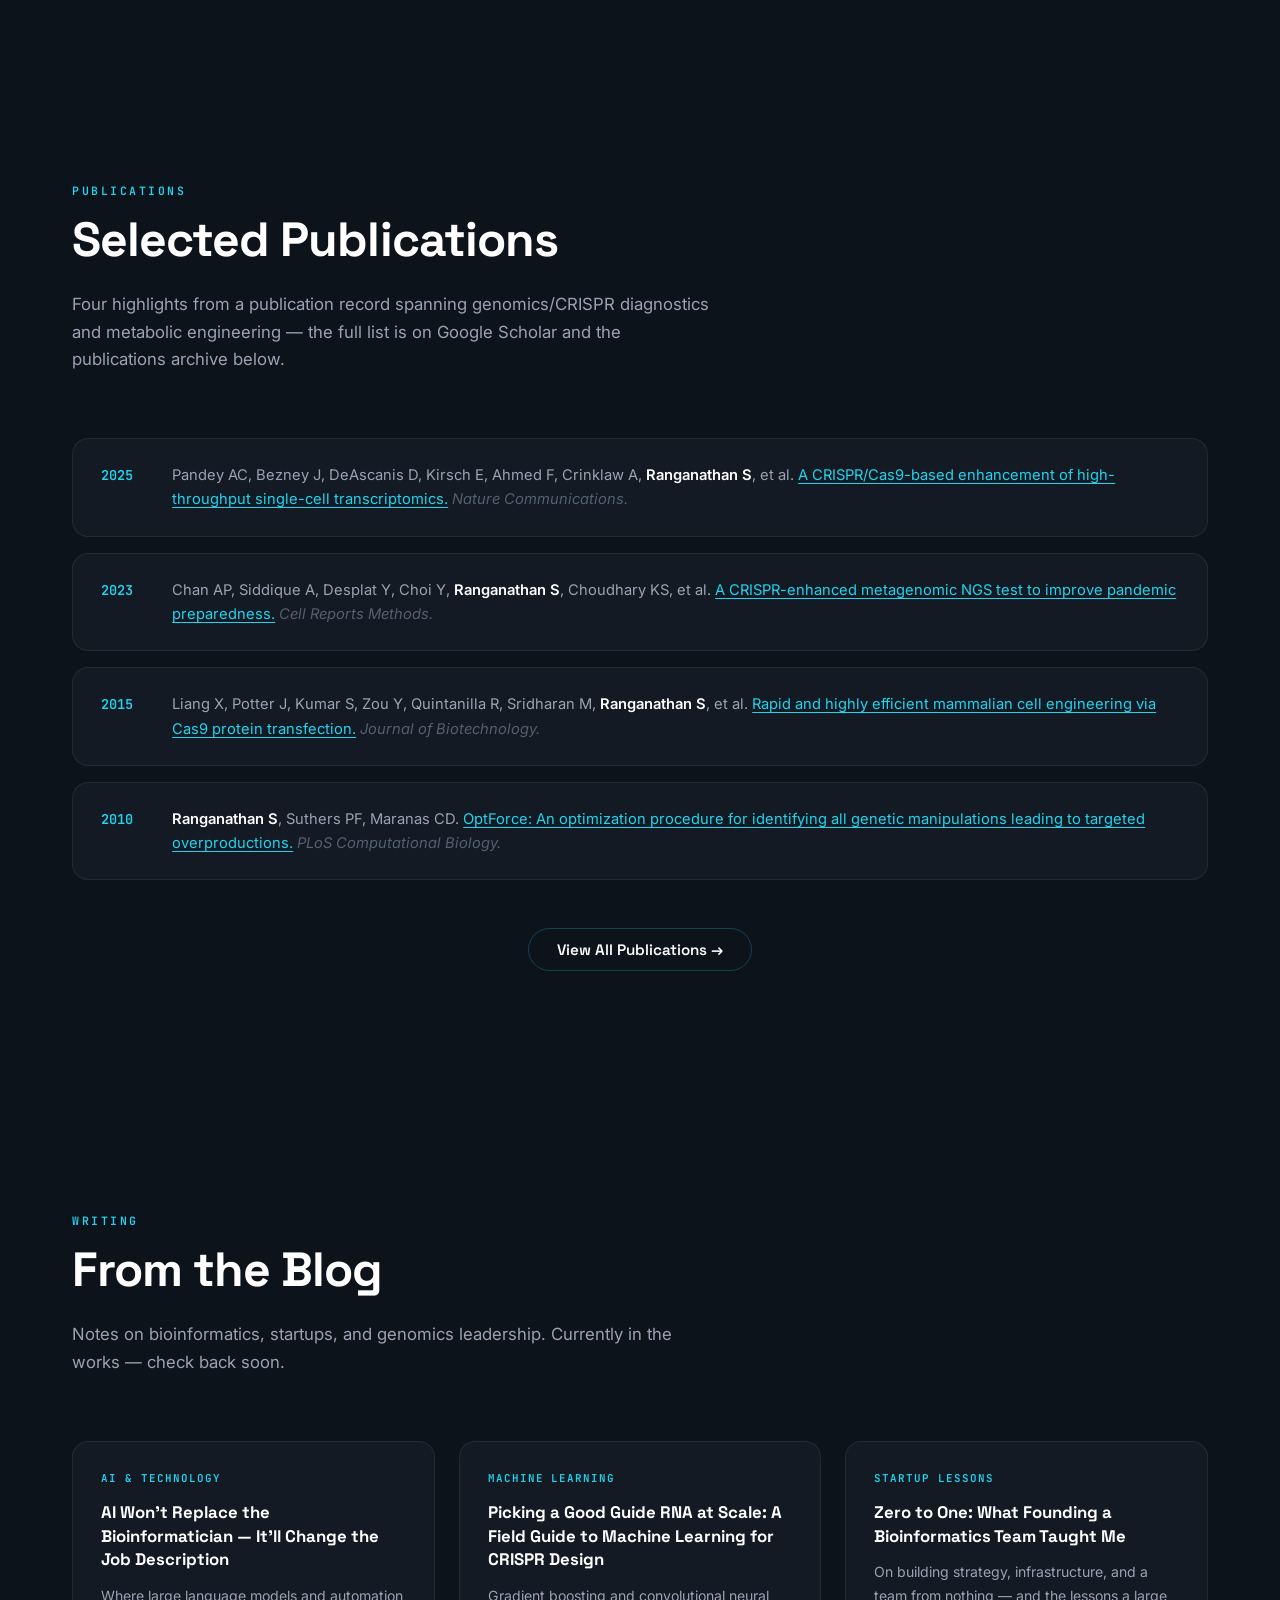
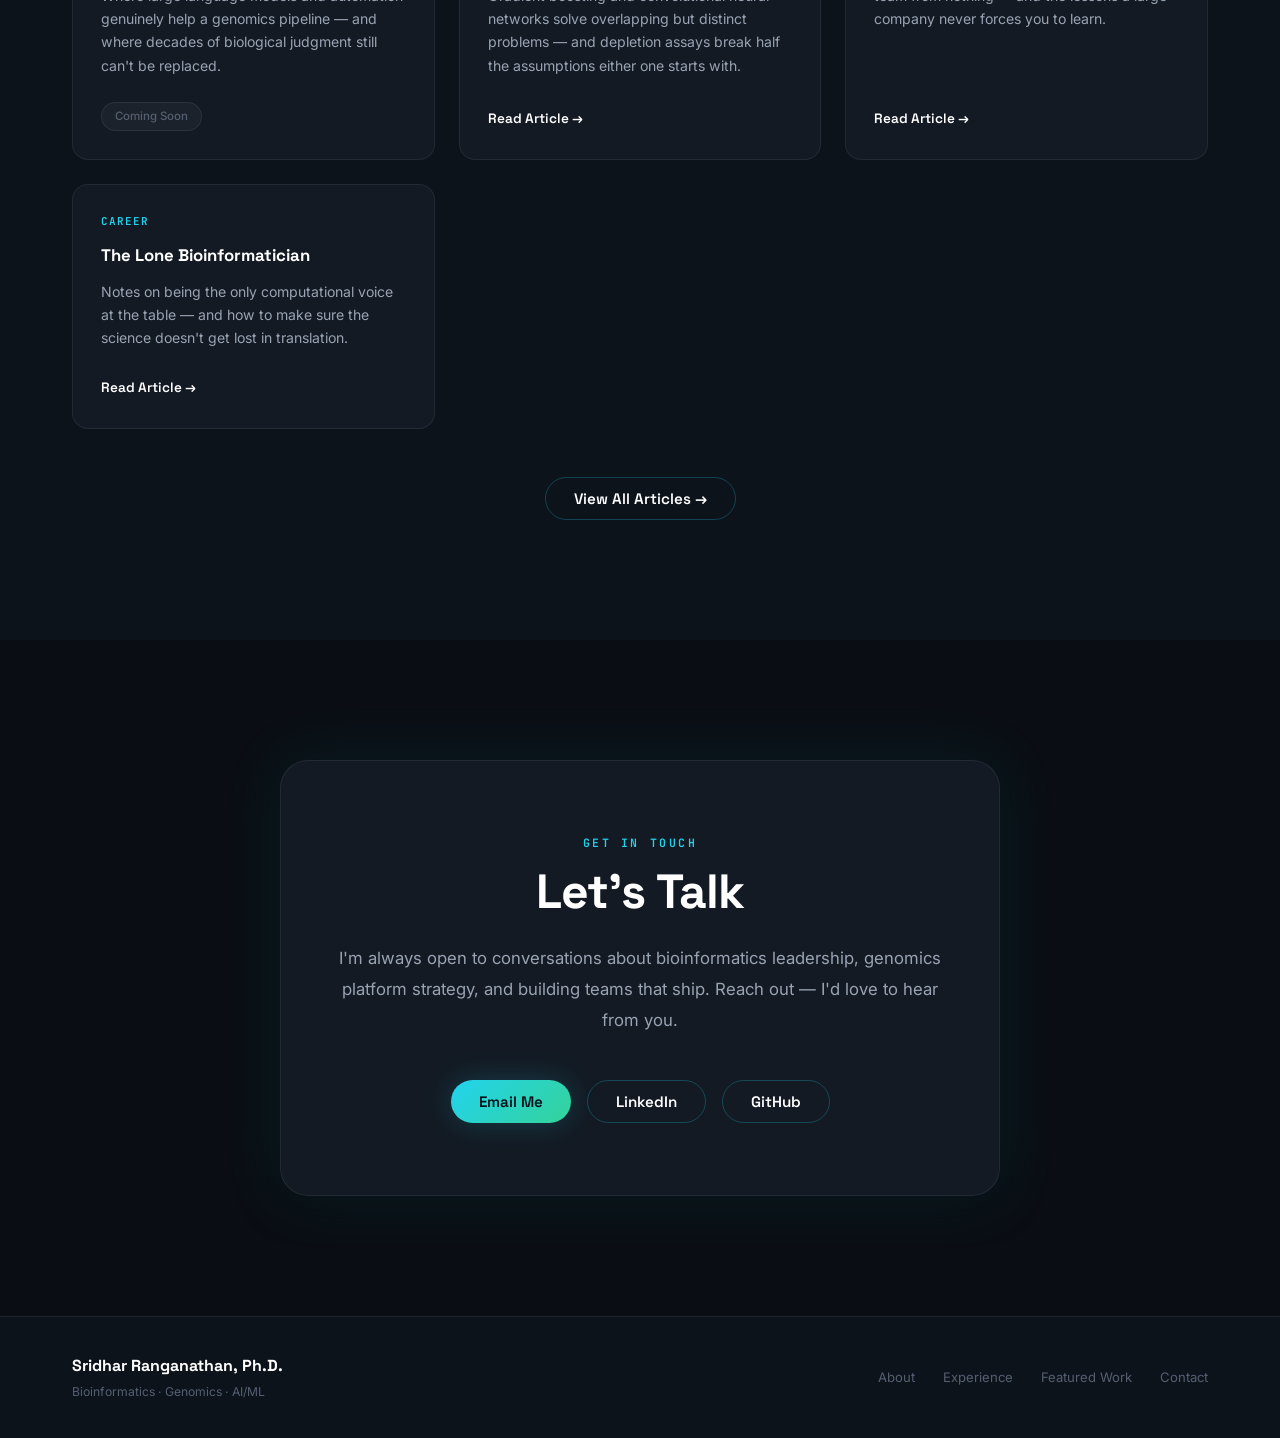
==== commit 3a685962: "Publish "Picking a Good Guide RNA at Scale" and add notes-to-post workflow New post covers gradient " ====
--- a/index.html
+++ b/index.html
@@ -491,6 +491,15 @@
           </div>
         </div>
 
+        <a class="blog-card blog-card--link reveal" href="blog/ai-for-crispr-design.html">
+          <div class="blog-card__tag">Machine Learning</div>
+          <h3 class="blog-card__title">Picking a Good Guide RNA at Scale: A Field Guide to Machine Learning for CRISPR Design</h3>
+          <p class="blog-card__excerpt">Gradient boosting and convolutional neural networks solve overlapping but distinct problems &mdash; and depletion assays break half the assumptions either one starts with.</p>
+          <div class="blog-card__footer">
+            <span class="blog-card__read-more">Read Article &rarr;</span>
+          </div>
+        </a>
+
         <a class="blog-card blog-card--link reveal" href="blog/zero-to-one-founding-bioinformatics-team.html">
           <div class="blog-card__tag">Startup Lessons</div>
           <h3 class="blog-card__title">Zero to One: What Founding a Bioinformatics Team Taught Me</h3>
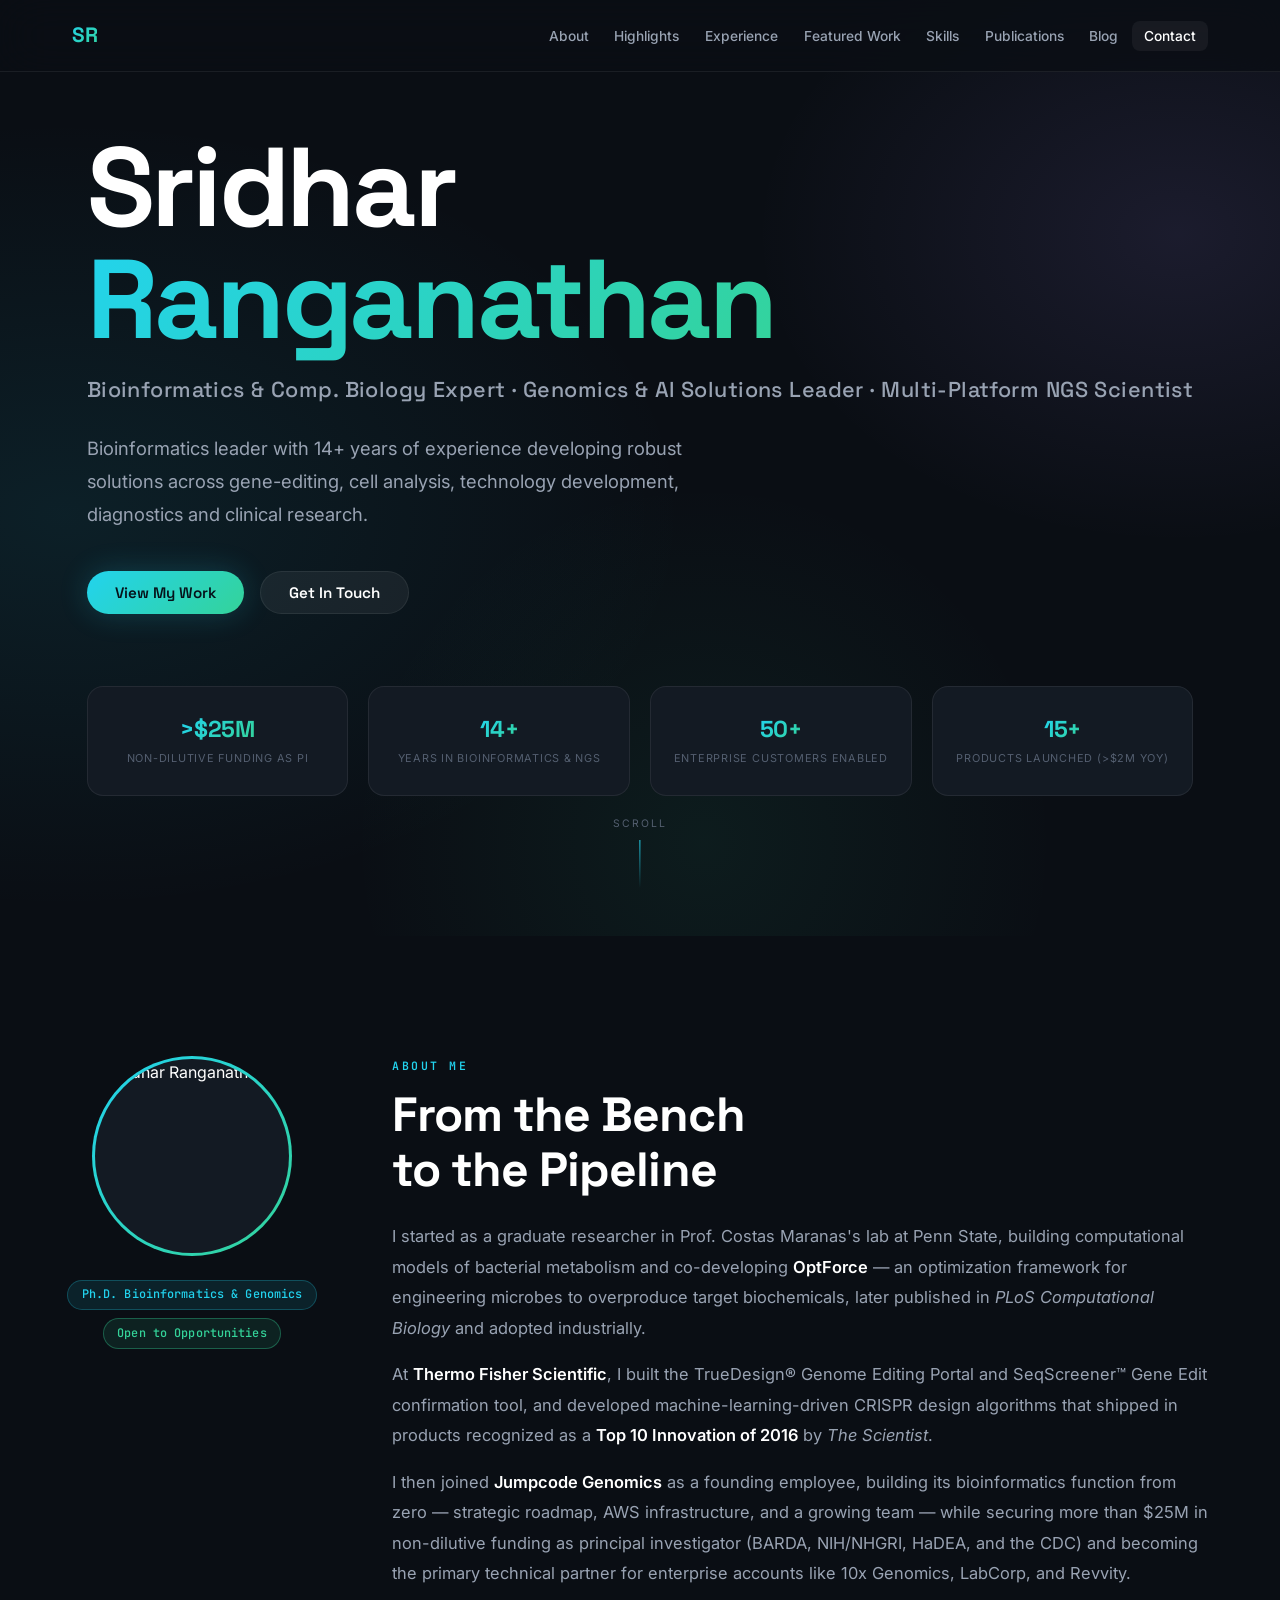
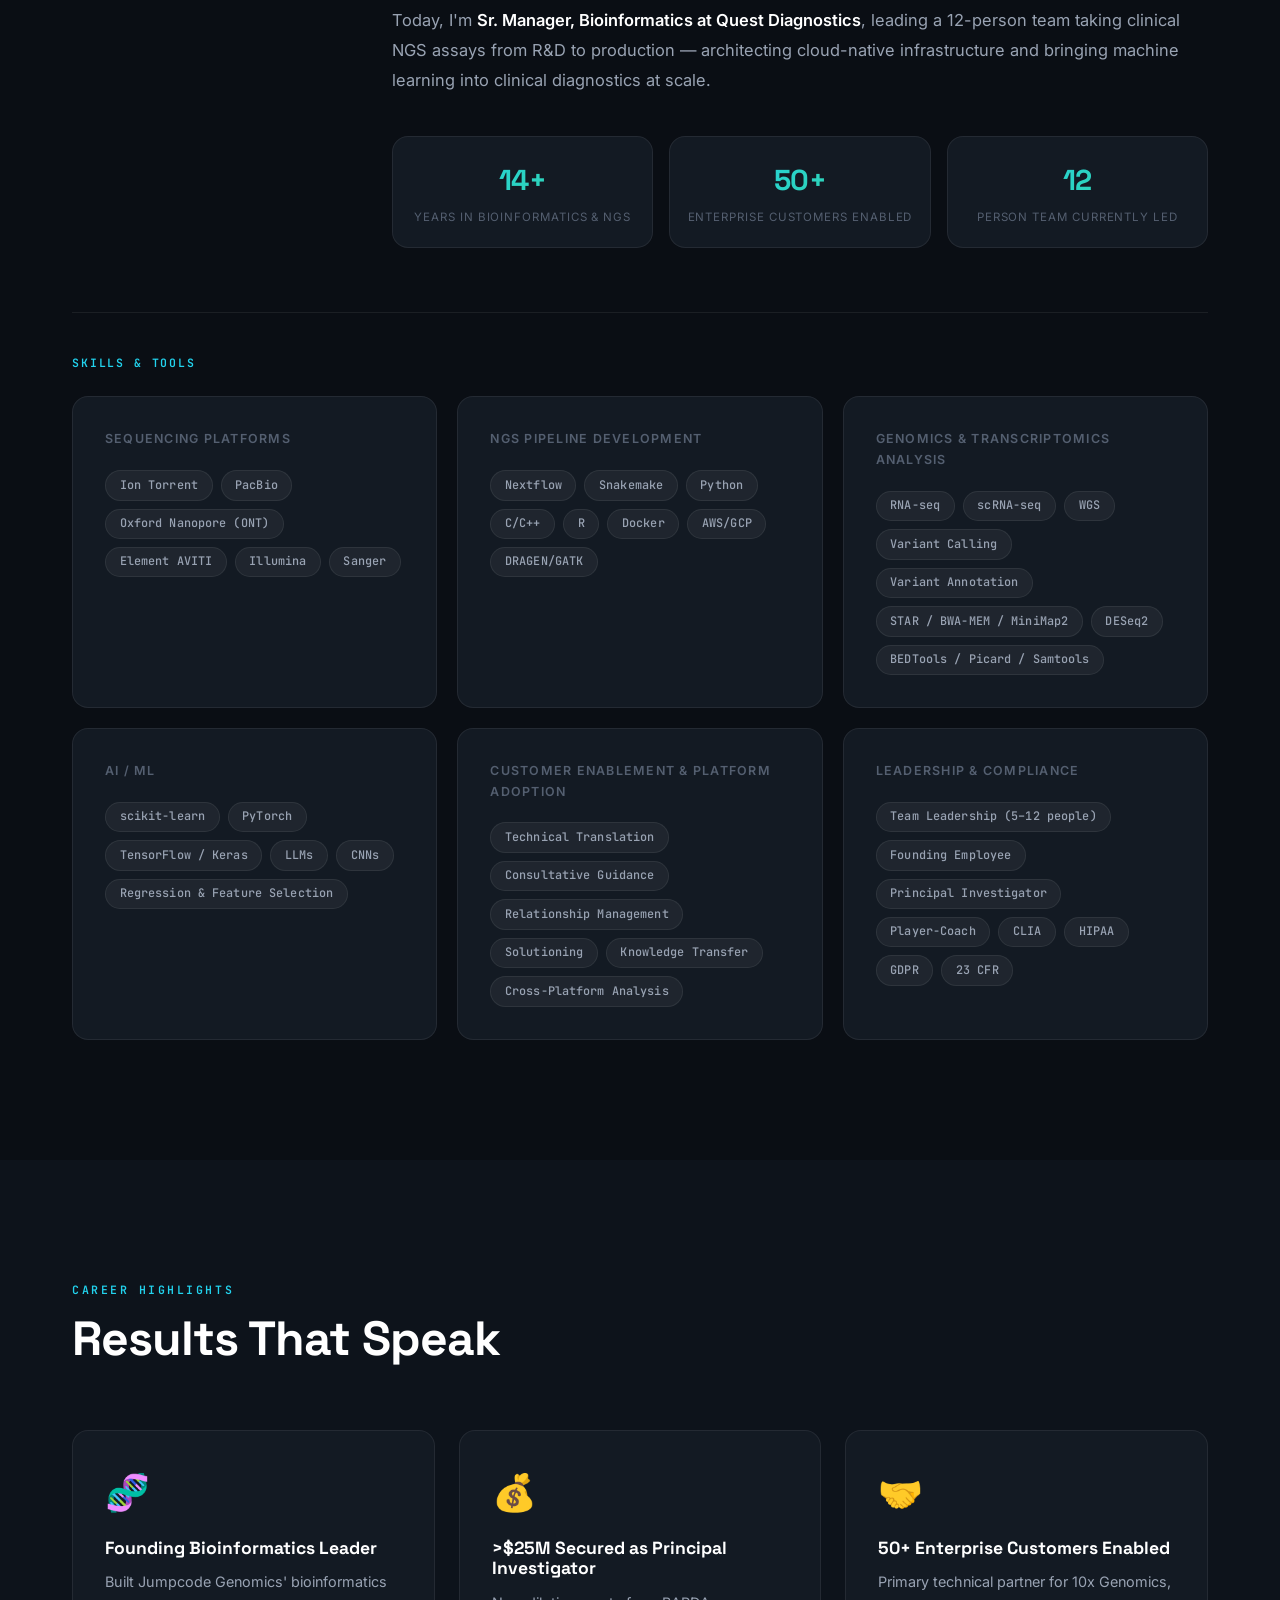
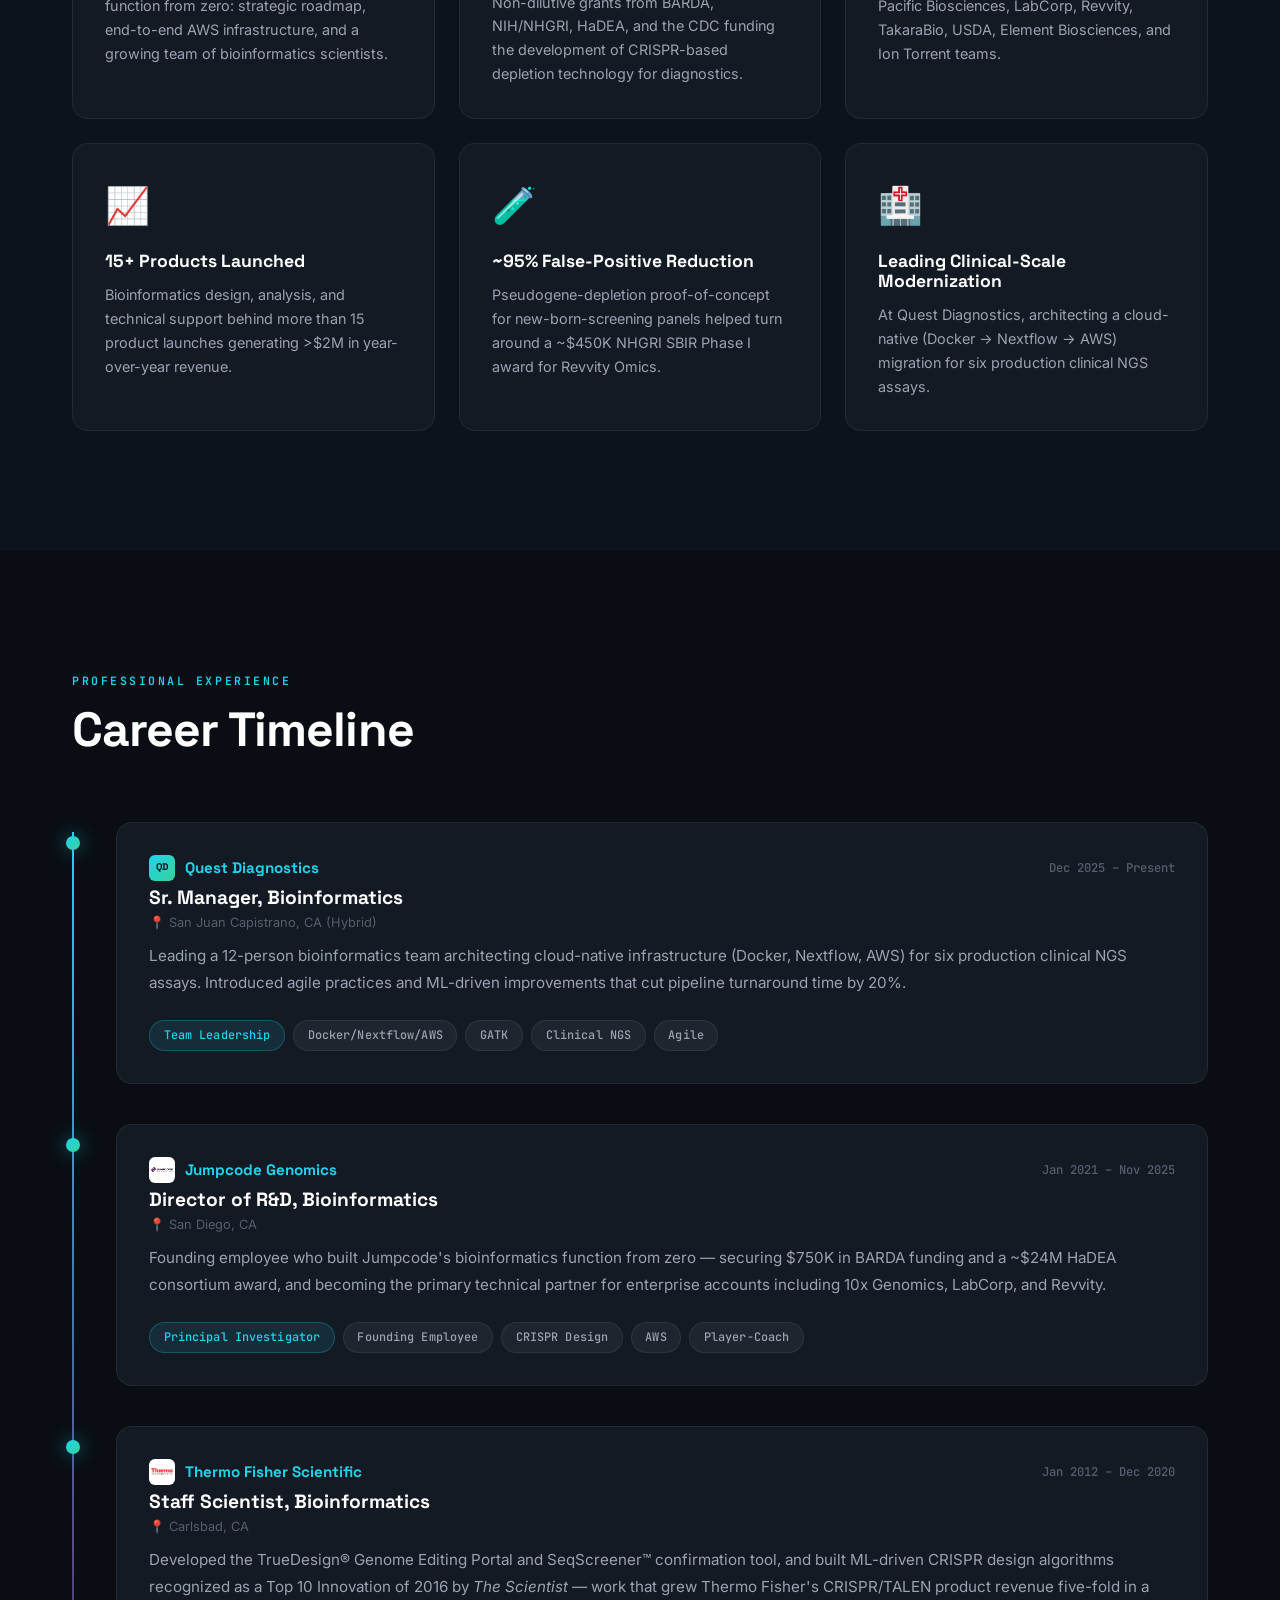
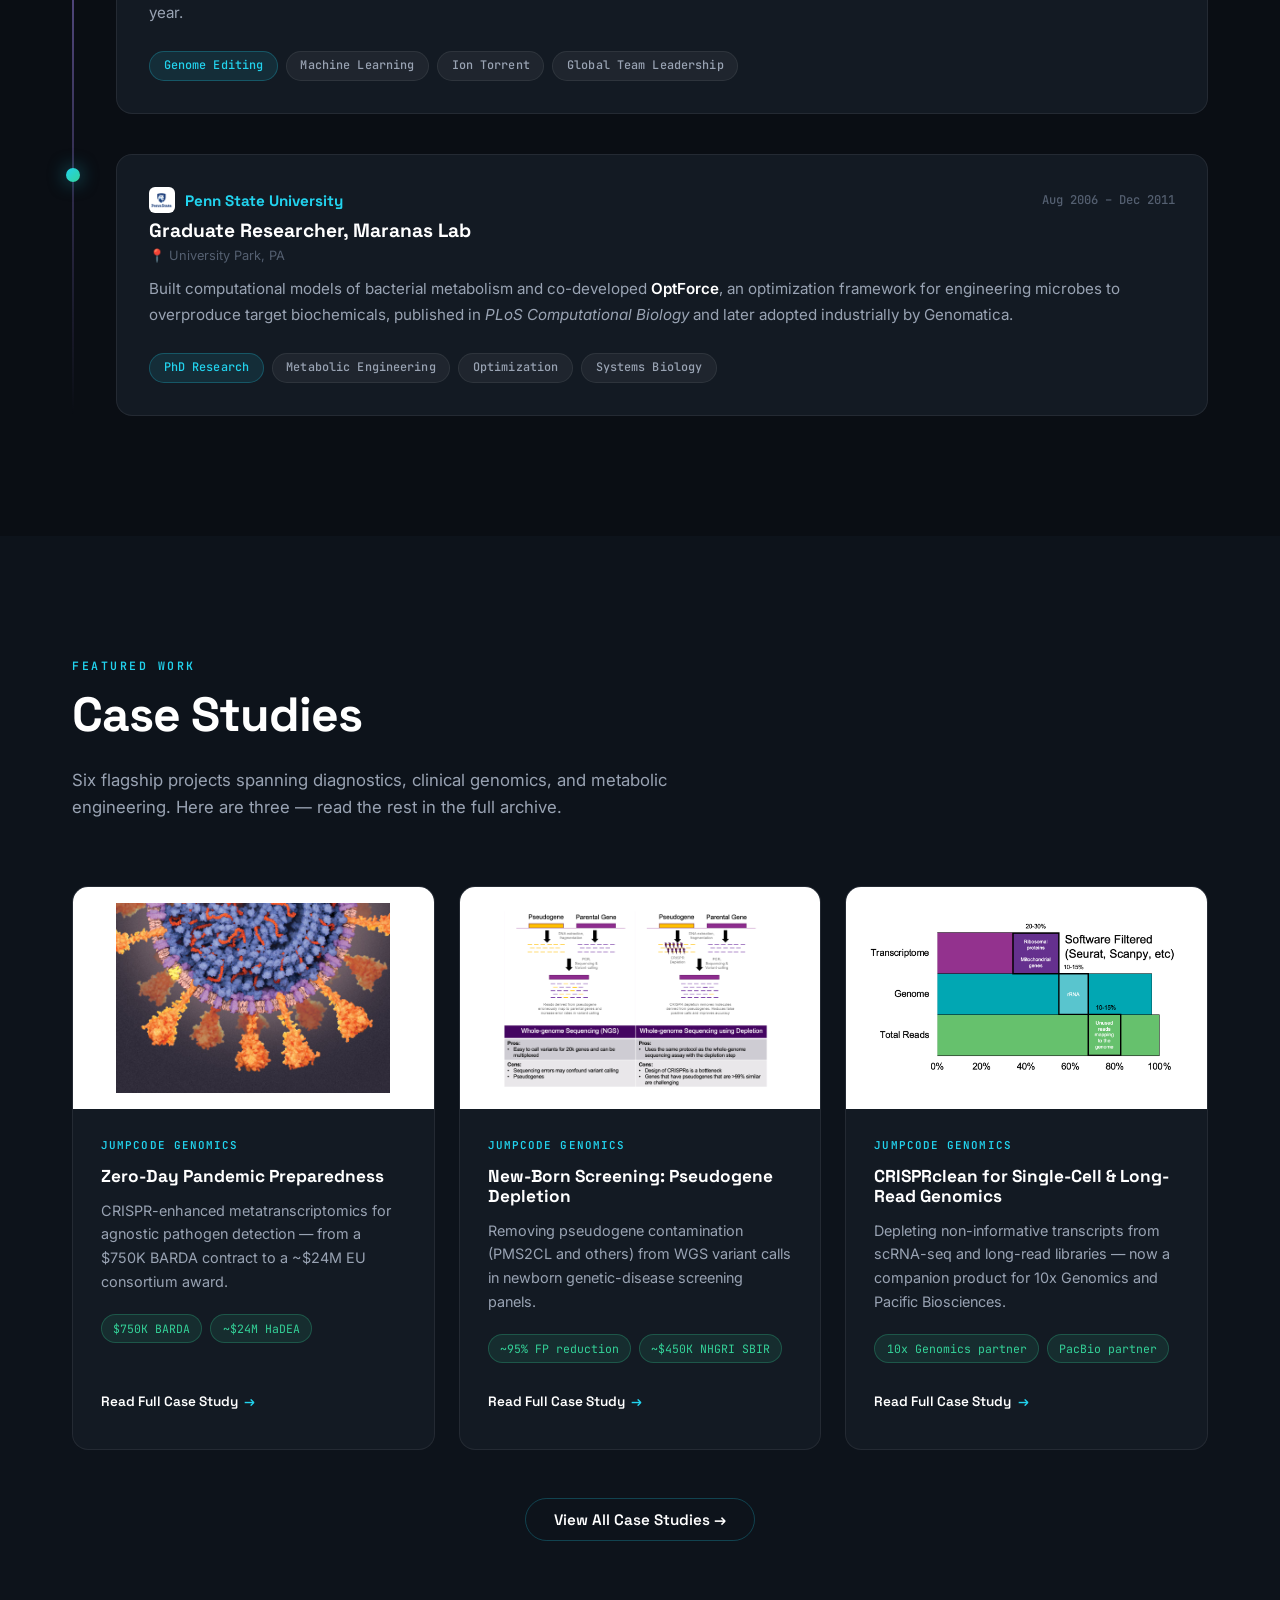
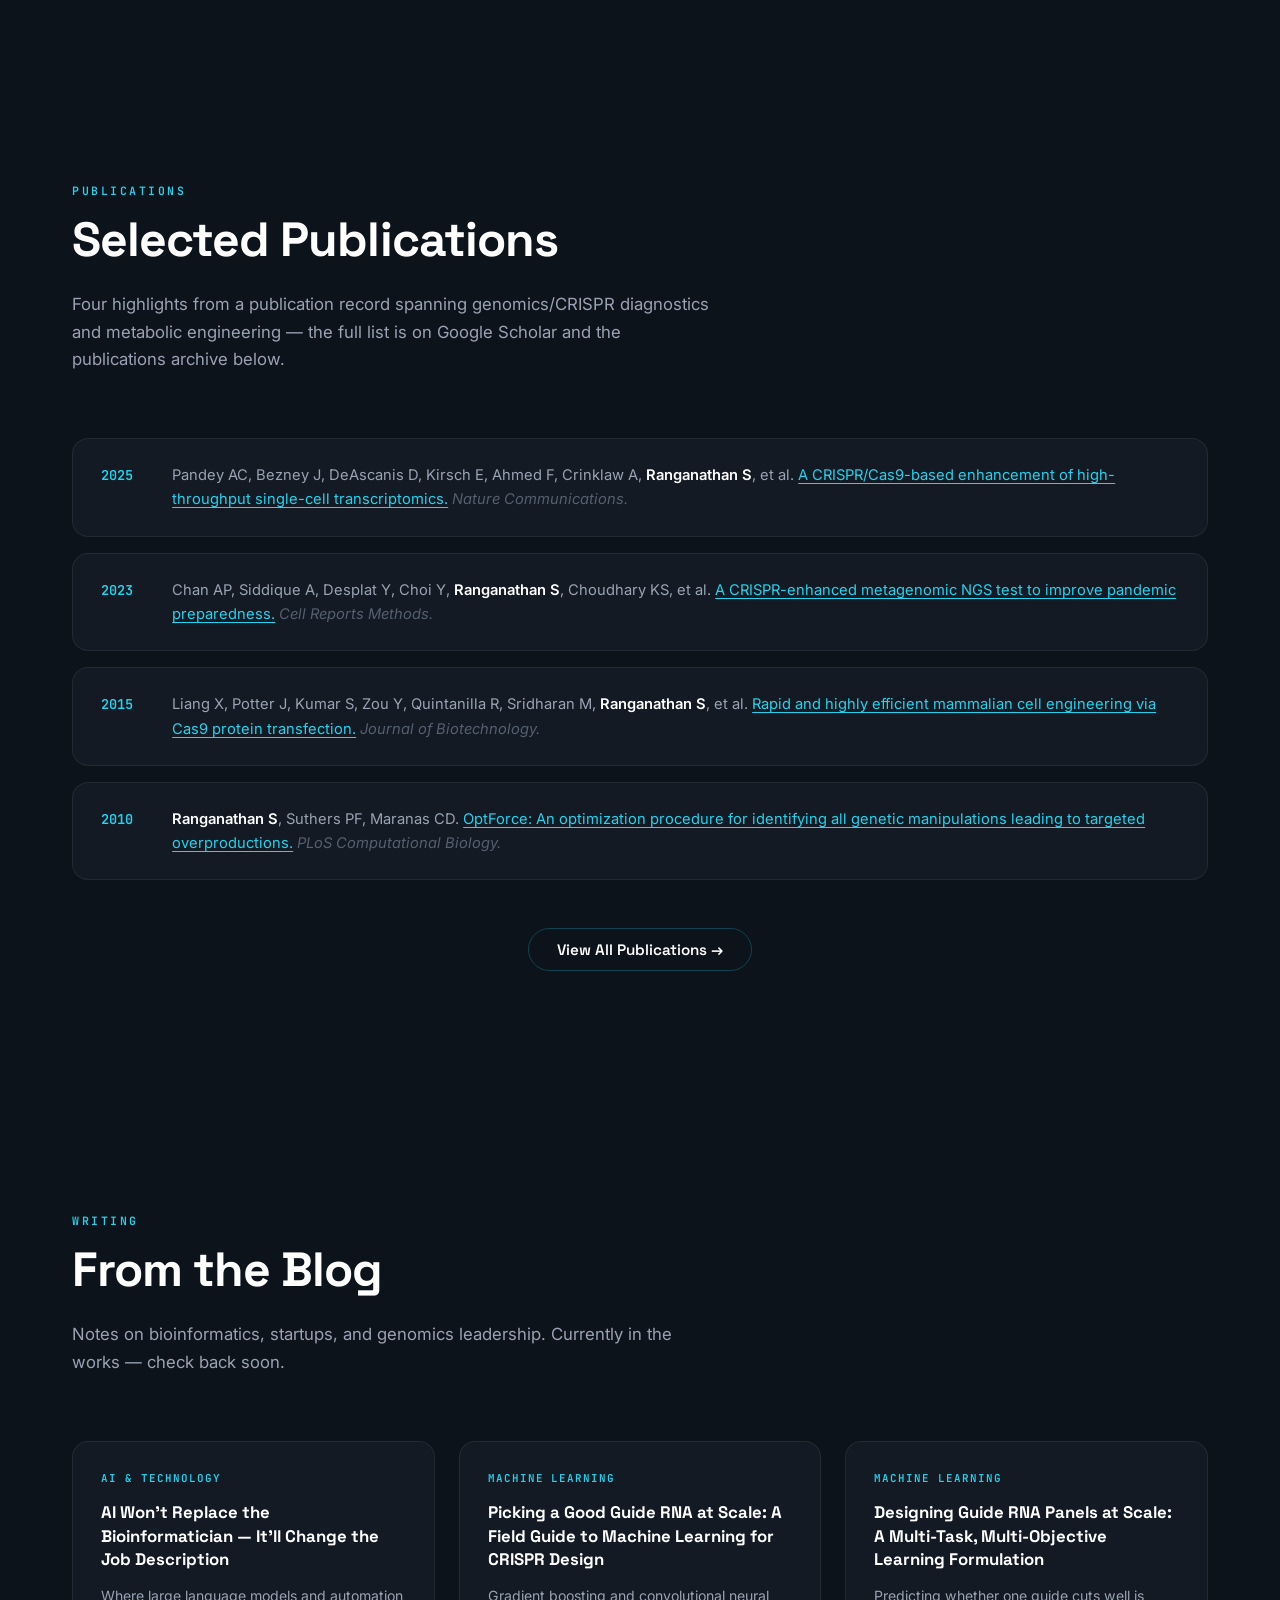
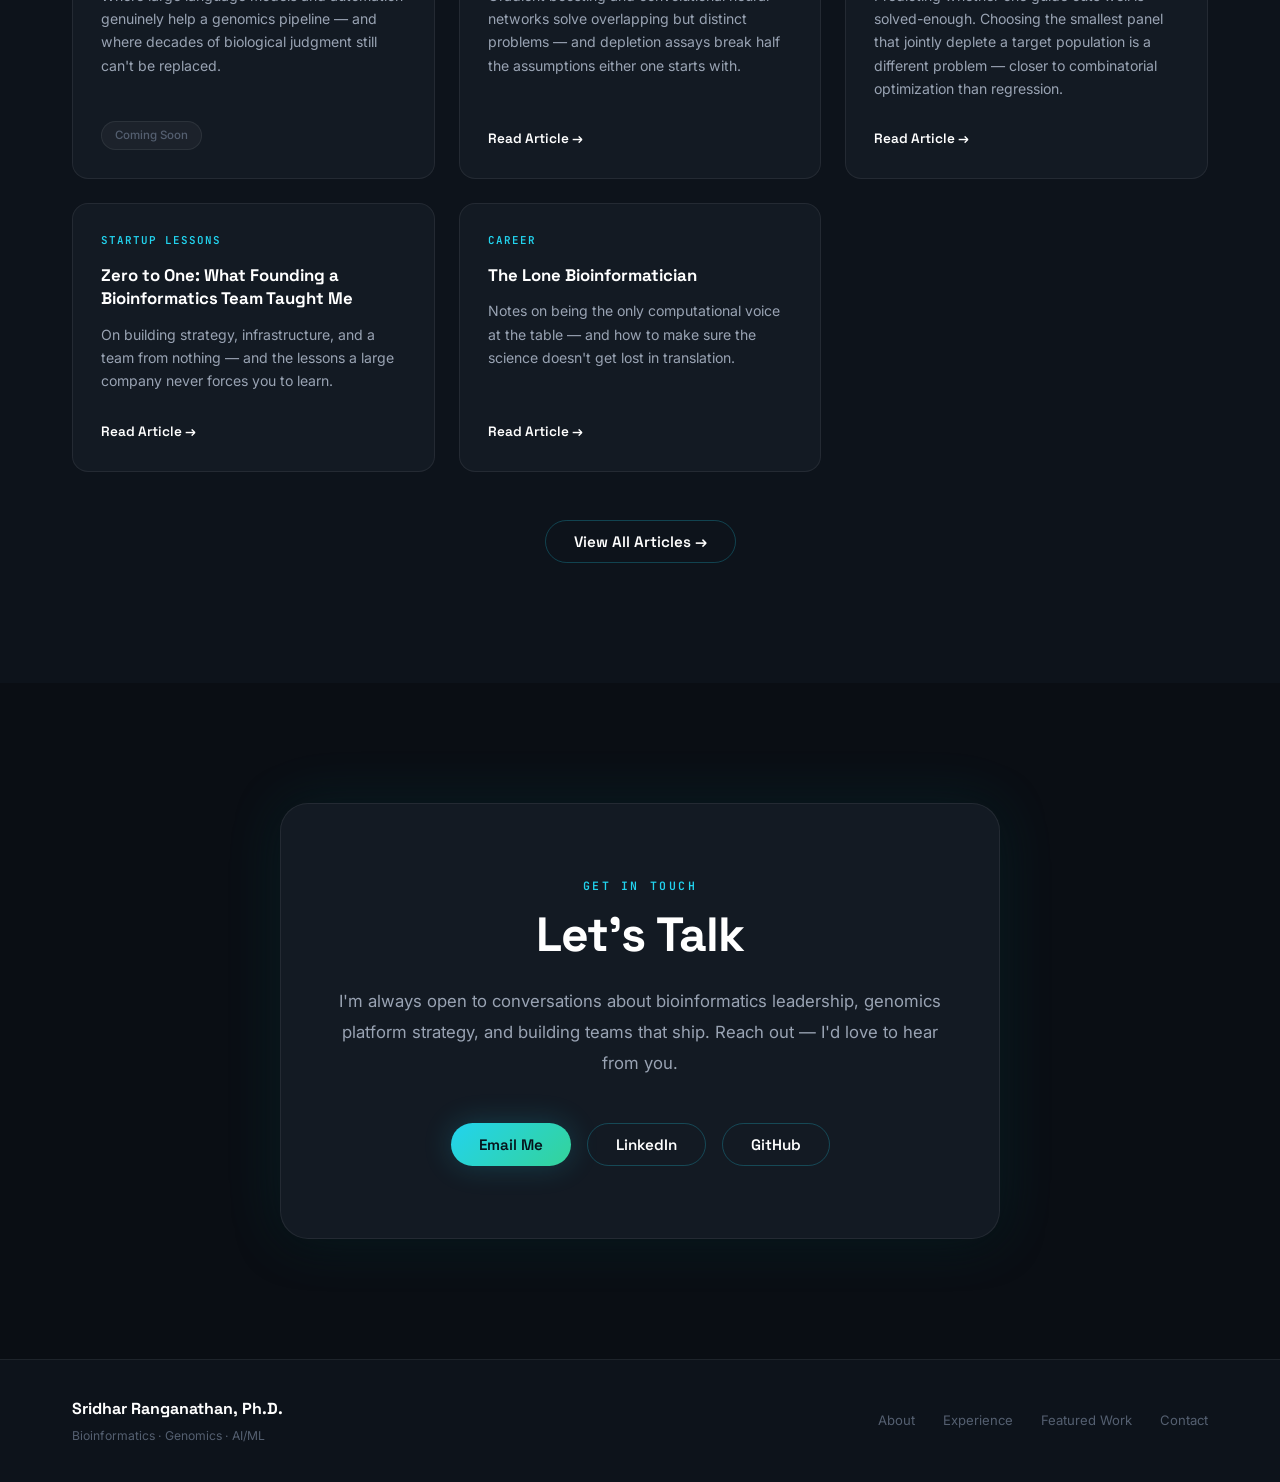
==== commit 294dcd24: "Publish "Designing Guide RNA Panels at Scale" Multi-task, multi-objective ML formulation for pooled " ====
--- a/index.html
+++ b/index.html
@@ -500,6 +500,15 @@
           </div>
         </a>
 
+        <a class="blog-card blog-card--link reveal" href="blog/guide-rna-panel-design.html">
+          <div class="blog-card__tag">Machine Learning</div>
+          <h3 class="blog-card__title">Designing Guide RNA Panels at Scale: A Multi-Task, Multi-Objective Learning Formulation</h3>
+          <p class="blog-card__excerpt">Predicting whether one guide cuts well is solved-enough. Choosing the smallest panel that jointly deplete a target population is a different problem &mdash; closer to combinatorial optimization than regression.</p>
+          <div class="blog-card__footer">
+            <span class="blog-card__read-more">Read Article &rarr;</span>
+          </div>
+        </a>
+
         <a class="blog-card blog-card--link reveal" href="blog/zero-to-one-founding-bioinformatics-team.html">
           <div class="blog-card__tag">Startup Lessons</div>
           <h3 class="blog-card__title">Zero to One: What Founding a Bioinformatics Team Taught Me</h3>
--- a/styles.css
+++ b/styles.css
@@ -1022,6 +1022,33 @@
   font-style: italic;
 }
 
+.article__code-label {
+  margin-bottom: 0.6rem;
+}
+.article__code {
+  background: var(--bg-card);
+  border: 1px solid var(--border);
+  border-radius: var(--radius-sm);
+  padding: 1.25rem 1.5rem;
+  margin: 0 0 1.6rem;
+  overflow-x: auto;
+}
+.article__code code {
+  display: block;
+  width: max-content;
+  min-width: 100%;
+  font-family: var(--font-mono);
+  font-size: 0.82rem;
+  line-height: 1.7;
+  color: var(--text-secondary);
+  white-space: pre;
+  tab-size: 4;
+}
+.article__code .cm { color: var(--text-muted); }
+.article__code .kw { color: var(--accent-violet); }
+.article__code .fn { color: var(--accent-teal); }
+.article__code .st { color: var(--accent-emerald); }
+
 .article__more {
   padding: 5rem 0;
   background: var(--bg-secondary);
